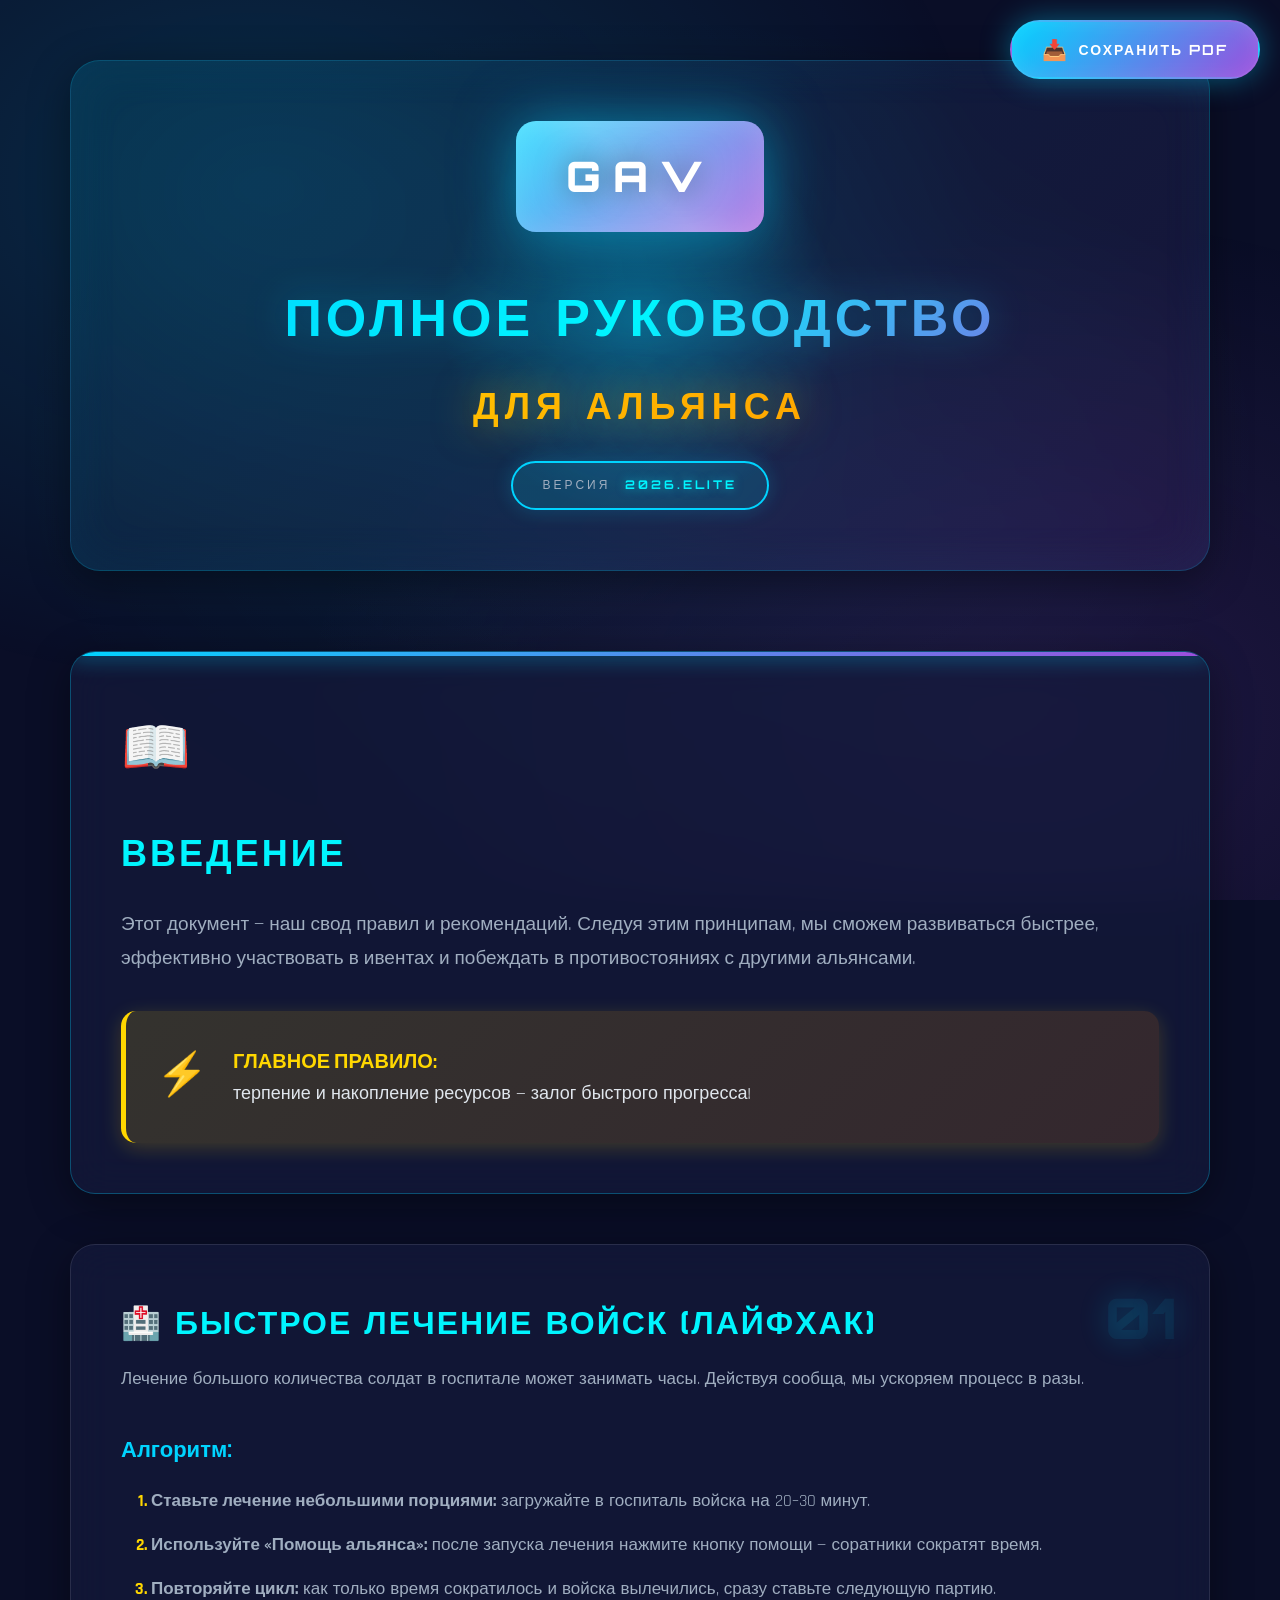
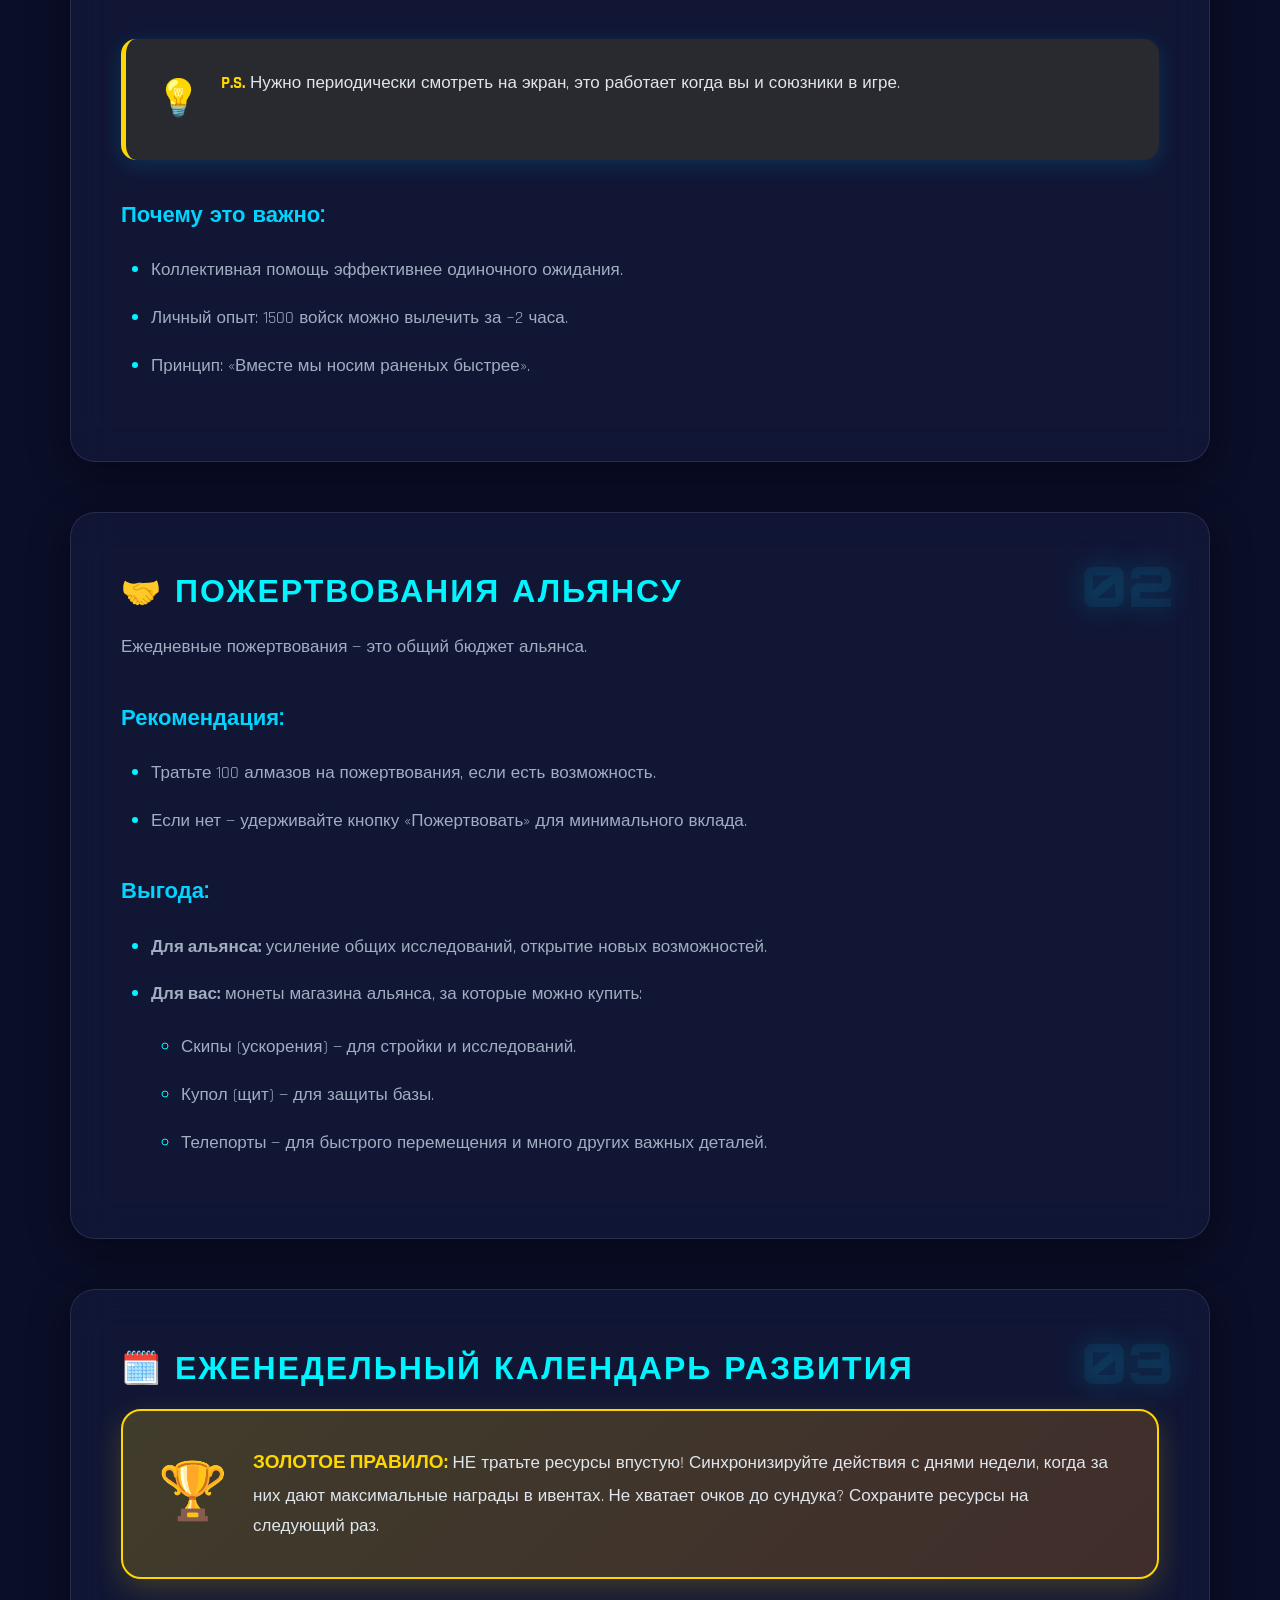
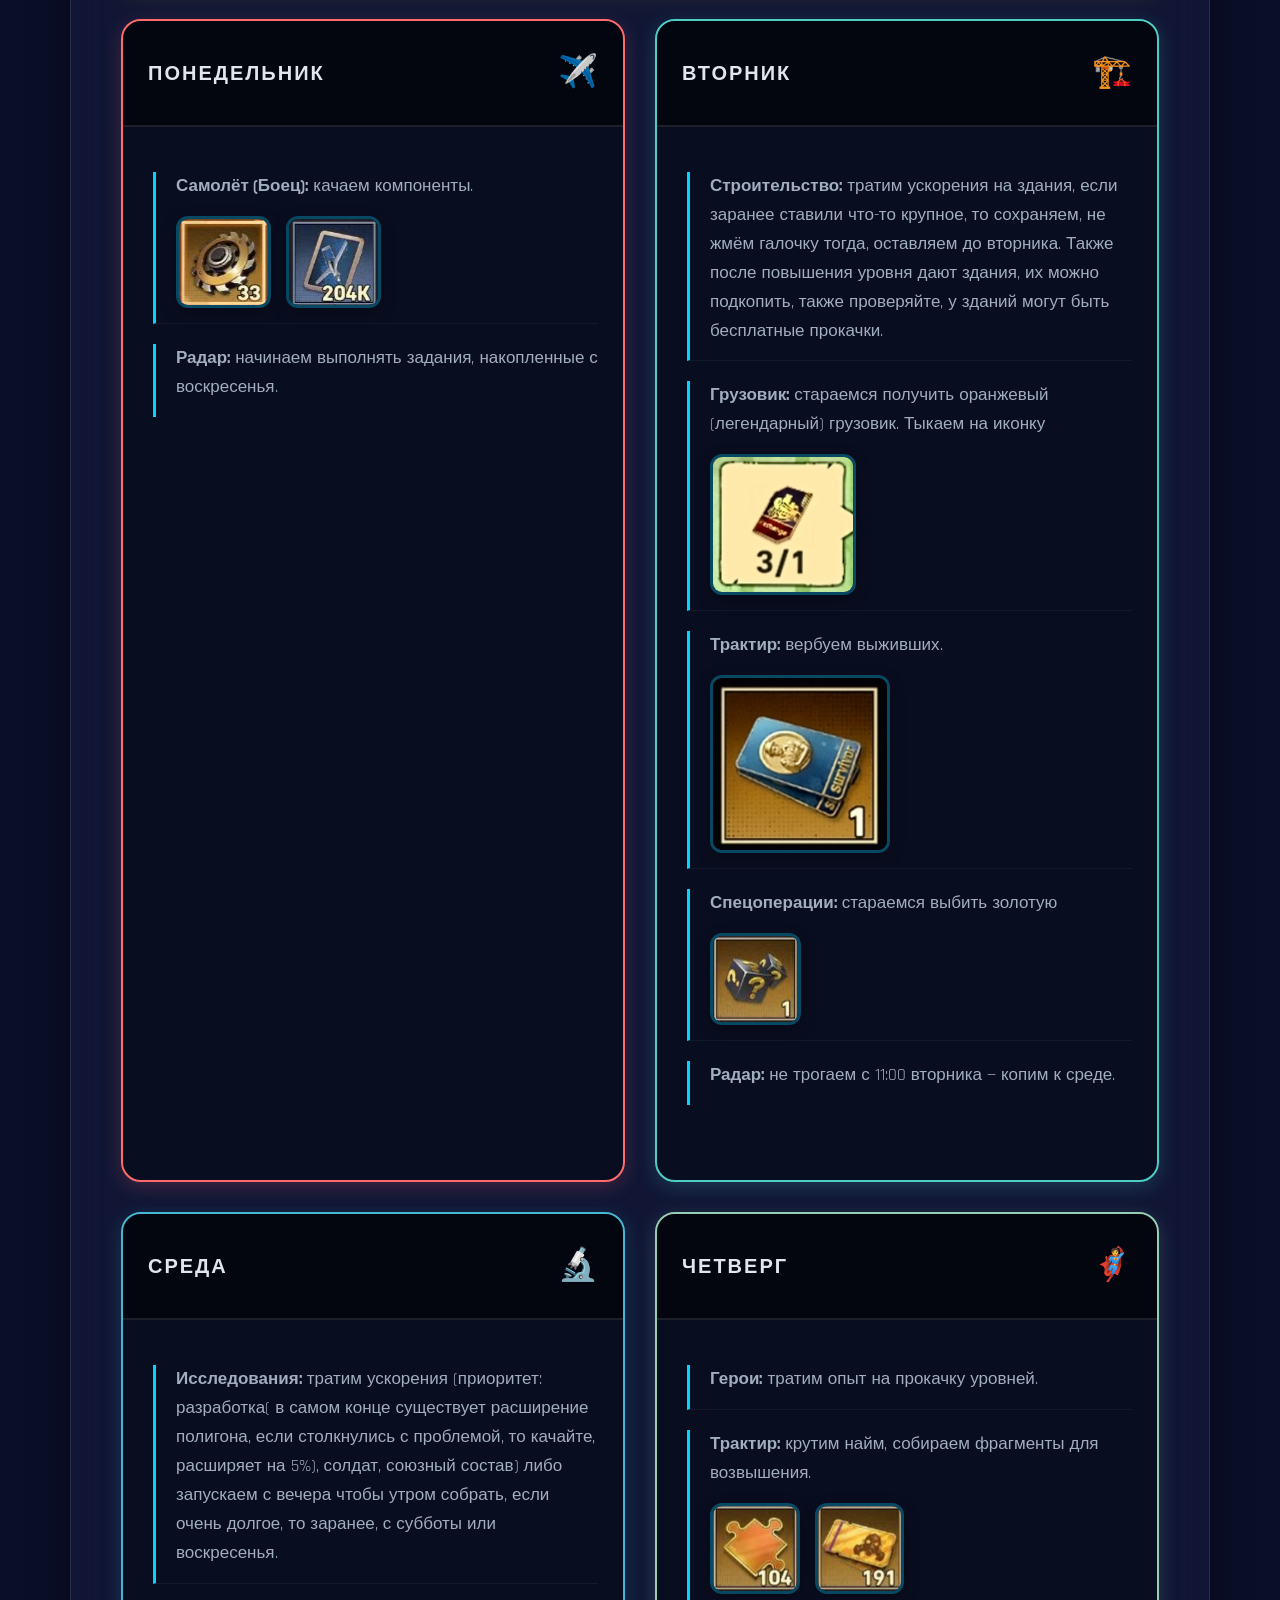
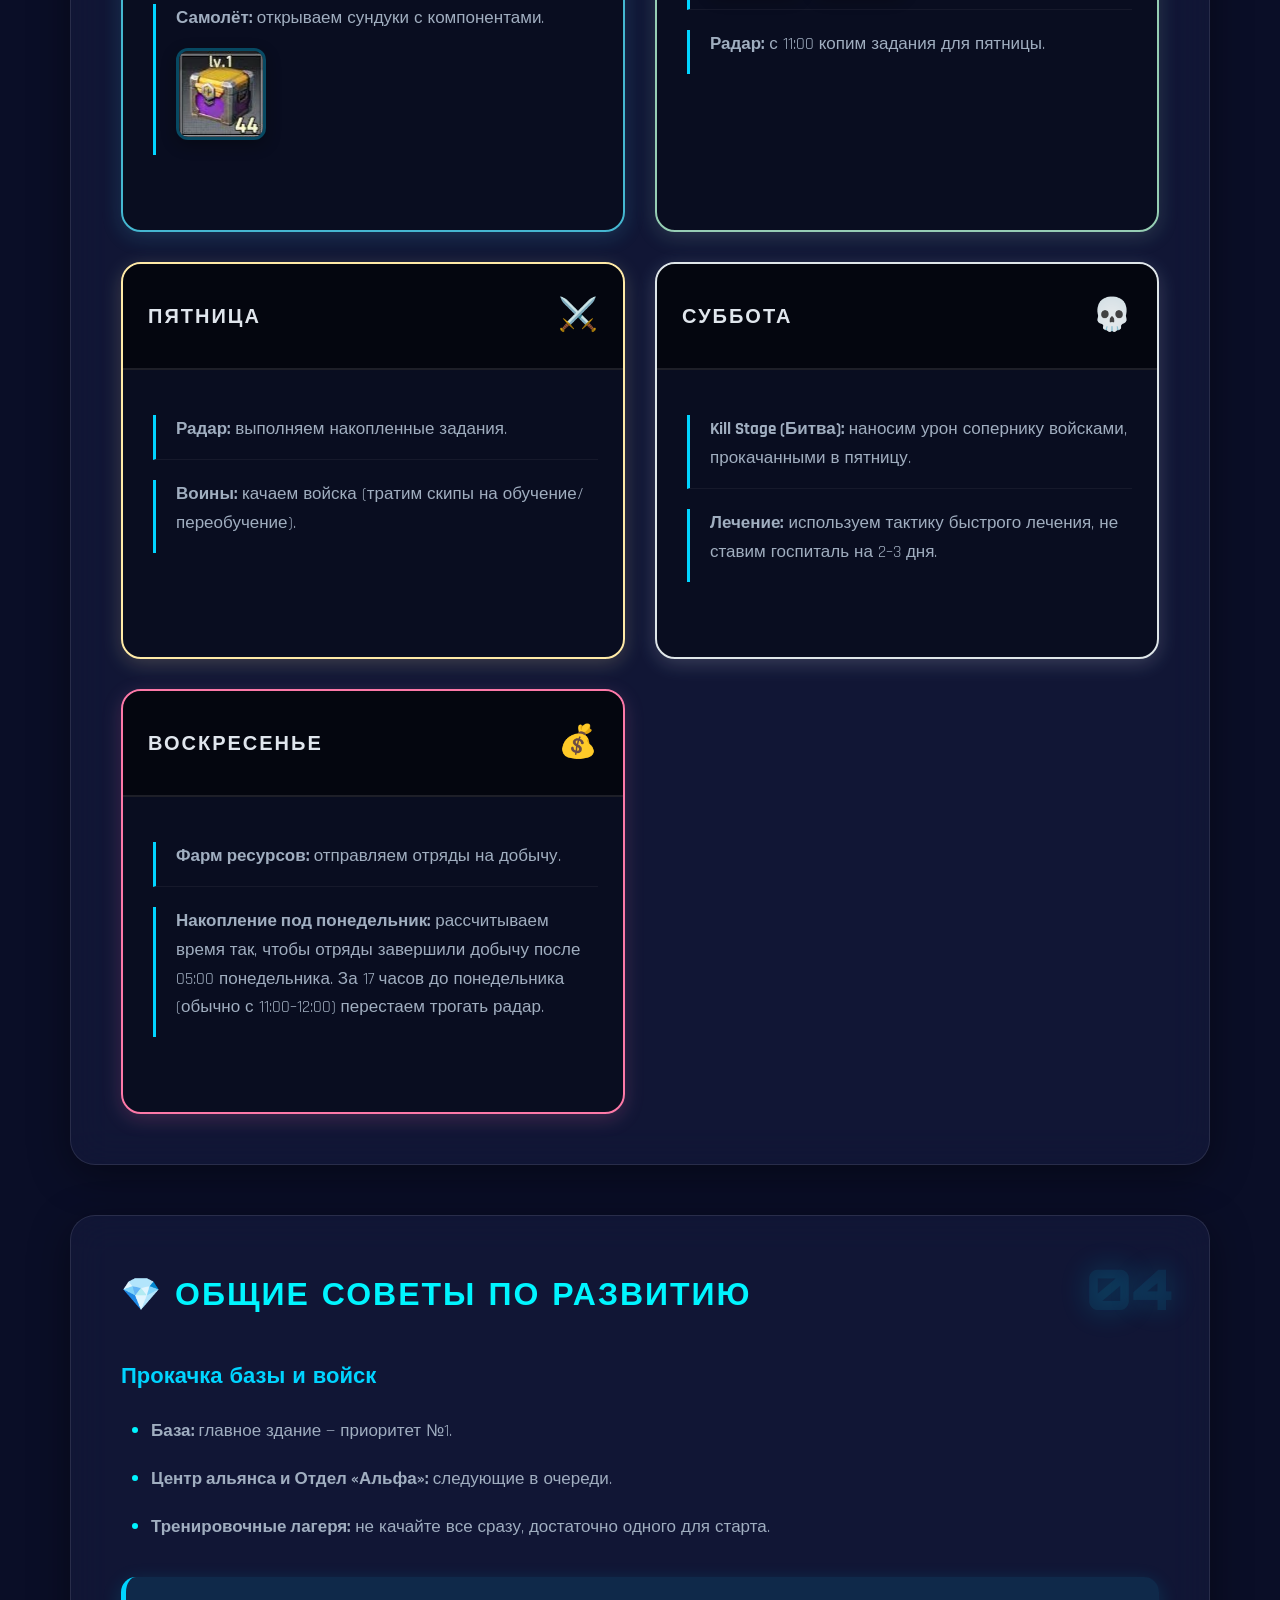
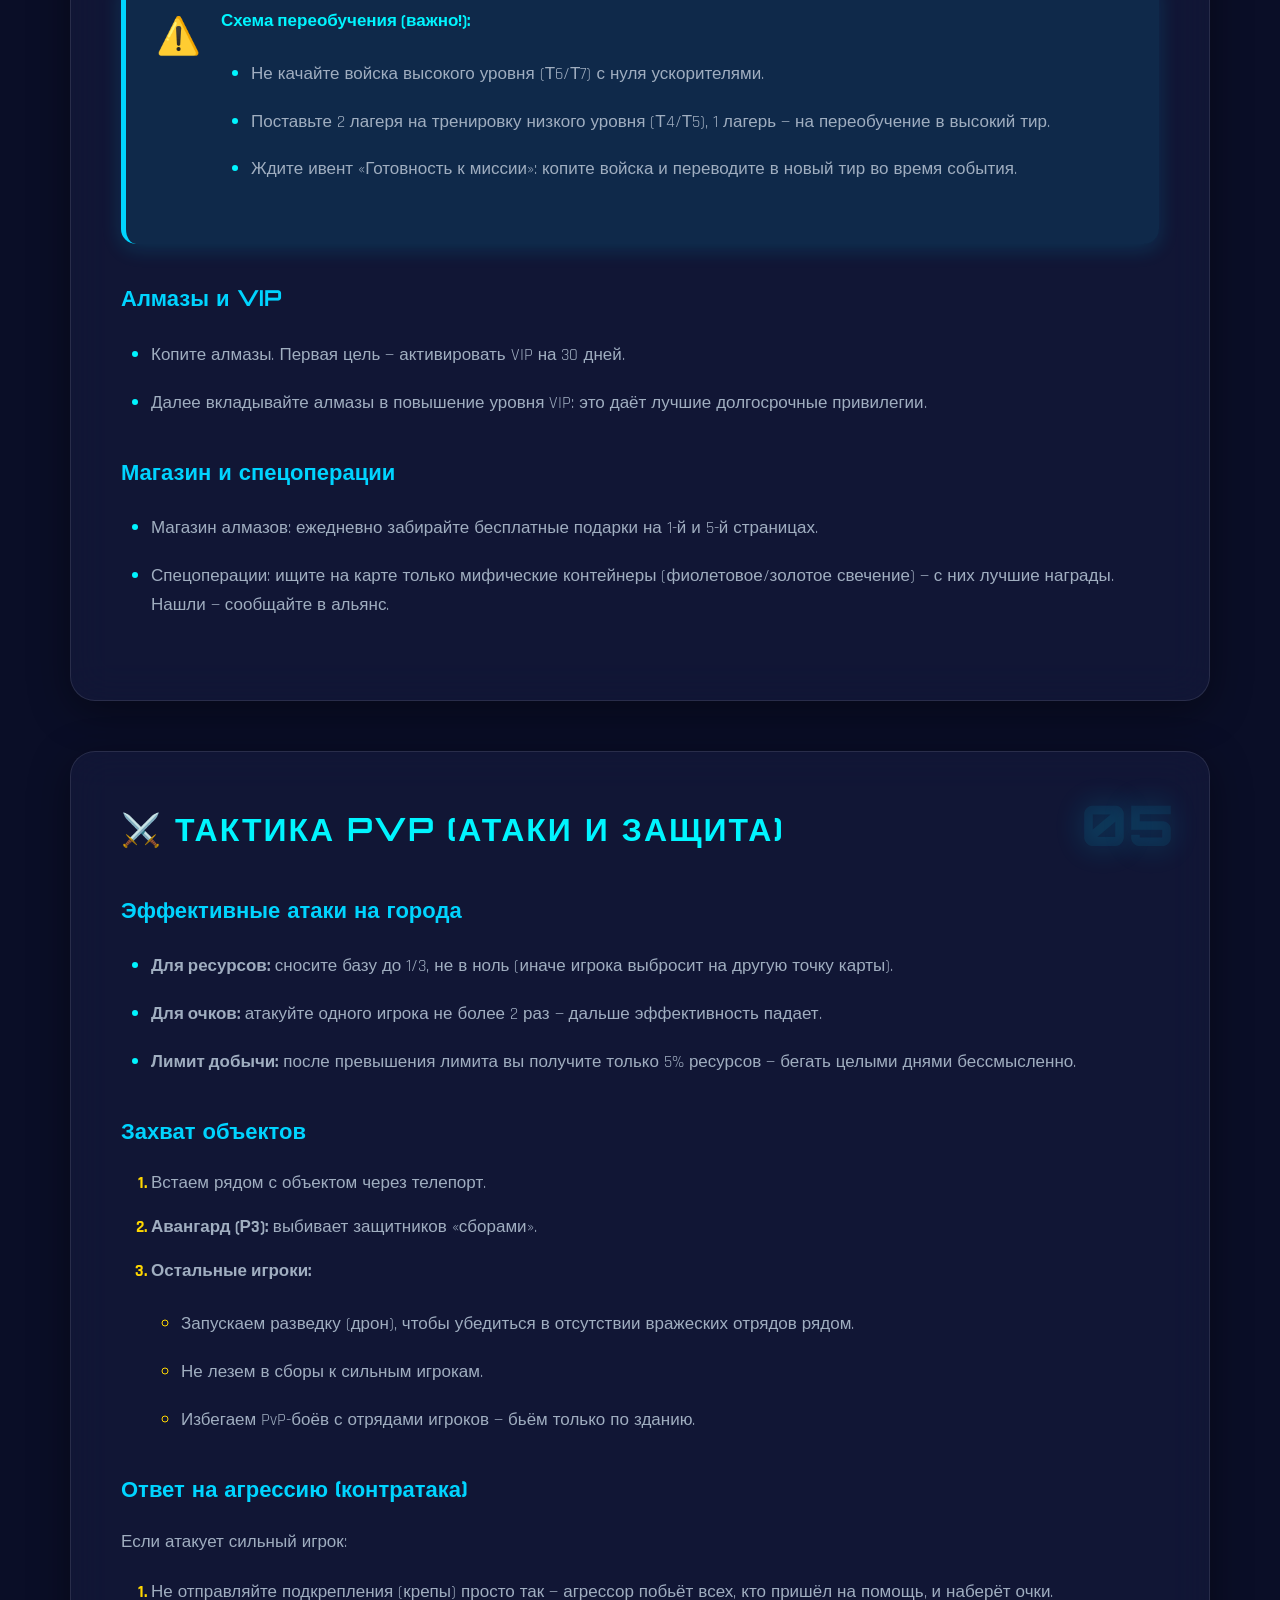
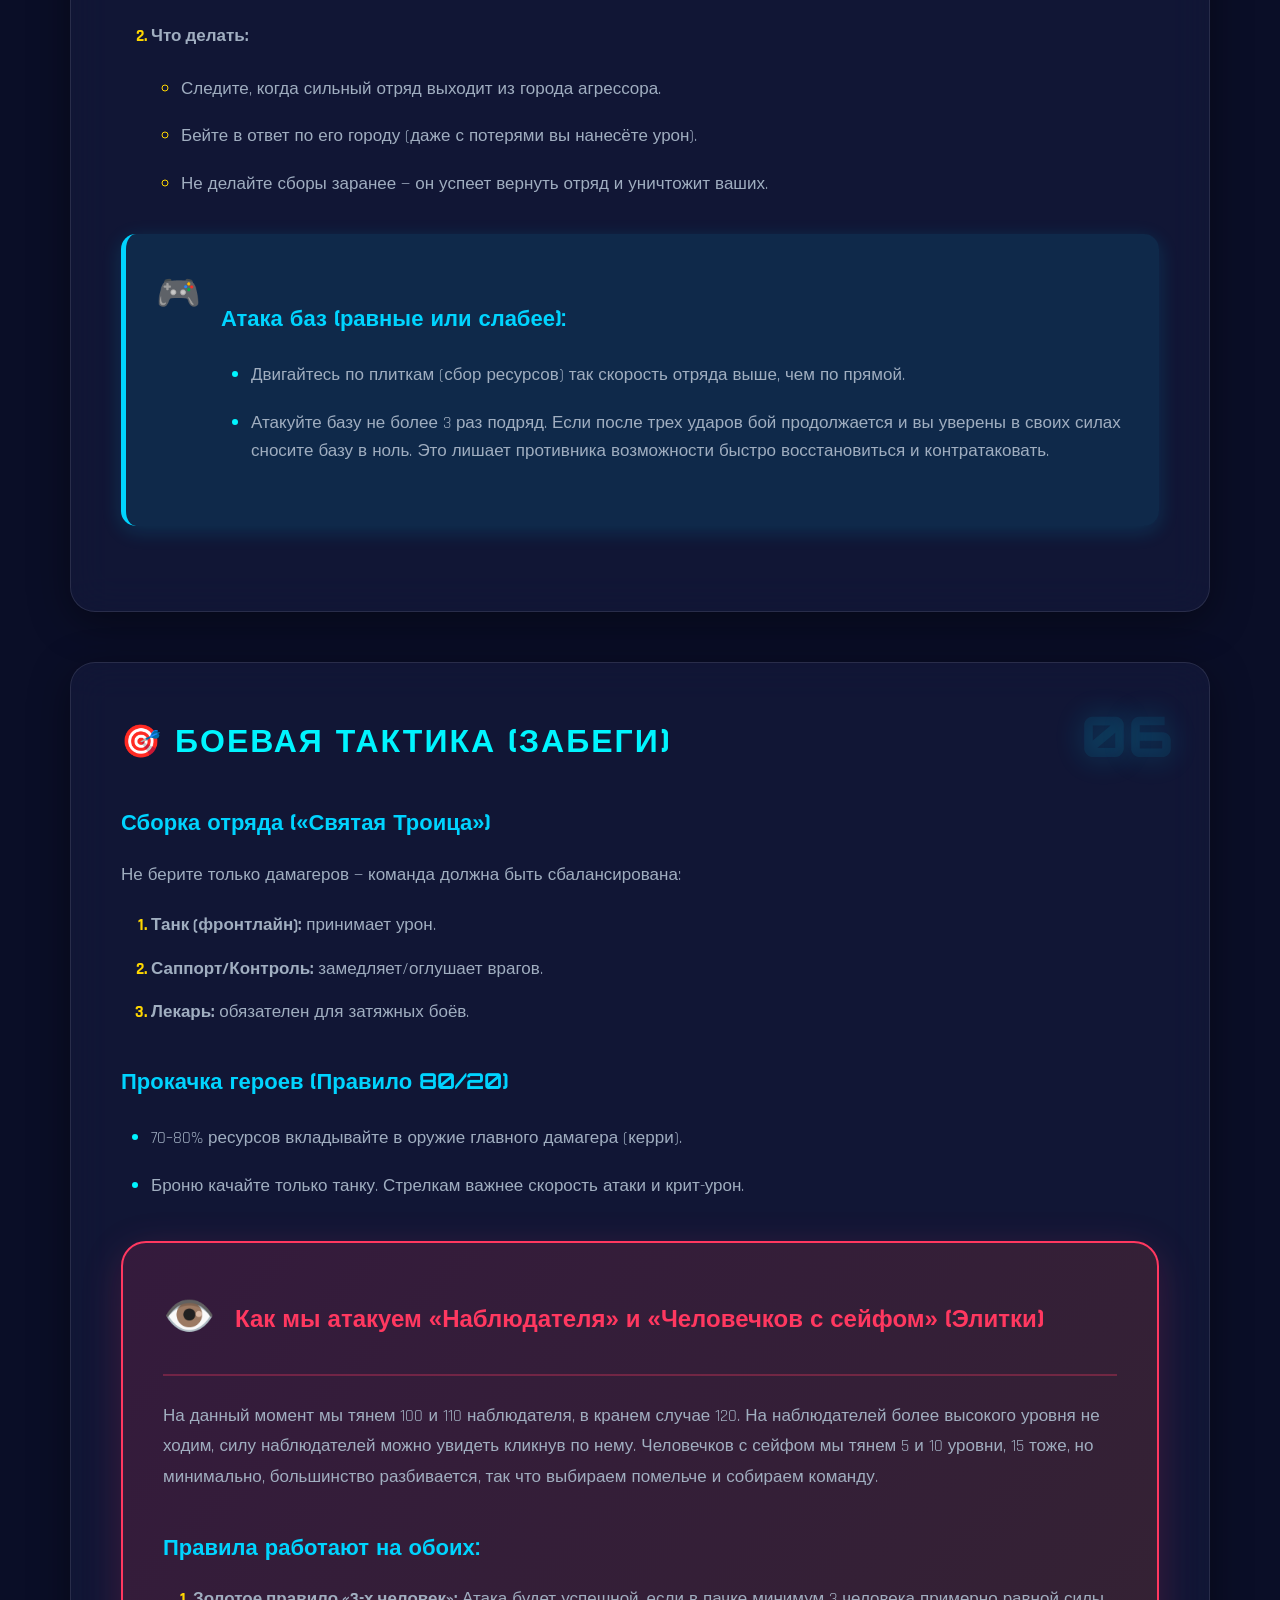
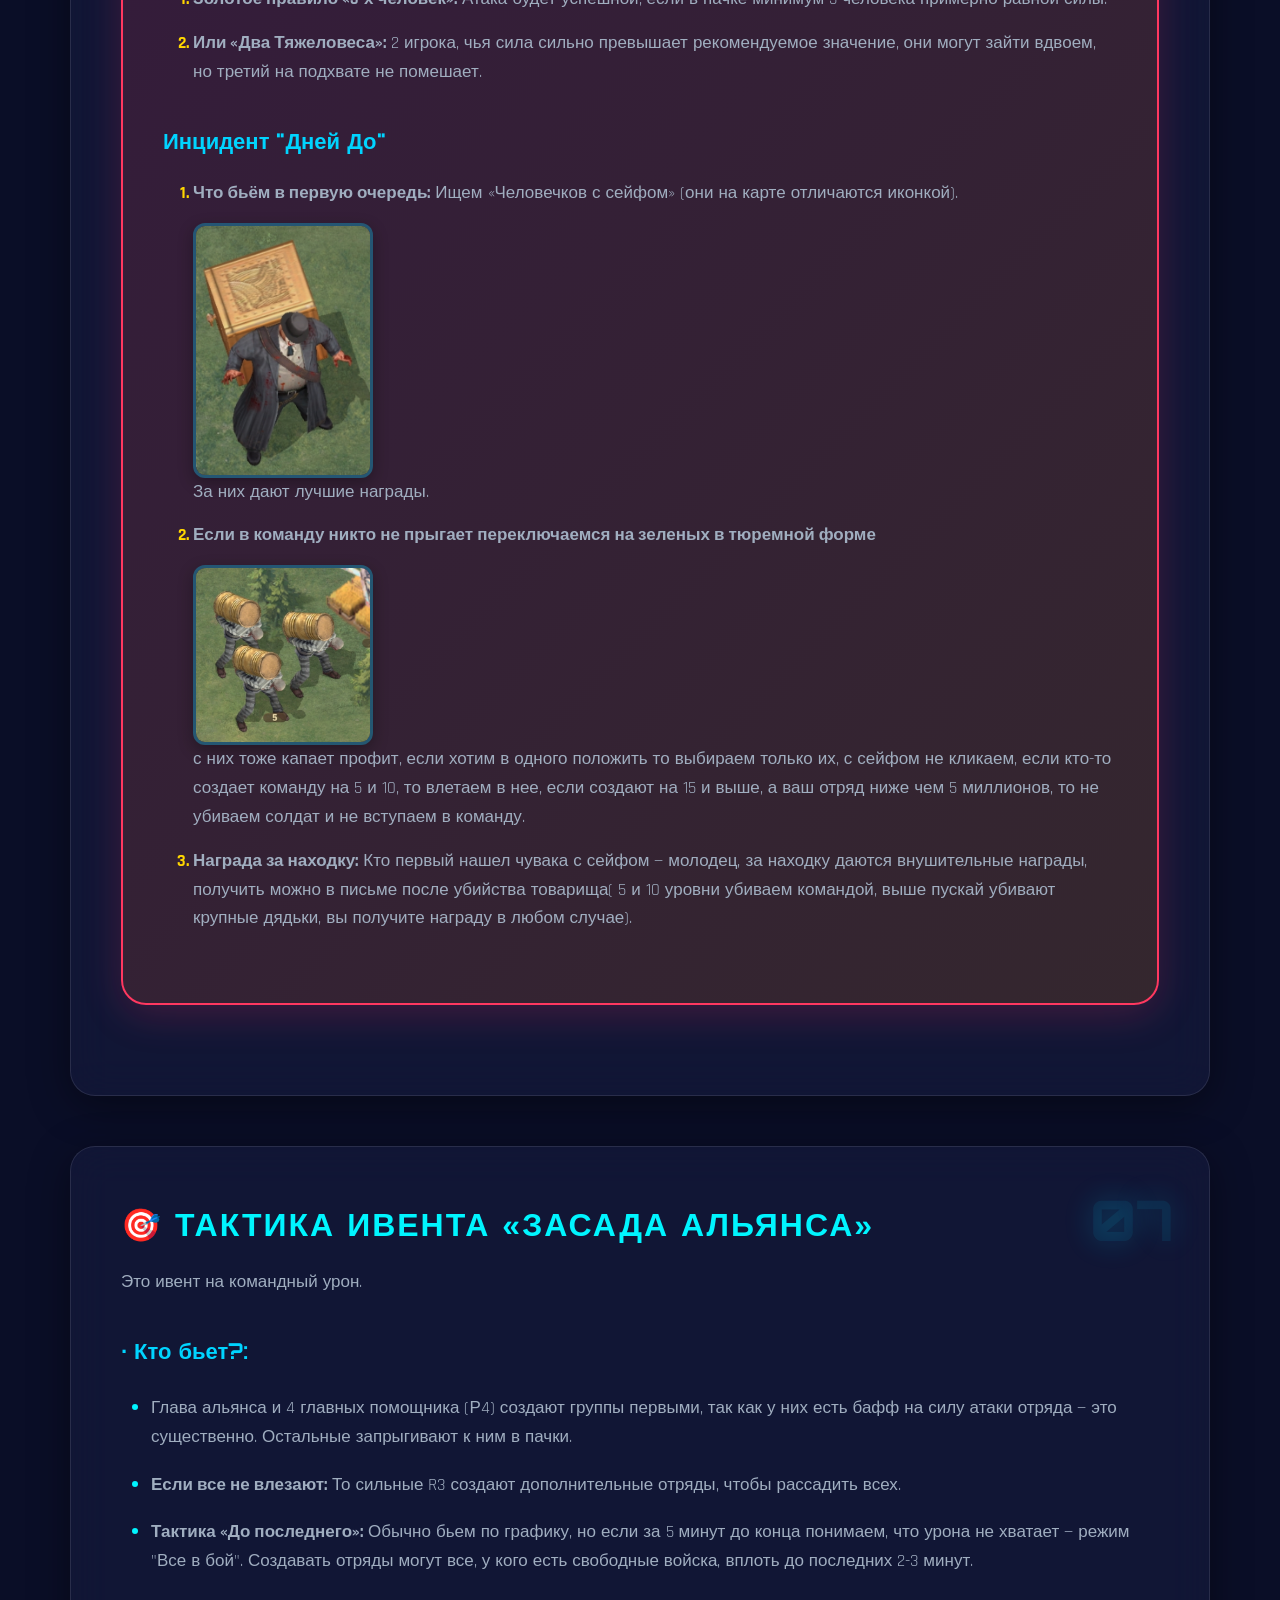
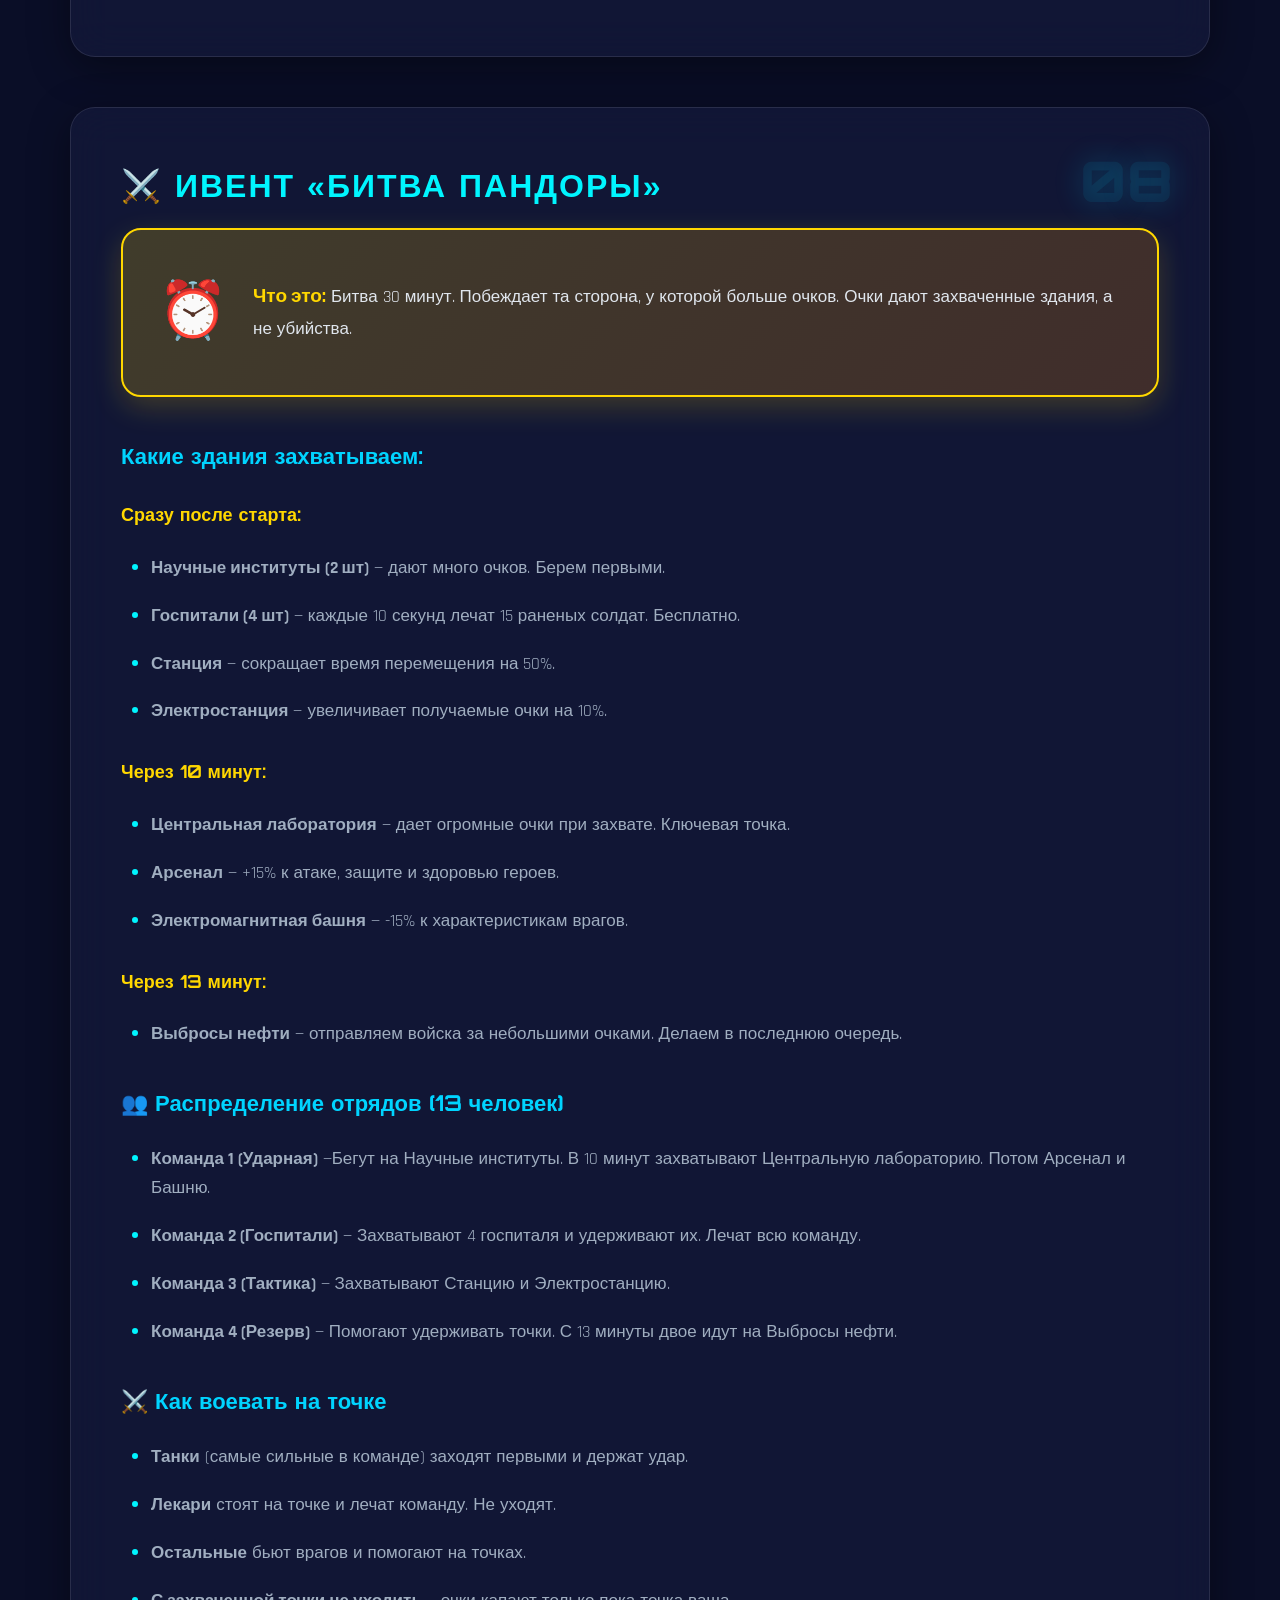
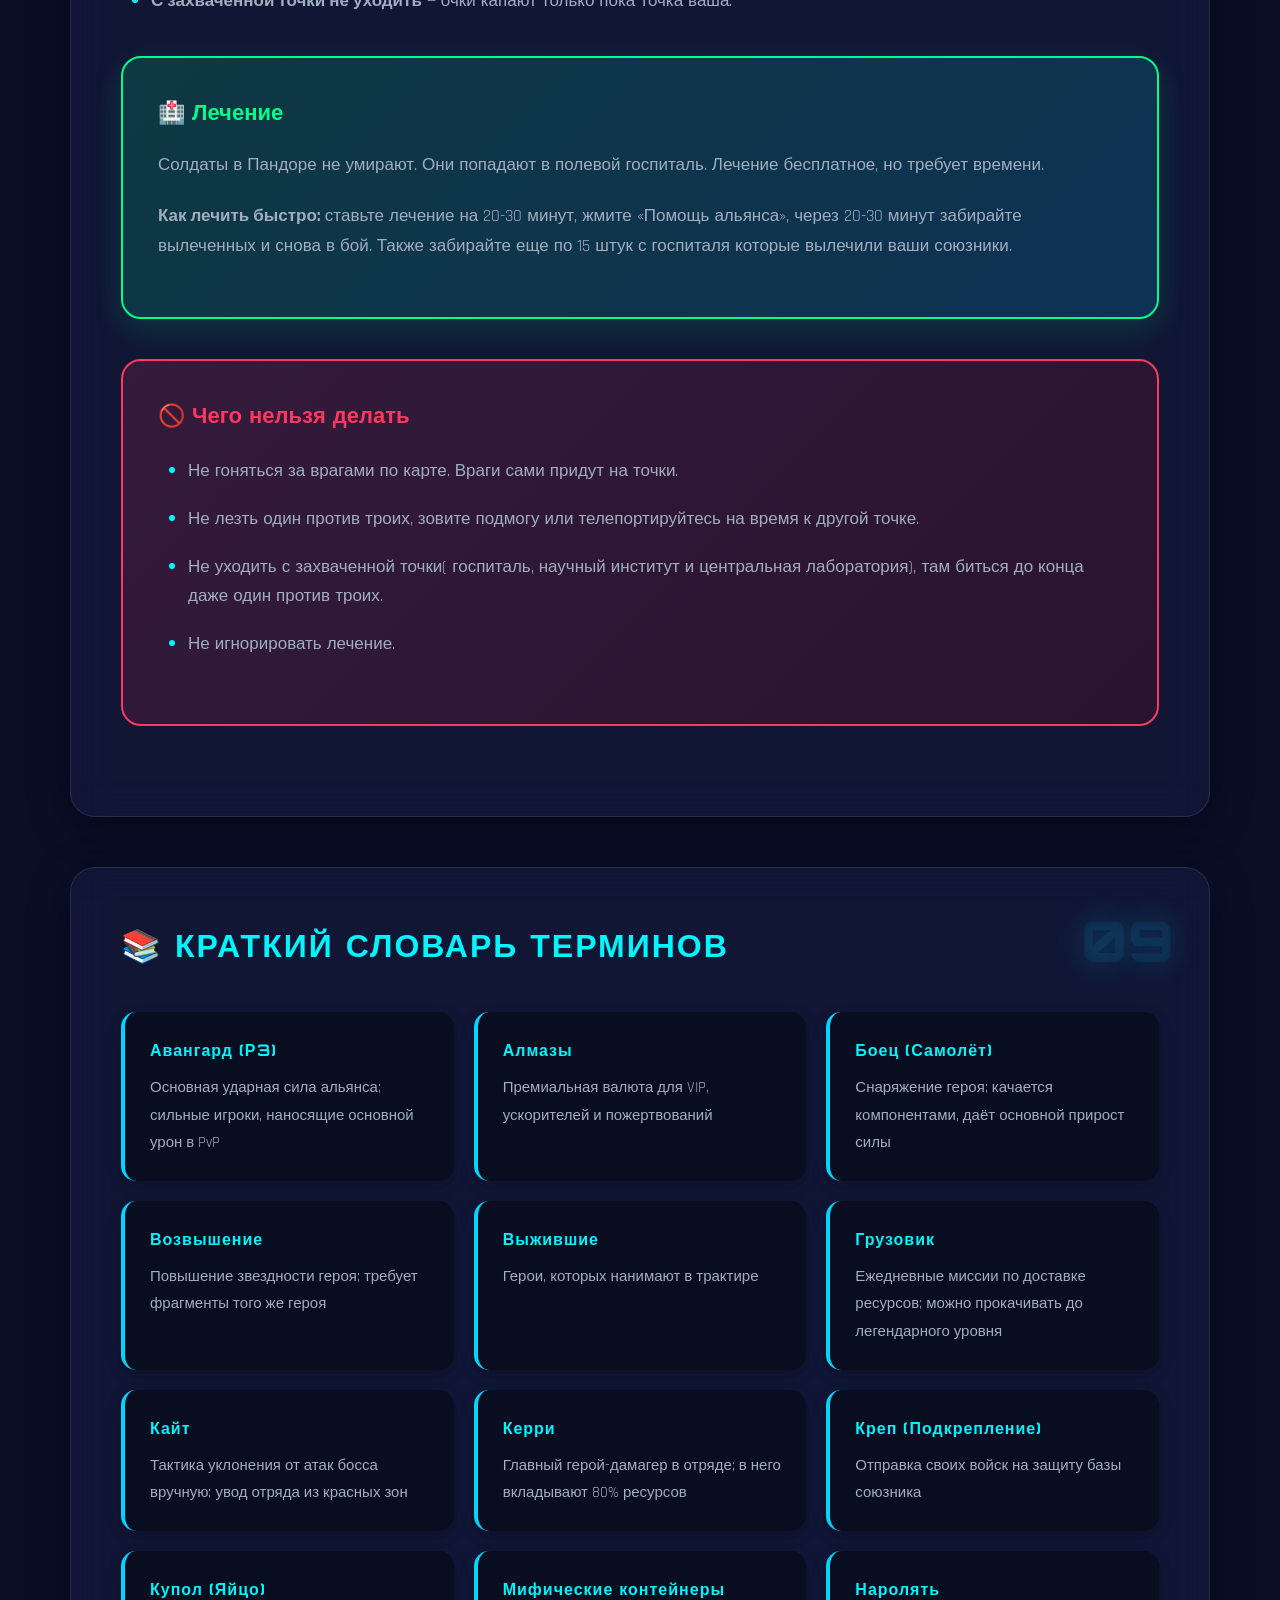
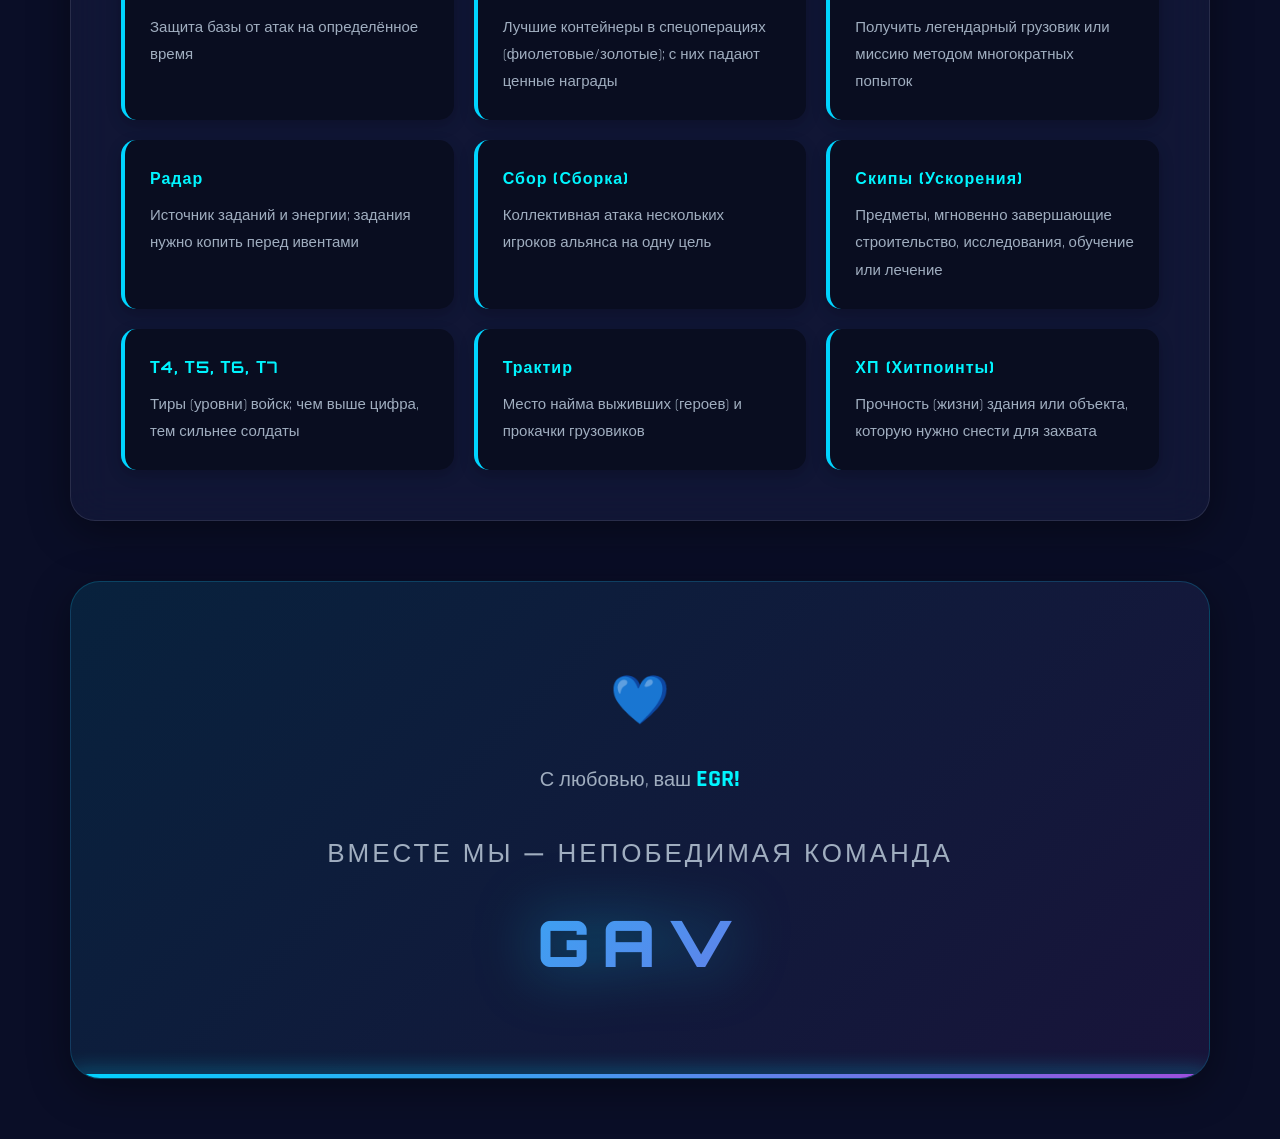
==== index.html @ 52cb583a "Update index.html" ====
<!DOCTYPE html>
<html lang="ru">
<head>
    <meta charset="UTF-8">
    <meta name="viewport" content="width=device-width, initial-scale=1.0">
    <title>Руководство Альянса GAV | Elite Guide</title>
    <link rel="stylesheet" href="style.css">
    <link href="https://fonts.googleapis.com/css2?family=Orbitron:wght@400;700;900&family=Rajdhani:wght@400;500;600;700&display=swap" rel="stylesheet">
</head>
<body>
    <div class="particles" id="particles"></div>
    
    <div class="print-btn-container">
        <button onclick="window.print()" class="glow-btn">
            <span class="btn-icon">📥</span>
            <span>СОХРАНИТЬ PDF</span>
        </button>
    </div>

    <div class="document-container">
        <header class="main-header">
            <div class="header-glow"></div>
            <div class="alliance-badge">
                <span class="badge-text">GAV</span>
            </div>
            <h1 class="main-title">
                <span class="title-line">ПОЛНОЕ РУКОВОДСТВО</span>
                <span class="title-accent">ДЛЯ АЛЬЯНСА</span>
            </h1>
            <div class="version-tag">
                <span class="version-label">ВЕРСИЯ</span>
                <span class="version-number">2026.ELITE</span>
            </div>
        </header>

        <section class="intro-section">
            <div class="section-icon">📖</div>
            <h2>ВВЕДЕНИЕ</h2>
            <p class="intro-text">Этот документ — наш свод правил и рекомендаций. Следуя этим принципам, мы сможем развиваться быстрее, эффективно участвовать в ивентах и побеждать в противостояниях с другими альянсами.</p>
            <div class="golden-rule">
                <div class="rule-icon">⚡</div>
                <div class="rule-text">
                    <strong>ГЛАВНОЕ ПРАВИЛО:</strong><br>
                    терпение и накопление ресурсов — залог быстрого прогресса!
                </div>
            </div>
        </section>

        <section class="content-section">
            <div class="section-number">01</div>
            <h2>🏥 БЫСТРОЕ ЛЕЧЕНИЕ ВОЙСК (ЛАЙФХАК)</h2>
            
            <p>Лечение большого количества солдат в госпитале может занимать часы. Действуя сообща, мы ускоряем процесс в разы.</p>
            
            <h3>Алгоритм:</h3>
            <ol>
                <li><strong>Ставьте лечение небольшими порциями:</strong> загружайте в госпиталь войска на 20–30 минут.</li>
                <li><strong>Используйте «Помощь альянса»:</strong> после запуска лечения нажмите кнопку помощи — соратники сократят время.</li>
                <li><strong>Повторяйте цикл:</strong> как только время сократилось и войска вылечились, сразу ставьте следующую партию.</li>
            </ol>

            <div class="info-box ps-note">
                <div class="info-icon">💡</div>
                <div class="info-content">
                    <strong>P.S.</strong> Нужно периодически смотреть на экран, это работает когда вы и союзники в игре.
                </div>
            </div>

            <h3>Почему это важно:</h3>
            <ul>
                <li>Коллективная помощь эффективнее одиночного ожидания.</li>
                <li>Личный опыт: 1500 войск можно вылечить за ~2 часа.</li>
                <li>Принцип: «Вместе мы носим раненых быстрее».</li>
            </ul>
        </section>

        <section class="content-section">
            <div class="section-number">02</div>
            <h2>🤝 ПОЖЕРТВОВАНИЯ АЛЬЯНСУ</h2>
            
            <p>Ежедневные пожертвования — это общий бюджет альянса.</p>
            
            <h3>Рекомендация:</h3>
            <ul>
                <li>Тратьте 100 алмазов на пожертвования, если есть возможность.</li>
                <li>Если нет — удерживайте кнопку «Пожертвовать» для минимального вклада.</li>
            </ul>

            <h3>Выгода:</h3>
            <ul>
                <li><strong>Для альянса:</strong> усиление общих исследований, открытие новых возможностей.</li>
                <li><strong>Для вас:</strong> монеты магазина альянса, за которые можно купить:
                    <ul>
                        <li>Скипы (ускорения) — для стройки и исследований.</li>
                        <li>Купол (щит) — для защиты базы.</li>
                        <li>Телепорты — для быстрого перемещения и много других важных деталей.</li>
                    </ul>
                </li>
            </ul>
        </section>

        <section class="content-section full-width-section">
            <div class="section-number">03</div>
            <h2>🗓️ ЕЖЕНЕДЕЛЬНЫЙ КАЛЕНДАРЬ РАЗВИТИЯ</h2>
            
            <div class="golden-rule-box">
                <span class="rule-emoji">🏆</span>
                <div class="rule-content">
                    <strong>ЗОЛОТОЕ ПРАВИЛО:</strong> НЕ тратьте ресурсы впустую! Синхронизируйте действия с днями недели, когда за них дают максимальные награды в ивентах. Не хватает очков до сундука? Сохраните ресурсы на следующий раз.
                </div>
            </div>

            <div class="calendar-grid-enhanced">
                <div class="day-card-enhanced monday">
                    <div class="day-header">
                        <span class="day-name">ПОНЕДЕЛЬНИК</span>
                        <span class="day-icon">✈️</span>
                    </div>
                    <ul class="day-tasks">
                        <li><strong>Самолёт (Боец):</strong> качаем компоненты.
                            <div class="image-showcase">
                                <img src="images/3.png" alt="Компоненты" class="task-image">
                                <img src="images/5.png" alt="Самолет" class="task-image">
                            </div>
                        </li>
                        <li><strong>Радар:</strong> начинаем выполнять задания, накопленные с воскресенья.</li>
                    </ul>
                </div>

                <div class="day-card-enhanced tuesday">
                    <div class="day-header">
                        <span class="day-name">ВТОРНИК</span>
                        <span class="day-icon">🏗️</span>
                    </div>
                    <ul class="day-tasks">
                        <li><strong>Строительство:</strong> тратим ускорения на здания, если заранее ставили что-то крупное, то сохраняем, не жмём галочку тогда, оставляем до вторника. Также после повышения уровня дают здания, их можно подкопить, также проверяйте, у зданий могут быть бесплатные прокачки.</li>
                        <li><strong>Грузовик:</strong> стараемся получить оранжевый (легендарный) грузовик. Тыкаем на иконку
                            <div class="image-showcase">
                                <img src="images/8.jpg" alt="Грузовик" class="task-image">
                            </div>
                        </li>
                        <li><strong>Трактир:</strong> вербуем выживших.
                            <div class="image-showcase">
                                <img src="images/4.jpg" alt="Трактир" class="task-image">
                            </div>
                        </li>
                        <li><strong>Спецоперации:</strong> стараемся выбить золотую
                            <div class="image-showcase">
                                <img src="images/2.png" alt="Золотой контейнер" class="task-image">
                            </div>
                        </li>
                        <li><strong>Радар:</strong> не трогаем с 11:00 вторника — копим к среде.</li>
                    </ul>
                </div>

                <div class="day-card-enhanced wednesday">
                    <div class="day-header">
                        <span class="day-name">СРЕДА</span>
                        <span class="day-icon">🔬</span>
                    </div>
                    <ul class="day-tasks">
                        <li><strong>Исследования:</strong> тратим ускорения (приоритет: разработка( в самом конце существует расширение полигона, если столкнулись с проблемой, то качайте, расширяет на 5%), солдат, союзный состав) либо запускаем с вечера чтобы утром собрать, если очень долгое, то заранее, с субботы или воскресенья.</li>
                        <li><strong>Самолёт:</strong> открываем сундуки с компонентами.
                            <div class="image-showcase">
                                <img src="images/1.png" alt="Сундуки" class="task-image">
                            </div>
                        </li>


                    </ul>
                </div>

                <div class="day-card-enhanced thursday">
                    <div class="day-header">
                        <span class="day-name">ЧЕТВЕРГ</span>
                        <span class="day-icon">🦸</span>
                    </div>
                    <ul class="day-tasks">
                        <li><strong>Герои:</strong> тратим опыт на прокачку уровней.</li>
                        <li><strong>Трактир:</strong> крутим найм, собираем фрагменты для возвышения.
                            <div class="image-showcase">
                                <img src="images/6.png" alt="Найм" class="task-image">
                                <img src="images/7.png" alt="Фрагменты" class="task-image">
                            </div>
                        </li>
                        <li><strong>Радар:</strong> с 11:00 копим задания для пятницы.</li>
                    </ul>
                </div>

                <div class="day-card-enhanced friday">
                    <div class="day-header">
                        <span class="day-name">ПЯТНИЦА</span>
                        <span class="day-icon">⚔️</span>
                    </div>
                    <ul class="day-tasks">
                        <li><strong>Радар:</strong> выполняем накопленные задания.</li>
                        <li><strong>Воины:</strong> качаем войска (тратим скипы на обучение/переобучение).</li>
                    </ul>
                </div>

                <div class="day-card-enhanced saturday">
                    <div class="day-header">
                        <span class="day-name">СУББОТА</span>
                        <span class="day-icon">💀</span>
                    </div>
                    <ul class="day-tasks">
                        <li><strong>Kill Stage (Битва):</strong> наносим урон сопернику войсками, прокачанными в пятницу.</li>
                        <li><strong>Лечение:</strong> используем тактику быстрого лечения, не ставим госпиталь на 2–3 дня.</li>
                    </ul>
                </div>

                <div class="day-card-enhanced sunday full-width">
                    <div class="day-header">
                        <span class="day-name">ВОСКРЕСЕНЬЕ</span>
                        <span class="day-icon">💰</span>
                    </div>
                    <ul class="day-tasks">
                        <li><strong>Фарм ресурсов:</strong> отправляем отряды на добычу.</li>
                        <li><strong>Накопление под понедельник:</strong> рассчитываем время так, чтобы отряды завершили добычу после 05:00 понедельника. За 17 часов до понедельника (обычно с 11:00–12:00) перестаем трогать радар.</li>
                    </ul>
                </div>
            </div>
        </section>

        <section class="content-section">
            <div class="section-number">04</div>
            <h2>💎 ОБЩИЕ СОВЕТЫ ПО РАЗВИТИЮ</h2>
            
            <h3>Прокачка базы и войск</h3>
            <ul>
                <li><strong>База:</strong> главное здание — приоритет №1.</li>
                <li><strong>Центр альянса и Отдел «Альфа»:</strong> следующие в очереди.</li>
                <li><strong>Тренировочные лагеря:</strong> не качайте все сразу, достаточно одного для старта.</li>
            </ul>

            <div class="info-box">
                <div class="info-icon">⚠️</div>
                <div class="info-content">
                    <strong>Схема переобучения (важно!):</strong>
                    <ul>
                        <li>Не качайте войска высокого уровня (Т6/Т7) с нуля ускорителями.</li>
                        <li>Поставьте 2 лагеря на тренировку низкого уровня (Т4/Т5), 1 лагерь — на переобучение в высокий тир.</li>
                        <li>Ждите ивент «Готовность к миссии»: копите войска и переводите в новый тир во время события.</li>
                    </ul>
                </div>
            </div>

            <h3>Алмазы и VIP</h3>
            <ul>
                <li>Копите алмазы. Первая цель — активировать VIP на 30 дней.</li>
                <li>Далее вкладывайте алмазы в повышение уровня VIP: это даёт лучшие долгосрочные привилегии.</li>
            </ul>

            <h3>Магазин и спецоперации</h3>
            <ul>
                <li>Магазин алмазов: ежедневно забирайте бесплатные подарки на 1-й и 5-й страницах.</li>
                <li>Спецоперации: ищите на карте только мифические контейнеры (фиолетовое/золотое свечение) — с них лучшие награды. Нашли — сообщайте в альянс.</li>
            </ul>
        </section>

        <section class="content-section">
            <div class="section-number">05</div>
            <h2>⚔️ ТАКТИКА PVP (АТАКИ И ЗАЩИТА)</h2>
            
            <h3>Эффективные атаки на города</h3>
            <ul>
                <li><strong>Для ресурсов:</strong> сносите базу до 1/3, не в ноль (иначе игрока выбросит на другую точку карты).</li>
                <li><strong>Для очков:</strong> атакуйте одного игрока не более 2 раз — дальше эффективность падает.</li>
                <li><strong>Лимит добычи:</strong> после превышения лимита вы получите только 5% ресурсов — бегать целыми днями бессмысленно.</li>
            </ul>

            <h3>Захват объектов</h3>
            <ol>
                <li>Встаем рядом с объектом через телепорт.</li>
                <li><strong>Авангард (Р3):</strong> выбивает защитников «сборами».</li>
                <li><strong>Остальные игроки:</strong>
                    <ul>
                        <li>Запускаем разведку (дрон), чтобы убедиться в отсутствии вражеских отрядов рядом.</li>
                        <li>Не лезем в сборы к сильным игрокам.</li>
                        <li>Избегаем PvP-боёв с отрядами игроков — бьём только по зданию.</li>
                    </ul>
                </li>
            </ol>

            <h3>Ответ на агрессию (контратака)</h3>
            <p>Если атакует сильный игрок:</p>
            <ol>
                <li>Не отправляйте подкрепления (крепы) просто так — агрессор побьёт всех, кто пришёл на помощь, и наберёт очки.</li>
                <li><strong>Что делать:</strong>
                    <ul>
                        <li>Следите, когда сильный отряд выходит из города агрессора.</li>
                        <li>Бейте в ответ по его городу (даже с потерями вы нанесёте урон).</li>
                        <li>Не делайте сборы заранее — он успеет вернуть отряд и уничтожит ваших.</li>
                    </ul>
                </li>
            </ol>

            <div class="info-box">
                <div class="info-icon">🎮</div>
                <div class="info-content">
                    <h3>Атака баз (равные или слабее):</h3>
                    <ul>
                        <li>Двигайтесь по плиткам (сбор ресурсов) так скорость отряда выше, чем по прямой.</li>
                        <li>Атакуйте базу не более 3 раз подряд. Если после трех ударов бой продолжается и вы уверены в своих силах сносите базу в ноль. Это лишает противника возможности быстро восстановиться и контратаковать.</li>
                    </ul>
                </div>
            </div>
        </section>

        <section class="content-section">
            <div class="section-number">06</div>
            <h2>🎯 БОЕВАЯ ТАКТИКА (ЗАБЕГИ)</h2>
            
            <h3>Сборка отряда («Святая Троица»)</h3>
            <p>Не берите только дамагеров — команда должна быть сбалансирована:</p>
            <ol>
                <li><strong>Танк (фронтлайн):</strong> принимает урон.</li>
                <li><strong>Саппорт/Контроль:</strong> замедляет/оглушает врагов.</li>
                <li><strong>Лекарь:</strong> обязателен для затяжных боёв.</li>
            </ol>

            <h3>Прокачка героев (Правило 80/20)</h3>
            <ul>
                <li>70–80% ресурсов вкладывайте в оружие главного дамагера (керри).</li>
                <li>Броню качайте только танку. Стрелкам важнее скорость атаки и крит-урон.</li>
            </ul>

            <div class="elite-raid-box">
                <div class="raid-header">
                    <span class="raid-icon">👁️</span>
                    <h3>Как мы атакуем «Наблюдателя» и «Человечков с сейфом» (Элитки)</h3>
                </div>
                
                <p>На данный момент мы тянем 100 и 110 наблюдателя, в кранем случае 120. На наблюдателей более высокого уровня не ходим, силу наблюдателей можно увидеть кликнув по нему. Человечков с сейфом мы тянем 5 и 10 уровни, 15 тоже, но минимально, большинство разбивается, так что выбираем помельче и собираем команду.</p>

                <h3>Правила работают на обоих:</h3>
                <ol>
                    <li><strong>Золотое правило «3-х человек»:</strong> Атака будет успешной, если в пачке минимум 3 человека примерно равной силы.</li>
                    <li><strong>Или «Два Тяжеловеса»:</strong> 2 игрока, чья сила сильно превышает рекомендуемое значение, они могут зайти вдвоем, но третий на подхвате не помешает.</li>
                </ol>

                <h3>Инцидент "Дней До"</h3>
                <ol>
                    <li><strong>Что бьём в первую очередь:</strong> Ищем «Человечков с сейфом» (они на карте отличаются иконкой).
                        <div class="image-showcase">
                            <img src="images/10.jpg" alt="Человечек с сейфом" class="task-image">
                        </div>
                        За них дают лучшие награды.
                    </li>
                    <li><strong>Если в команду никто не прыгает переключаемся на зеленых в тюремной форме</strong>
                        <div class="image-showcase">
                            <img src="images/11.jpg" alt="Зеленые в тюремной форме" class="task-image">
                        </div>
                        с них тоже капает профит, если хотим в одного положить то выбираем только их, с сейфом не кликаем, если кто-то создает команду на 5 и 10, то влетаем в нее, если создают на 15 и выше, а ваш отряд ниже чем 5 миллионов, то не убиваем солдат и не вступаем в команду.
                    </li>
                    <li><strong>Награда за находку:</strong> Кто первый нашел чувака с сейфом — молодец, за находку даются внушительные награды, получить можно в письме после убийства товарища( 5 и 10 уровни убиваем командой, выше пускай убивают крупные дядьки, вы получите награду в любом случае).</li>
                </ol>
            </div>
        </section>

        <section class="content-section">
            <div class="section-number">07</div>
            <h2>🎯 Тактика ивента «Засада Альянса»</h2>
            
            <p>Это ивент на командный урон.</p>

            <h3>· Кто бьет?:</h3>
            <ul>
                <li>Глава альянса и 4 главных помощника (Р4) создают группы первыми, так как у них есть бафф на силу атаки отряда — это существенно. Остальные запрыгивают к ним в пачки.</li>
                <li><strong>Если все не влезают:</strong> То сильные R3 создают дополнительные отряды, чтобы рассадить всех.</li>
                <li><strong>Тактика «До последнего»:</strong> Обычно бьем по графику, но если за 5 минут до конца понимаем, что урона не хватает — режим "Все в бой". Создавать отряды могут все, у кого есть свободные войска, вплоть до последних 2-3 минут.</li>
            </ul>
        </section>

        <section class="content-section">
            <div class="section-number">08</div>
            <h2>⚔️ ИВЕНТ «БИТВА ПАНДОРЫ»</h2>
            
            <div class="golden-rule-box">
                <span class="rule-emoji">⏰</span>
                <div class="rule-content">
                    <strong>Что это:</strong> Битва 30 минут. Побеждает та сторона, у которой больше очков. Очки дают захваченные здания, а не убийства.
                </div>
            </div>

            <h3>Какие здания захватываем:</h3>
            
            <h4>Сразу после старта:</h4>
            <ul>
                <li><strong>Научные институты (2 шт)</strong> — дают много очков. Берем первыми.</li>
                <li><strong>Госпитали (4 шт)</strong> — каждые 10 секунд лечат 15 раненых солдат. Бесплатно.</li>
                <li><strong>Станция</strong> — сокращает время перемещения на 50%.</li>
                <li><strong>Электростанция</strong> — увеличивает получаемые очки на 10%.</li>
            </ul>

            <h4>Через 10 минут:</h4>
            <ul>
                <li><strong>Центральная лаборатория</strong> — дает огромные очки при захвате. Ключевая точка.</li>
                <li><strong>Арсенал</strong> — +15% к атаке, защите и здоровью героев.</li>
                <li><strong>Электромагнитная башня</strong> — -15% к характеристикам врагов.</li>
            </ul>

            <h4>Через 13 минут:</h4>
            <ul>
                <li><strong>Выбросы нефти</strong> — отправляем войска за небольшими очками. Делаем в последнюю очередь.</li>
            </ul>

            <h3>👥 Распределение отрядов (13 человек)</h3>
            <ul>
                <li><strong>Команда 1 (Ударная)</strong> —Бегут на Научные институты. В 10 минут захватывают Центральную лабораторию. Потом Арсенал и Башню.</li>
                <li><strong>Команда 2 (Госпитали)</strong> — Захватывают 4 госпиталя и удерживают их. Лечат всю команду.</li>
                <li><strong>Команда 3 (Тактика)</strong> — Захватывают Станцию и Электростанцию.</li>
                <li><strong>Команда 4 (Резерв)</strong> — Помогают удерживать точки. С 13 минуты двое идут на Выбросы нефти.</li>
            </ul>

            <h3>⚔️ Как воевать на точке</h3>
            <ul>
                <li><strong>Танки</strong> (самые сильные в команде) заходят первыми и держат удар.</li>
                <li><strong>Лекари</strong> стоят на точке и лечат команду. Не уходят.</li>
                <li><strong>Остальные</strong> бьют врагов и помогают на точках.</li>
                <li><strong>С захваченной точки не уходить</strong> — очки капают только пока точка ваша.</li>
            </ul>

            <div class="healing-section">
                <h3>🏥 Лечение</h3>
                <p>Солдаты в Пандоре не умирают. Они попадают в полевой госпиталь. Лечение бесплатное, но требует времени.</p>
                <p><strong>Как лечить быстро:</strong> ставьте лечение на 20-30 минут, жмите «Помощь альянса», через 20-30 минут забирайте вылеченных и снова в бой. Также забирайте еще по 15 штук с госпиталя которые вылечили ваши союзники.</p>
            </div>

            <div class="forbidden-actions">
                <h3>🚫 Чего нельзя делать</h3>
                <ul>
                    <li>Не гоняться за врагами по карте. Враги сами придут на точки.</li>
                    <li>Не лезть один против троих, зовите подмогу или телепортируйтесь на время к другой точке.</li>
                    <li>Не уходить с захваченной точки( госпиталь, научный институт и центральная лаборатория), там биться до конца даже один против троих.</li>
                    <li>Не игнорировать лечение.</li>
                </ul>
            </div>

            
        </section>

        <section class="content-section">
            <div class="section-number">09</div>
            <h2>📚 КРАТКИЙ СЛОВАРЬ ТЕРМИНОВ</h2>
            
            <div class="dictionary-grid">
                <div class="dict-item">
                    <span class="dict-term">Авангард (Р3)</span>
                    <span class="dict-def">Основная ударная сила альянса; сильные игроки, наносящие основной урон в PvP</span>
                </div>
                <div class="dict-item">
                    <span class="dict-term">Алмазы</span>
                    <span class="dict-def">Премиальная валюта для VIP, ускорителей и пожертвований</span>
                </div>
                <div class="dict-item">
                    <span class="dict-term">Боец (Самолёт)</span>
                    <span class="dict-def">Снаряжение героя; качается компонентами, даёт основной прирост силы</span>
                </div>
                <div class="dict-item">
                    <span class="dict-term">Возвышение</span>
                    <span class="dict-def">Повышение звездности героя; требует фрагменты того же героя</span>
                </div>
                <div class="dict-item">
                    <span class="dict-term">Выжившие</span>
                    <span class="dict-def">Герои, которых нанимают в трактире</span>
                </div>
                <div class="dict-item">
                    <span class="dict-term">Грузовик</span>
                    <span class="dict-def">Ежедневные миссии по доставке ресурсов; можно прокачивать до легендарного уровня</span>
                </div>
                <div class="dict-item">
                    <span class="dict-term">Кайт</span>
                    <span class="dict-def">Тактика уклонения от атак босса вручную; увод отряда из красных зон</span>
                </div>
                <div class="dict-item">
                    <span class="dict-term">Керри</span>
                    <span class="dict-def">Главный герой-дамагер в отряде; в него вкладывают 80% ресурсов</span>
                </div>
                <div class="dict-item">
                    <span class="dict-term">Креп (Подкрепление)</span>
                    <span class="dict-def">Отправка своих войск на защиту базы союзника</span>
                </div>
                <div class="dict-item">
                    <span class="dict-term">Купол (Яйцо)</span>
                    <span class="dict-def">Защита базы от атак на определённое время</span>
                </div>
                <div class="dict-item">
                    <span class="dict-term">Мифические контейнеры</span>
                    <span class="dict-def">Лучшие контейнеры в спецоперациях (фиолетовые/золотые); с них падают ценные награды</span>
                </div>
                <div class="dict-item">
                    <span class="dict-term">Наролять</span>
                    <span class="dict-def">Получить легендарный грузовик или миссию методом многократных попыток</span>
                </div>
                <div class="dict-item">
                    <span class="dict-term">Радар</span>
                    <span class="dict-def">Источник заданий и энергии; задания нужно копить перед ивентами</span>
                </div>
                <div class="dict-item">
                    <span class="dict-term">Сбор (Сборка)</span>
                    <span class="dict-def">Коллективная атака нескольких игроков альянса на одну цель</span>
                </div>
                <div class="dict-item">
                    <span class="dict-term">Скипы (Ускорения)</span>
                    <span class="dict-def">Предметы, мгновенно завершающие строительство, исследования, обучение или лечение</span>
                </div>
                <div class="dict-item">
                    <span class="dict-term">Т4, Т5, Т6, Т7</span>
                    <span class="dict-def">Тиры (уровни) войск; чем выше цифра, тем сильнее солдаты</span>
                </div>
                <div class="dict-item">
                    <span class="dict-term">Трактир</span>
                    <span class="dict-def">Место найма выживших (героев) и прокачки грузовиков</span>
                </div>
                <div class="dict-item">
                    <span class="dict-term">ХП (Хитпоинты)</span>
                    <span class="dict-def">Прочность (жизни) здания или объекта, которую нужно снести для захвата</span>
                </div>
            </div>
        </section>

        <footer class="main-footer">
            <div class="footer-content">
                <div class="footer-signature">
                    <span class="signature-heart">💙</span>
                    <p>С любовью, ваш <strong>EGR!</strong></p>
                </div>
                <div class="footer-slogan">
                    <span class="slogan-text">ВМЕСТЕ МЫ — НЕПОБЕДИМАЯ КОМАНДА</span>
                    <span class="slogan-alliance">GAV</span>
                </div>
            </div>
            <div class="footer-decoration"></div>
        </footer>
    </div>

    <script>
        document.addEventListener('DOMContentLoaded', function() {
            const particlesContainer = document.getElementById('particles');
            const particleCount = 50;
            
            for (let i = 0; i < particleCount; i++) {
                const particle = document.createElement('div');
                particle.className = 'particle';
                particle.style.left = Math.random() * 100 + '%';
                particle.style.top = Math.random() * 100 + '%';
                particle.style.animationDelay = Math.random() * 5 + 's';
                particle.style.animationDuration = (Math.random() * 10 + 5) + 's';
                particlesContainer.appendChild(particle);
            }
        });
    </script>
</body>
</html>
---- style.css ----
:root {
    --primary-dark: #0a0e27;
    --secondary-dark: #151b3d;
    --card-bg: rgba(21, 27, 61, 0.7);
    --accent-blue: #00d4ff;
    --accent-cyan: #00f5ff;
    --accent-purple: #9d4edd;
    --accent-violet: #7b2cbf;
    --accent-gold: #ffd700;
    --accent-orange: #ff8c00;
    --accent-red: #ff3860;
    --accent-green: #00ff88;
    --text-primary: #e0e6ed;
    --text-secondary: #a0aec0;
    --text-muted: #718096;
    --border-glow: rgba(0, 212, 255, 0.3);
    --gradient-main: linear-gradient(135deg, #00d4ff 0%, #9d4edd 100%);
    --gradient-gold: linear-gradient(135deg, #ffd700 0%, #ff8c00 100%);
    --gradient-red: linear-gradient(135deg, #ff3860 0%, #ff8c00 100%);
    --shadow-glow: 0 0 40px rgba(0, 212, 255, 0.3);
    --shadow-card: 0 10px 40px rgba(0, 0, 0, 0.4);
}

* {
    margin: 0;
    padding: 0;
    box-sizing: border-box;
}

body {
    font-family: 'Rajdhani', sans-serif;
    background: var(--primary-dark);
    color: var(--text-primary);
    line-height: 1.7;
    overflow-x: hidden;
    position: relative;
    min-height: 100vh;
    font-size: 16px;
}

/* Animated Background */
.particles {
    position: fixed;
    top: 0;
    left: 0;
    width: 100%;
    height: 100%;
    pointer-events: none;
    z-index: 0;
    overflow: hidden;
    background: 
        radial-gradient(ellipse at 20% 20%, rgba(0, 212, 255, 0.15) 0%, transparent 50%),
        radial-gradient(ellipse at 80% 80%, rgba(157, 78, 221, 0.15) 0%, transparent 50%),
        radial-gradient(ellipse at 50% 50%, rgba(0, 245, 255, 0.05) 0%, transparent 70%);
}

.particle {
    position: absolute;
    width: 3px;
    height: 3px;
    background: var(--accent-cyan);
    border-radius: 50%;
    opacity: 0;
    animation: float 15s infinite ease-in-out;
    box-shadow: 0 0 15px var(--accent-cyan), 0 0 30px var(--accent-blue);
}

@keyframes float {
    0%, 100% {
        opacity: 0;
        transform: translateY(100vh) scale(0) rotate(0deg);
    }
    10% {
        opacity: 1;
    }
    90% {
        opacity: 0.8;
    }
    100% {
        opacity: 0;
        transform: translateY(-100vh) scale(1.5) rotate(720deg);
    }
}

/* Print Button */
.print-btn-container {
    position: fixed;
    top: 20px;
    right: 20px;
    z-index: 1000;
}

.glow-btn {
    background: var(--gradient-main);
    border: 2px solid rgba(255, 255, 255, 0.1);
    padding: 15px 30px;
    border-radius: 50px;
    color: white;
    font-family: 'Orbitron', sans-serif;
    font-weight: 700;
    font-size: 14px;
    cursor: pointer;
    display: flex;
    align-items: center;
    gap: 10px;
    box-shadow: 0 0 30px rgba(0, 212, 255, 0.4), inset 0 0 20px rgba(255, 255, 255, 0.1);
    transition: all 0.3s cubic-bezier(0.4, 0, 0.2, 1);
    text-transform: uppercase;
    letter-spacing: 2px;
    backdrop-filter: blur(10px);
}

.glow-btn:hover {
    transform: translateY(-3px) scale(1.02);
    box-shadow: 0 10px 50px rgba(0, 212, 255, 0.6), inset 0 0 30px rgba(255, 255, 255, 0.2);
}

.btn-icon {
    font-size: 20px;
}

/* Main Container */
.document-container {
    max-width: 1200px;
    margin: 0 auto;
    padding: 60px 30px;
    position: relative;
    z-index: 1;
}

/* Header */
.main-header {
    text-align: center;
    margin-bottom: 80px;
    position: relative;
    padding: 60px 40px;
    background: linear-gradient(135deg, rgba(0, 212, 255, 0.1) 0%, rgba(157, 78, 221, 0.1) 100%);
    border-radius: 30px;
    border: 1px solid rgba(0, 212, 255, 0.2);
    box-shadow: var(--shadow-card), inset 0 0 60px rgba(0, 212, 255, 0.05);
    backdrop-filter: blur(20px);
}

.header-glow {
    position: absolute;
    top: 50%;
    left: 50%;
    transform: translate(-50%, -50%);
    width: 400px;
    height: 400px;
    background: radial-gradient(circle, rgba(0, 212, 255, 0.3) 0%, transparent 70%);
    pointer-events: none;
    animation: pulse-glow 4s ease-in-out infinite;
}

@keyframes pulse-glow {
    0%, 100% { opacity: 0.5; transform: translate(-50%, -50%) scale(1); }
    50% { opacity: 0.8; transform: translate(-50%, -50%) scale(1.1); }
}

.alliance-badge {
    display: inline-block;
    margin-bottom: 30px;
    padding: 20px 50px;
    background: var(--gradient-main);
    border-radius: 20px;
    box-shadow: 0 0 60px rgba(0, 212, 255, 0.5), inset 0 0 30px rgba(255, 255, 255, 0.2);
    animation: badge-pulse 2s ease-in-out infinite;
    position: relative;
    overflow: hidden;
}

.alliance-badge::before {
    content: '';
    position: absolute;
    top: -50%;
    left: -50%;
    width: 200%;
    height: 200%;
    background: linear-gradient(45deg, transparent, rgba(255, 255, 255, 0.3), transparent);
    animation: shine 3s infinite;
}

@keyframes badge-pulse {
    0%, 100% { transform: scale(1); }
    50% { transform: scale(1.05); }
}

@keyframes shine {
    0% { transform: translateX(-100%) rotate(45deg); }
    100% { transform: translateX(100%) rotate(45deg); }
}

.badge-text {
    font-family: 'Orbitron', sans-serif;
    font-size: 42px;
    font-weight: 900;
    color: white;
    letter-spacing: 12px;
    text-shadow: 0 0 30px rgba(0, 0, 0, 0.5);
    position: relative;
    z-index: 1;
}

.main-title {
    font-family: 'Orbitron', sans-serif;
    font-size: 52px;
    font-weight: 900;
    margin-bottom: 25px;
    text-transform: uppercase;
    letter-spacing: 4px;
    position: relative;
    z-index: 1;
}

.title-line {
    display: block;
    background: linear-gradient(135deg, #00d4ff 0%, #00f5ff 50%, #9d4edd 100%);
    -webkit-background-clip: text;
    -webkit-text-fill-color: transparent;
    background-clip: text;
    filter: drop-shadow(0 0 20px rgba(0, 212, 255, 0.3));
}

.title-accent {
    display: block;
    font-size: 36px;
    background: var(--gradient-gold);
    -webkit-background-clip: text;
    -webkit-text-fill-color: transparent;
    background-clip: text;
    margin-top: 15px;
    text-shadow: 0 0 40px rgba(255, 215, 0, 0.5);
    letter-spacing: 6px;
}

.version-tag {
    display: inline-flex;
    gap: 15px;
    padding: 12px 30px;
    background: rgba(0, 212, 255, 0.15);
    border: 2px solid var(--accent-blue);
    border-radius: 30px;
    font-family: 'Orbitron', sans-serif;
    font-size: 12px;
    letter-spacing: 3px;
    box-shadow: 0 0 20px rgba(0, 212, 255, 0.2);
    position: relative;
    z-index: 1;
}

.version-label {
    color: var(--text-secondary);
}

.version-number {
    color: var(--accent-cyan);
    font-weight: 700;
    text-shadow: 0 0 10px rgba(0, 245, 255, 0.5);
}

/* Intro Section */
.intro-section {
    background: var(--card-bg);
    backdrop-filter: blur(20px);
    border: 1px solid rgba(0, 212, 255, 0.3);
    border-radius: 25px;
    padding: 50px;
    margin-bottom: 50px;
    position: relative;
    overflow: hidden;
    box-shadow: var(--shadow-card);
}

.intro-section::before {
    content: '';
    position: absolute;
    top: 0;
    left: 0;
    right: 0;
    height: 4px;
    background: var(--gradient-main);
    box-shadow: 0 0 20px var(--accent-blue);
}

.section-icon {
    font-size: 56px;
    margin-bottom: 25px;
    display: block;
    animation: icon-float 3s ease-in-out infinite;
}

@keyframes icon-float {
    0%, 100% { transform: translateY(0); }
    50% { transform: translateY(-10px); }
}

.intro-section h2 {
    font-family: 'Orbitron', sans-serif;
    font-size: 36px;
    margin-bottom: 25px;
    color: var(--accent-cyan);
    text-transform: uppercase;
    letter-spacing: 3px;
}

.intro-text {
    font-size: 19px;
    color: var(--text-secondary);
    margin-bottom: 35px;
    line-height: 1.8;
}

.golden-rule {
    display: flex;
    align-items: center;
    gap: 25px;
    background: linear-gradient(135deg, rgba(255, 215, 0, 0.15), rgba(255, 140, 0, 0.15));
    border-left: 5px solid var(--accent-gold);
    padding: 30px;
    border-radius: 15px;
    box-shadow: 0 5px 20px rgba(255, 215, 0, 0.2);
}

.rule-icon {
    font-size: 42px;
    flex-shrink: 0;
}

.rule-text {
    font-size: 18px;
    line-height: 1.7;
    color: var(--text-primary);
}

.rule-text strong {
    color: var(--accent-gold);
    font-size: 20px;
}

/* Content Sections */
.content-section {
    background: var(--card-bg);
    backdrop-filter: blur(20px);
    border: 1px solid rgba(255, 255, 255, 0.1);
    border-radius: 25px;
    padding: 50px;
    margin-bottom: 50px;
    position: relative;
    overflow: hidden;
    box-shadow: var(--shadow-card);
    transition: all 0.3s ease;
}

.content-section:hover {
    border-color: rgba(0, 212, 255, 0.3);
    box-shadow: 0 15px 50px rgba(0, 0, 0, 0.5), 0 0 40px rgba(0, 212, 255, 0.1);
}

.section-number {
    position: absolute;
    top: 25px;
    right: 35px;
    font-family: 'Orbitron', sans-serif;
    font-size: 56px;
    font-weight: 900;
    color: rgba(0, 212, 255, 0.08);
    z-index: 0;
    text-shadow: 0 0 30px rgba(0, 212, 255, 0.2);
}

.content-section h2 {
    font-family: 'Orbitron', sans-serif;
    font-size: 32px;
    margin-bottom: 15px;
    color: var(--accent-cyan);
    position: relative;
    z-index: 1;
    text-transform: uppercase;
    letter-spacing: 2px;
}

.section-subtitle {
    font-size: 15px;
    color: var(--accent-purple);
    text-transform: uppercase;
    letter-spacing: 4px;
    margin-bottom: 35px;
    padding-left: 8px;
    border-left: 4px solid var(--accent-purple);
    font-weight: 600;
}

.content-section p {
    margin-bottom: 20px;
    font-size: 17px;
    line-height: 1.8;
    color: var(--text-secondary);
}

.content-section h3 {
    font-family: 'Orbitron', sans-serif;
    font-size: 22px;
    margin: 35px 0 20px 0;
    color: var(--accent-blue);
    position: relative;
    z-index: 1;
}

.content-section h4 {
    font-family: 'Orbitron', sans-serif;
    font-size: 18px;
    margin: 25px 0 15px 0;
    color: var(--accent-gold);
}

.content-section ul,
.content-section ol {
    margin: 20px 0 30px 0;
    padding-left: 30px;
}

.content-section li {
    margin-bottom: 15px;
    font-size: 17px;
    line-height: 1.7;
    color: var(--text-secondary);
    position: relative;
}

.content-section ul li::marker {
    color: var(--accent-cyan);
    font-size: 1.2em;
}

.content-section ol li::marker {
    color: var(--accent-gold);
    font-weight: 700;
}

/* Info Boxes */
.info-box {
    display: flex;
    gap: 20px;
    background: rgba(0, 212, 255, 0.1);
    border-left: 5px solid var(--accent-blue);
    padding: 30px;
    border-radius: 15px;
    margin: 35px 0;
    box-shadow: 0 5px 20px rgba(0, 212, 255, 0.15);
    transition: all 0.3s ease;
}

.info-box:hover {
    transform: translateX(5px);
    box-shadow: 0 8px 30px rgba(0, 212, 255, 0.25);
}

.ps-note {
    background: rgba(255, 215, 0, 0.1);
    border-left-color: var(--accent-gold);
}

.info-icon {
    font-size: 36px;
    flex-shrink: 0;
}

.info-content {
    flex: 1;
    font-size: 17px;
    line-height: 1.7;
}

.info-content strong {
    color: var(--accent-cyan);
}

.ps-note .info-content strong {
    color: var(--accent-gold);
}

/* Golden Rule Box */
.golden-rule-box {
    background: linear-gradient(135deg, rgba(255, 215, 0, 0.2), rgba(255, 140, 0, 0.2));
    border: 2px solid var(--accent-gold);
    border-radius: 20px;
    padding: 35px;
    display: flex;
    gap: 25px;
    align-items: center;
    margin-bottom: 40px;
    box-shadow: 0 10px 30px rgba(255, 215, 0, 0.2);
}

.rule-emoji {
    font-size: 56px;
    flex-shrink: 0;
}

.rule-content {
    font-size: 17px;
    line-height: 1.8;
    color: var(--text-primary);
}

.rule-content strong {
    color: var(--accent-gold);
    font-size: 19px;
}

/* Calendar Grid */
.calendar-grid-enhanced {
    display: grid;
    grid-template-columns: repeat(auto-fit, minmax(380px, 1fr));
    gap: 30px;
    margin-top: 40px;
}

.day-card-enhanced {
    background: rgba(0, 0, 0, 0.4);
    border-radius: 20px;
    overflow: hidden;
    border: 2px solid transparent;
    transition: all 0.4s cubic-bezier(0.4, 0, 0.2, 1);
    box-shadow: 0 5px 20px rgba(0, 0, 0, 0.3);
}

.day-card-enhanced:hover {
    transform: translateY(-8px);
    box-shadow: 0 15px 40px rgba(0, 0, 0, 0.5);
}

.day-card-enhanced.monday { 
    border-color: #ff6b6b;
    box-shadow: 0 5px 20px rgba(255, 107, 107, 0.2);
}
.day-card-enhanced.tuesday { 
    border-color: #4ecdc4;
    box-shadow: 0 5px 20px rgba(78, 205, 196, 0.2);
}
.day-card-enhanced.wednesday { 
    border-color: #45b7d1;
    box-shadow: 0 5px 20px rgba(69, 183, 209, 0.2);
}
.day-card-enhanced.thursday { 
    border-color: #96ceb4;
    box-shadow: 0 5px 20px rgba(150, 206, 180, 0.2);
}
.day-card-enhanced.friday { 
    border-color: #ffeaa7;
    box-shadow: 0 5px 20px rgba(255, 234, 167, 0.2);
}
.day-card-enhanced.saturday { 
    border-color: #dfe6e9;
    box-shadow: 0 5px 20px rgba(223, 230, 233, 0.2);
}
.day-card-enhanced.sunday { 
    border-color: #fd79a8;
    box-shadow: 0 5px 20px rgba(253, 121, 168, 0.2);
}

.day-header {
    padding: 25px;
    display: flex;
    justify-content: space-between;
    align-items: center;
    background: rgba(0, 0, 0, 0.5);
    border-bottom: 2px solid rgba(255, 255, 255, 0.1);
}

.day-name {
    font-family: 'Orbitron', sans-serif;
    font-weight: 700;
    font-size: 20px;
    letter-spacing: 2px;
}

.day-icon {
    font-size: 32px;
}

.day-tasks {
    padding: 25px;
    list-style: none;
}

.day-tasks li {
    margin-bottom: 20px;
    padding-left: 20px;
    border-left: 3px solid var(--accent-blue);
    padding-bottom: 15px;
    border-bottom: 1px solid rgba(255, 255, 255, 0.05);
}

.day-tasks li:last-child {
    border-bottom: none;
}

/* Images */
.image-showcase {
    display: flex;
    gap: 15px;
    margin-top: 15px;
    flex-wrap: wrap;
}

.task-image {
    max-width: 180px;
    border-radius: 12px;
    border: 3px solid rgba(0, 212, 255, 0.3);
    transition: all 0.3s ease;
    box-shadow: 0 5px 15px rgba(0, 0, 0, 0.3);
}

.task-image:hover {
    transform: scale(1.05) rotate(2deg);
    border-color: var(--accent-cyan);
    box-shadow: 0 8px 25px rgba(0, 212, 255, 0.4);
}

.task-image.inline {
    display: inline-block;
    margin: 10px 5px;
    max-width: 140px;
}

/* Elite Raid Box */
.elite-raid-box {
    background: linear-gradient(135deg, rgba(255, 56, 96, 0.15), rgba(255, 140, 0, 0.15));
    border: 2px solid var(--accent-red);
    border-radius: 25px;
    padding: 40px;
    margin: 40px 0;
    box-shadow: 0 10px 40px rgba(255, 56, 96, 0.2);
}

.raid-header {
    display: flex;
    align-items: center;
    gap: 20px;
    margin-bottom: 25px;
    padding-bottom: 20px;
    border-bottom: 2px solid rgba(255, 56, 96, 0.3);
}

.raid-icon {
    font-size: 42px;
}

.raid-header h3 {
    font-family: 'Orbitron', sans-serif;
    color: var(--accent-red);
    margin: 0;
    font-size: 24px;
}

/* Healing Section */
.healing-section {
    background: linear-gradient(135deg, rgba(0, 255, 136, 0.15), rgba(0, 212, 255, 0.15));
    border: 2px solid var(--accent-green);
    border-radius: 20px;
    padding: 35px;
    margin: 40px 0;
    box-shadow: 0 10px 30px rgba(0, 255, 136, 0.15);
}

.healing-section h3 {
    color: var(--accent-green);
    margin-top: 0;
}

/* Forbidden Actions */
.forbidden-actions {
    background: linear-gradient(135deg, rgba(255, 56, 96, 0.15), rgba(255, 0, 0, 0.1));
    border: 2px solid var(--accent-red);
    border-radius: 20px;
    padding: 35px;
    margin: 40px 0;
}

.forbidden-actions h3 {
    color: var(--accent-red);
    margin-top: 0;
}

.forbidden-list {
    list-style: none;
    margin-top: 20px;
    padding: 0;
}

.forbidden-list li {
    padding: 15px 0;
    border-bottom: 1px solid rgba(255, 56, 96, 0.2);
    font-size: 17px;
}

.forbidden-list li:last-child {
    border-bottom: none;
}

/* Time Reminder */
.time-reminder {
    background: linear-gradient(135deg, rgba(0, 212, 255, 0.2), rgba(157, 78, 221, 0.2));
    border-radius: 20px;
    padding: 30px;
    text-align: center;
    font-size: 20px;
    margin-top: 40px;
    border: 2px solid var(--accent-blue);
    box-shadow: 0 5px 20px rgba(0, 212, 255, 0.2);
}

.reminder-icon {
    font-size: 36px;
    margin-right: 15px;
    vertical-align: middle;
}

/* Dictionary Grid */
.dictionary-grid {
    display: grid;
    grid-template-columns: repeat(auto-fill, minmax(300px, 1fr));
    gap: 20px;
    margin-top: 40px;
}

.dict-item {
    background: rgba(0, 0, 0, 0.4);
    border-radius: 15px;
    padding: 25px;
    border-left: 4px solid var(--accent-blue);
    transition: all 0.3s ease;
    box-shadow: 0 5px 15px rgba(0, 0, 0, 0.2);
}

.dict-item:hover {
    transform: translateX(8px);
    border-left-color: var(--accent-cyan);
    box-shadow: 0 8px 25px rgba(0, 212, 255, 0.2);
    background: rgba(0, 212, 255, 0.05);
}

.dict-term {
    display: block;
    font-family: 'Orbitron', sans-serif;
    color: var(--accent-cyan);
    font-weight: 700;
    margin-bottom: 10px;
    font-size: 16px;
    letter-spacing: 1px;
}

.dict-def {
    color: var(--text-secondary);
    font-size: 15px;
    line-height: 1.6;
}

/* Footer */
.main-footer {
    text-align: center;
    padding: 80px 40px;
    background: linear-gradient(135deg, rgba(0, 212, 255, 0.1), rgba(157, 78, 221, 0.1));
    border-radius: 30px;
    margin-top: 60px;
    position: relative;
    overflow: hidden;
    border: 1px solid rgba(0, 212, 255, 0.2);
    box-shadow: var(--shadow-card);
}

.footer-content {
    position: relative;
    z-index: 1;
}

.footer-signature {
    margin-bottom: 30px;
}

.signature-heart {
    font-size: 48px;
    display: block;
    margin-bottom: 15px;
    animation: heartbeat 1.5s ease-in-out infinite;
}

@keyframes heartbeat {
    0%, 100% { transform: scale(1); }
    25% { transform: scale(1.15); }
    50% { transform: scale(1); }
    75% { transform: scale(1.1); }
}

.footer-signature p {
    font-size: 20px;
    color: var(--text-secondary);
}

.footer-signature strong {
    color: var(--accent-cyan);
    font-size: 24px;
}

.footer-slogan {
    font-family: 'Orbitron', sans-serif;
}

.slogan-text {
    display: block;
    font-size: 26px;
    margin-bottom: 15px;
    color: var(--text-secondary);
    letter-spacing: 3px;
}

.slogan-alliance {
    display: block;
    font-size: 64px;
    font-weight: 900;
    background: var(--gradient-main);
    -webkit-background-clip: text;
    -webkit-text-fill-color: transparent;
    background-clip: text;
    filter: drop-shadow(0 0 30px rgba(0, 212, 255, 0.5));
    letter-spacing: 12px;
}

.footer-decoration {
    position: absolute;
    bottom: 0;
    left: 0;
    right: 0;
    height: 4px;
    background: var(--gradient-main);
    box-shadow: 0 0 20px var(--accent-blue);
}

/* Print Styles */
@media print {
    body {
        background: white;
        color: black;
    }
    
    .print-btn-container,
    .particles {
        display: none;
    }
    
    .document-container {
        max-width: 100%;
        padding: 20px;
    }
    
    .content-section,
    .intro-section {
        background: white;
        border: 1px solid #ddd;
        box-shadow: none;
        page-break-inside: avoid;
    }
    
    .day-card-enhanced,
    .dict-item,
    .info-box {
        break-inside: avoid;
        border: 1px solid #ddd;
    }
    
    .task-image {
        max-height: 150px;
        object-fit: contain;
    }
    
    .golden-rule-box,
    .elite-raid-box,
    .healing-section {
        border: 1px solid #999;
        background: #f9f9f9;
    }
}

/* Responsive */
@media (max-width: 768px) {
    .document-container {
        padding: 30px 20px;
    }
    
    .main-header {
        padding: 40px 20px;
    }
    
    .badge-text {
        font-size: 32px;
        letter-spacing: 8px;
    }
    
    .main-title {
        font-size: 36px;
    }
    
    .title-accent {
        font-size: 26px;
    }
    
    .content-section,
    .intro-section {
        padding: 30px 25px;
    }
    
    .calendar-grid-enhanced {
        grid-template-columns: 1fr;
    }
    
    .day-card-enhanced.full-width {
        grid-column: 1;
    }
    
    .golden-rule {
        flex-direction: column;
        text-align: center;
    }
    
    .golden-rule-box {
        flex-direction: column;
        text-align: center;
    }
    
    .dictionary-grid {
        grid-template-columns: 1fr;
    }
    
    .slogan-alliance {
        font-size: 48px;
    }
}

@media (max-width: 480px) {
    .main-title {
        font-size: 28px;
    }
    
    .content-section h2 {
        font-size: 24px;
    }
    
    .section-number {
        font-size: 40px;
        top: 15px;
        right: 20px;
    }
}
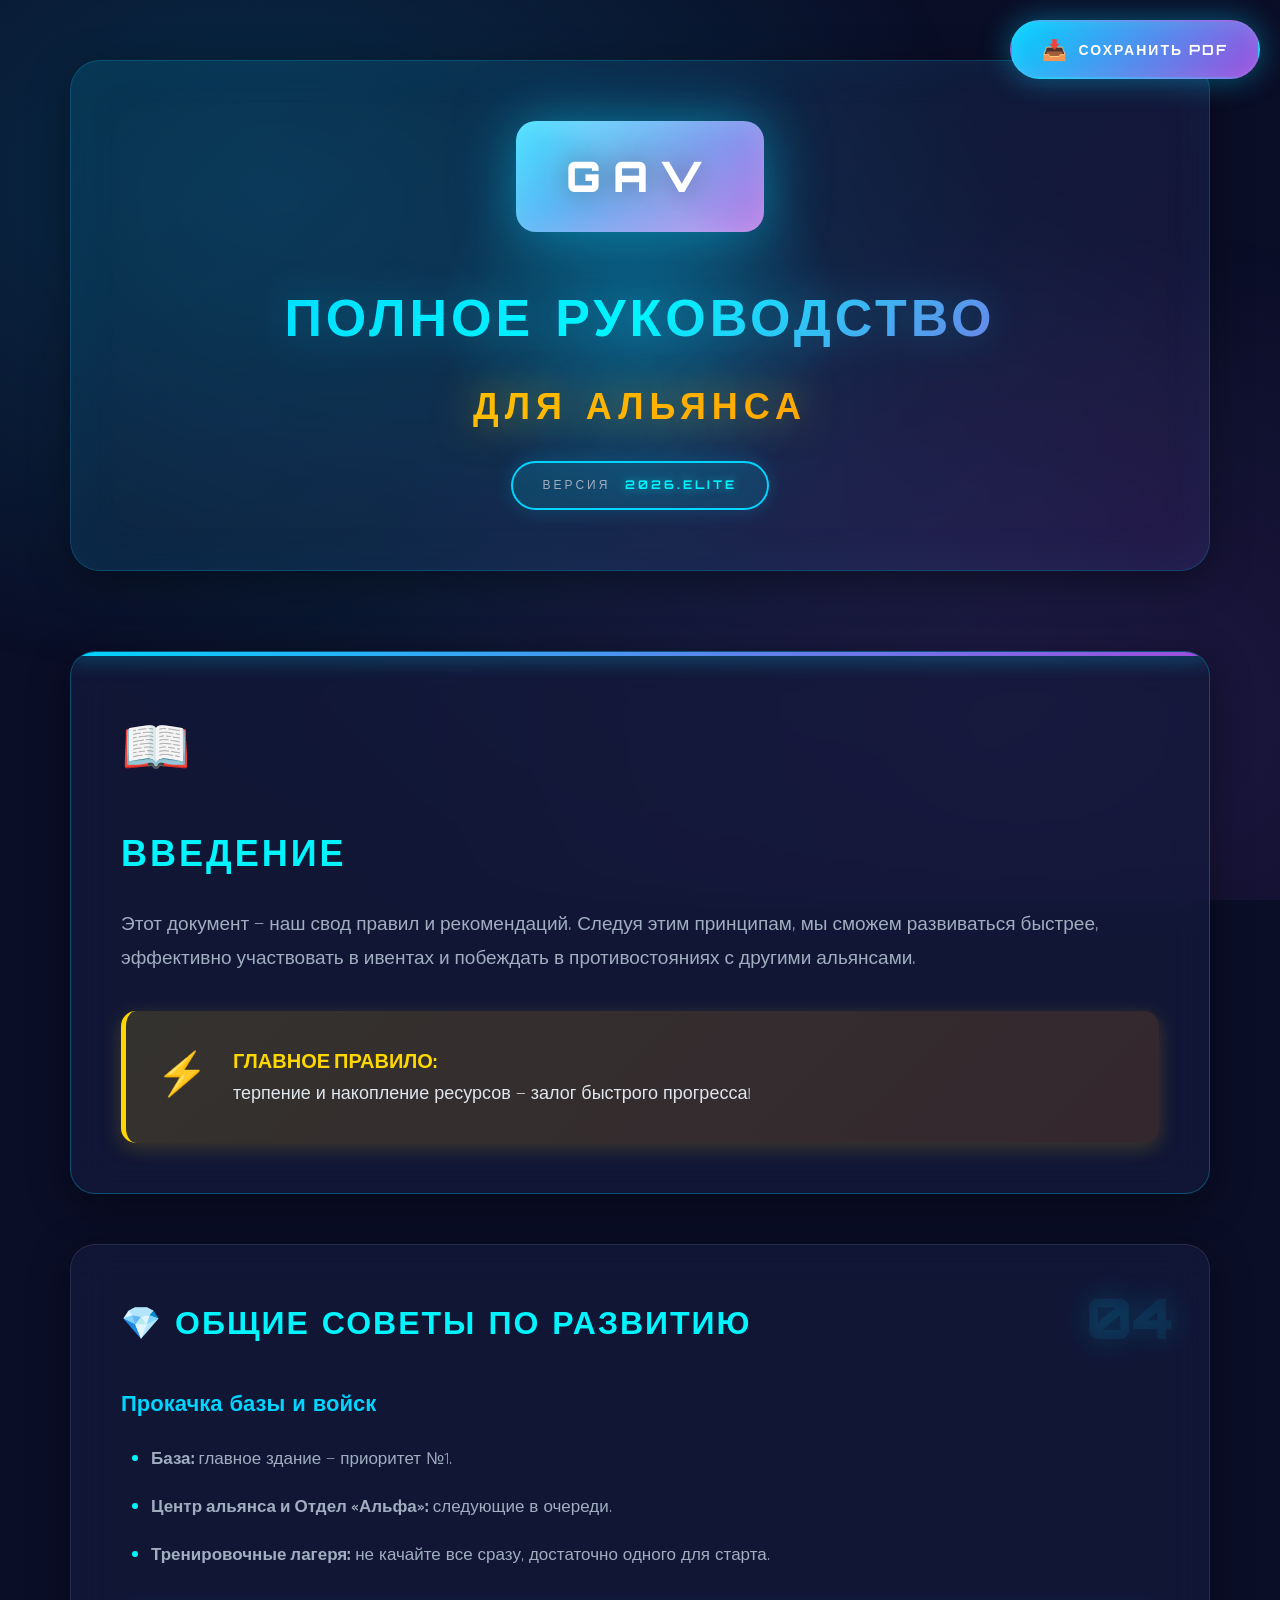
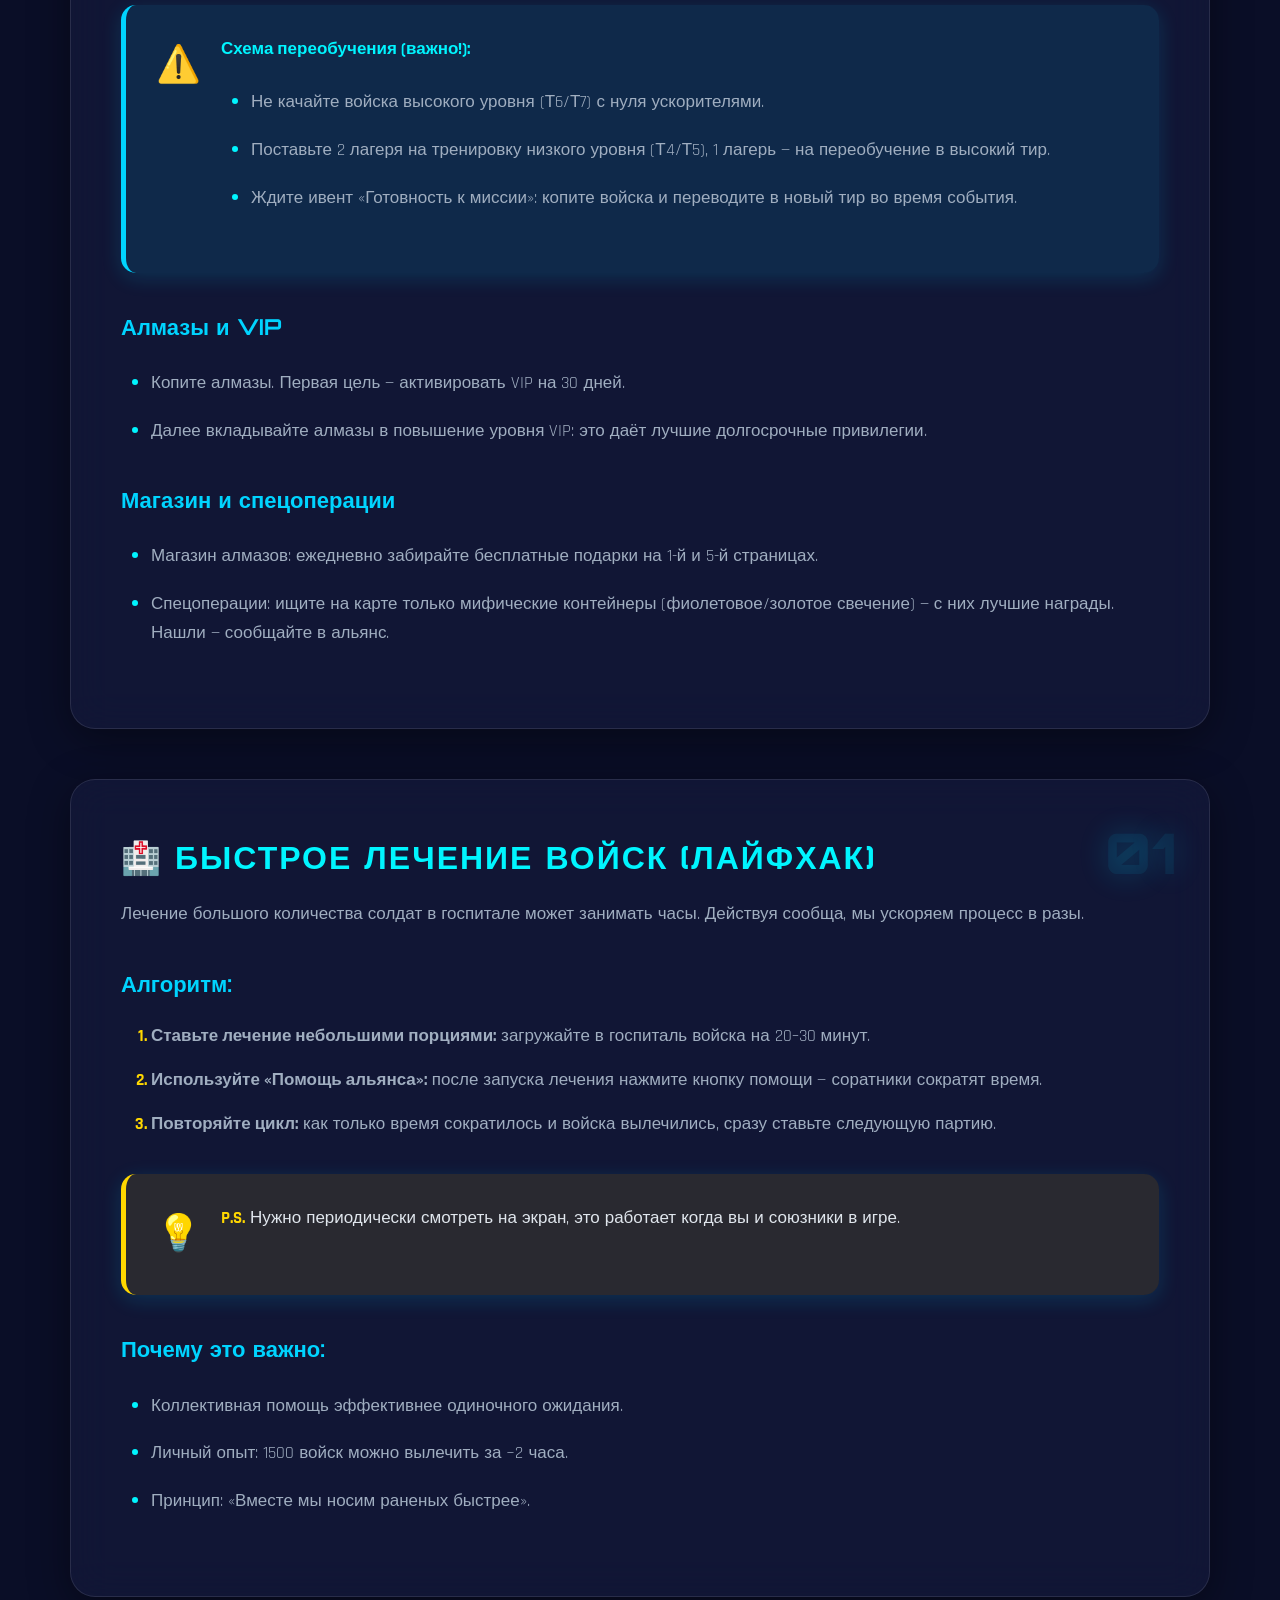
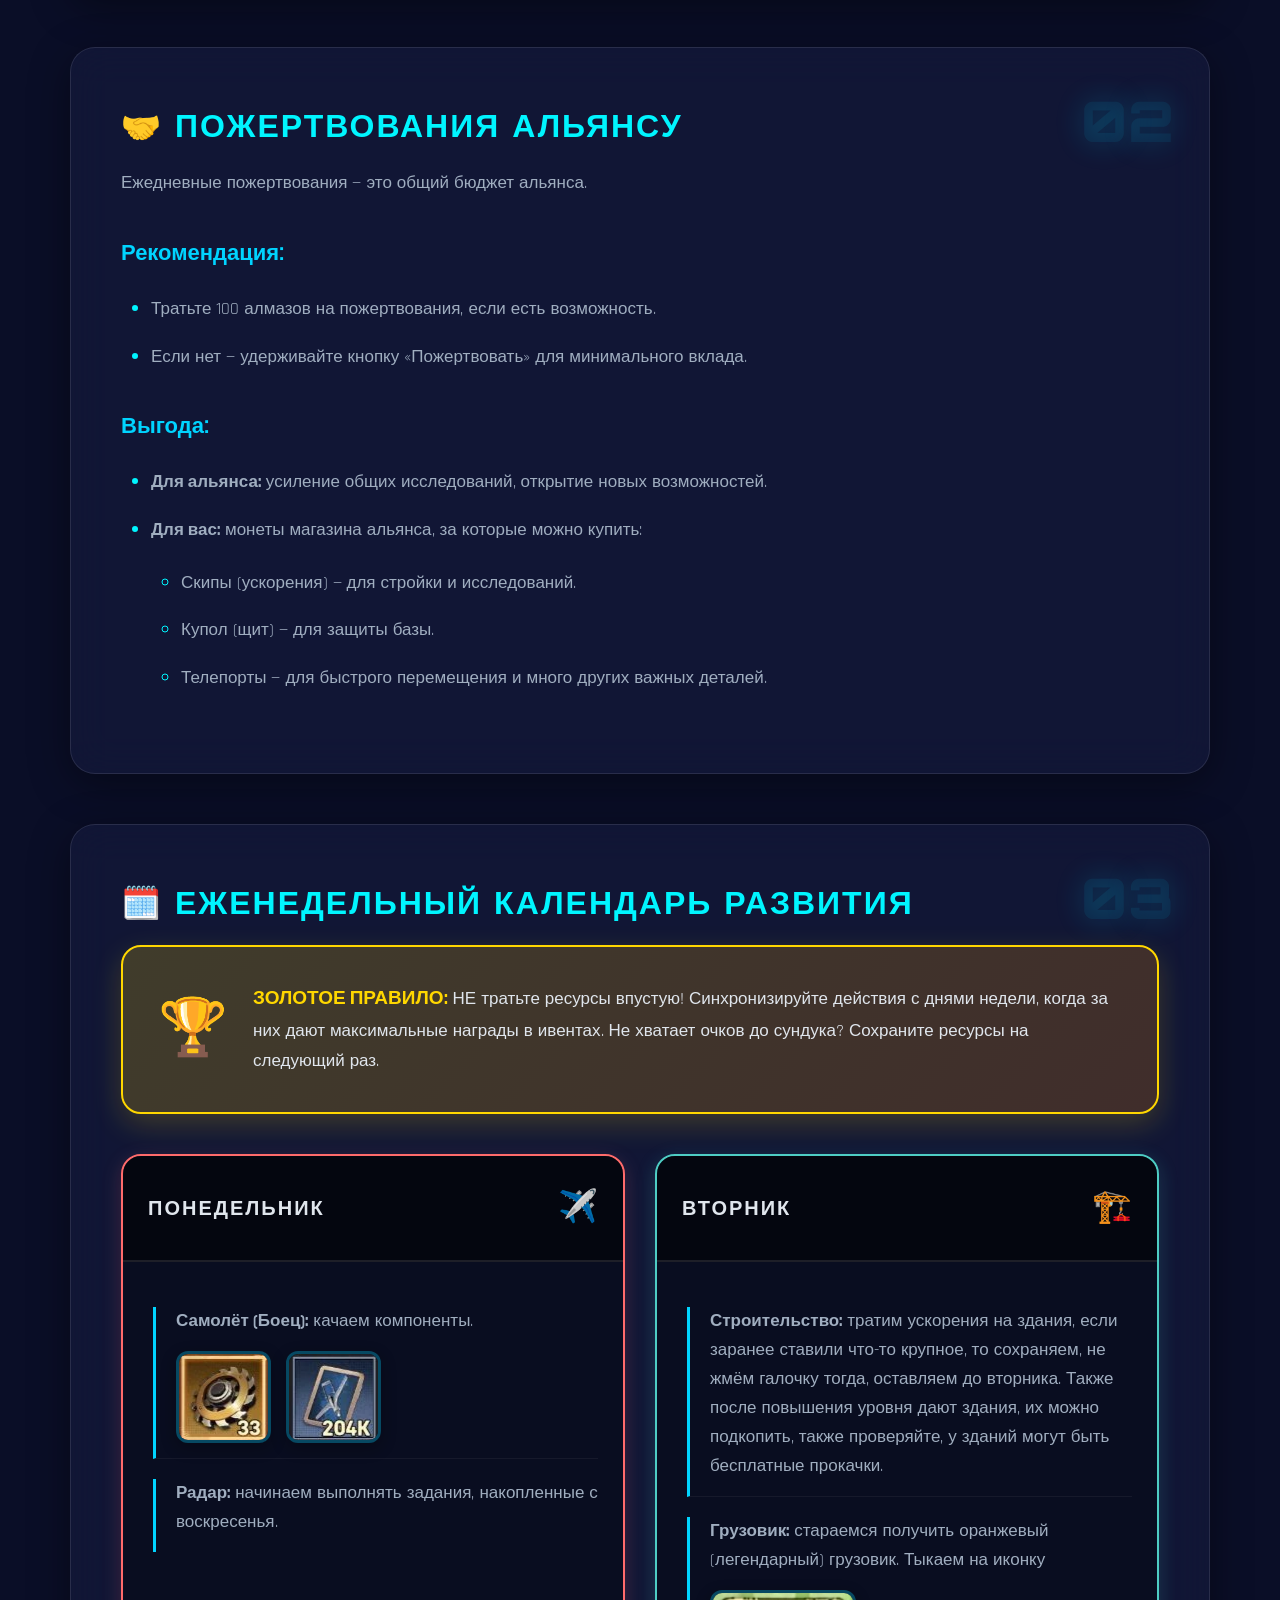
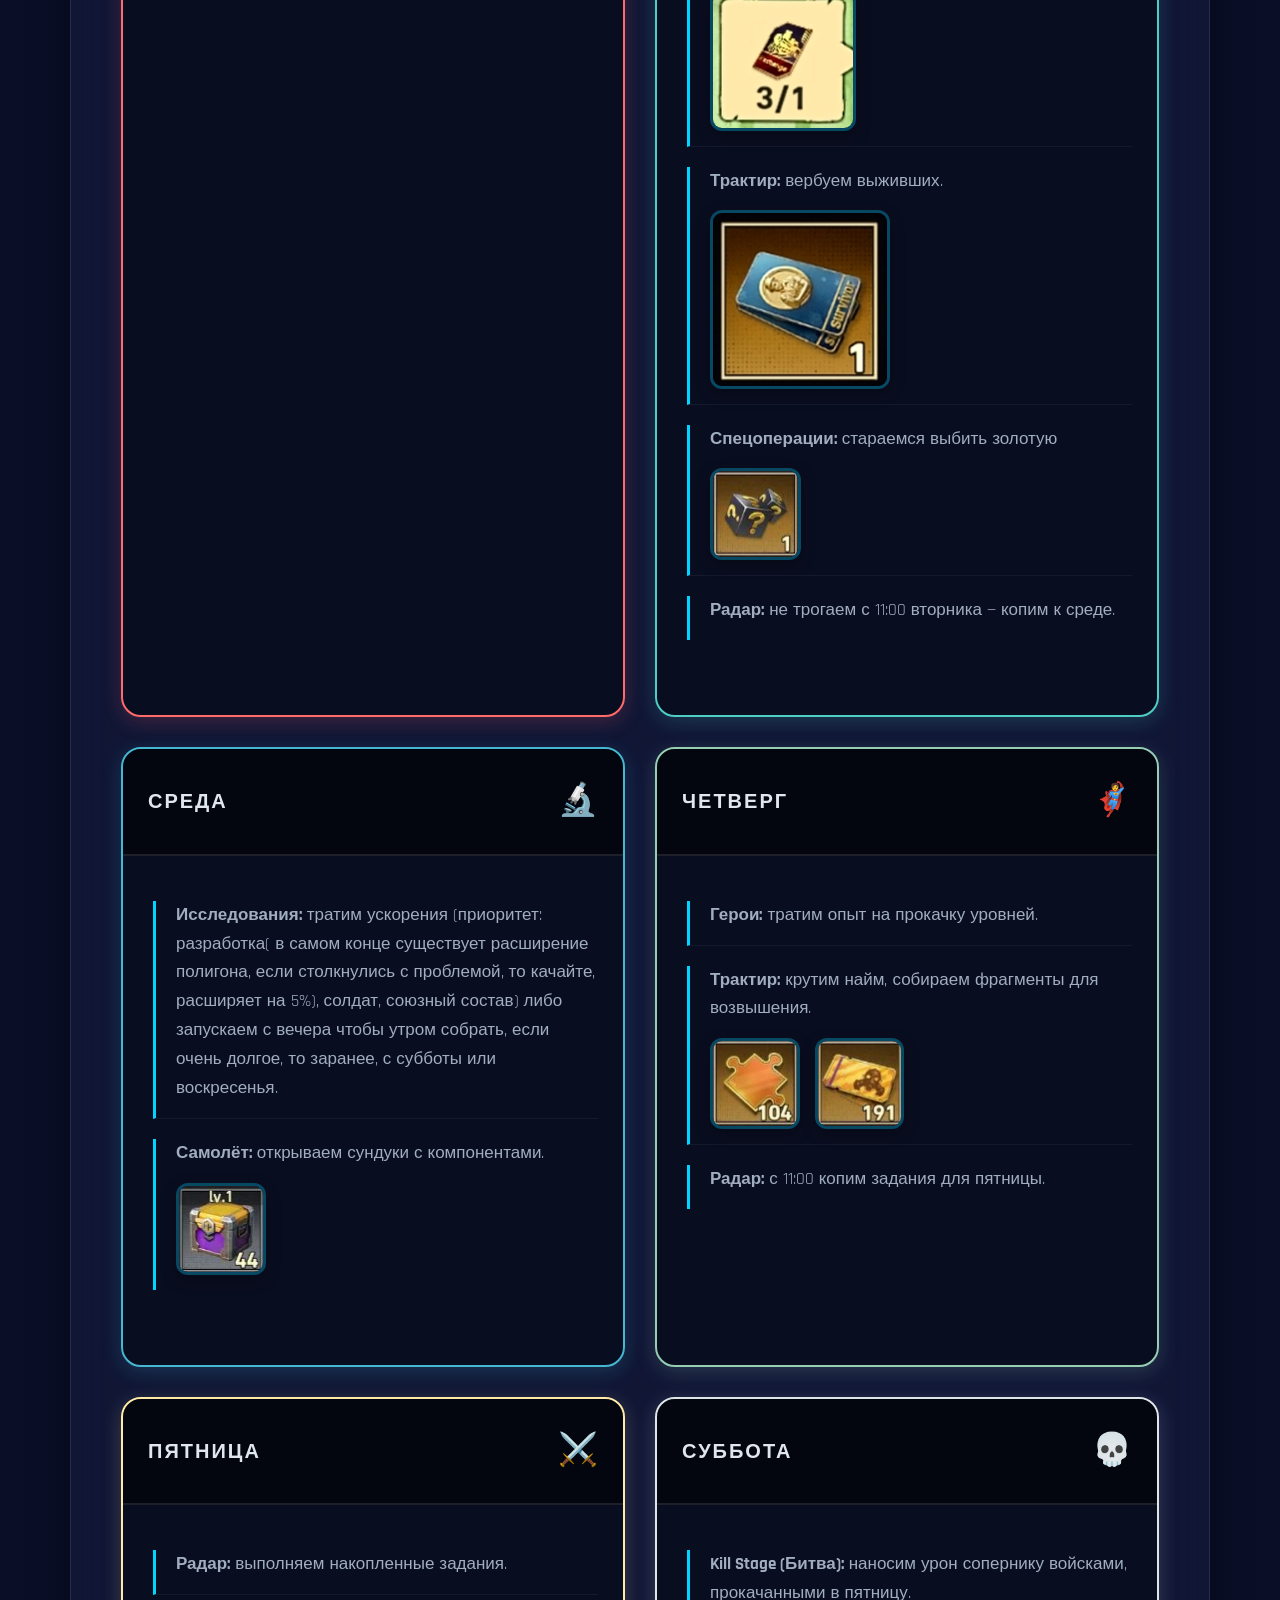
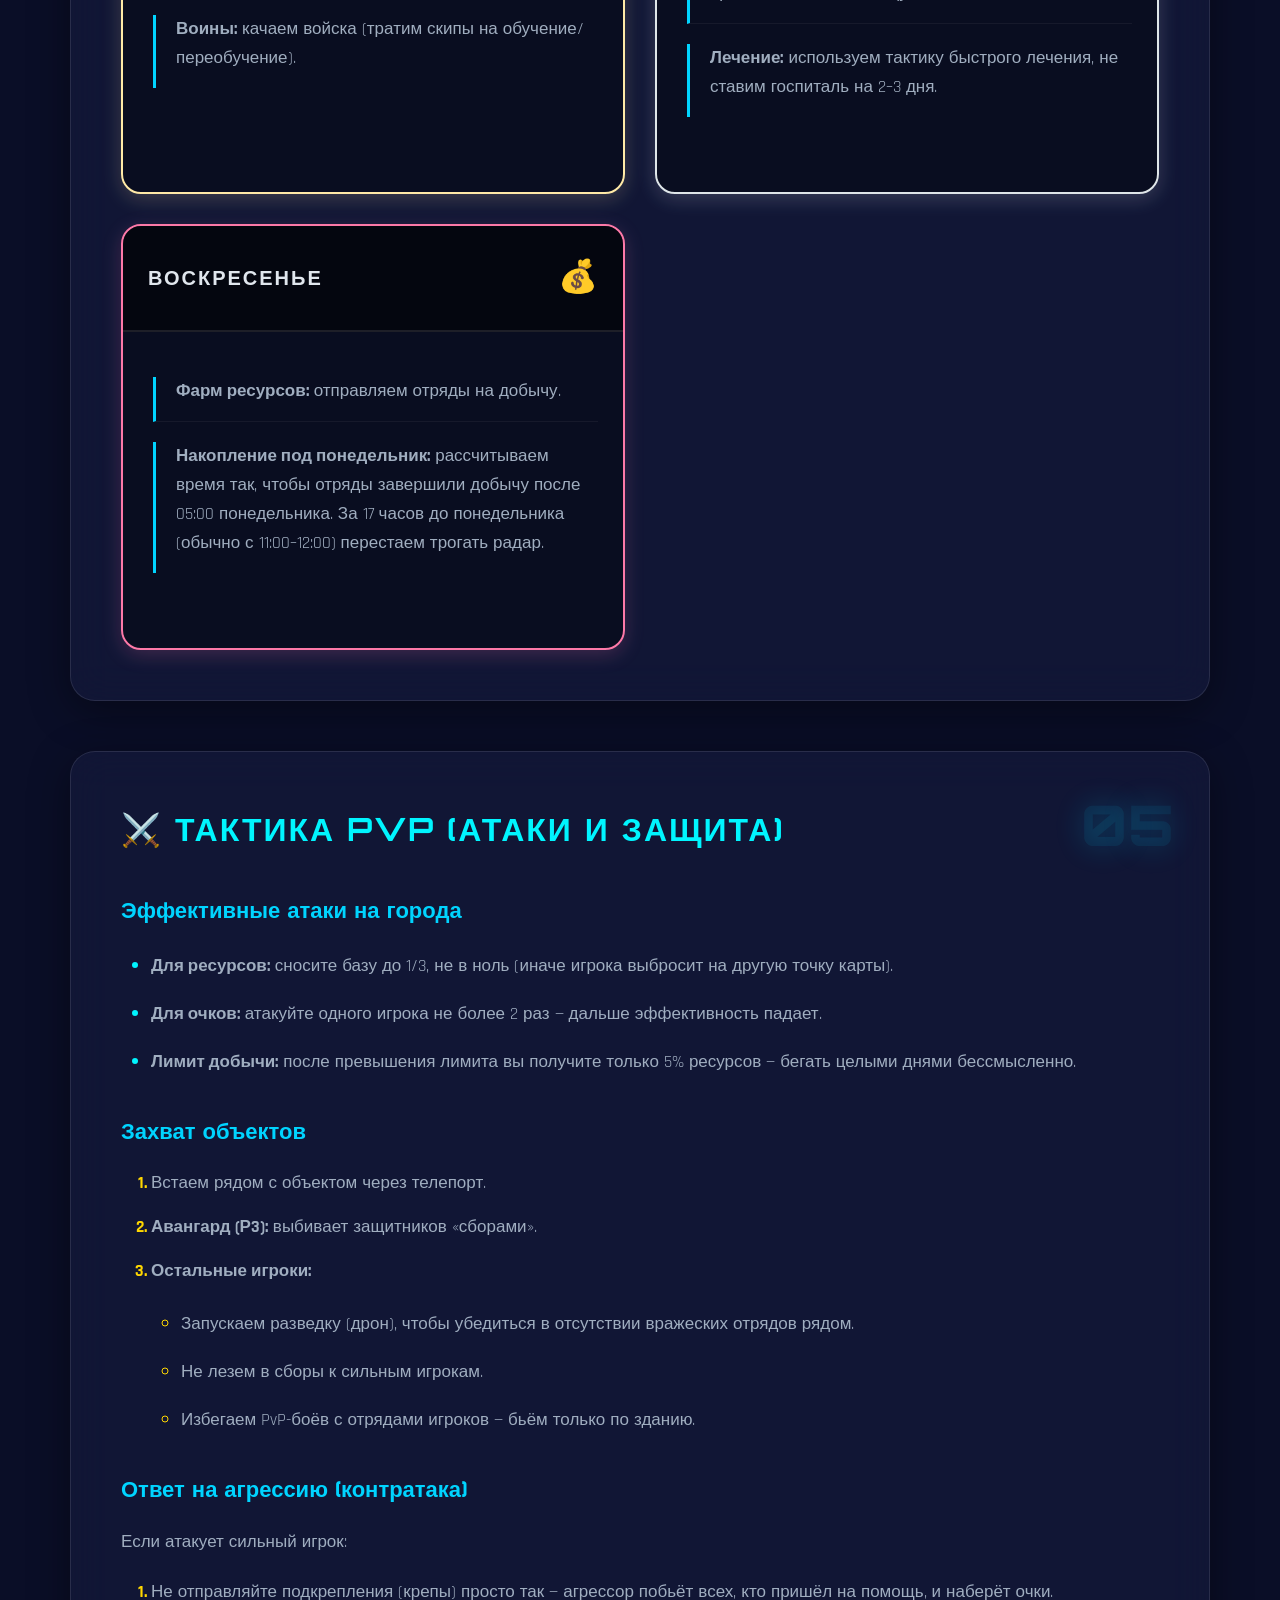
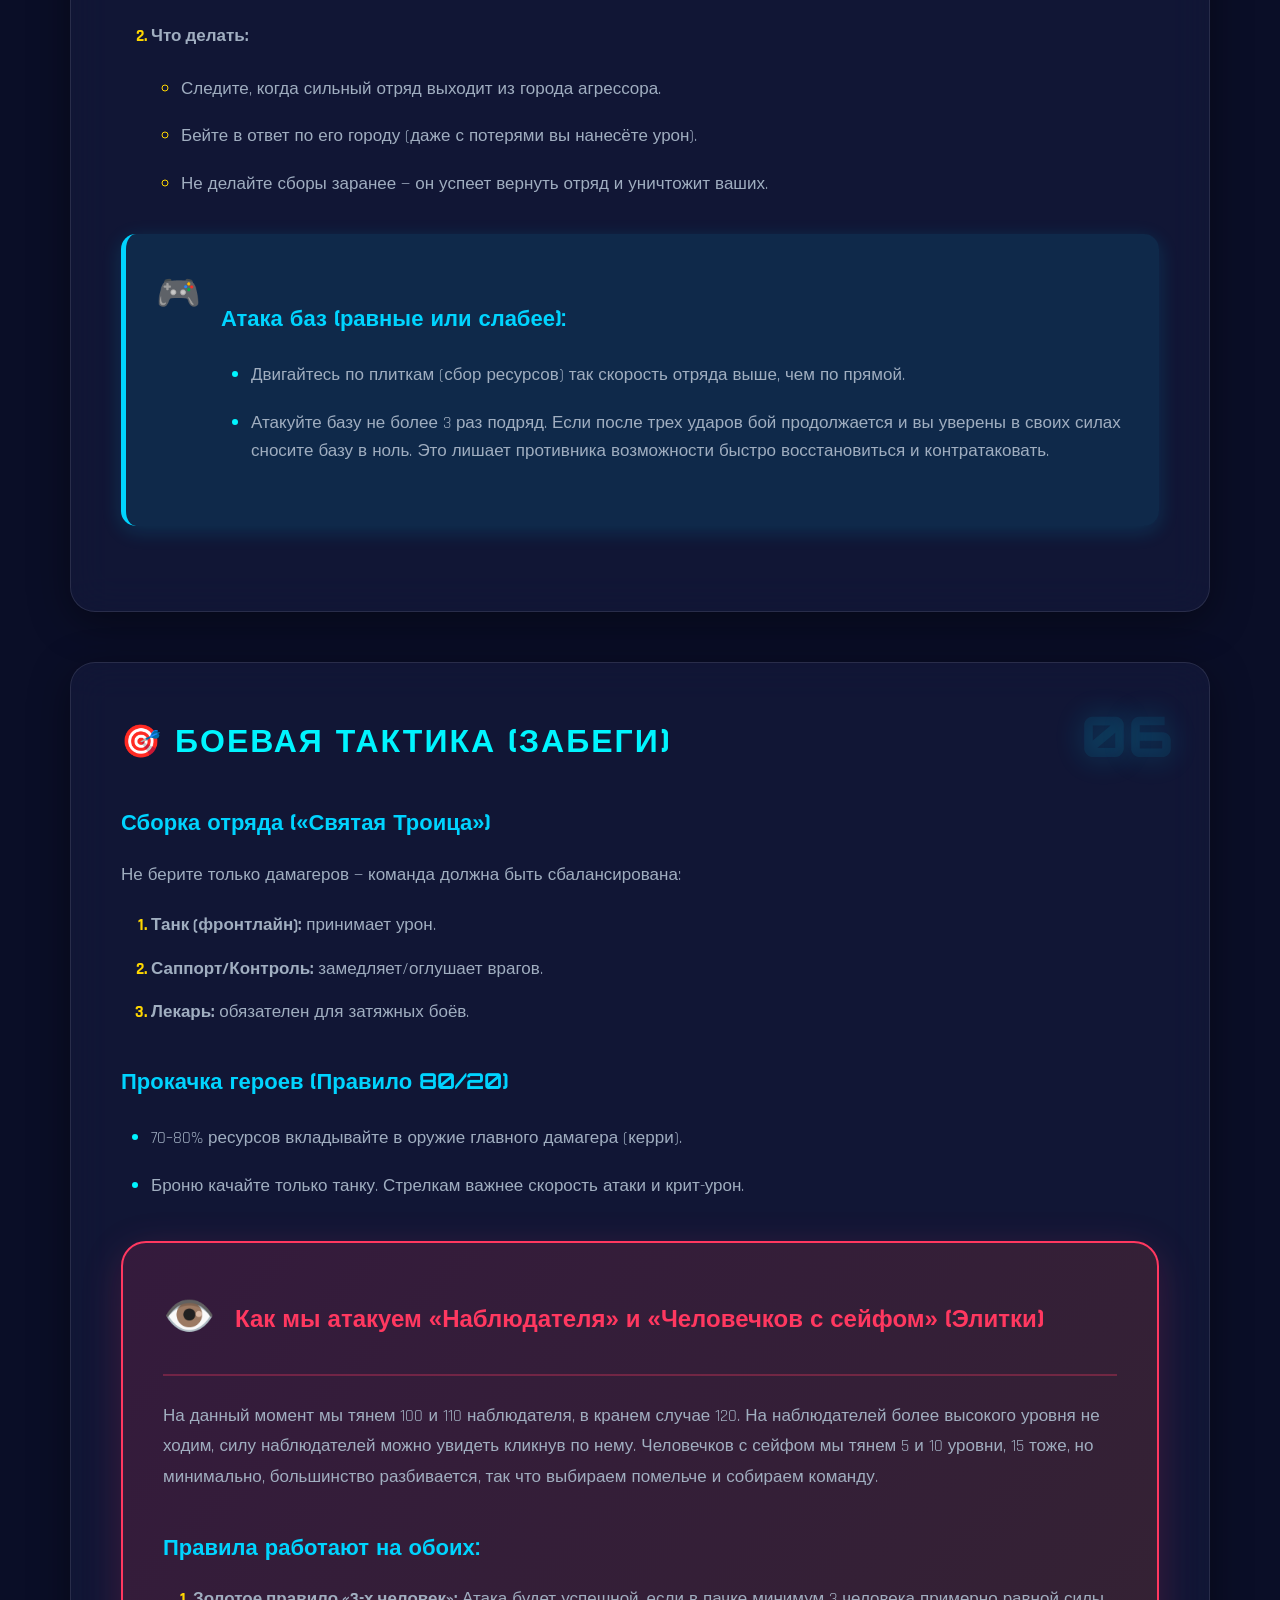
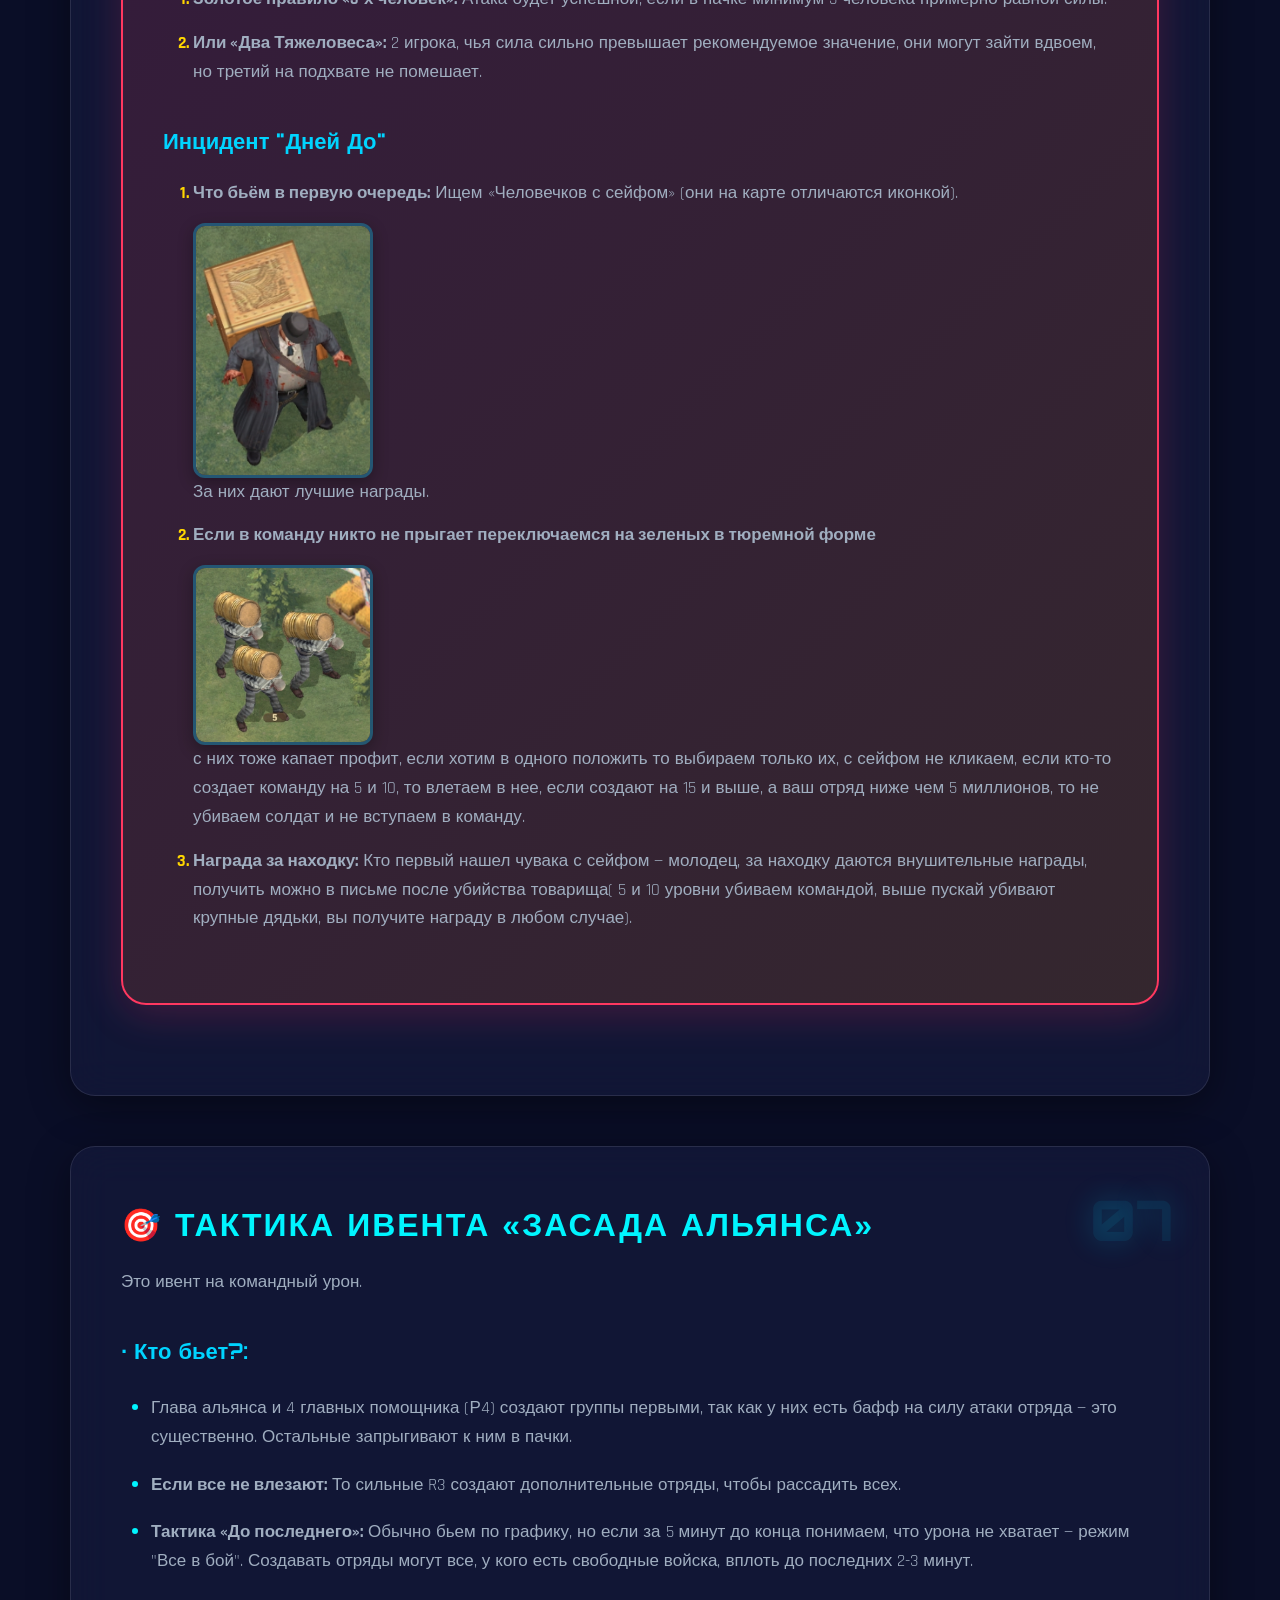
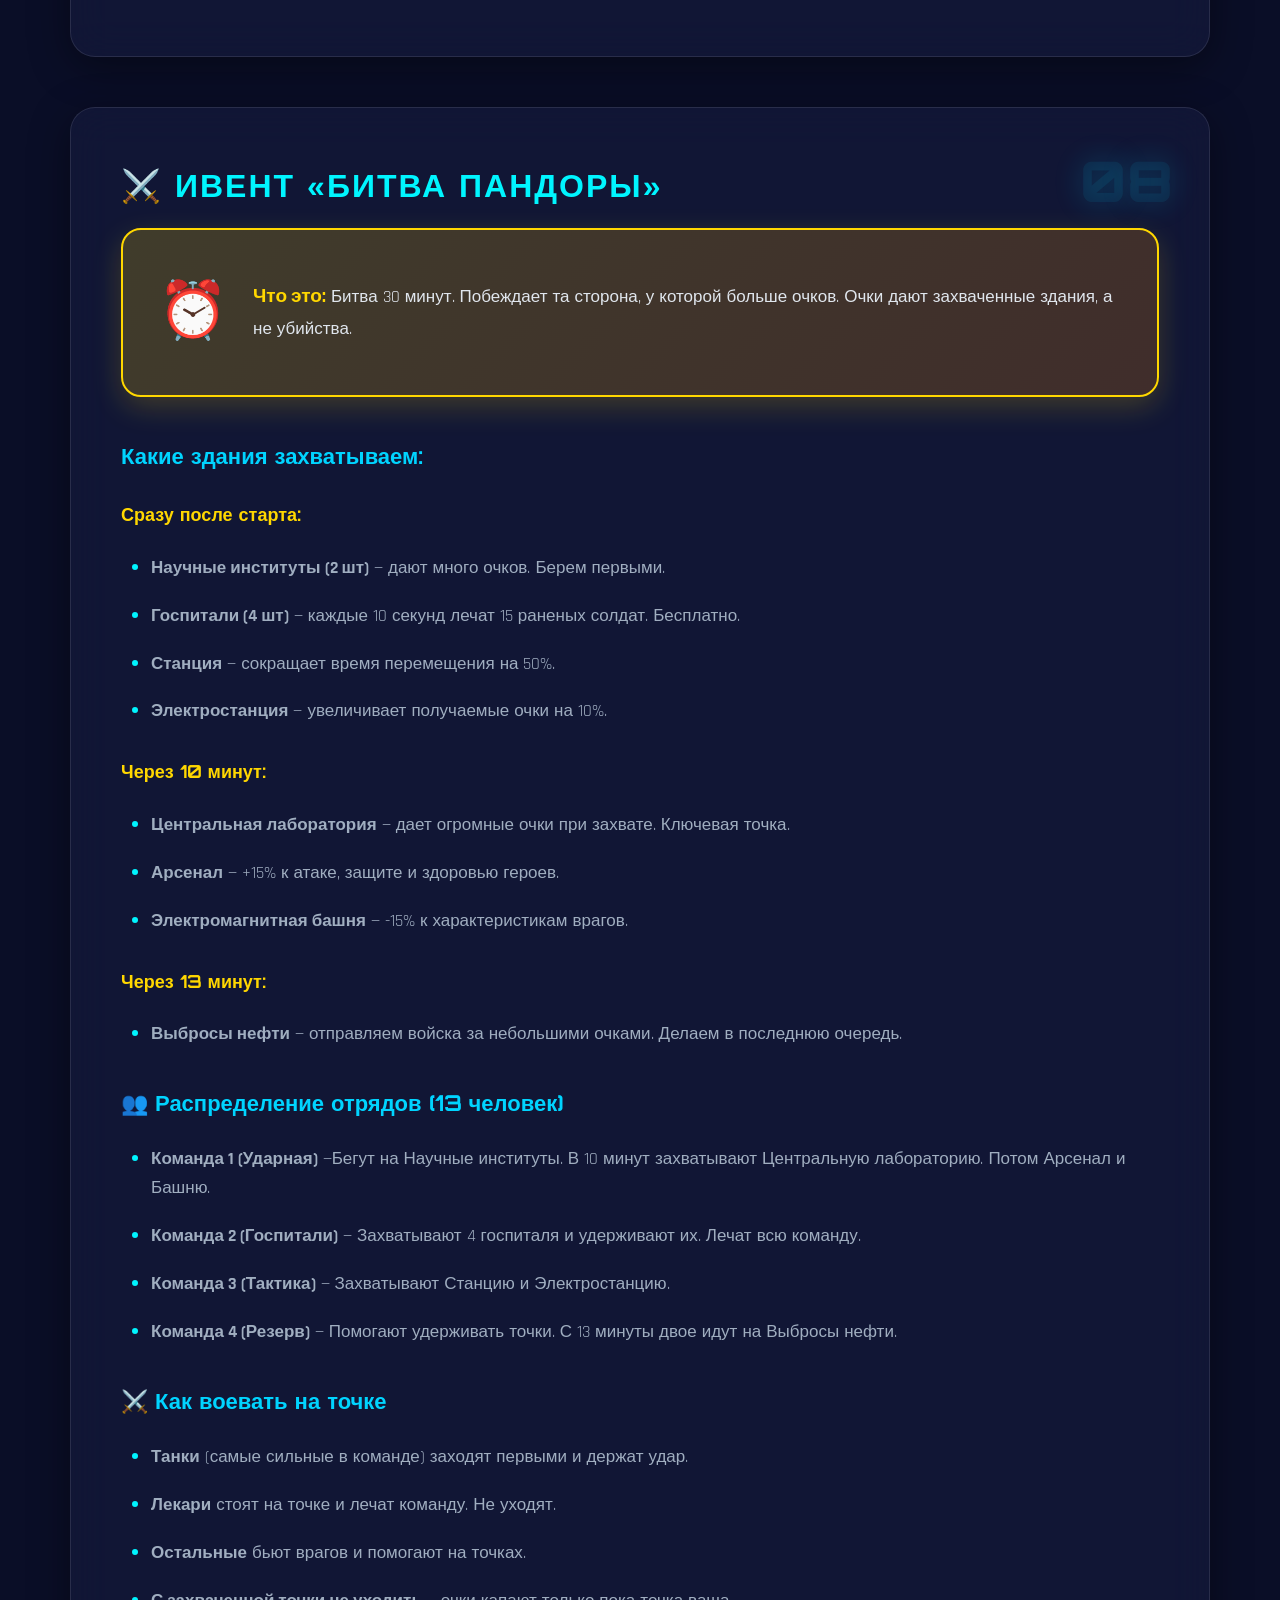
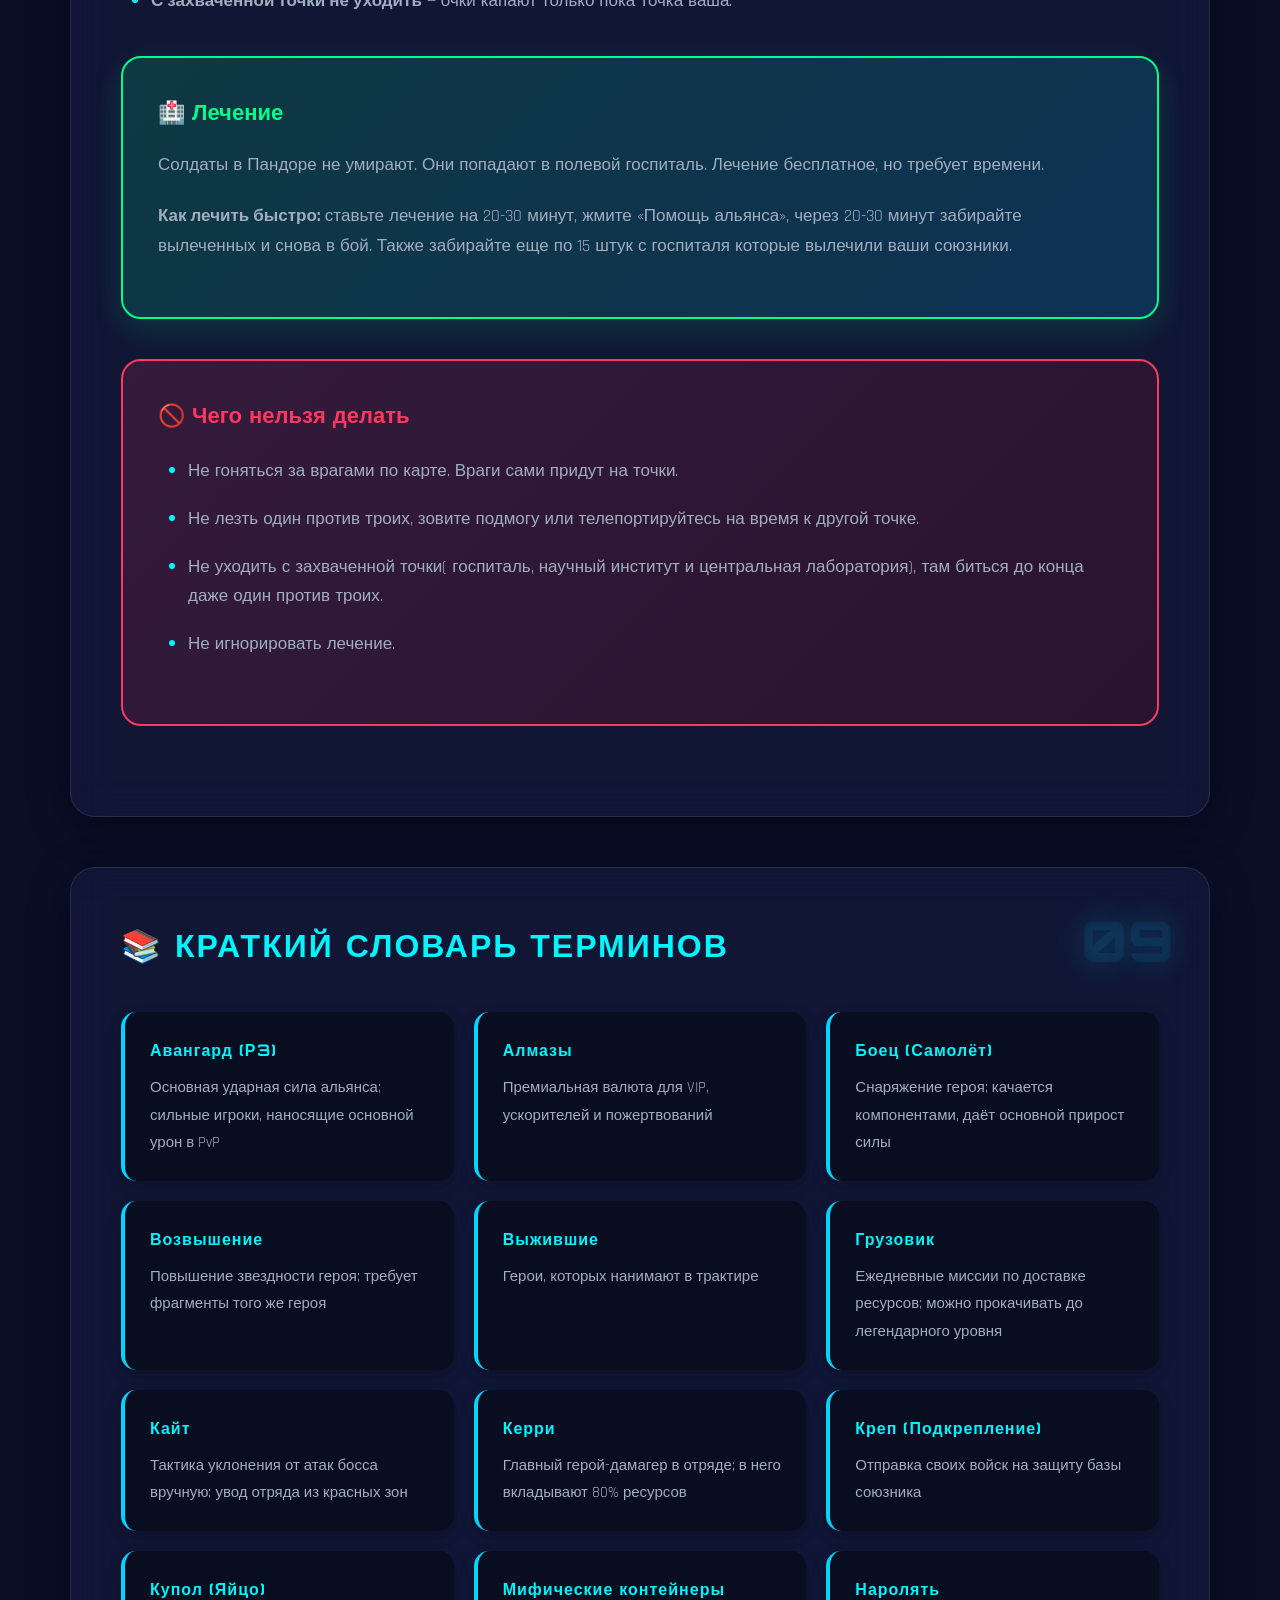
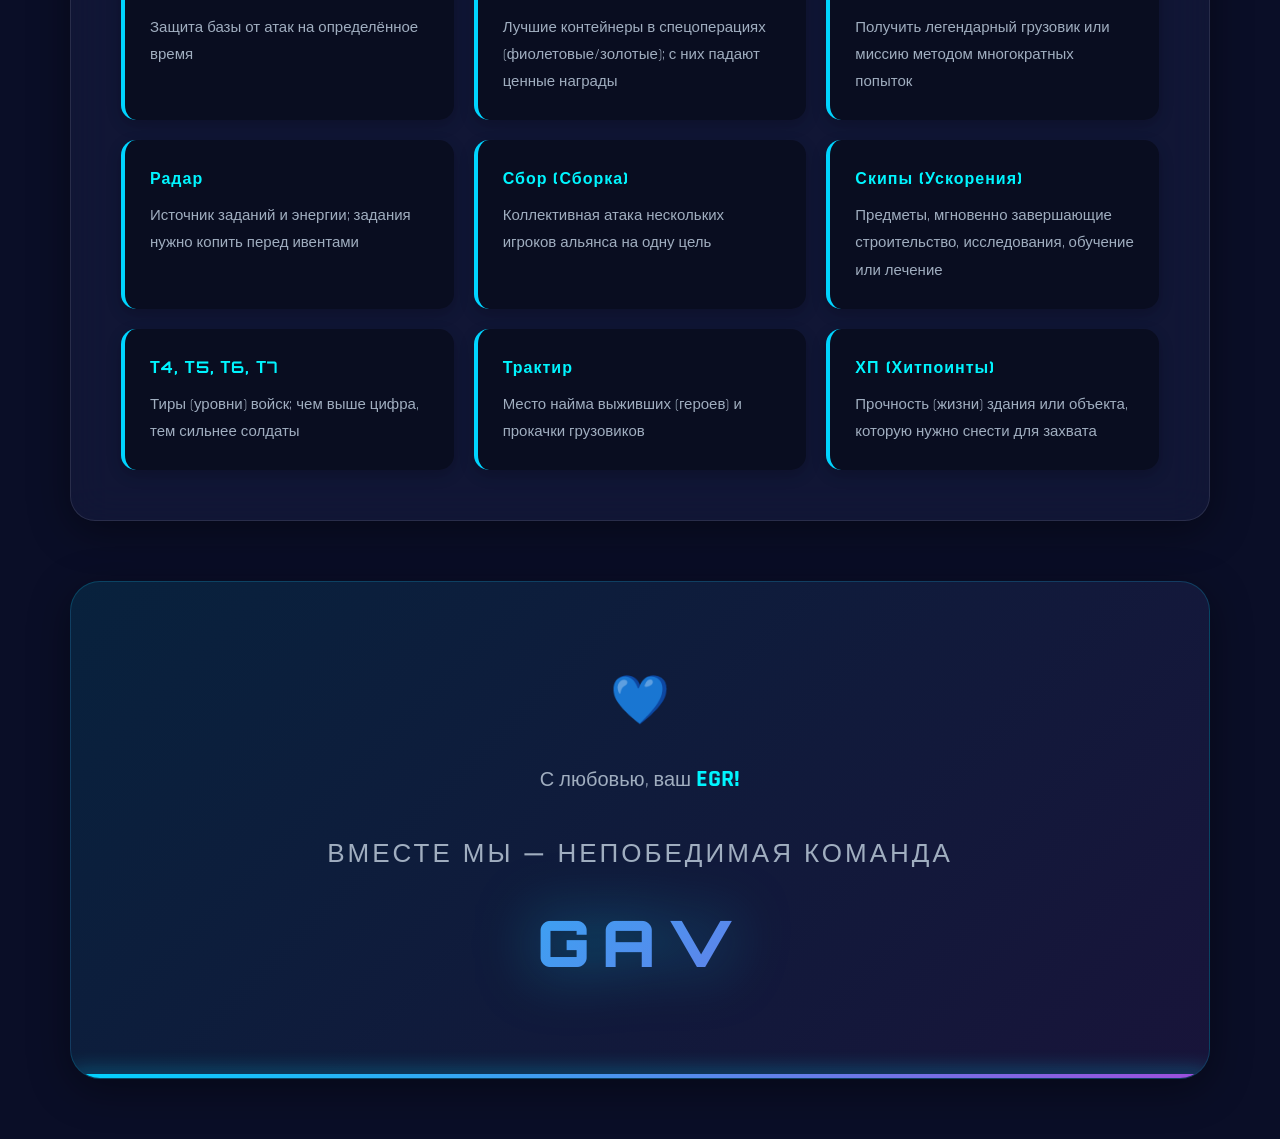
==== commit 9aec57dc: "Update index.html" ====
--- a/index.html
+++ b/index.html
@@ -47,6 +47,42 @@
         </section>
 
         <section class="content-section">
+            <div class="section-number">04</div>
+            <h2>💎 ОБЩИЕ СОВЕТЫ ПО РАЗВИТИЮ</h2>
+            
+            <h3>Прокачка базы и войск</h3>
+            <ul>
+                <li><strong>База:</strong> главное здание — приоритет №1.</li>
+                <li><strong>Центр альянса и Отдел «Альфа»:</strong> следующие в очереди.</li>
+                <li><strong>Тренировочные лагеря:</strong> не качайте все сразу, достаточно одного для старта.</li>
+            </ul>
+
+            <div class="info-box">
+                <div class="info-icon">⚠️</div>
+                <div class="info-content">
+                    <strong>Схема переобучения (важно!):</strong>
+                    <ul>
+                        <li>Не качайте войска высокого уровня (Т6/Т7) с нуля ускорителями.</li>
+                        <li>Поставьте 2 лагеря на тренировку низкого уровня (Т4/Т5), 1 лагерь — на переобучение в высокий тир.</li>
+                        <li>Ждите ивент «Готовность к миссии»: копите войска и переводите в новый тир во время события.</li>
+                    </ul>
+                </div>
+            </div>
+
+            <h3>Алмазы и VIP</h3>
+            <ul>
+                <li>Копите алмазы. Первая цель — активировать VIP на 30 дней.</li>
+                <li>Далее вкладывайте алмазы в повышение уровня VIP: это даёт лучшие долгосрочные привилегии.</li>
+            </ul>
+
+            <h3>Магазин и спецоперации</h3>
+            <ul>
+                <li>Магазин алмазов: ежедневно забирайте бесплатные подарки на 1-й и 5-й страницах.</li>
+                <li>Спецоперации: ищите на карте только мифические контейнеры (фиолетовое/золотое свечение) — с них лучшие награды. Нашли — сообщайте в альянс.</li>
+            </ul>
+        </section>
+        
+        <section class="content-section">
             <div class="section-number">01</div>
             <h2>🏥 БЫСТРОЕ ЛЕЧЕНИЕ ВОЙСК (ЛАЙФХАК)</h2>
             
@@ -223,42 +259,6 @@
         </section>
 
         <section class="content-section">
-            <div class="section-number">04</div>
-            <h2>💎 ОБЩИЕ СОВЕТЫ ПО РАЗВИТИЮ</h2>
-            
-            <h3>Прокачка базы и войск</h3>
-            <ul>
-                <li><strong>База:</strong> главное здание — приоритет №1.</li>
-                <li><strong>Центр альянса и Отдел «Альфа»:</strong> следующие в очереди.</li>
-                <li><strong>Тренировочные лагеря:</strong> не качайте все сразу, достаточно одного для старта.</li>
-            </ul>
-
-            <div class="info-box">
-                <div class="info-icon">⚠️</div>
-                <div class="info-content">
-                    <strong>Схема переобучения (важно!):</strong>
-                    <ul>
-                        <li>Не качайте войска высокого уровня (Т6/Т7) с нуля ускорителями.</li>
-                        <li>Поставьте 2 лагеря на тренировку низкого уровня (Т4/Т5), 1 лагерь — на переобучение в высокий тир.</li>
-                        <li>Ждите ивент «Готовность к миссии»: копите войска и переводите в новый тир во время события.</li>
-                    </ul>
-                </div>
-            </div>
-
-            <h3>Алмазы и VIP</h3>
-            <ul>
-                <li>Копите алмазы. Первая цель — активировать VIP на 30 дней.</li>
-                <li>Далее вкладывайте алмазы в повышение уровня VIP: это даёт лучшие долгосрочные привилегии.</li>
-            </ul>
-
-            <h3>Магазин и спецоперации</h3>
-            <ul>
-                <li>Магазин алмазов: ежедневно забирайте бесплатные подарки на 1-й и 5-й страницах.</li>
-                <li>Спецоперации: ищите на карте только мифические контейнеры (фиолетовое/золотое свечение) — с них лучшие награды. Нашли — сообщайте в альянс.</li>
-            </ul>
-        </section>
-
-        <section class="content-section">
             <div class="section-number">05</div>
             <h2>⚔️ ТАКТИКА PVP (АТАКИ И ЗАЩИТА)</h2>
             
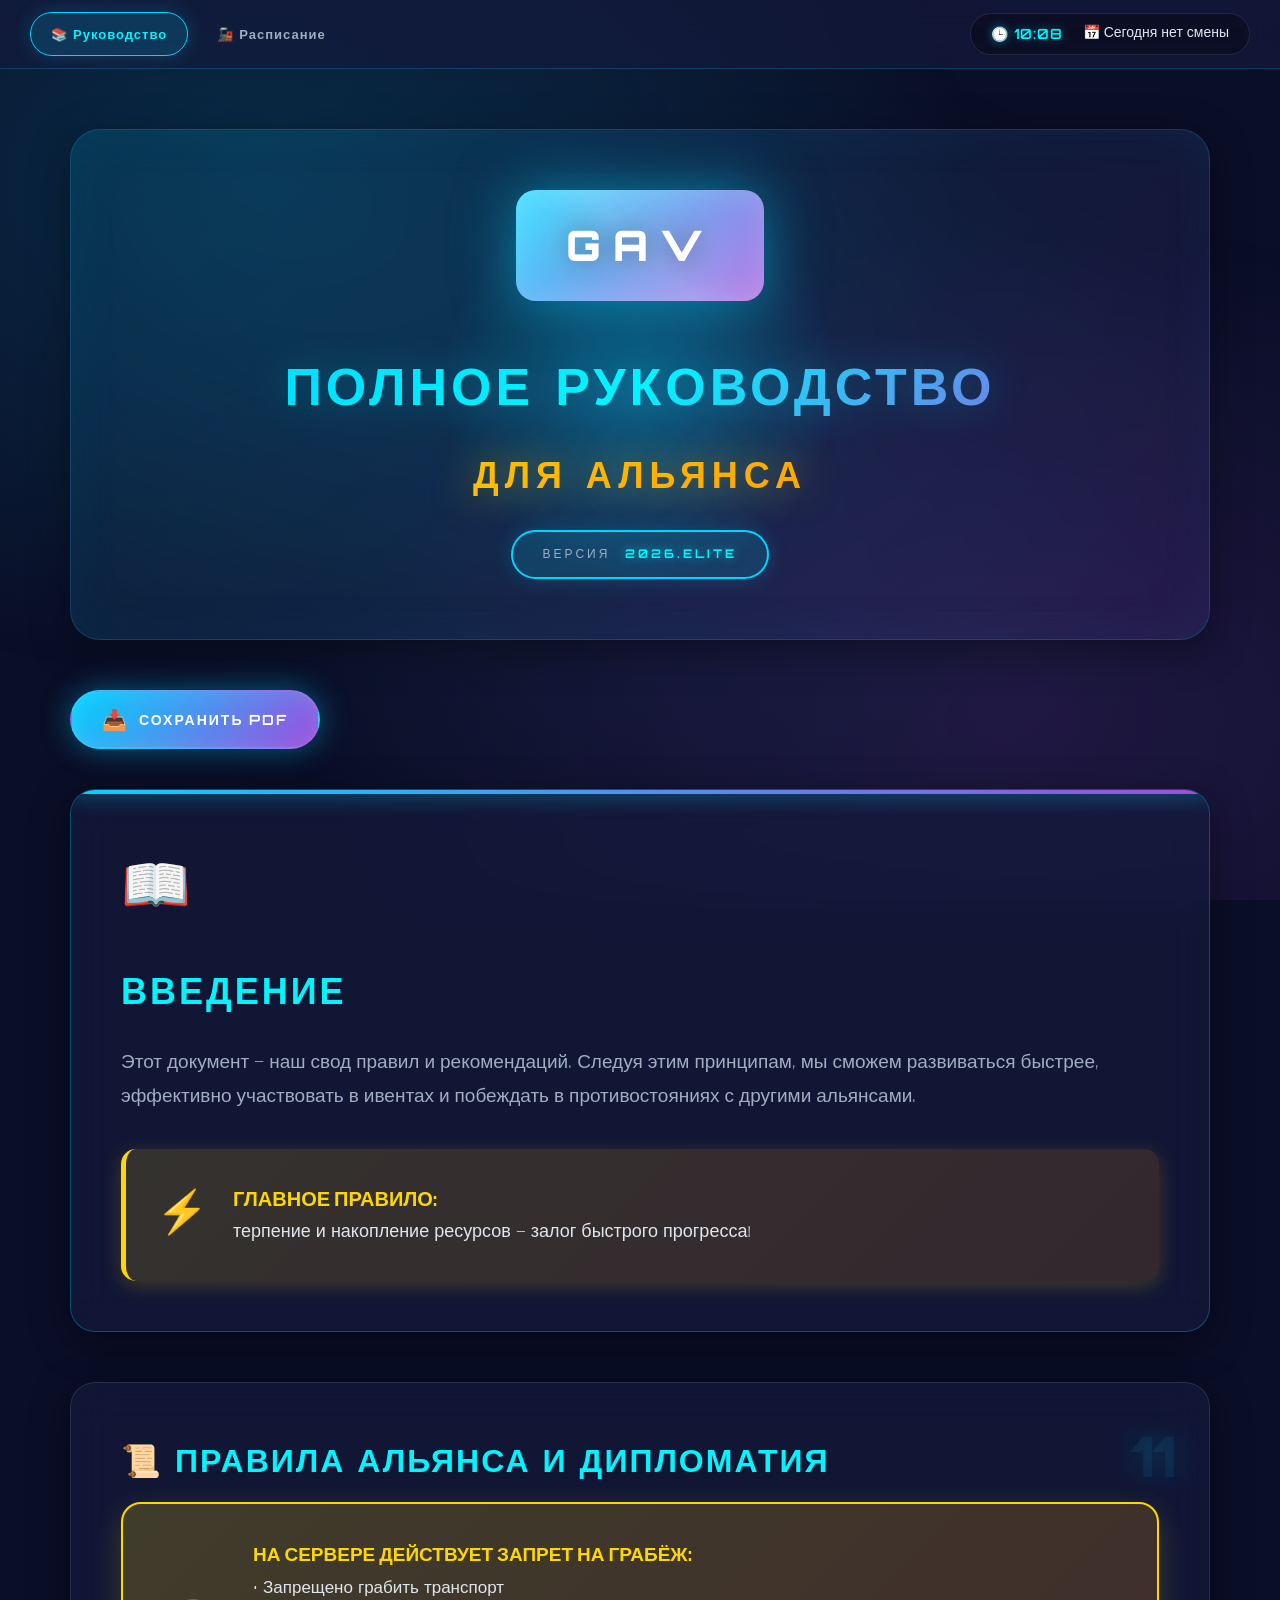
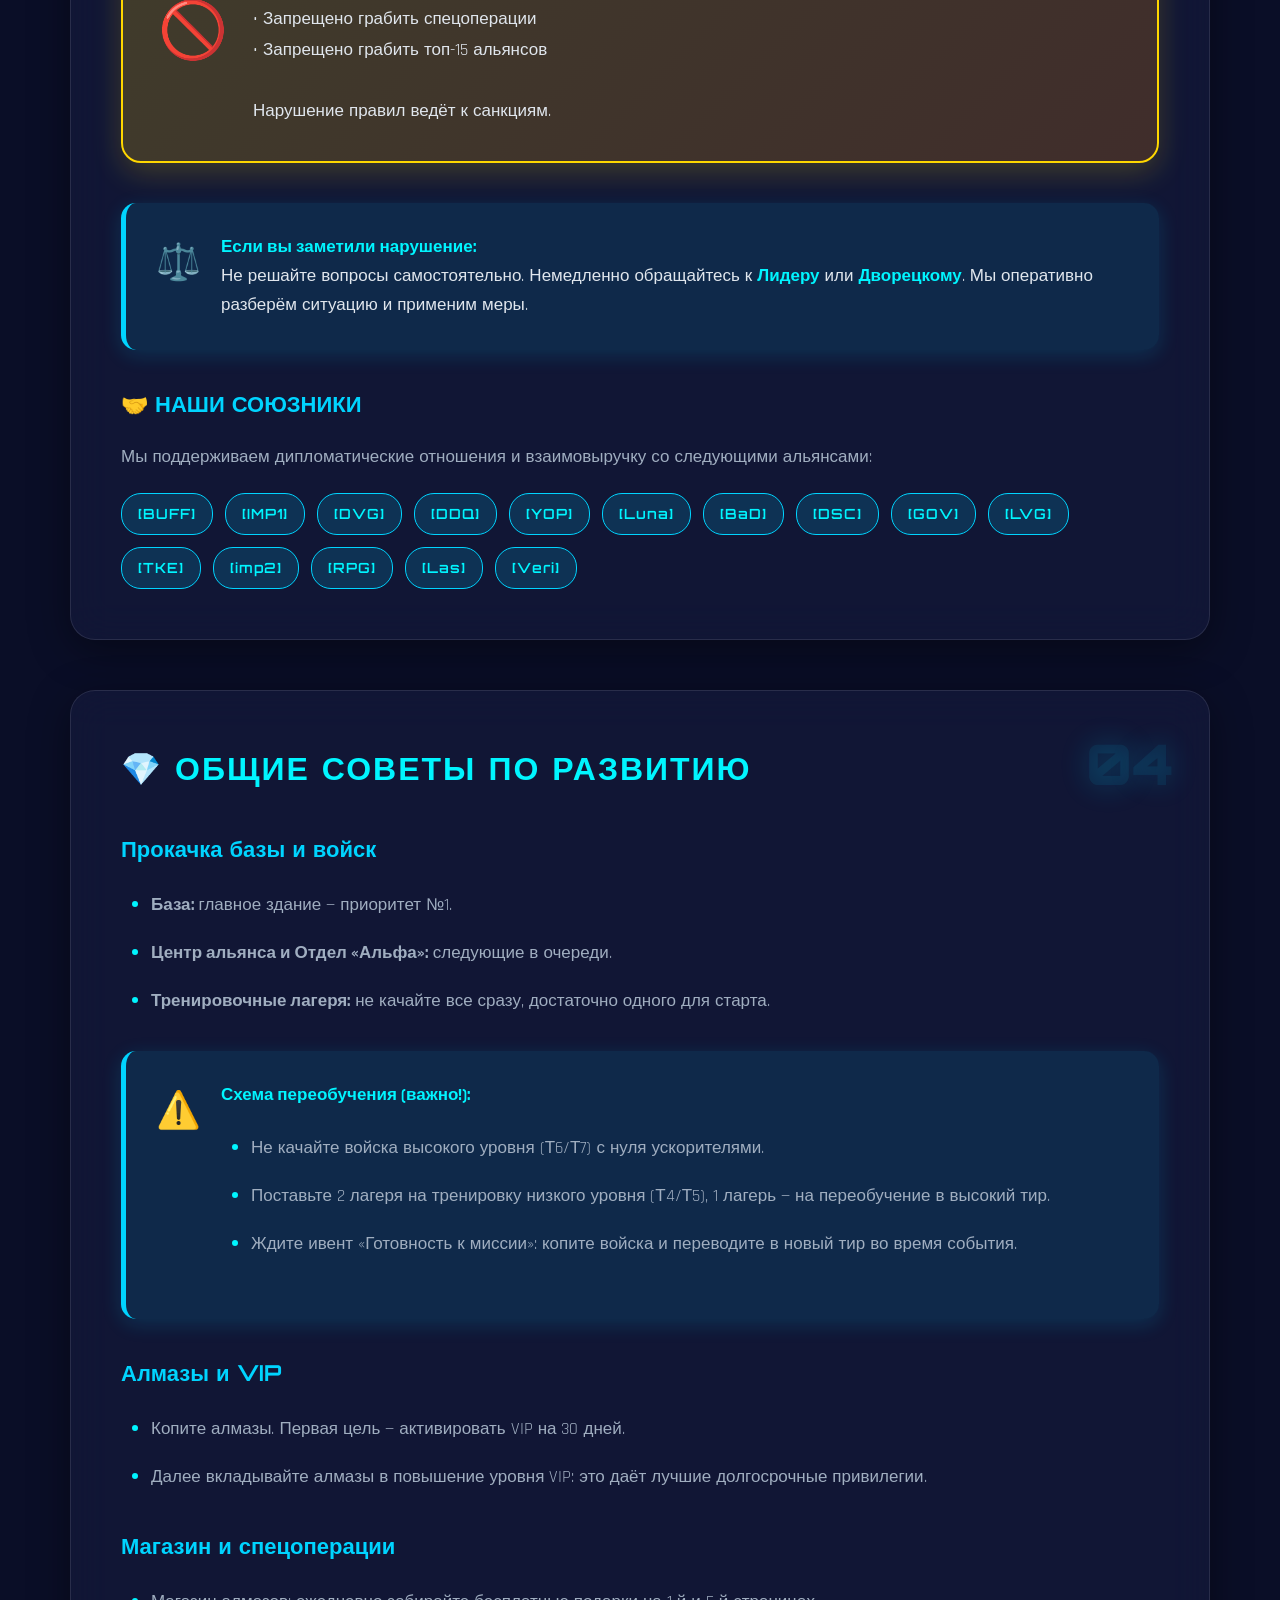
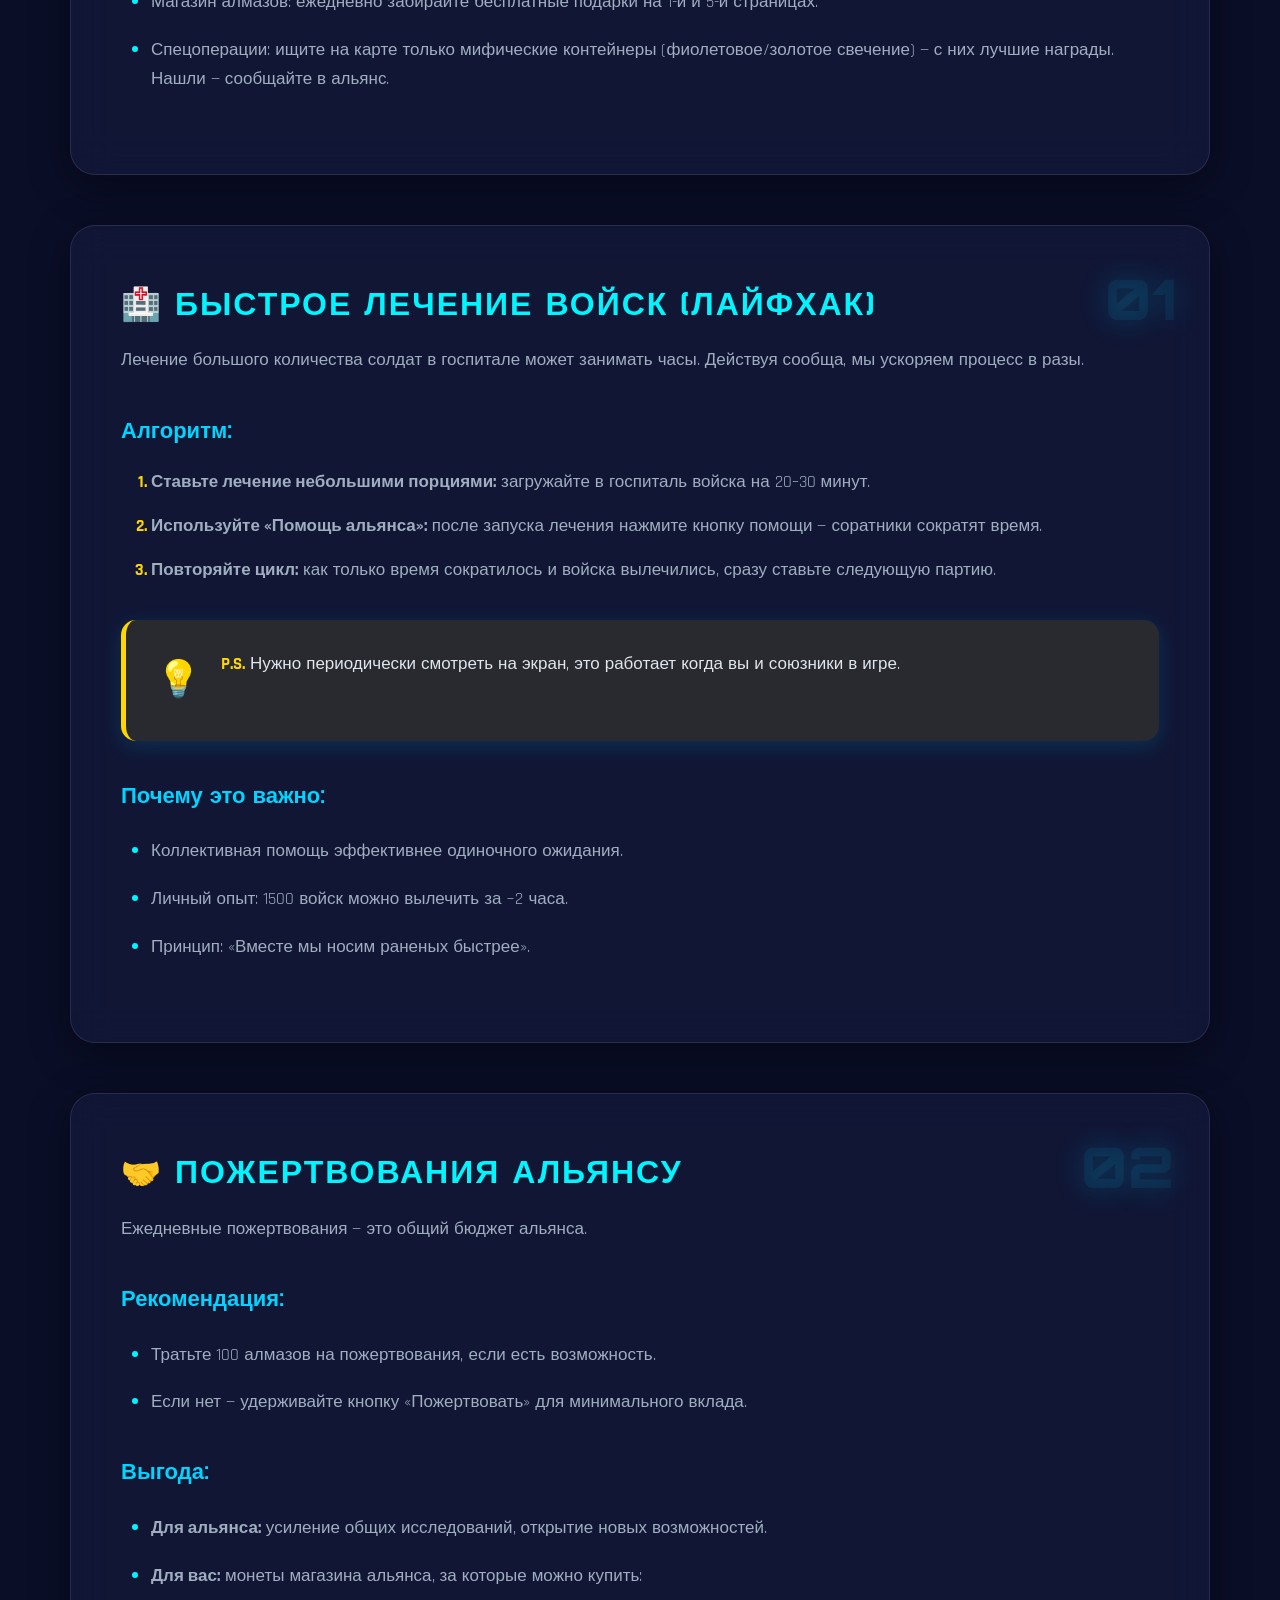
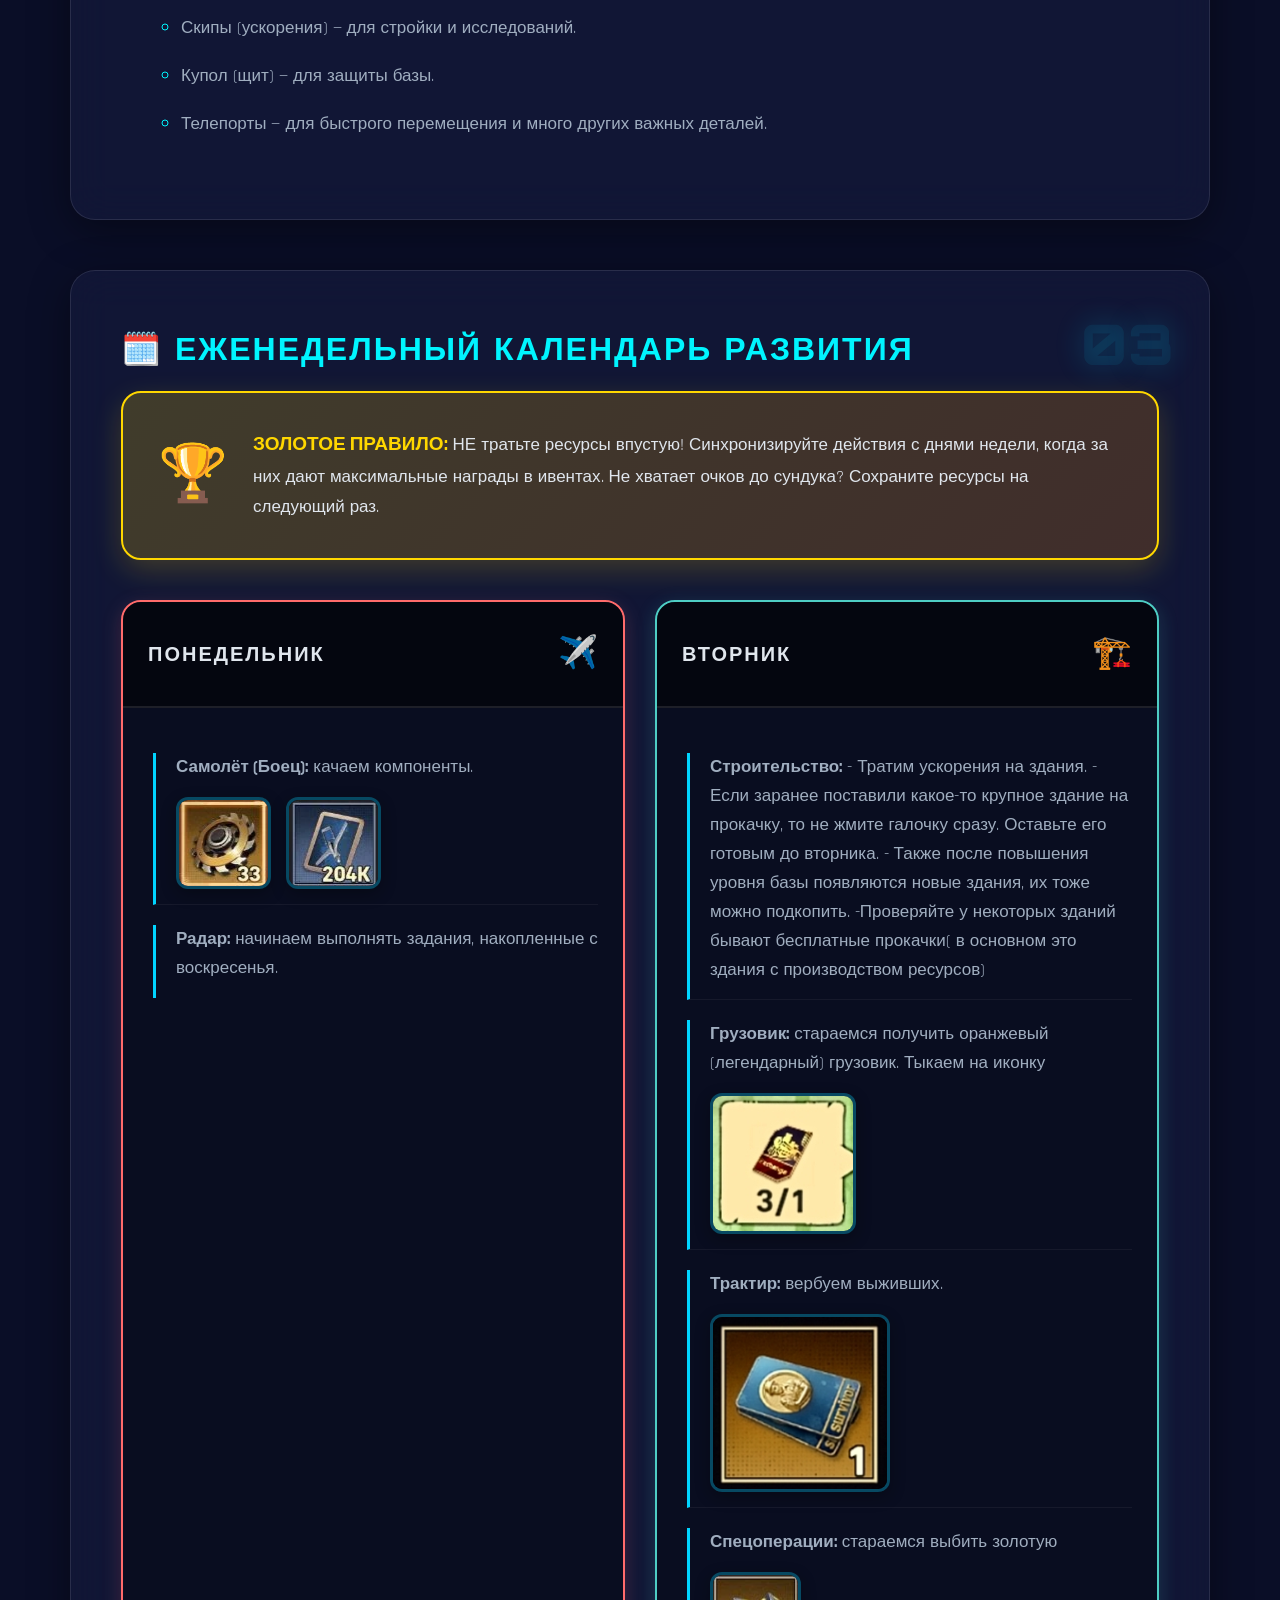
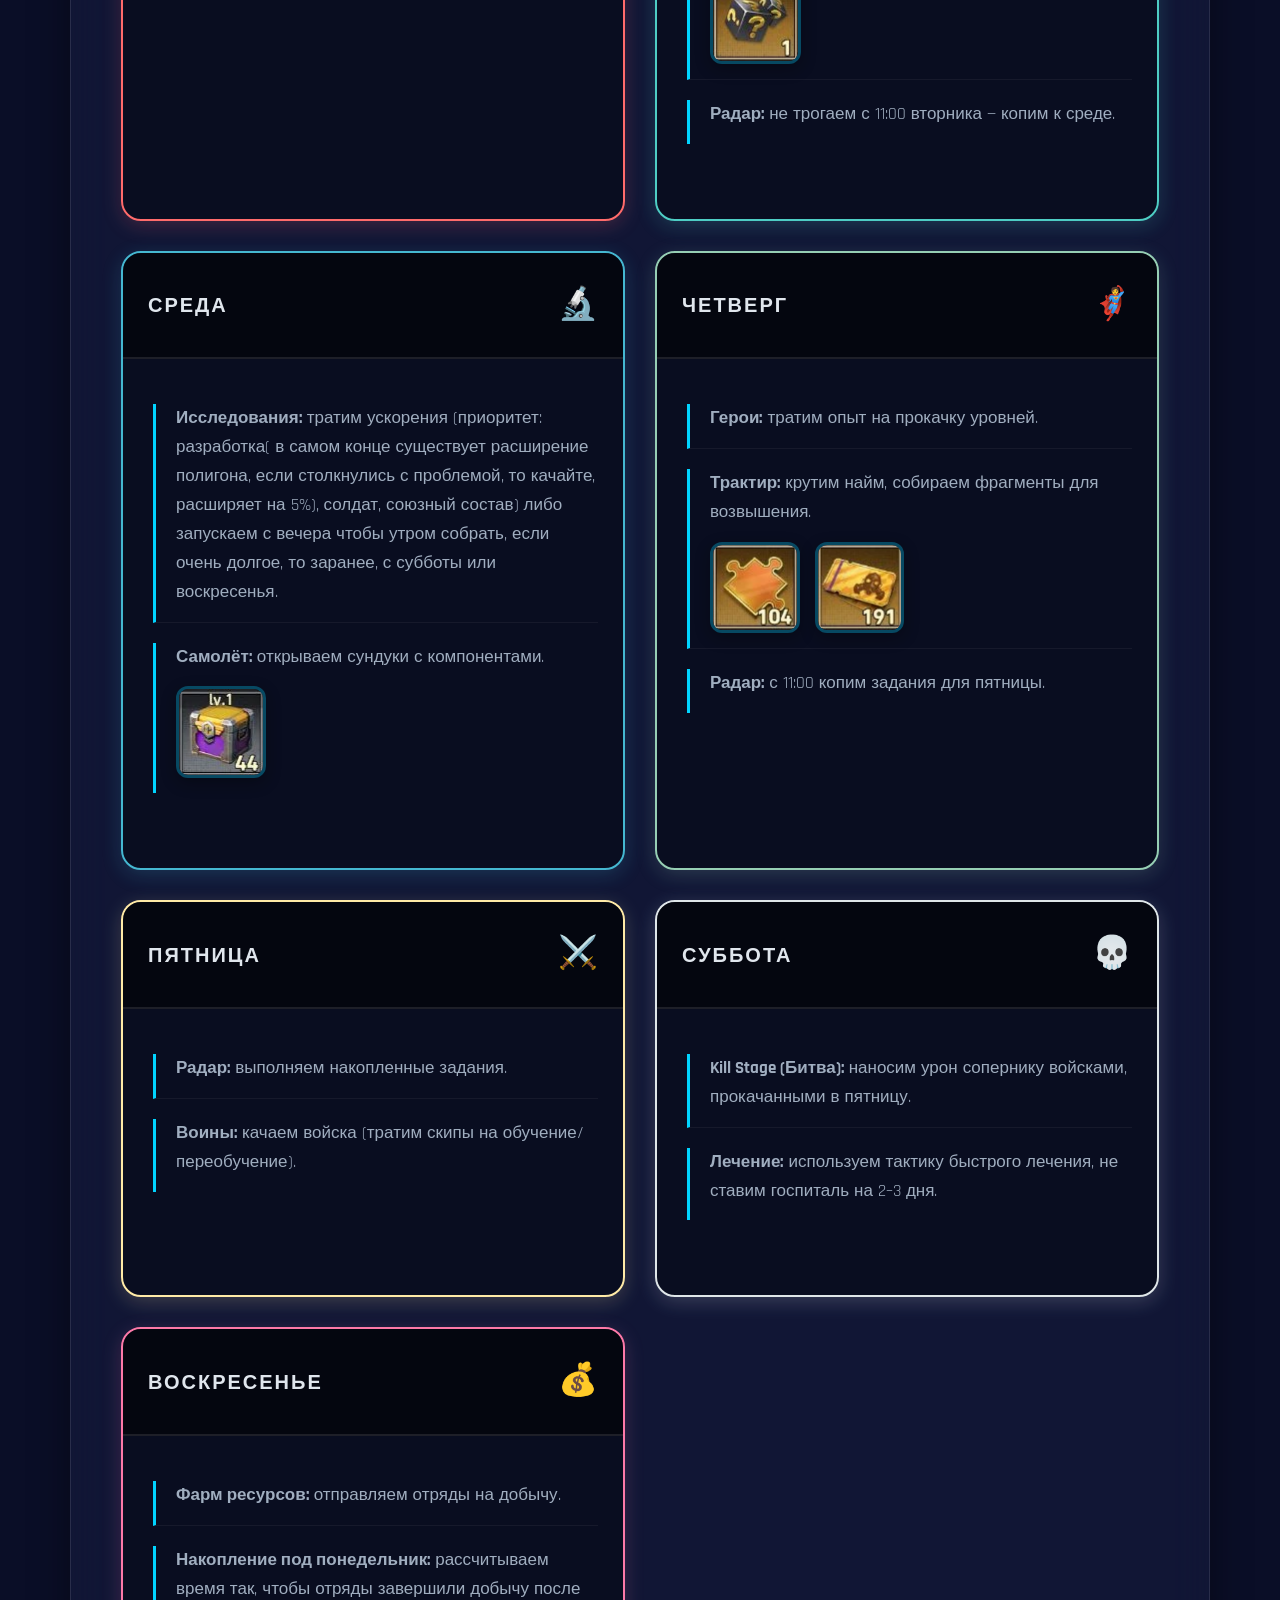
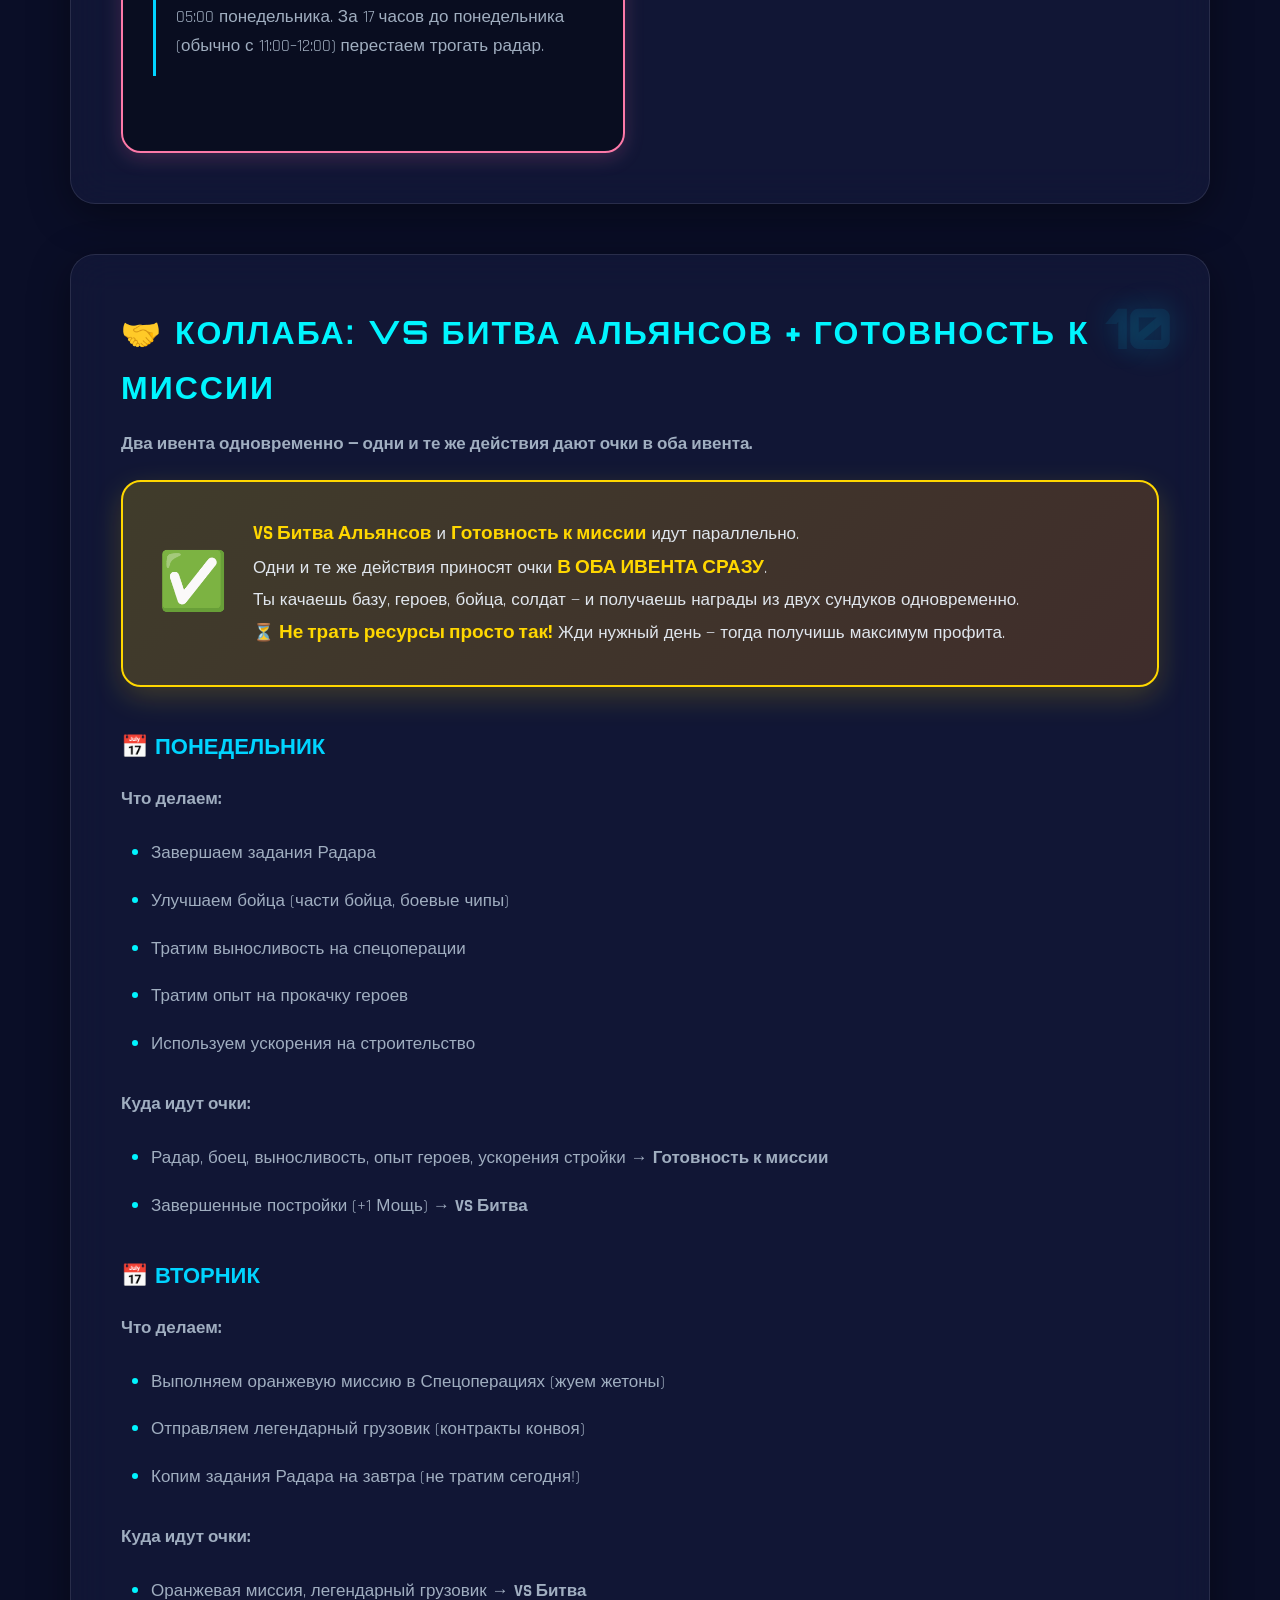
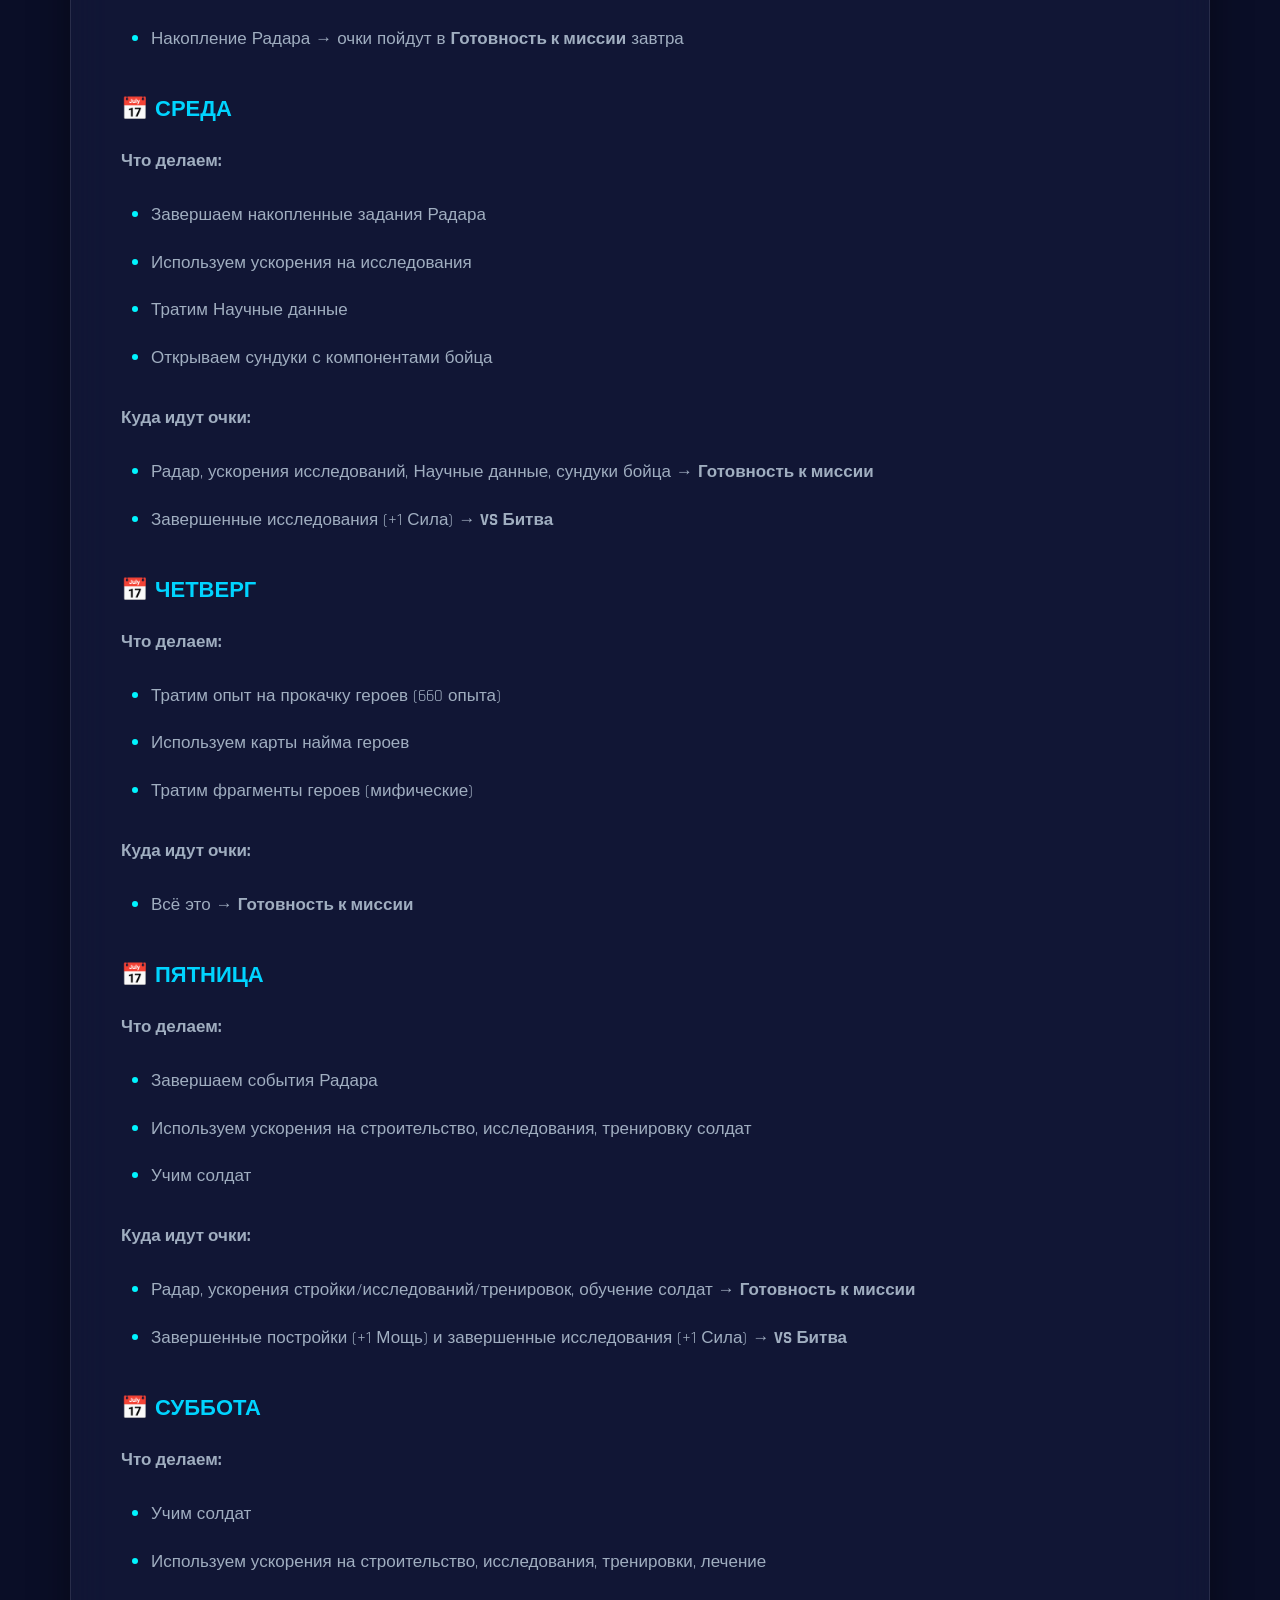
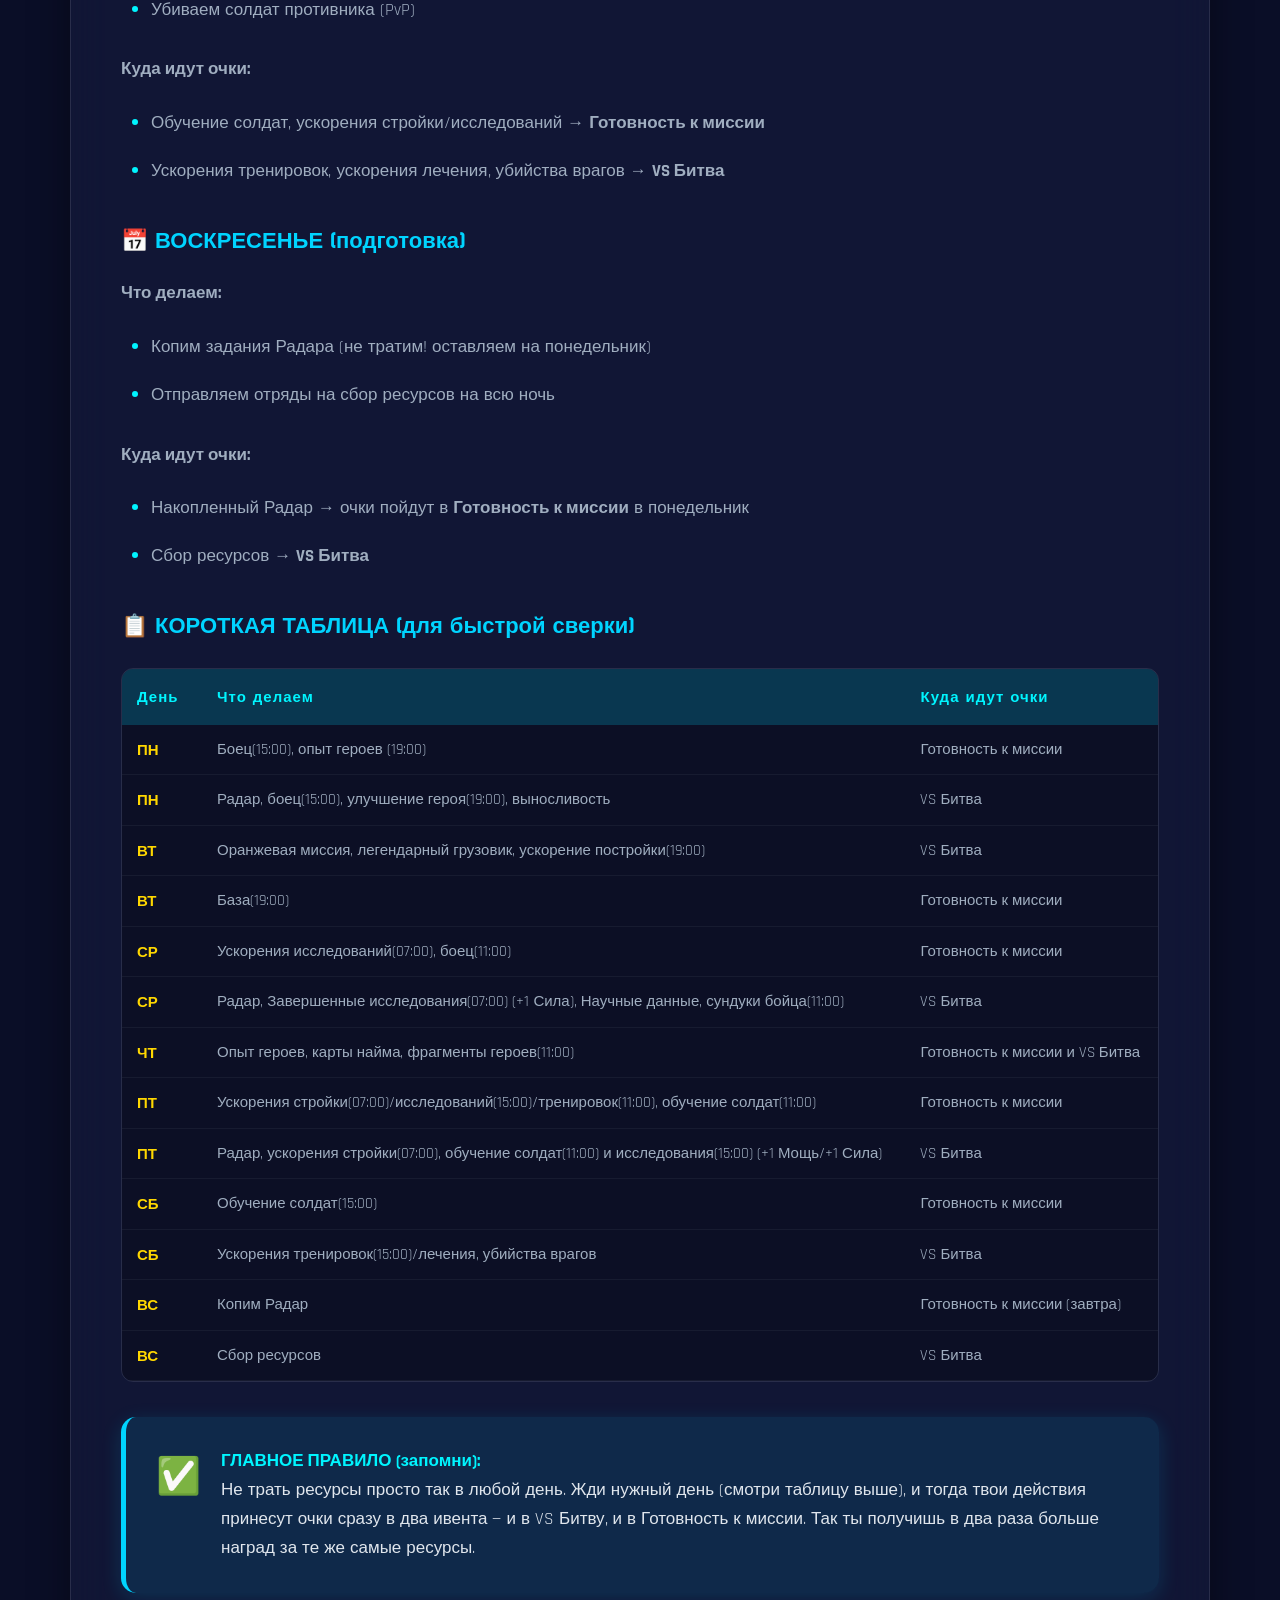
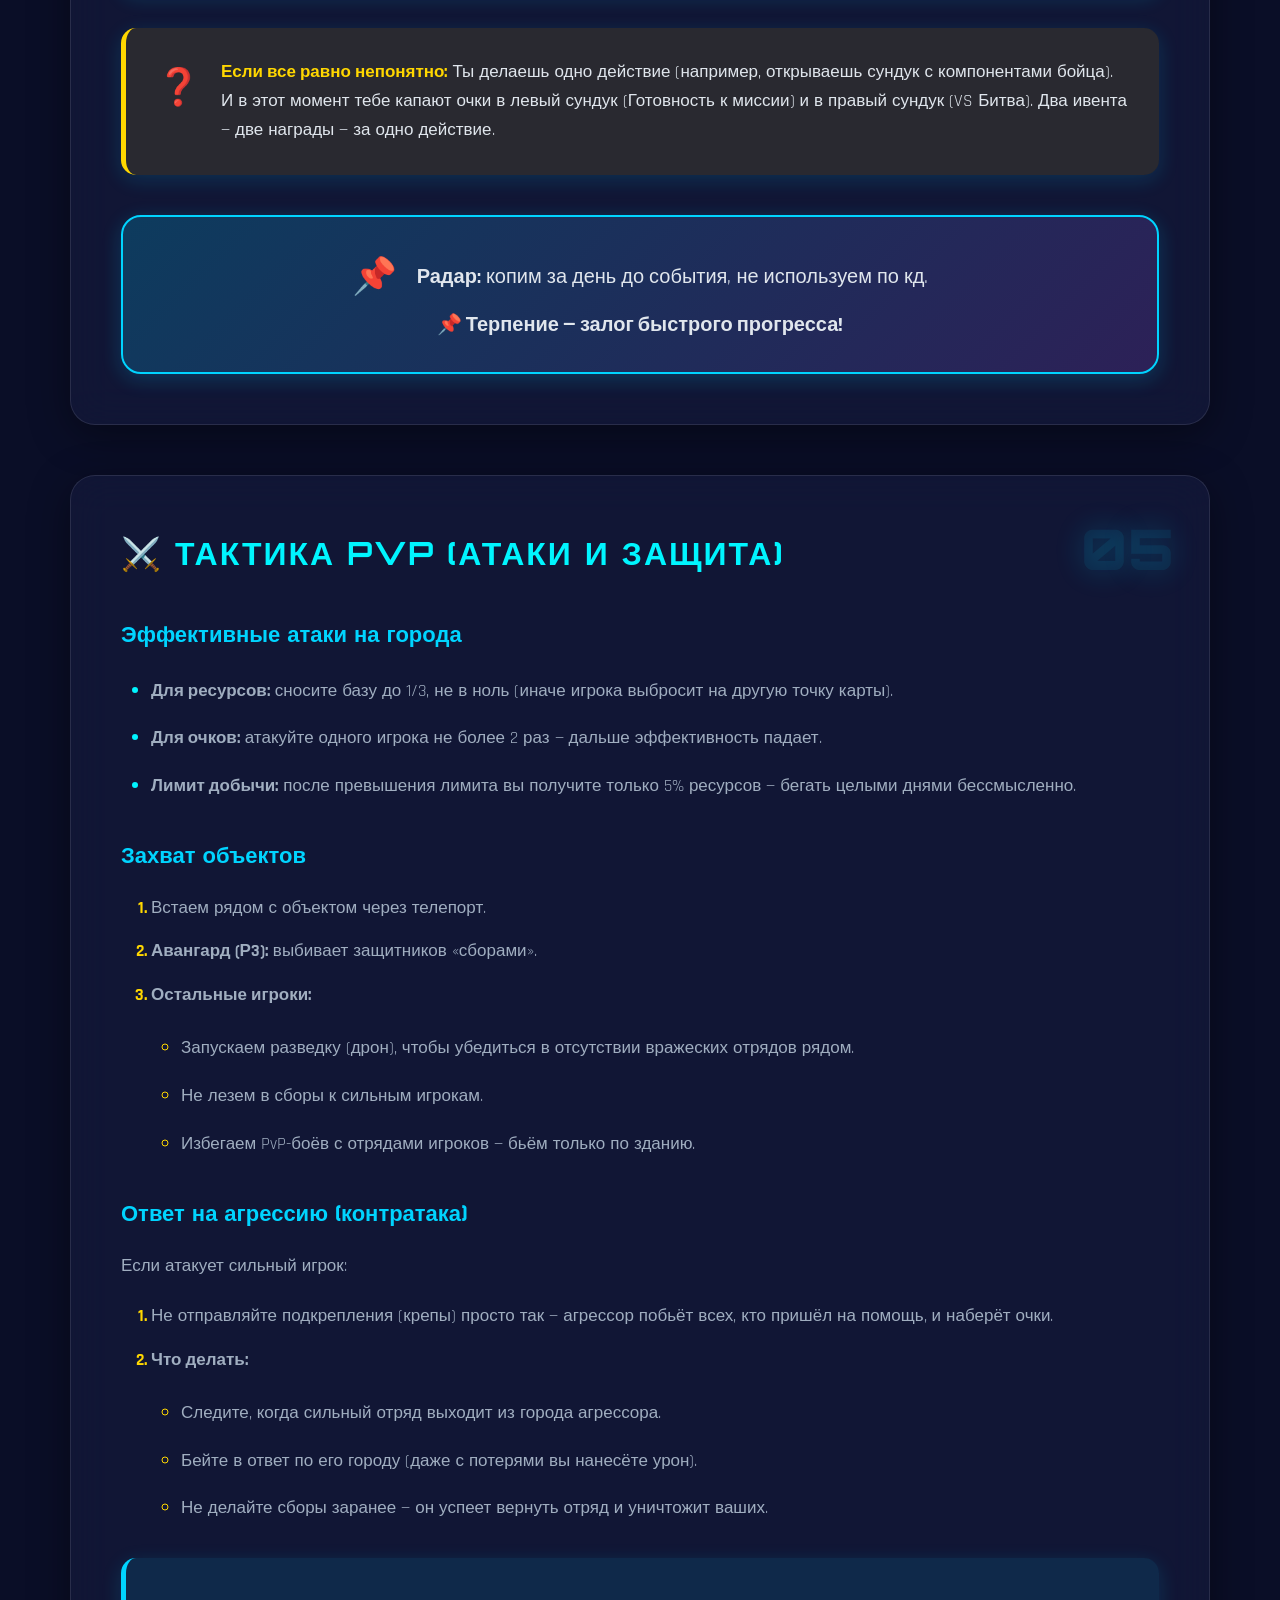
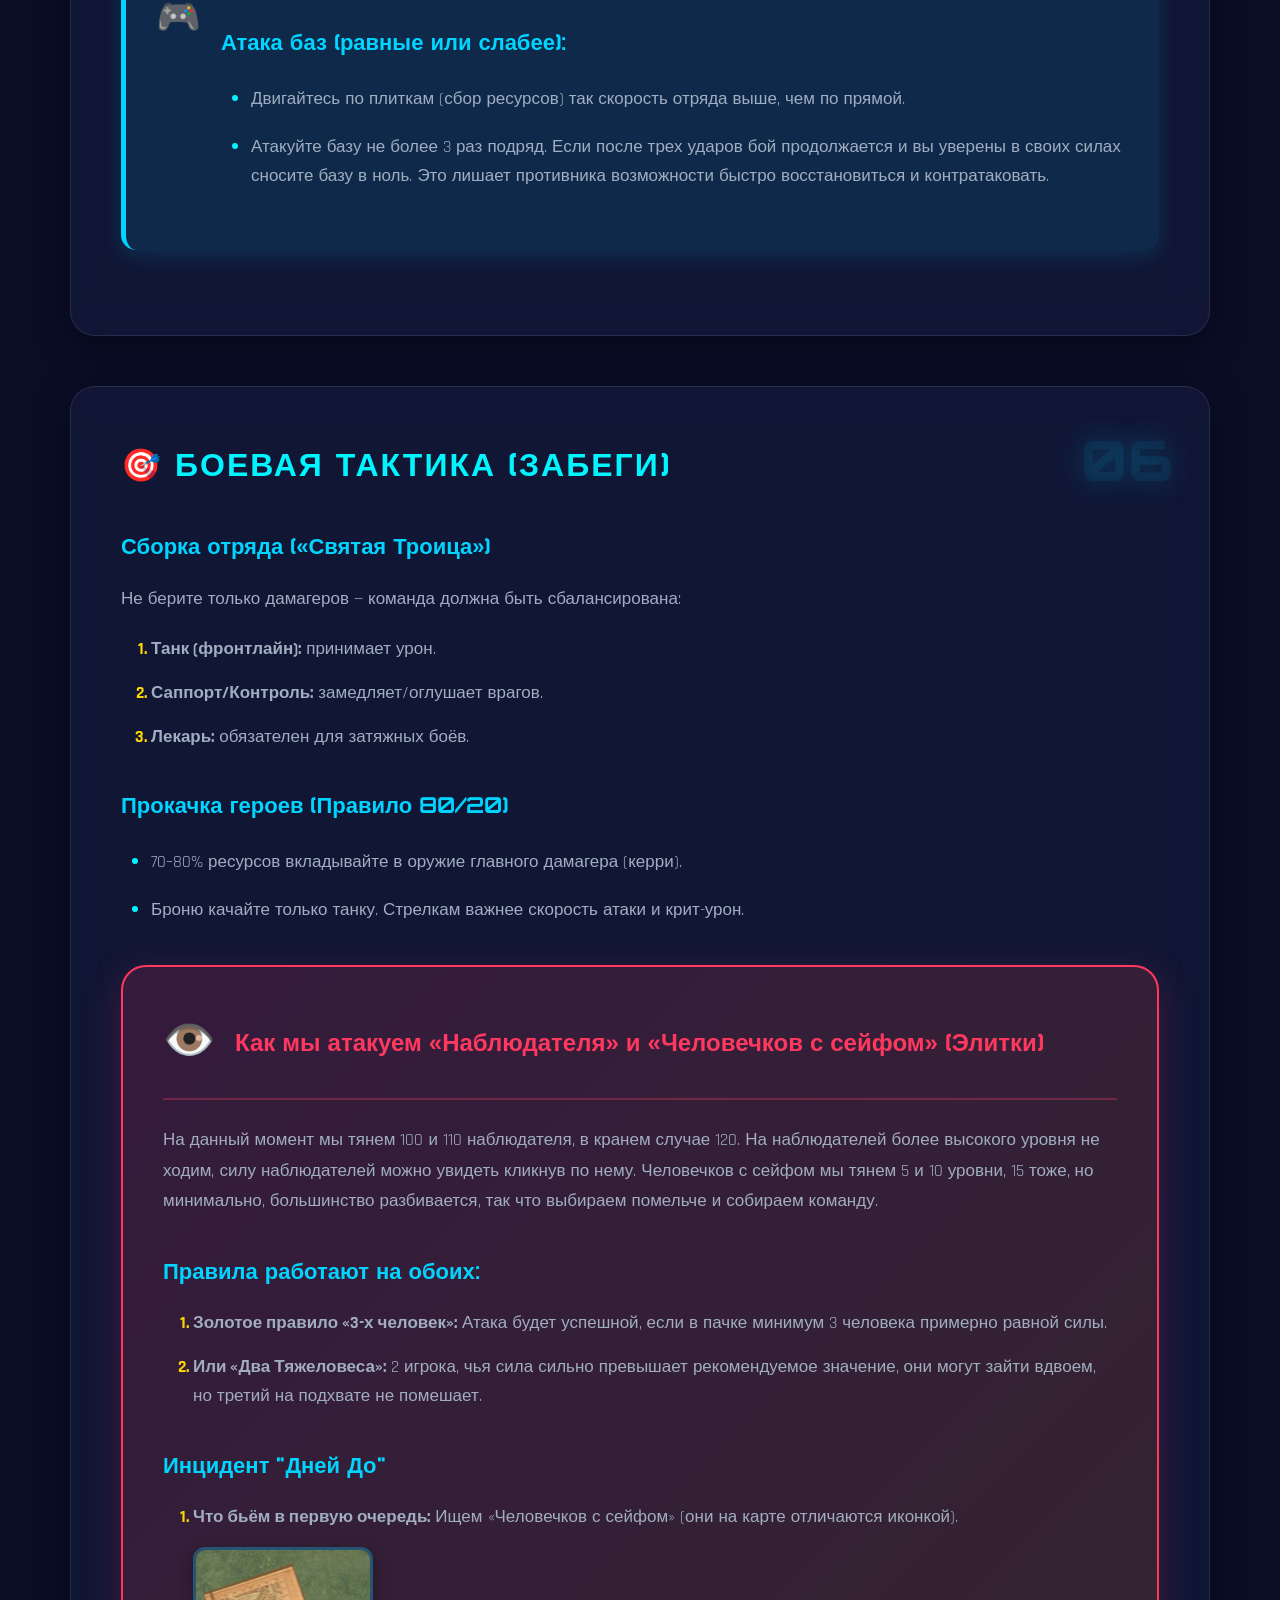
==== commit c5c5a3e1: "Add files via upload" ====
--- a/index.html
+++ b/index.html
@@ -10,12 +10,19 @@
 <body>
     <div class="particles" id="particles"></div>
     
-    <div class="print-btn-container">
-        <button onclick="window.print()" class="glow-btn">
-            <span class="btn-icon">📥</span>
-            <span>СОХРАНИТЬ PDF</span>
-        </button>
-    </div>
+    <!-- Навигация (добавлено) -->
+    <nav class="main-nav">
+        <div class="nav-links">
+            <a href="index.html" class="active">📚 Руководство</a>
+            <a href="train_schedule.html">🚂 Расписание</a>
+        </div>
+        <div class="nav-widget">
+            <div id="msk-clock" class="nav-clock">⏳ --:--</div>
+            <div id="nav-player-info" class="nav-player">🔍 Загрузка...</div>
+        </div>
+    </nav>
+    
+    
 
     <div class="document-container">
         <header class="main-header">
@@ -32,6 +39,13 @@
                 <span class="version-number">2026.ELITE</span>
             </div>
         </header>
+        
+        <div class="print-btn-container">
+          <button onclick="window.print()" class="glow-btn">
+              <span class="btn-icon">📥</span>
+              <span>СОХРАНИТЬ PDF</span>
+          </button>
+      </div>
 
         <section class="intro-section">
             <div class="section-icon">📖</div>
@@ -45,6 +59,50 @@
                 </div>
             </div>
         </section>
+
+        <section class="content-section">
+          <div class="section-number">11</div>
+          <h2>📜 ПРАВИЛА АЛЬЯНСА И ДИПЛОМАТИЯ</h2>
+      
+          <div class="golden-rule-box">
+              <span class="rule-emoji">🚫</span>
+              <div class="rule-content">
+                  <strong>НА СЕРВЕРЕ ДЕЙСТВУЕТ ЗАПРЕТ НА ГРАБЁЖ:</strong><br>
+                  • Запрещено грабить транспорт<br>
+                  • Запрещено грабить спецоперации<br>
+                  • Запрещено грабить топ-15 альянсов<br><br>
+                  Нарушение правил ведёт к санкциям.
+              </div>
+          </div>
+      
+          <div class="info-box">
+              <div class="info-icon">⚖️</div>
+              <div class="info-content">
+                  <strong>Если вы заметили нарушение:</strong><br>
+                  Не решайте вопросы самостоятельно. Немедленно обращайтесь к <strong>Лидеру</strong> или <strong>Дворецкому</strong>. Мы оперативно разберём ситуацию и применим меры.
+              </div>
+          </div>
+      
+          <h3>🤝 НАШИ СОЮЗНИКИ</h3>
+          <p>Мы поддерживаем дипломатические отношения и взаимовыручку со следующими альянсами:</p>
+          <div class="allies-container">
+              <span class="ally-tag">[BUFF]</span>
+              <span class="ally-tag">[IMP1]</span>
+              <span class="ally-tag">[DVG]</span>
+              <span class="ally-tag">[DDQ]</span>
+              <span class="ally-tag">[YOP]</span>
+              <span class="ally-tag">[Luna]</span>
+              <span class="ally-tag">[BaD]</span>
+              <span class="ally-tag">[DSC]</span>
+              <span class="ally-tag">[GOV]</span>
+              <span class="ally-tag">[LVG]</span>
+              <span class="ally-tag">[TKE]</span>
+              <span class="ally-tag">[imp2]</span>
+              <span class="ally-tag">[RPG]</span>
+              <span class="ally-tag">[Las]</span>
+              <span class="ally-tag">[Veri]</span>
+          </div>
+      </section>
 
         <section class="content-section">
             <div class="section-number">04</div>
@@ -169,7 +227,14 @@
                         <span class="day-icon">🏗️</span>
                     </div>
                     <ul class="day-tasks">
-                        <li><strong>Строительство:</strong> тратим ускорения на здания, если заранее ставили что-то крупное, то сохраняем, не жмём галочку тогда, оставляем до вторника. Также после повышения уровня дают здания, их можно подкопить, также проверяйте, у зданий могут быть бесплатные прокачки.</li>
+                        <li><strong>Строительство:</strong> 
+
+                          - Тратим ускорения на здания. 
+                          - Если заранее поставили какое-то крупное здание на прокачку, то не жмите галочку сразу. Оставьте его готовым до вторника. 
+                          
+                          - Также после повышения уровня базы появляются новые здания, их тоже можно подкопить. 
+                          
+                          -Проверяйте у некоторых зданий бывают бесплатные прокачки( в основном это здания с производством ресурсов) </li>
                         <li><strong>Грузовик:</strong> стараемся получить оранжевый (легендарный) грузовик. Тыкаем на иконку
                             <div class="image-showcase">
                                 <img src="images/8.jpg" alt="Грузовик" class="task-image">
@@ -201,8 +266,6 @@
                                 <img src="images/1.png" alt="Сундуки" class="task-image">
                             </div>
                         </li>
-
-
                     </ul>
                 </div>
 
@@ -257,6 +320,164 @@
                 </div>
             </div>
         </section>
+
+        <section class="content-section">
+          <div class="section-number">10</div>
+          <h2>🤝 КОЛЛАБА: VS БИТВА АЛЬЯНСОВ + ГОТОВНОСТЬ К МИССИИ</h2>
+          
+          <p><strong>Два ивента одновременно — одни и те же действия дают очки в оба ивента.</strong></p>
+      
+          <div class="golden-rule-box">
+              <span class="rule-emoji">✅</span>
+              <div class="rule-content">
+                  <strong>VS Битва Альянсов</strong> и <strong>Готовность к миссии</strong> идут параллельно.<br>
+                  Одни и те же действия приносят очки <strong>В ОБА ИВЕНТА СРАЗУ</strong>.<br>
+                  Ты качаешь базу, героев, бойца, солдат — и получаешь награды из двух сундуков одновременно.<br>
+                  ⏳ <strong>Не трать ресурсы просто так!</strong> Жди нужный день — тогда получишь максимум профита.
+              </div>
+          </div>
+      
+          <h3>📅 ПОНЕДЕЛЬНИК</h3>
+          <p><strong>Что делаем:</strong></p>
+          <ul>
+              <li>Завершаем задания Радара</li>
+              <li>Улучшаем бойца (части бойца, боевые чипы)</li>
+              <li>Тратим выносливость на спецоперации</li>
+              <li>Тратим опыт на прокачку героев</li>
+              <li>Используем ускорения на строительство</li>
+          </ul>
+          <p><strong>Куда идут очки:</strong></p>
+          <ul>
+              <li>Радар, боец, выносливость, опыт героев, ускорения стройки → <strong>Готовность к миссии</strong></li>
+              <li>Завершенные постройки (+1 Мощь) → <strong>VS Битва</strong></li>
+          </ul>
+      
+          <h3>📅 ВТОРНИК</h3>
+          <p><strong>Что делаем:</strong></p>
+          <ul>
+              <li>Выполняем оранжевую миссию в Спецоперациях (жуем жетоны)</li>
+              <li>Отправляем легендарный грузовик (контракты конвоя)</li>
+              <li>Копим задания Радара на завтра (не тратим сегодня!)</li>
+          </ul>
+          <p><strong>Куда идут очки:</strong></p>
+          <ul>
+              <li>Оранжевая миссия, легендарный грузовик → <strong>VS Битва</strong></li>
+              <li>Накопление Радара → очки пойдут в <strong>Готовность к миссии</strong> завтра</li>
+          </ul>
+      
+          <h3>📅 СРЕДА</h3>
+          <p><strong>Что делаем:</strong></p>
+          <ul>
+              <li>Завершаем накопленные задания Радара</li>
+              <li>Используем ускорения на исследования</li>
+              <li>Тратим Научные данные</li>
+              <li>Открываем сундуки с компонентами бойца</li>
+          </ul>
+          <p><strong>Куда идут очки:</strong></p>
+          <ul>
+              <li>Радар, ускорения исследований, Научные данные, сундуки бойца → <strong>Готовность к миссии</strong></li>
+              <li>Завершенные исследования (+1 Сила) → <strong>VS Битва</strong></li>
+          </ul>
+      
+          <h3>📅 ЧЕТВЕРГ</h3>
+          <p><strong>Что делаем:</strong></p>
+          <ul>
+              <li>Тратим опыт на прокачку героев (660 опыта)</li>
+              <li>Используем карты найма героев</li>
+              <li>Тратим фрагменты героев (мифические)</li>
+          </ul>
+          <p><strong>Куда идут очки:</strong></p>
+          <ul>
+              <li>Всё это → <strong>Готовность к миссии</strong></li>
+          </ul>
+      
+          <h3>📅 ПЯТНИЦА</h3>
+          <p><strong>Что делаем:</strong></p>
+          <ul>
+              <li>Завершаем события Радара</li>
+              <li>Используем ускорения на строительство, исследования, тренировку солдат</li>
+              <li>Учим солдат</li>
+          </ul>
+          <p><strong>Куда идут очки:</strong></p>
+          <ul>
+              <li>Радар, ускорения стройки/исследований/тренировок, обучение солдат → <strong>Готовность к миссии</strong></li>
+              <li>Завершенные постройки (+1 Мощь) и завершенные исследования (+1 Сила) → <strong>VS Битва</strong></li>
+          </ul>
+      
+          <h3>📅 СУББОТА</h3>
+          <p><strong>Что делаем:</strong></p>
+          <ul>
+              <li>Учим солдат</li>
+              <li>Используем ускорения на строительство, исследования, тренировки, лечение</li>
+              <li>Убиваем солдат противника (PvP)</li>
+          </ul>
+          <p><strong>Куда идут очки:</strong></p>
+          <ul>
+              <li>Обучение солдат, ускорения стройки/исследований → <strong>Готовность к миссии</strong></li>
+              <li>Ускорения тренировок, ускорения лечения, убийства врагов → <strong>VS Битва</strong></li>
+          </ul>
+      
+          <h3>📅 ВОСКРЕСЕНЬЕ (подготовка)</h3>
+          <p><strong>Что делаем:</strong></p>
+          <ul>
+              <li>Копим задания Радара (не тратим! оставляем на понедельник)</li>
+              <li>Отправляем отряды на сбор ресурсов на всю ночь</li>
+          </ul>
+          <p><strong>Куда идут очки:</strong></p>
+          <ul>
+              <li>Накопленный Радар → очки пойдут в <strong>Готовность к миссии</strong> в понедельник</li>
+              <li>Сбор ресурсов → <strong>VS Битва</strong></li>
+          </ul>
+      
+          <h3>📋 КОРОТКАЯ ТАБЛИЦА (для быстрой сверки)</h3>
+          <div class="table-wrapper">
+              <table class="collab-table">
+                  <thead>
+                      <tr>
+                          <th>День</th>
+                          <th>Что делаем</th>
+                          <th>Куда идут очки</th>
+                      </tr>
+                  </thead>
+                  <tbody>
+                      <tr><td>ПН</td><td> Боец(15:00), опыт героев (19:00) </td><td>Готовность к миссии</td></tr>
+                      <tr><td>ПН</td><td> Радар, боец(15:00), улучшение героя(19:00), выносливость</td><td>VS Битва</td></tr>
+                      <tr><td>ВТ</td><td> Оранжевая миссия, легендарный грузовик, ускорение постройки(19:00) </td><td>VS Битва</td></tr>
+                      <tr><td>ВТ</td><td> База(19:00) </td><td>Готовность к миссии </td></tr>
+                      <tr><td>СР</td><td> Ускорения исследований(07:00), боец(11:00)</td><td>Готовность к миссии</td></tr>
+                      <tr><td>СР</td><td> Радар, Завершенные исследования(07:00) (+1 Сила), Научные данные, сундуки бойца(11:00)</td><td>VS Битва</td></tr>
+                      <tr><td>ЧТ</td><td> Опыт героев, карты найма, фрагменты героев(11:00)</td><td>Готовность к миссии и VS Битва </td></tr>
+                      <tr><td>ПТ</td><td> Ускорения стройки(07:00)/исследований(15:00)/тренировок(11:00), обучение солдат(11:00)</td><td>Готовность к миссии</td></tr>
+                      <tr><td>ПТ</td><td> Радар, ускорения стройки(07:00), обучение солдат(11:00) и исследования(15:00) (+1 Мощь/+1 Сила)</td><td>VS Битва</td></tr>
+                      <tr><td>СБ</td><td> Обучение солдат(15:00) </td><td>Готовность к миссии</td></tr>
+                      <tr><td>СБ</td><td> Ускорения тренировок(15:00)/лечения, убийства врагов</td><td>VS Битва</td></tr>
+                      <tr><td>ВС</td><td> Копим Радар</td><td>Готовность к миссии (завтра)</td></tr>
+                      <tr><td>ВС</td><td> Сбор ресурсов</td><td>VS Битва</td></tr>
+                  </tbody>
+              </table>
+          </div>
+      
+          <div class="info-box">
+              <div class="info-icon">✅</div>
+              <div class="info-content">
+                  <strong>ГЛАВНОЕ ПРАВИЛО (запомни):</strong><br>
+                  Не трать ресурсы просто так в любой день. Жди нужный день (смотри таблицу выше), и тогда твои действия принесут очки сразу в два ивента — и в VS Битву, и в Готовность к миссии. Так ты получишь в два раза больше наград за те же самые ресурсы.
+              </div>
+          </div>
+      
+          <div class="info-box ps-note">
+              <div class="info-icon">❓</div>
+              <div class="info-content">
+                  <strong>Если все равно непонятно:</strong> Ты делаешь одно действие (например, открываешь сундук с компонентами бойца). И в этот момент тебе капают очки в левый сундук (Готовность к миссии) и в правый сундук (VS Битва). Два ивента — две награды — за одно действие.
+              </div>
+          </div>
+      
+          <div class="time-reminder">
+              <span class="reminder-icon">📌</span>
+              <strong>Радар:</strong> копим за день до события, не используем по кд.<br>
+              <strong>📌 Терпение — залог быстрого прогресса!</strong>
+          </div>
+      </section>
 
         <section class="content-section">
             <div class="section-number">05</div>
@@ -436,8 +657,6 @@
                     <li>Не игнорировать лечение.</li>
                 </ul>
             </div>
-
-            
         </section>
 
         <section class="content-section">
@@ -535,11 +754,12 @@
         </footer>
     </div>
 
+    <!-- Скрипты: частицы + навигация + часы/игрок -->
     <script>
+        // Частицы (эталон)
         document.addEventListener('DOMContentLoaded', function() {
             const particlesContainer = document.getElementById('particles');
             const particleCount = 50;
-            
             for (let i = 0; i < particleCount; i++) {
                 const particle = document.createElement('div');
                 particle.className = 'particle';
@@ -549,7 +769,44 @@
                 particle.style.animationDuration = (Math.random() * 10 + 5) + 's';
                 particlesContainer.appendChild(particle);
             }
+
+            // Часы и игрок (из нового)
+            const clockEl = document.getElementById('msk-clock');
+            const playerEl = document.getElementById('nav-player-info');
+            const getMoscowDate = () => new Date().toLocaleDateString('en-CA', { timeZone: 'Europe/Moscow' });
+            
+            const updateClock = () => {
+                const now = new Date();
+                const timeStr = now.toLocaleTimeString('ru-RU', { 
+                    timeZone: 'Europe/Moscow', hour: '2-digit', minute: '2-digit' 
+                });
+                if (clockEl) clockEl.textContent = `🕒 ${timeStr}`;
+            };
+
+            const loadTodayPlayer = async () => {
+                const today = getMoscowDate();
+                try {
+                    const response = await fetch('harddata/schedule.json');
+                    if (!response.ok) throw new Error('Нет доступа');
+                    const data = await response.json();
+                    const entry = data.find(item => item.date === today);
+                    if (playerEl) {
+                        if (entry) {
+                            playerEl.innerHTML = `👤 Дежурный: <span>${entry.player}</span>`;
+                        } else {
+                            playerEl.textContent = '📅 Сегодня нет смены';
+                        }
+                    }
+                } catch (err) {
+                    if (playerEl) playerEl.textContent = '⚠️ Ошибка';
+                    console.error('Schedule error:', err);
+                }
+            };
+
+            updateClock();
+            setInterval(updateClock, 1000);
+            loadTodayPlayer();
         });
     </script>
 </body>
-</html>
+</html>
--- a/style.css
+++ b/style.css
@@ -1,955 +1,685 @@
 :root {
-    --primary-dark: #0a0e27;
-    --secondary-dark: #151b3d;
-    --card-bg: rgba(21, 27, 61, 0.7);
-    --accent-blue: #00d4ff;
-    --accent-cyan: #00f5ff;
-    --accent-purple: #9d4edd;
-    --accent-violet: #7b2cbf;
-    --accent-gold: #ffd700;
-    --accent-orange: #ff8c00;
-    --accent-red: #ff3860;
-    --accent-green: #00ff88;
-    --text-primary: #e0e6ed;
-    --text-secondary: #a0aec0;
-    --text-muted: #718096;
-    --border-glow: rgba(0, 212, 255, 0.3);
-    --gradient-main: linear-gradient(135deg, #00d4ff 0%, #9d4edd 100%);
-    --gradient-gold: linear-gradient(135deg, #ffd700 0%, #ff8c00 100%);
-    --gradient-red: linear-gradient(135deg, #ff3860 0%, #ff8c00 100%);
-    --shadow-glow: 0 0 40px rgba(0, 212, 255, 0.3);
-    --shadow-card: 0 10px 40px rgba(0, 0, 0, 0.4);
-}
-
-* {
-    margin: 0;
-    padding: 0;
-    box-sizing: border-box;
-}
+  --primary-dark: #0a0e27;
+  --secondary-dark: #151b3d;
+  --card-bg: rgba(21, 27, 61, 0.7);
+  --accent-blue: #00d4ff;
+  --accent-cyan: #00f5ff;
+  --accent-purple: #9d4edd;
+  --accent-violet: #7b2cbf;
+  --accent-gold: #ffd700;
+  --accent-orange: #ff8c00;
+  --accent-red: #ff3860;
+  --accent-green: #00ff88;
+  --text-primary: #e0e6ed;
+  --text-secondary: #a0aec0;
+  --text-muted: #718096;
+  --border-glow: rgba(0, 212, 255, 0.3);
+  --gradient-main: linear-gradient(135deg, #00d4ff 0%, #9d4edd 100%);
+  --gradient-gold: linear-gradient(135deg, #ffd700 0%, #ff8c00 100%);
+  --gradient-red: linear-gradient(135deg, #ff3860 0%, #ff8c00 100%);
+  --shadow-glow: 0 0 40px rgba(0, 212, 255, 0.3);
+  --shadow-card: 0 10px 40px rgba(0, 0, 0, 0.4);
+}
+
+* { margin: 0; padding: 0; box-sizing: border-box; }
 
 body {
-    font-family: 'Rajdhani', sans-serif;
-    background: var(--primary-dark);
-    color: var(--text-primary);
-    line-height: 1.7;
-    overflow-x: hidden;
-    position: relative;
-    min-height: 100vh;
-    font-size: 16px;
-}
-
-/* Animated Background */
+  font-family: 'Rajdhani', sans-serif;
+  background: var(--primary-dark);
+  color: var(--text-primary);
+  line-height: 1.7;
+  overflow-x: hidden;
+  position: relative;
+  min-height: 100vh;
+  font-size: 16px;
+}
+
+/* ========== НАВИГАЦИЯ (добавлено) ========== */
+.main-nav {
+  display: flex;
+  justify-content: space-between;
+  align-items: center;
+  padding: 12px 30px;
+  background: var(--card-bg);
+  backdrop-filter: blur(20px);
+  border-bottom: 1px solid rgba(0, 212, 255, 0.2);
+  position: sticky;
+  top: 0;
+  z-index: 1001;
+}
+
+.nav-links {
+  display: flex;
+  gap: 8px;
+}
+
+.nav-links a {
+  padding: 10px 20px;
+  border-radius: 25px;
+  color: var(--text-secondary);
+  text-decoration: none;
+  font-family: 'Orbitron', sans-serif;
+  font-size: 13px;
+  font-weight: 600;
+  letter-spacing: 1px;
+  transition: all 0.3s ease;
+  border: 1px solid transparent;
+}
+
+.nav-links a:hover,
+.nav-links a.active {
+  background: rgba(0, 212, 255, 0.15);
+  color: var(--accent-cyan);
+  border-color: var(--accent-blue);
+  box-shadow: 0 0 20px rgba(0, 212, 255, 0.2);
+}
+
+/* Виджет в навигации */
+.nav-widget {
+  display: flex;
+  align-items: center;
+  gap: 20px;
+  background: rgba(0, 0, 0, 0.3);
+  padding: 8px 20px;
+  border-radius: 25px;
+  border: 1px solid rgba(255, 255, 255, 0.1);
+}
+
+.nav-clock {
+  font-family: 'Orbitron', monospace;
+  color: var(--accent-cyan);
+  font-size: 14px;
+  font-weight: 600;
+  letter-spacing: 1px;
+  text-shadow: 0 0 10px rgba(0, 245, 255, 0.4);
+}
+
+.nav-player {
+  color: var(--text-primary);
+  font-size: 14px;
+  font-weight: 500;
+}
+
+.nav-player span {
+  color: var(--accent-gold);
+  font-weight: 700;
+}
+
+/* ========== ОСНОВНЫЕ СТИЛИ (эталон) ========== */
 .particles {
-    position: fixed;
-    top: 0;
-    left: 0;
-    width: 100%;
-    height: 100%;
-    pointer-events: none;
-    z-index: 0;
-    overflow: hidden;
-    background: 
-        radial-gradient(ellipse at 20% 20%, rgba(0, 212, 255, 0.15) 0%, transparent 50%),
-        radial-gradient(ellipse at 80% 80%, rgba(157, 78, 221, 0.15) 0%, transparent 50%),
-        radial-gradient(ellipse at 50% 50%, rgba(0, 245, 255, 0.05) 0%, transparent 70%);
+  position: fixed; top: 0; left: 0; width: 100%; height: 100%;
+  pointer-events: none; z-index: 0; overflow: hidden;
+  background: 
+      radial-gradient(ellipse at 20% 20%, rgba(0, 212, 255, 0.15) 0%, transparent 50%),
+      radial-gradient(ellipse at 80% 80%, rgba(157, 78, 221, 0.15) 0%, transparent 50%),
+      radial-gradient(ellipse at 50% 50%, rgba(0, 245, 255, 0.05) 0%, transparent 70%);
 }
 
 .particle {
-    position: absolute;
-    width: 3px;
-    height: 3px;
-    background: var(--accent-cyan);
-    border-radius: 50%;
-    opacity: 0;
-    animation: float 15s infinite ease-in-out;
-    box-shadow: 0 0 15px var(--accent-cyan), 0 0 30px var(--accent-blue);
+  position: absolute; width: 3px; height: 3px; background: var(--accent-cyan);
+  border-radius: 50%; opacity: 0;
+  animation: float 15s infinite ease-in-out;
+  box-shadow: 0 0 15px var(--accent-cyan), 0 0 30px var(--accent-blue);
 }
 
 @keyframes float {
-    0%, 100% {
-        opacity: 0;
-        transform: translateY(100vh) scale(0) rotate(0deg);
-    }
-    10% {
-        opacity: 1;
-    }
-    90% {
-        opacity: 0.8;
-    }
-    100% {
-        opacity: 0;
-        transform: translateY(-100vh) scale(1.5) rotate(720deg);
-    }
-}
-
-/* Print Button */
+  0%, 100% { opacity: 0; transform: translateY(100vh) scale(0) rotate(0deg); }
+  10% { opacity: 1; }
+  90% { opacity: 0.8; }
+  100% { opacity: 0; transform: translateY(-100vh) scale(1.5) rotate(720deg); }
+}
+
 .print-btn-container {
-    position: fixed;
-    top: 20px;
-    right: 20px;
-    z-index: 1000;
+  text-align: right;
+  margin: -30px 0 40px 0; /* немного «наезжаем» на хедер для красоты */
+  position: relative;
+  z-index: 50;
+  pointer-events: none; /* чтобы не перекрывала клики по хедеру */
+}
+
+.print-btn-container .glow-btn {
+  pointer-events: auto; /* кнопка должна оставаться кликабельной */
+  margin: 0;
 }
 
 .glow-btn {
-    background: var(--gradient-main);
-    border: 2px solid rgba(255, 255, 255, 0.1);
-    padding: 15px 30px;
-    border-radius: 50px;
-    color: white;
-    font-family: 'Orbitron', sans-serif;
-    font-weight: 700;
-    font-size: 14px;
-    cursor: pointer;
-    display: flex;
-    align-items: center;
-    gap: 10px;
-    box-shadow: 0 0 30px rgba(0, 212, 255, 0.4), inset 0 0 20px rgba(255, 255, 255, 0.1);
-    transition: all 0.3s cubic-bezier(0.4, 0, 0.2, 1);
-    text-transform: uppercase;
-    letter-spacing: 2px;
-    backdrop-filter: blur(10px);
+  background: var(--gradient-main); border: 2px solid rgba(255,255,255,0.1);
+  padding: 15px 30px; border-radius: 50px; color: white;
+  font-family: 'Orbitron', sans-serif; font-weight: 700; font-size: 14px;
+  cursor: pointer; display: flex; align-items: center; gap: 10px;
+  box-shadow: 0 0 30px rgba(0,212,255,0.4), inset 0 0 20px rgba(255,255,255,0.1);
+  transition: all 0.3s cubic-bezier(0.4,0,0.2,1);
+  text-transform: uppercase; letter-spacing: 2px; backdrop-filter: blur(10px);
 }
 
 .glow-btn:hover {
-    transform: translateY(-3px) scale(1.02);
-    box-shadow: 0 10px 50px rgba(0, 212, 255, 0.6), inset 0 0 30px rgba(255, 255, 255, 0.2);
-}
-
-.btn-icon {
-    font-size: 20px;
-}
-
-/* Main Container */
+  transform: translateY(-3px) scale(1.02);
+  box-shadow: 0 10px 50px rgba(0,212,255,0.6), inset 0 0 30px rgba(255,255,255,0.2);
+}
+
+.btn-icon { font-size: 20px; }
+
 .document-container {
-    max-width: 1200px;
-    margin: 0 auto;
-    padding: 60px 30px;
-    position: relative;
-    z-index: 1;
-}
-
-/* Header */
+  max-width: 1200px; margin: 0 auto; padding: 60px 30px;
+  position: relative; z-index: 1;
+}
+
 .main-header {
+  text-align: center; margin-bottom: 80px; position: relative;
+  padding: 60px 40px;
+  background: linear-gradient(135deg, rgba(0,212,255,0.1) 0%, rgba(157,78,221,0.1) 100%);
+  border-radius: 30px; border: 1px solid rgba(0,212,255,0.2);
+  box-shadow: var(--shadow-card), inset 0 0 60px rgba(0,212,255,0.05);
+  backdrop-filter: blur(20px);
+}
+
+.header-glow {
+  position: absolute; top: 50%; left: 50%; transform: translate(-50%,-50%);
+  width: 400px; height: 400px;
+  background: radial-gradient(circle, rgba(0,212,255,0.3) 0%, transparent 70%);
+  pointer-events: none; animation: pulse-glow 4s ease-in-out infinite;
+}
+
+@keyframes pulse-glow {
+  0%, 100% { opacity: 0.5; transform: translate(-50%,-50%) scale(1); }
+  50% { opacity: 0.8; transform: translate(-50%,-50%) scale(1.1); }
+}
+
+.alliance-badge {
+  display: inline-block; margin-bottom: 30px; padding: 20px 50px;
+  background: var(--gradient-main); border-radius: 20px;
+  box-shadow: 0 0 60px rgba(0,212,255,0.5), inset 0 0 30px rgba(255,255,255,0.2);
+  animation: badge-pulse 2s ease-in-out infinite;
+  position: relative; overflow: hidden;
+}
+
+.alliance-badge::before {
+  content: ''; position: absolute; top: -50%; left: -50%;
+  width: 200%; height: 200%;
+  background: linear-gradient(45deg, transparent, rgba(255,255,255,0.3), transparent);
+  animation: shine 3s infinite;
+}
+
+@keyframes badge-pulse { 0%, 100% { transform: scale(1); } 50% { transform: scale(1.05); } }
+@keyframes shine { 0% { transform: translateX(-100%) rotate(45deg); } 100% { transform: translateX(100%) rotate(45deg); } }
+
+.badge-text {
+  font-family: 'Orbitron', sans-serif; font-size: 42px; font-weight: 900;
+  color: white; letter-spacing: 12px; text-shadow: 0 0 30px rgba(0,0,0,0.5);
+  position: relative; z-index: 1;
+}
+
+.main-title {
+  font-family: 'Orbitron', sans-serif; font-size: 52px; font-weight: 900;
+  margin-bottom: 25px; text-transform: uppercase; letter-spacing: 4px;
+  position: relative; z-index: 1;
+}
+
+.title-line {
+  display: block;
+  background: linear-gradient(135deg, #00d4ff 0%, #00f5ff 50%, #9d4edd 100%);
+  -webkit-background-clip: text; -webkit-text-fill-color: transparent;
+  background-clip: text; filter: drop-shadow(0 0 20px rgba(0,212,255,0.3));
+}
+
+.title-accent {
+  display: block; font-size: 36px;
+  background: var(--gradient-gold); -webkit-background-clip: text;
+  -webkit-text-fill-color: transparent; background-clip: text;
+  margin-top: 15px; text-shadow: 0 0 40px rgba(255,215,0,0.5);
+  letter-spacing: 6px;
+}
+
+.version-tag {
+  display: inline-flex; gap: 15px; padding: 12px 30px;
+  background: rgba(0,212,255,0.15); border: 2px solid var(--accent-blue);
+  border-radius: 30px; font-family: 'Orbitron', sans-serif;
+  font-size: 12px; letter-spacing: 3px;
+  box-shadow: 0 0 20px rgba(0,212,255,0.2); position: relative; z-index: 1;
+}
+
+.version-label { color: var(--text-secondary); }
+.version-number { color: var(--accent-cyan); font-weight: 700; text-shadow: 0 0 10px rgba(0,245,255,0.5); }
+
+.intro-section {
+  background: var(--card-bg); backdrop-filter: blur(20px);
+  border: 1px solid rgba(0,212,255,0.3); border-radius: 25px;
+  padding: 50px; margin-bottom: 50px; position: relative; overflow: hidden;
+  box-shadow: var(--shadow-card);
+}
+
+.intro-section::before {
+  content: ''; position: absolute; top: 0; left: 0; right: 0; height: 4px;
+  background: var(--gradient-main); box-shadow: 0 0 20px var(--accent-blue);
+}
+
+.section-icon {
+  font-size: 56px; margin-bottom: 25px; display: block;
+  animation: icon-float 3s ease-in-out infinite;
+}
+
+@keyframes icon-float { 0%, 100% { transform: translateY(0); } 50% { transform: translateY(-10px); } }
+
+.intro-section h2 {
+  font-family: 'Orbitron', sans-serif; font-size: 36px; margin-bottom: 25px;
+  color: var(--accent-cyan); text-transform: uppercase; letter-spacing: 3px;
+}
+
+.intro-text { font-size: 19px; color: var(--text-secondary); margin-bottom: 35px; line-height: 1.8; }
+
+.golden-rule {
+  display: flex; align-items: center; gap: 25px;
+  background: linear-gradient(135deg, rgba(255,215,0,0.15), rgba(255,140,0,0.15));
+  border-left: 5px solid var(--accent-gold); padding: 30px; border-radius: 15px;
+  box-shadow: 0 5px 20px rgba(255,215,0,0.2);
+}
+
+.rule-icon { font-size: 42px; flex-shrink: 0; }
+.rule-text { font-size: 18px; line-height: 1.7; color: var(--text-primary); }
+.rule-text strong { color: var(--accent-gold); font-size: 20px; }
+
+.content-section {
+  background: var(--card-bg); backdrop-filter: blur(20px);
+  border: 1px solid rgba(255,255,255,0.1); border-radius: 25px;
+  padding: 50px; margin-bottom: 50px; position: relative; overflow: hidden;
+  box-shadow: var(--shadow-card); transition: all 0.3s ease;
+}
+
+.content-section:hover {
+  border-color: rgba(0,212,255,0.3);
+  box-shadow: 0 15px 50px rgba(0,0,0,0.5), 0 0 40px rgba(0,212,255,0.1);
+}
+
+.section-number {
+  position: absolute; top: 25px; right: 35px;
+  font-family: 'Orbitron', sans-serif; font-size: 56px; font-weight: 900;
+  color: rgba(0,212,255,0.08); z-index: 0;
+  text-shadow: 0 0 30px rgba(0,212,255,0.2);
+}
+
+.content-section h2 {
+  font-family: 'Orbitron', sans-serif; font-size: 32px; margin-bottom: 15px;
+  color: var(--accent-cyan); position: relative; z-index: 1;
+  text-transform: uppercase; letter-spacing: 2px;
+}
+
+.section-subtitle {
+  font-size: 15px; color: var(--accent-purple); text-transform: uppercase;
+  letter-spacing: 4px; margin-bottom: 35px; padding-left: 8px;
+  border-left: 4px solid var(--accent-purple); font-weight: 600;
+}
+
+.content-section p { margin-bottom: 20px; font-size: 17px; line-height: 1.8; color: var(--text-secondary); }
+.content-section h3 {
+  font-family: 'Orbitron', sans-serif; font-size: 22px; margin: 35px 0 20px 0;
+  color: var(--accent-blue); position: relative; z-index: 1;
+}
+.content-section h4 {
+  font-family: 'Orbitron', sans-serif; font-size: 18px; margin: 25px 0 15px 0;
+  color: var(--accent-gold);
+}
+
+.content-section ul, .content-section ol { margin: 20px 0 30px 0; padding-left: 30px; }
+.content-section li {
+  margin-bottom: 15px; font-size: 17px; line-height: 1.7;
+  color: var(--text-secondary); position: relative;
+}
+.content-section ul li::marker { color: var(--accent-cyan); font-size: 1.2em; }
+.content-section ol li::marker { color: var(--accent-gold); font-weight: 700; }
+
+.info-box {
+  display: flex; gap: 20px; background: rgba(0,212,255,0.1);
+  border-left: 5px solid var(--accent-blue); padding: 30px; border-radius: 15px;
+  margin: 35px 0; box-shadow: 0 5px 20px rgba(0,212,255,0.15);
+  transition: all 0.3s ease;
+}
+.info-box:hover { transform: translateX(5px); box-shadow: 0 8px 30px rgba(0,212,255,0.25); }
+.ps-note { background: rgba(255,215,0,0.1); border-left-color: var(--accent-gold); }
+.info-icon { font-size: 36px; flex-shrink: 0; }
+.info-content { flex: 1; font-size: 17px; line-height: 1.7; }
+.info-content strong { color: var(--accent-cyan); }
+.ps-note .info-content strong { color: var(--accent-gold); }
+
+.golden-rule-box {
+  background: linear-gradient(135deg, rgba(255,215,0,0.2), rgba(255,140,0,0.2));
+  border: 2px solid var(--accent-gold); border-radius: 20px; padding: 35px;
+  display: flex; gap: 25px; align-items: center; margin-bottom: 40px;
+  box-shadow: 0 10px 30px rgba(255,215,0,0.2);
+}
+.rule-emoji { font-size: 56px; flex-shrink: 0; }
+.rule-content { font-size: 17px; line-height: 1.8; color: var(--text-primary); }
+.rule-content strong { color: var(--accent-gold); font-size: 19px; }
+
+.calendar-grid-enhanced {
+  display: grid; grid-template-columns: repeat(auto-fit, minmax(380px, 1fr));
+  gap: 30px; margin-top: 40px;
+}
+
+.day-card-enhanced {
+  background: rgba(0,0,0,0.4); border-radius: 20px; overflow: hidden;
+  border: 2px solid transparent; transition: all 0.4s cubic-bezier(0.4,0,0.2,1);
+  box-shadow: 0 5px 20px rgba(0,0,0,0.3);
+}
+.day-card-enhanced:hover { transform: translateY(-8px); box-shadow: 0 15px 40px rgba(0,0,0,0.5); }
+.day-card-enhanced.monday { border-color: #ff6b6b; box-shadow: 0 5px 20px rgba(255,107,107,0.2); }
+.day-card-enhanced.tuesday { border-color: #4ecdc4; box-shadow: 0 5px 20px rgba(78,205,196,0.2); }
+.day-card-enhanced.wednesday { border-color: #45b7d1; box-shadow: 0 5px 20px rgba(69,183,209,0.2); }
+.day-card-enhanced.thursday { border-color: #96ceb4; box-shadow: 0 5px 20px rgba(150,206,180,0.2); }
+.day-card-enhanced.friday { border-color: #ffeaa7; box-shadow: 0 5px 20px rgba(255,234,167,0.2); }
+.day-card-enhanced.saturday { border-color: #dfe6e9; box-shadow: 0 5px 20px rgba(223,230,233,0.2); }
+.day-card-enhanced.sunday { border-color: #fd79a8; box-shadow: 0 5px 20px rgba(253,121,168,0.2); }
+
+.day-header {
+  padding: 25px; display: flex; justify-content: space-between; align-items: center;
+  background: rgba(0,0,0,0.5); border-bottom: 2px solid rgba(255,255,255,0.1);
+}
+.day-name { font-family: 'Orbitron', sans-serif; font-weight: 700; font-size: 20px; letter-spacing: 2px; }
+.day-icon { font-size: 32px; }
+.day-tasks { padding: 25px; list-style: none; }
+.day-tasks li {
+  margin-bottom: 20px; padding-left: 20px; border-left: 3px solid var(--accent-blue);
+  padding-bottom: 15px; border-bottom: 1px solid rgba(255,255,255,0.05);
+}
+.day-tasks li:last-child { border-bottom: none; }
+
+.image-showcase { display: flex; gap: 15px; margin-top: 15px; flex-wrap: wrap; }
+.task-image {
+  max-width: 180px; border-radius: 12px; border: 3px solid rgba(0,212,255,0.3);
+  transition: all 0.3s ease; box-shadow: 0 5px 15px rgba(0,0,0,0.3);
+}
+.task-image:hover { transform: scale(1.05) rotate(2deg); border-color: var(--accent-cyan); box-shadow: 0 8px 25px rgba(0,212,255,0.4); }
+.task-image.inline { display: inline-block; margin: 10px 5px; max-width: 140px; }
+
+.elite-raid-box {
+  background: linear-gradient(135deg, rgba(255,56,96,0.15), rgba(255,140,0,0.15));
+  border: 2px solid var(--accent-red); border-radius: 25px; padding: 40px;
+  margin: 40px 0; box-shadow: 0 10px 40px rgba(255,56,96,0.2);
+}
+.raid-header {
+  display: flex; align-items: center; gap: 20px; margin-bottom: 25px;
+  padding-bottom: 20px; border-bottom: 2px solid rgba(255,56,96,0.3);
+}
+.raid-icon { font-size: 42px; }
+.raid-header h3 {
+  font-family: 'Orbitron', sans-serif; color: var(--accent-red);
+  margin: 0; font-size: 24px;
+}
+
+.healing-section {
+  background: linear-gradient(135deg, rgba(0,255,136,0.15), rgba(0,212,255,0.15));
+  border: 2px solid var(--accent-green); border-radius: 20px; padding: 35px;
+  margin: 40px 0; box-shadow: 0 10px 30px rgba(0,255,136,0.15);
+}
+.healing-section h3 { color: var(--accent-green); margin-top: 0; }
+
+.forbidden-actions {
+  background: linear-gradient(135deg, rgba(255,56,96,0.15), rgba(255,0,0,0.1));
+  border: 2px solid var(--accent-red); border-radius: 20px; padding: 35px; margin: 40px 0;
+}
+.forbidden-actions h3 { color: var(--accent-red); margin-top: 0; }
+.forbidden-list { list-style: none; margin-top: 20px; padding: 0; }
+.forbidden-list li { padding: 15px 0; border-bottom: 1px solid rgba(255,56,96,0.2); font-size: 17px; }
+.forbidden-list li:last-child { border-bottom: none; }
+
+.time-reminder {
+  background: linear-gradient(135deg, rgba(0,212,255,0.2), rgba(157,78,221,0.2));
+  border-radius: 20px; padding: 30px; text-align: center; font-size: 20px;
+  margin-top: 40px; border: 2px solid var(--accent-blue);
+  box-shadow: 0 5px 20px rgba(0,212,255,0.2);
+}
+.reminder-icon { font-size: 36px; margin-right: 15px; vertical-align: middle; }
+
+.dictionary-grid {
+  display: grid; grid-template-columns: repeat(auto-fill, minmax(300px, 1fr));
+  gap: 20px; margin-top: 40px;
+}
+.dict-item {
+  background: rgba(0,0,0,0.4); border-radius: 15px; padding: 25px;
+  border-left: 4px solid var(--accent-blue); transition: all 0.3s ease;
+  box-shadow: 0 5px 15px rgba(0,0,0,0.2);
+}
+.dict-item:hover {
+  transform: translateX(8px); border-left-color: var(--accent-cyan);
+  box-shadow: 0 8px 25px rgba(0,212,255,0.2); background: rgba(0,212,255,0.05);
+}
+.dict-term {
+  display: block; font-family: 'Orbitron', sans-serif; color: var(--accent-cyan);
+  font-weight: 700; margin-bottom: 10px; font-size: 16px; letter-spacing: 1px;
+}
+.dict-def { color: var(--text-secondary); font-size: 15px; line-height: 1.6; }
+
+.main-footer {
+  text-align: center; padding: 80px 40px;
+  background: linear-gradient(135deg, rgba(0,212,255,0.1), rgba(157,78,221,0.1));
+  border-radius: 30px; margin-top: 60px; position: relative; overflow: hidden;
+  border: 1px solid rgba(0,212,255,0.2); box-shadow: var(--shadow-card);
+}
+.footer-content { position: relative; z-index: 1; }
+.footer-signature { margin-bottom: 30px; }
+.signature-heart {
+  font-size: 48px; display: block; margin-bottom: 15px;
+  animation: heartbeat 1.5s ease-in-out infinite;
+}
+@keyframes heartbeat {
+  0%, 100% { transform: scale(1); }
+  25% { transform: scale(1.15); }
+  50% { transform: scale(1); }
+  75% { transform: scale(1.1); }
+}
+.footer-signature p { font-size: 20px; color: var(--text-secondary); }
+.footer-signature strong { color: var(--accent-cyan); font-size: 24px; }
+.footer-slogan { font-family: 'Orbitron', sans-serif; }
+.slogan-text {
+  display: block; font-size: 26px; margin-bottom: 15px;
+  color: var(--text-secondary); letter-spacing: 3px;
+}
+.slogan-alliance {
+  display: block; font-size: 64px; font-weight: 900;
+  background: var(--gradient-main); -webkit-background-clip: text;
+  -webkit-text-fill-color: transparent; background-clip: text;
+  filter: drop-shadow(0 0 30px rgba(0,212,255,0.5)); letter-spacing: 12px;
+}
+.footer-decoration {
+  position: absolute; bottom: 0; left: 0; right: 0; height: 4px;
+  background: var(--gradient-main); box-shadow: 0 0 20px var(--accent-blue);
+}
+
+/* ========== СТИЛИ ДЛЯ РАСПИСАНИЯ (добавлено) ========== */
+.schedule-section {
+  background: var(--card-bg); backdrop-filter: blur(20px);
+  border: 1px solid rgba(0,212,255,0.3); border-radius: 25px;
+  padding: 50px; margin-bottom: 50px; position: relative; overflow: hidden;
+  box-shadow: var(--shadow-card);
+}
+.schedule-section::before {
+  content: ''; position: absolute; top: 0; left: 0; right: 0; height: 4px;
+  background: var(--gradient-gold); box-shadow: 0 0 20px var(--accent-gold);
+}
+
+.schedule-rules {
+  display: grid; grid-template-columns: repeat(auto-fit, minmax(180px, 1fr));
+  gap: 15px; margin: 25px 0 35px;
+}
+.rule-item {
+  background: rgba(0,0,0,0.3); padding: 15px; border-radius: 12px;
+  text-align: center; border: 1px solid rgba(255,255,255,0.1);
+}
+.rule-item .icon { font-size: 28px; margin-bottom: 8px; display: block; }
+.rule-item .label {
+  font-size: 12px; color: var(--text-muted); text-transform: uppercase;
+  letter-spacing: 1px; display: block; margin-bottom: 4px;
+}
+.rule-item .value {
+  font-family: 'Orbitron', sans-serif; font-size: 14px; color: var(--accent-cyan);
+  font-weight: 600;
+}
+
+.schedule-list {
+  list-style: none; margin: 0; padding: 0;
+}
+.schedule-item {
+  display: flex; justify-content: space-between; align-items: center;
+  padding: 18px 25px; margin-bottom: 10px;
+  background: rgba(0,0,0,0.25); border-radius: 12px;
+  border-left: 4px solid var(--accent-blue);
+  transition: all 0.3s ease;
+}
+.schedule-item:hover {
+  transform: translateX(5px); background: rgba(0,212,255,0.1);
+  box-shadow: 0 5px 20px rgba(0,212,255,0.15);
+}
+.schedule-item.today {
+  border-left-color: var(--accent-gold);
+  background: rgba(255,215,0,0.1);
+  box-shadow: 0 0 25px rgba(255,215,0,0.2);
+}
+.schedule-date {
+  font-family: 'Orbitron', sans-serif; font-size: 15px;
+  color: var(--accent-cyan); font-weight: 600; letter-spacing: 1px;
+}
+.schedule-player {
+  font-size: 18px; font-weight: 700; color: var(--text-primary);
+}
+.schedule-item.today .schedule-player {
+  color: var(--accent-gold); text-shadow: 0 0 10px rgba(255,215,0,0.5);
+}
+.schedule-badge {
+  background: var(--accent-green); color: #000;
+  padding: 4px 12px; border-radius: 15px;
+  font-size: 11px; font-weight: 700; margin-left: 12px;
+  text-transform: uppercase; letter-spacing: 1px;
+}
+
+.loading {
+  text-align: center; padding: 40px; color: var(--text-muted);
+  font-size: 16px;
+}
+.loading .spinner {
+  display: inline-block; width: 30px; height: 30px;
+  border: 3px solid rgba(0,212,255,0.3);
+  border-radius: 50%; border-top-color: var(--accent-cyan);
+  animation: spin 1s linear infinite; margin-bottom: 15px;
+}
+@keyframes spin { to { transform: rotate(360deg); } }
+/* Таблица коллабы */
+.table-wrapper {
+  overflow-x: auto;
+  margin: 25px 0;
+  border-radius: 12px;
+  border: 1px solid rgba(255,255,255,0.1);
+}
+.collab-table {
+  width: 100%;
+  border-collapse: collapse;
+  font-size: 15px;
+  background: rgba(0,0,0,0.3);
+}
+.collab-table th {
+  background: rgba(0,212,255,0.2);
+  color: var(--accent-cyan);
+  font-family: 'Orbitron', sans-serif;
+  padding: 15px;
+  text-align: left;
+  font-weight: 700;
+  letter-spacing: 1px;
+}
+.collab-table td {
+  padding: 12px 15px;
+  border-bottom: 1px solid rgba(255,255,255,0.05);
+  color: var(--text-secondary);
+}
+.collab-table tr:hover {
+  background: rgba(0,212,255,0.08);
+}
+.collab-table td:first-child {
+  font-family: 'Orbitron', sans-serif;
+  color: var(--accent-gold);
+  font-weight: 600;
+  width: 80px;
+}
+/* Список союзников */
+.allies-container {
+  display: flex;
+  flex-wrap: wrap;
+  gap: 12px;
+  margin-top: 20px;
+}
+.ally-tag {
+  background: rgba(0, 212, 255, 0.15);
+  border: 1px solid var(--accent-blue);
+  color: var(--accent-cyan);
+  padding: 8px 16px;
+  border-radius: 20px;
+  font-family: 'Orbitron', sans-serif;
+  font-size: 14px;
+  font-weight: 600;
+  letter-spacing: 1px;
+  transition: all 0.3s ease;
+  cursor: default;
+}
+.ally-tag:hover {
+  background: var(--accent-blue);
+  color: #000;
+  box-shadow: 0 0 15px var(--accent-blue);
+  transform: translateY(-2px);
+}
+@media print { .ally-tag { border: 1px solid #999; background: #f9f9f9; color: #000; box-shadow: none; transform: none; } }
+/* Адаптив таблицы */
+@media (max-width: 768px) {
+  .collab-table {
+      font-size: 14px;
+  }
+  .collab-table th,
+  .collab-table td {
+      padding: 10px 8px;
+  }
+}
+/* ========== PRINT & RESPONSIVE (эталон + адаптация) ========== */
+@media print {
+  body { background: white; color: black; }
+  .print-btn-container, .particles, .main-nav { display: none; }
+  .document-container { max-width: 100%; padding: 20px; }
+  .content-section, .intro-section, .schedule-section {
+      background: white; border: 1px solid #ddd; box-shadow: none;
+      page-break-inside: avoid;
+  }
+  .day-card-enhanced, .dict-item, .info-box {
+      break-inside: avoid; border: 1px solid #ddd;
+  }
+  .task-image { max-height: 150px; object-fit: contain; }
+  .golden-rule-box, .elite-raid-box, .healing-section {
+      border: 1px solid #999; background: #f9f9f9;
+  }
+}
+
+@media (max-width: 768px) {
+  .main-nav {
+      flex-direction: column; gap: 12px; padding: 15px 20px;
+  }
+  .nav-links { flex-wrap: wrap; justify-content: center; }
+  .nav-widget { width: 100%; justify-content: center; }
+  .print-btn-container {
     text-align: center;
-    margin-bottom: 80px;
-    position: relative;
-    padding: 60px 40px;
-    background: linear-gradient(135deg, rgba(0, 212, 255, 0.1) 0%, rgba(157, 78, 221, 0.1) 100%);
-    border-radius: 30px;
-    border: 1px solid rgba(0, 212, 255, 0.2);
-    box-shadow: var(--shadow-card), inset 0 0 60px rgba(0, 212, 255, 0.05);
-    backdrop-filter: blur(20px);
-}
-
-.header-glow {
-    position: absolute;
-    top: 50%;
-    left: 50%;
-    transform: translate(-50%, -50%);
-    width: 400px;
-    height: 400px;
-    background: radial-gradient(circle, rgba(0, 212, 255, 0.3) 0%, transparent 70%);
-    pointer-events: none;
-    animation: pulse-glow 4s ease-in-out infinite;
-}
-
-@keyframes pulse-glow {
-    0%, 100% { opacity: 0.5; transform: translate(-50%, -50%) scale(1); }
-    50% { opacity: 0.8; transform: translate(-50%, -50%) scale(1.1); }
-}
-
-.alliance-badge {
-    display: inline-block;
-    margin-bottom: 30px;
-    padding: 20px 50px;
-    background: var(--gradient-main);
-    border-radius: 20px;
-    box-shadow: 0 0 60px rgba(0, 212, 255, 0.5), inset 0 0 30px rgba(255, 255, 255, 0.2);
-    animation: badge-pulse 2s ease-in-out infinite;
-    position: relative;
-    overflow: hidden;
-}
-
-.alliance-badge::before {
-    content: '';
-    position: absolute;
-    top: -50%;
-    left: -50%;
-    width: 200%;
-    height: 200%;
-    background: linear-gradient(45deg, transparent, rgba(255, 255, 255, 0.3), transparent);
-    animation: shine 3s infinite;
-}
-
-@keyframes badge-pulse {
-    0%, 100% { transform: scale(1); }
-    50% { transform: scale(1.05); }
-}
-
-@keyframes shine {
-    0% { transform: translateX(-100%) rotate(45deg); }
-    100% { transform: translateX(100%) rotate(45deg); }
-}
-
-.badge-text {
-    font-family: 'Orbitron', sans-serif;
-    font-size: 42px;
-    font-weight: 900;
-    color: white;
-    letter-spacing: 12px;
-    text-shadow: 0 0 30px rgba(0, 0, 0, 0.5);
-    position: relative;
-    z-index: 1;
-}
-
-.main-title {
-    font-family: 'Orbitron', sans-serif;
-    font-size: 52px;
-    font-weight: 900;
-    margin-bottom: 25px;
-    text-transform: uppercase;
-    letter-spacing: 4px;
-    position: relative;
-    z-index: 1;
-}
-
-.title-line {
-    display: block;
-    background: linear-gradient(135deg, #00d4ff 0%, #00f5ff 50%, #9d4edd 100%);
-    -webkit-background-clip: text;
-    -webkit-text-fill-color: transparent;
-    background-clip: text;
-    filter: drop-shadow(0 0 20px rgba(0, 212, 255, 0.3));
-}
-
-.title-accent {
-    display: block;
-    font-size: 36px;
-    background: var(--gradient-gold);
-    -webkit-background-clip: text;
-    -webkit-text-fill-color: transparent;
-    background-clip: text;
-    margin-top: 15px;
-    text-shadow: 0 0 40px rgba(255, 215, 0, 0.5);
-    letter-spacing: 6px;
-}
-
-.version-tag {
-    display: inline-flex;
-    gap: 15px;
-    padding: 12px 30px;
-    background: rgba(0, 212, 255, 0.15);
-    border: 2px solid var(--accent-blue);
-    border-radius: 30px;
-    font-family: 'Orbitron', sans-serif;
-    font-size: 12px;
-    letter-spacing: 3px;
-    box-shadow: 0 0 20px rgba(0, 212, 255, 0.2);
-    position: relative;
-    z-index: 1;
-}
-
-.version-label {
-    color: var(--text-secondary);
-}
-
-.version-number {
-    color: var(--accent-cyan);
-    font-weight: 700;
-    text-shadow: 0 0 10px rgba(0, 245, 255, 0.5);
-}
-
-/* Intro Section */
-.intro-section {
-    background: var(--card-bg);
-    backdrop-filter: blur(20px);
-    border: 1px solid rgba(0, 212, 255, 0.3);
-    border-radius: 25px;
-    padding: 50px;
-    margin-bottom: 50px;
-    position: relative;
-    overflow: hidden;
-    box-shadow: var(--shadow-card);
-}
-
-.intro-section::before {
-    content: '';
-    position: absolute;
-    top: 0;
-    left: 0;
-    right: 0;
-    height: 4px;
-    background: var(--gradient-main);
-    box-shadow: 0 0 20px var(--accent-blue);
-}
-
-.section-icon {
-    font-size: 56px;
-    margin-bottom: 25px;
-    display: block;
-    animation: icon-float 3s ease-in-out infinite;
-}
-
-@keyframes icon-float {
-    0%, 100% { transform: translateY(0); }
-    50% { transform: translateY(-10px); }
-}
-
-.intro-section h2 {
-    font-family: 'Orbitron', sans-serif;
-    font-size: 36px;
-    margin-bottom: 25px;
-    color: var(--accent-cyan);
-    text-transform: uppercase;
-    letter-spacing: 3px;
-}
-
-.intro-text {
-    font-size: 19px;
-    color: var(--text-secondary);
-    margin-bottom: 35px;
-    line-height: 1.8;
-}
-
-.golden-rule {
-    display: flex;
-    align-items: center;
-    gap: 25px;
-    background: linear-gradient(135deg, rgba(255, 215, 0, 0.15), rgba(255, 140, 0, 0.15));
-    border-left: 5px solid var(--accent-gold);
-    padding: 30px;
-    border-radius: 15px;
-    box-shadow: 0 5px 20px rgba(255, 215, 0, 0.2);
-}
-
-.rule-icon {
-    font-size: 42px;
-    flex-shrink: 0;
-}
-
-.rule-text {
-    font-size: 18px;
-    line-height: 1.7;
-    color: var(--text-primary);
-}
-
-.rule-text strong {
-    color: var(--accent-gold);
-    font-size: 20px;
-}
-
-/* Content Sections */
-.content-section {
-    background: var(--card-bg);
-    backdrop-filter: blur(20px);
-    border: 1px solid rgba(255, 255, 255, 0.1);
-    border-radius: 25px;
-    padding: 50px;
-    margin-bottom: 50px;
-    position: relative;
-    overflow: hidden;
-    box-shadow: var(--shadow-card);
-    transition: all 0.3s ease;
-}
-
-.content-section:hover {
-    border-color: rgba(0, 212, 255, 0.3);
-    box-shadow: 0 15px 50px rgba(0, 0, 0, 0.5), 0 0 40px rgba(0, 212, 255, 0.1);
-}
-
-.section-number {
-    position: absolute;
-    top: 25px;
-    right: 35px;
-    font-family: 'Orbitron', sans-serif;
-    font-size: 56px;
-    font-weight: 900;
-    color: rgba(0, 212, 255, 0.08);
-    z-index: 0;
-    text-shadow: 0 0 30px rgba(0, 212, 255, 0.2);
-}
-
-.content-section h2 {
-    font-family: 'Orbitron', sans-serif;
-    font-size: 32px;
-    margin-bottom: 15px;
-    color: var(--accent-cyan);
-    position: relative;
-    z-index: 1;
-    text-transform: uppercase;
-    letter-spacing: 2px;
-}
-
-.section-subtitle {
-    font-size: 15px;
-    color: var(--accent-purple);
-    text-transform: uppercase;
-    letter-spacing: 4px;
-    margin-bottom: 35px;
-    padding-left: 8px;
-    border-left: 4px solid var(--accent-purple);
-    font-weight: 600;
-}
-
-.content-section p {
-    margin-bottom: 20px;
-    font-size: 17px;
-    line-height: 1.8;
-    color: var(--text-secondary);
-}
-
-.content-section h3 {
-    font-family: 'Orbitron', sans-serif;
-    font-size: 22px;
-    margin: 35px 0 20px 0;
-    color: var(--accent-blue);
-    position: relative;
-    z-index: 1;
-}
-
-.content-section h4 {
-    font-family: 'Orbitron', sans-serif;
-    font-size: 18px;
-    margin: 25px 0 15px 0;
-    color: var(--accent-gold);
-}
-
-.content-section ul,
-.content-section ol {
     margin: 20px 0 30px 0;
-    padding-left: 30px;
-}
-
-.content-section li {
-    margin-bottom: 15px;
-    font-size: 17px;
-    line-height: 1.7;
-    color: var(--text-secondary);
-    position: relative;
-}
-
-.content-section ul li::marker {
-    color: var(--accent-cyan);
-    font-size: 1.2em;
-}
-
-.content-section ol li::marker {
-    color: var(--accent-gold);
-    font-weight: 700;
-}
-
-/* Info Boxes */
-.info-box {
-    display: flex;
-    gap: 20px;
-    background: rgba(0, 212, 255, 0.1);
-    border-left: 5px solid var(--accent-blue);
-    padding: 30px;
-    border-radius: 15px;
-    margin: 35px 0;
-    box-shadow: 0 5px 20px rgba(0, 212, 255, 0.15);
-    transition: all 0.3s ease;
-}
-
-.info-box:hover {
-    transform: translateX(5px);
-    box-shadow: 0 8px 30px rgba(0, 212, 255, 0.25);
-}
-
-.ps-note {
-    background: rgba(255, 215, 0, 0.1);
-    border-left-color: var(--accent-gold);
-}
-
-.info-icon {
-    font-size: 36px;
-    flex-shrink: 0;
-}
-
-.info-content {
-    flex: 1;
-    font-size: 17px;
-    line-height: 1.7;
-}
-
-.info-content strong {
-    color: var(--accent-cyan);
-}
-
-.ps-note .info-content strong {
-    color: var(--accent-gold);
-}
-
-/* Golden Rule Box */
-.golden-rule-box {
-    background: linear-gradient(135deg, rgba(255, 215, 0, 0.2), rgba(255, 140, 0, 0.2));
-    border: 2px solid var(--accent-gold);
-    border-radius: 20px;
-    padding: 35px;
-    display: flex;
-    gap: 25px;
-    align-items: center;
-    margin-bottom: 40px;
-    box-shadow: 0 10px 30px rgba(255, 215, 0, 0.2);
-}
-
-.rule-emoji {
-    font-size: 56px;
-    flex-shrink: 0;
-}
-
-.rule-content {
-    font-size: 17px;
-    line-height: 1.8;
-    color: var(--text-primary);
-}
-
-.rule-content strong {
-    color: var(--accent-gold);
-    font-size: 19px;
-}
-
-/* Calendar Grid */
-.calendar-grid-enhanced {
-    display: grid;
-    grid-template-columns: repeat(auto-fit, minmax(380px, 1fr));
-    gap: 30px;
-    margin-top: 40px;
-}
-
-.day-card-enhanced {
-    background: rgba(0, 0, 0, 0.4);
-    border-radius: 20px;
-    overflow: hidden;
-    border: 2px solid transparent;
-    transition: all 0.4s cubic-bezier(0.4, 0, 0.2, 1);
-    box-shadow: 0 5px 20px rgba(0, 0, 0, 0.3);
-}
-
-.day-card-enhanced:hover {
-    transform: translateY(-8px);
-    box-shadow: 0 15px 40px rgba(0, 0, 0, 0.5);
-}
-
-.day-card-enhanced.monday { 
-    border-color: #ff6b6b;
-    box-shadow: 0 5px 20px rgba(255, 107, 107, 0.2);
-}
-.day-card-enhanced.tuesday { 
-    border-color: #4ecdc4;
-    box-shadow: 0 5px 20px rgba(78, 205, 196, 0.2);
-}
-.day-card-enhanced.wednesday { 
-    border-color: #45b7d1;
-    box-shadow: 0 5px 20px rgba(69, 183, 209, 0.2);
-}
-.day-card-enhanced.thursday { 
-    border-color: #96ceb4;
-    box-shadow: 0 5px 20px rgba(150, 206, 180, 0.2);
-}
-.day-card-enhanced.friday { 
-    border-color: #ffeaa7;
-    box-shadow: 0 5px 20px rgba(255, 234, 167, 0.2);
-}
-.day-card-enhanced.saturday { 
-    border-color: #dfe6e9;
-    box-shadow: 0 5px 20px rgba(223, 230, 233, 0.2);
-}
-.day-card-enhanced.sunday { 
-    border-color: #fd79a8;
-    box-shadow: 0 5px 20px rgba(253, 121, 168, 0.2);
-}
-
-.day-header {
-    padding: 25px;
-    display: flex;
-    justify-content: space-between;
-    align-items: center;
-    background: rgba(0, 0, 0, 0.5);
-    border-bottom: 2px solid rgba(255, 255, 255, 0.1);
-}
-
-.day-name {
-    font-family: 'Orbitron', sans-serif;
-    font-weight: 700;
-    font-size: 20px;
-    letter-spacing: 2px;
-}
-
-.day-icon {
-    font-size: 32px;
-}
-
-.day-tasks {
-    padding: 25px;
-    list-style: none;
-}
-
-.day-tasks li {
-    margin-bottom: 20px;
-    padding-left: 20px;
-    border-left: 3px solid var(--accent-blue);
-    padding-bottom: 15px;
-    border-bottom: 1px solid rgba(255, 255, 255, 0.05);
-}
-
-.day-tasks li:last-child {
-    border-bottom: none;
-}
-
-/* Images */
-.image-showcase {
-    display: flex;
-    gap: 15px;
-    margin-top: 15px;
-    flex-wrap: wrap;
-}
-
-.task-image {
-    max-width: 180px;
-    border-radius: 12px;
-    border: 3px solid rgba(0, 212, 255, 0.3);
-    transition: all 0.3s ease;
-    box-shadow: 0 5px 15px rgba(0, 0, 0, 0.3);
-}
-
-.task-image:hover {
-    transform: scale(1.05) rotate(2deg);
-    border-color: var(--accent-cyan);
-    box-shadow: 0 8px 25px rgba(0, 212, 255, 0.4);
-}
-
-.task-image.inline {
-    display: inline-block;
-    margin: 10px 5px;
-    max-width: 140px;
-}
-
-/* Elite Raid Box */
-.elite-raid-box {
-    background: linear-gradient(135deg, rgba(255, 56, 96, 0.15), rgba(255, 140, 0, 0.15));
-    border: 2px solid var(--accent-red);
-    border-radius: 25px;
-    padding: 40px;
-    margin: 40px 0;
-    box-shadow: 0 10px 40px rgba(255, 56, 96, 0.2);
-}
-
-.raid-header {
-    display: flex;
-    align-items: center;
-    gap: 20px;
-    margin-bottom: 25px;
-    padding-bottom: 20px;
-    border-bottom: 2px solid rgba(255, 56, 96, 0.3);
-}
-
-.raid-icon {
-    font-size: 42px;
-}
-
-.raid-header h3 {
-    font-family: 'Orbitron', sans-serif;
-    color: var(--accent-red);
-    margin: 0;
-    font-size: 24px;
-}
-
-/* Healing Section */
-.healing-section {
-    background: linear-gradient(135deg, rgba(0, 255, 136, 0.15), rgba(0, 212, 255, 0.15));
-    border: 2px solid var(--accent-green);
-    border-radius: 20px;
-    padding: 35px;
-    margin: 40px 0;
-    box-shadow: 0 10px 30px rgba(0, 255, 136, 0.15);
-}
-
-.healing-section h3 {
-    color: var(--accent-green);
-    margin-top: 0;
-}
-
-/* Forbidden Actions */
-.forbidden-actions {
-    background: linear-gradient(135deg, rgba(255, 56, 96, 0.15), rgba(255, 0, 0, 0.1));
-    border: 2px solid var(--accent-red);
-    border-radius: 20px;
-    padding: 35px;
-    margin: 40px 0;
-}
-
-.forbidden-actions h3 {
-    color: var(--accent-red);
-    margin-top: 0;
-}
-
-.forbidden-list {
-    list-style: none;
-    margin-top: 20px;
-    padding: 0;
-}
-
-.forbidden-list li {
-    padding: 15px 0;
-    border-bottom: 1px solid rgba(255, 56, 96, 0.2);
-    font-size: 17px;
-}
-
-.forbidden-list li:last-child {
-    border-bottom: none;
-}
-
-/* Time Reminder */
-.time-reminder {
-    background: linear-gradient(135deg, rgba(0, 212, 255, 0.2), rgba(157, 78, 221, 0.2));
-    border-radius: 20px;
-    padding: 30px;
-    text-align: center;
-    font-size: 20px;
-    margin-top: 40px;
-    border: 2px solid var(--accent-blue);
-    box-shadow: 0 5px 20px rgba(0, 212, 255, 0.2);
-}
-
-.reminder-icon {
-    font-size: 36px;
-    margin-right: 15px;
-    vertical-align: middle;
-}
-
-/* Dictionary Grid */
-.dictionary-grid {
-    display: grid;
-    grid-template-columns: repeat(auto-fill, minmax(300px, 1fr));
-    gap: 20px;
-    margin-top: 40px;
-}
-
-.dict-item {
-    background: rgba(0, 0, 0, 0.4);
-    border-radius: 15px;
-    padding: 25px;
-    border-left: 4px solid var(--accent-blue);
-    transition: all 0.3s ease;
-    box-shadow: 0 5px 15px rgba(0, 0, 0, 0.2);
-}
-
-.dict-item:hover {
-    transform: translateX(8px);
-    border-left-color: var(--accent-cyan);
-    box-shadow: 0 8px 25px rgba(0, 212, 255, 0.2);
-    background: rgba(0, 212, 255, 0.05);
-}
-
-.dict-term {
-    display: block;
-    font-family: 'Orbitron', sans-serif;
-    color: var(--accent-cyan);
-    font-weight: 700;
-    margin-bottom: 10px;
-    font-size: 16px;
-    letter-spacing: 1px;
-}
-
-.dict-def {
-    color: var(--text-secondary);
-    font-size: 15px;
-    line-height: 1.6;
-}
-
-/* Footer */
-.main-footer {
-    text-align: center;
-    padding: 80px 40px;
-    background: linear-gradient(135deg, rgba(0, 212, 255, 0.1), rgba(157, 78, 221, 0.1));
-    border-radius: 30px;
-    margin-top: 60px;
-    position: relative;
-    overflow: hidden;
-    border: 1px solid rgba(0, 212, 255, 0.2);
-    box-shadow: var(--shadow-card);
-}
-
-.footer-content {
-    position: relative;
-    z-index: 1;
-}
-
-.footer-signature {
-    margin-bottom: 30px;
-}
-
-.signature-heart {
-    font-size: 48px;
-    display: block;
-    margin-bottom: 15px;
-    animation: heartbeat 1.5s ease-in-out infinite;
-}
-
-@keyframes heartbeat {
-    0%, 100% { transform: scale(1); }
-    25% { transform: scale(1.15); }
-    50% { transform: scale(1); }
-    75% { transform: scale(1.1); }
-}
-
-.footer-signature p {
-    font-size: 20px;
-    color: var(--text-secondary);
-}
-
-.footer-signature strong {
-    color: var(--accent-cyan);
-    font-size: 24px;
-}
-
-.footer-slogan {
-    font-family: 'Orbitron', sans-serif;
-}
-
-.slogan-text {
-    display: block;
-    font-size: 26px;
-    margin-bottom: 15px;
-    color: var(--text-secondary);
-    letter-spacing: 3px;
-}
-
-.slogan-alliance {
-    display: block;
-    font-size: 64px;
-    font-weight: 900;
-    background: var(--gradient-main);
-    -webkit-background-clip: text;
-    -webkit-text-fill-color: transparent;
-    background-clip: text;
-    filter: drop-shadow(0 0 30px rgba(0, 212, 255, 0.5));
-    letter-spacing: 12px;
-}
-
-.footer-decoration {
-    position: absolute;
-    bottom: 0;
-    left: 0;
-    right: 0;
-    height: 4px;
-    background: var(--gradient-main);
-    box-shadow: 0 0 20px var(--accent-blue);
-}
-
-/* Print Styles */
-@media print {
-    body {
-        background: white;
-        color: black;
-    }
-    
-    .print-btn-container,
-    .particles {
-        display: none;
-    }
-    
-    .document-container {
-        max-width: 100%;
-        padding: 20px;
-    }
-    
-    .content-section,
-    .intro-section {
-        background: white;
-        border: 1px solid #ddd;
-        box-shadow: none;
-        page-break-inside: avoid;
-    }
-    
-    .day-card-enhanced,
-    .dict-item,
-    .info-box {
-        break-inside: avoid;
-        border: 1px solid #ddd;
-    }
-    
-    .task-image {
-        max-height: 150px;
-        object-fit: contain;
-    }
-    
-    .golden-rule-box,
-    .elite-raid-box,
-    .healing-section {
-        border: 1px solid #999;
-        background: #f9f9f9;
-    }
-}
-
-/* Responsive */
-@media (max-width: 768px) {
-    .document-container {
-        padding: 30px 20px;
-    }
-    
-    .main-header {
-        padding: 40px 20px;
-    }
-    
-    .badge-text {
-        font-size: 32px;
-        letter-spacing: 8px;
-    }
-    
-    .main-title {
-        font-size: 36px;
-    }
-    
-    .title-accent {
-        font-size: 26px;
-    }
-    
-    .content-section,
-    .intro-section {
-        padding: 30px 25px;
-    }
-    
-    .calendar-grid-enhanced {
-        grid-template-columns: 1fr;
-    }
-    
-    .day-card-enhanced.full-width {
-        grid-column: 1;
-    }
-    
-    .golden-rule {
-        flex-direction: column;
-        text-align: center;
-    }
-    
-    .golden-rule-box {
-        flex-direction: column;
-        text-align: center;
-    }
-    
-    .dictionary-grid {
-        grid-template-columns: 1fr;
-    }
-    
-    .slogan-alliance {
-        font-size: 48px;
-    }
+  }
+  .document-container { padding: 30px 20px; }
+  .main-header { padding: 40px 20px; }
+  .badge-text { font-size: 32px; letter-spacing: 8px; }
+  .main-title { font-size: 36px; }
+  .title-accent { font-size: 26px; }
+  .content-section, .intro-section, .schedule-section { padding: 30px 25px; }
+  .calendar-grid-enhanced { grid-template-columns: 1fr; }
+  .day-card-enhanced.full-width { grid-column: 1; }
+  .golden-rule, .golden-rule-box { flex-direction: column; text-align: center; }
+  .dictionary-grid { grid-template-columns: 1fr; }
+  .slogan-alliance { font-size: 48px; }
+  .schedule-rules { grid-template-columns: repeat(2, 1fr); }
 }
 
 @media (max-width: 480px) {
-    .main-title {
-        font-size: 28px;
-    }
-    
-    .content-section h2 {
-        font-size: 24px;
-    }
-    
-    .section-number {
-        font-size: 40px;
-        top: 15px;
-        right: 20px;
-    }
+  .main-title { font-size: 28px; }
+  .content-section h2 { font-size: 24px; }
+  .section-number { font-size: 40px; top: 15px; right: 20px; }
+  .schedule-rules { grid-template-columns: 1fr; }
+  .schedule-item { flex-direction: column; align-items: flex-start; gap: 10px; }
 }
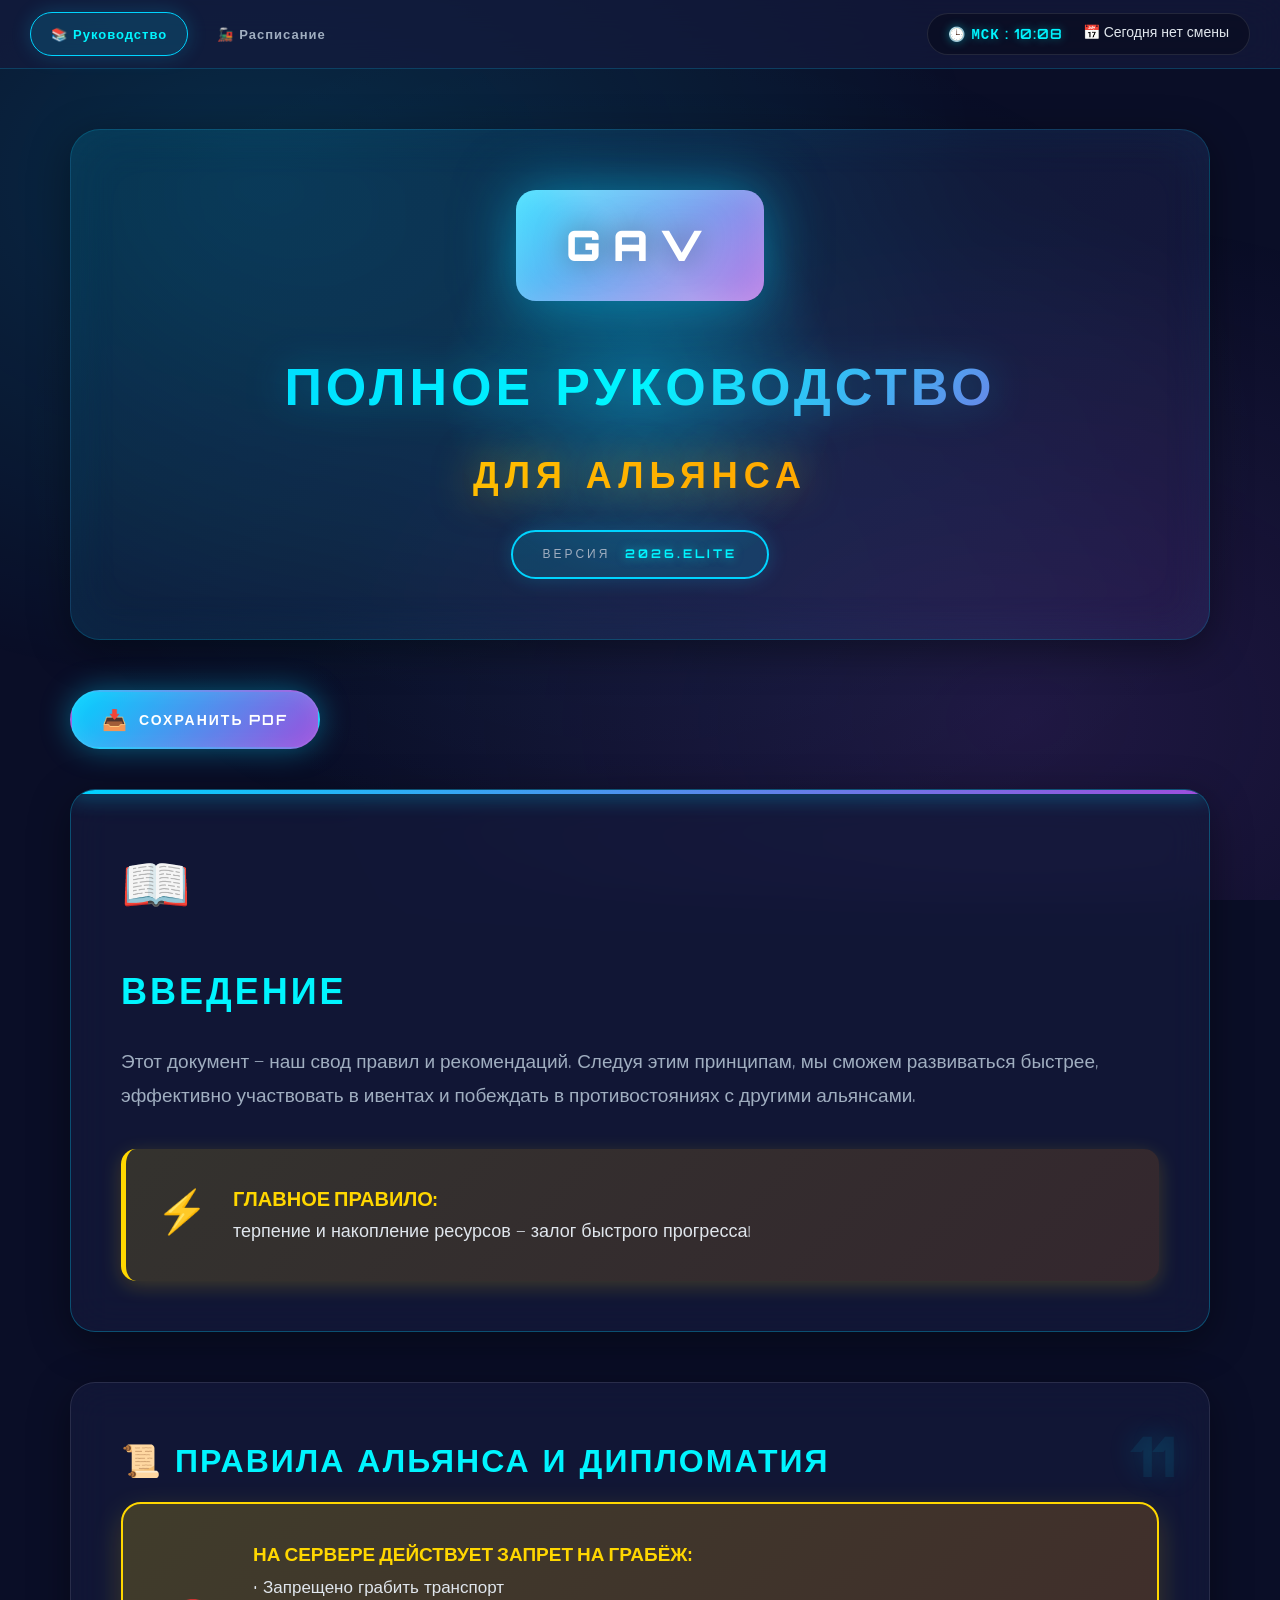
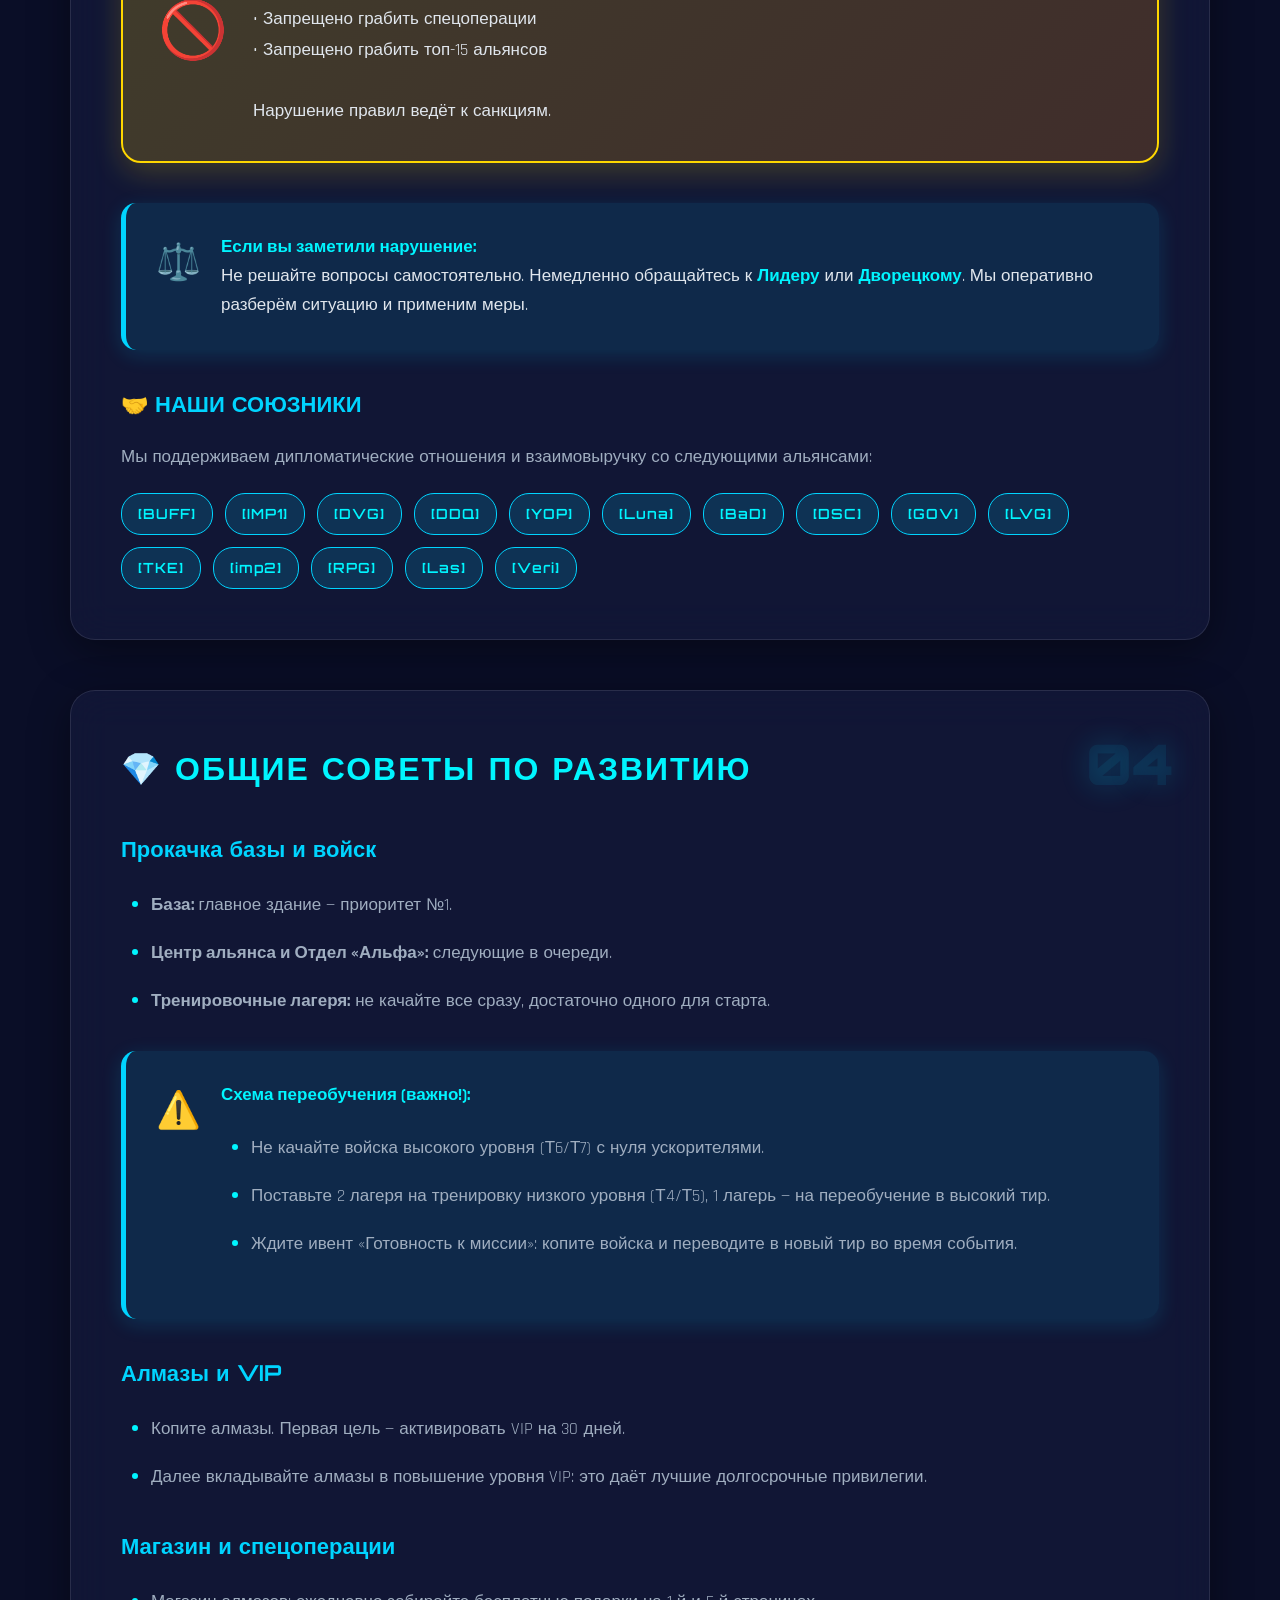
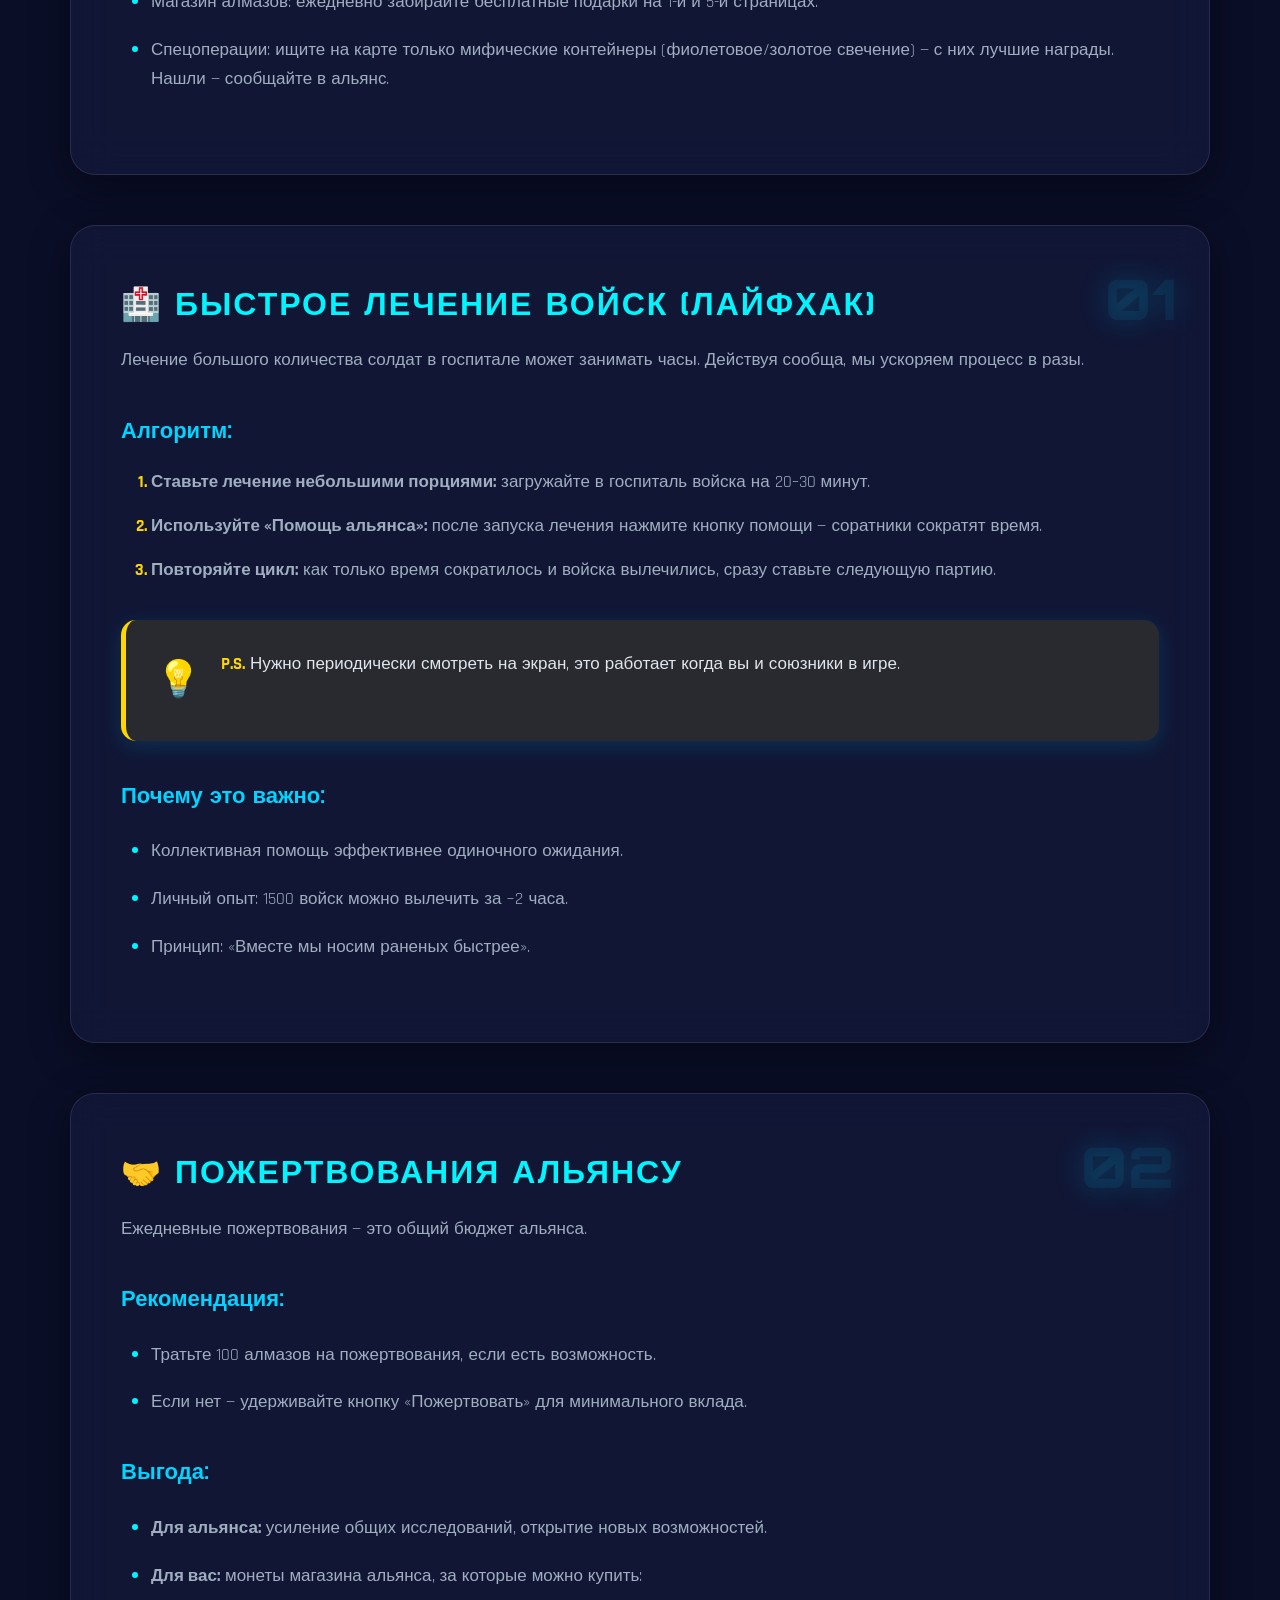
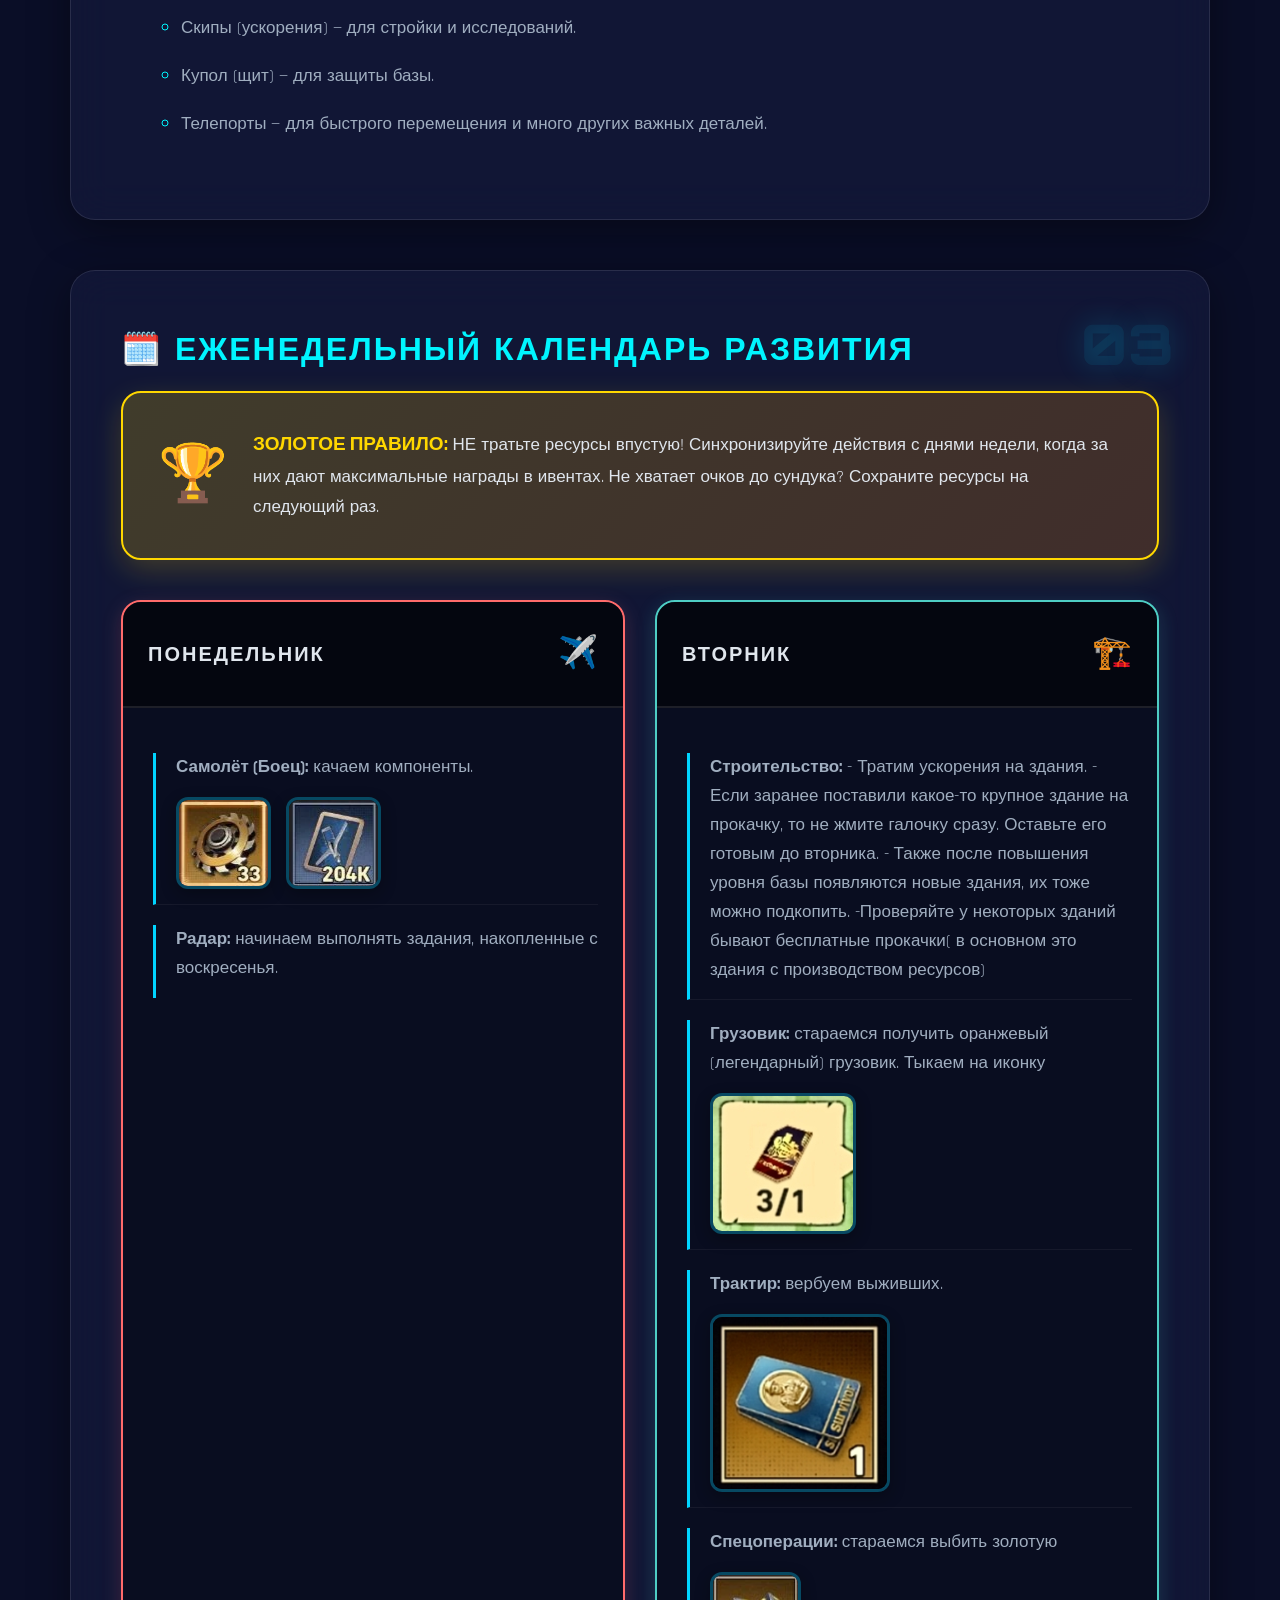
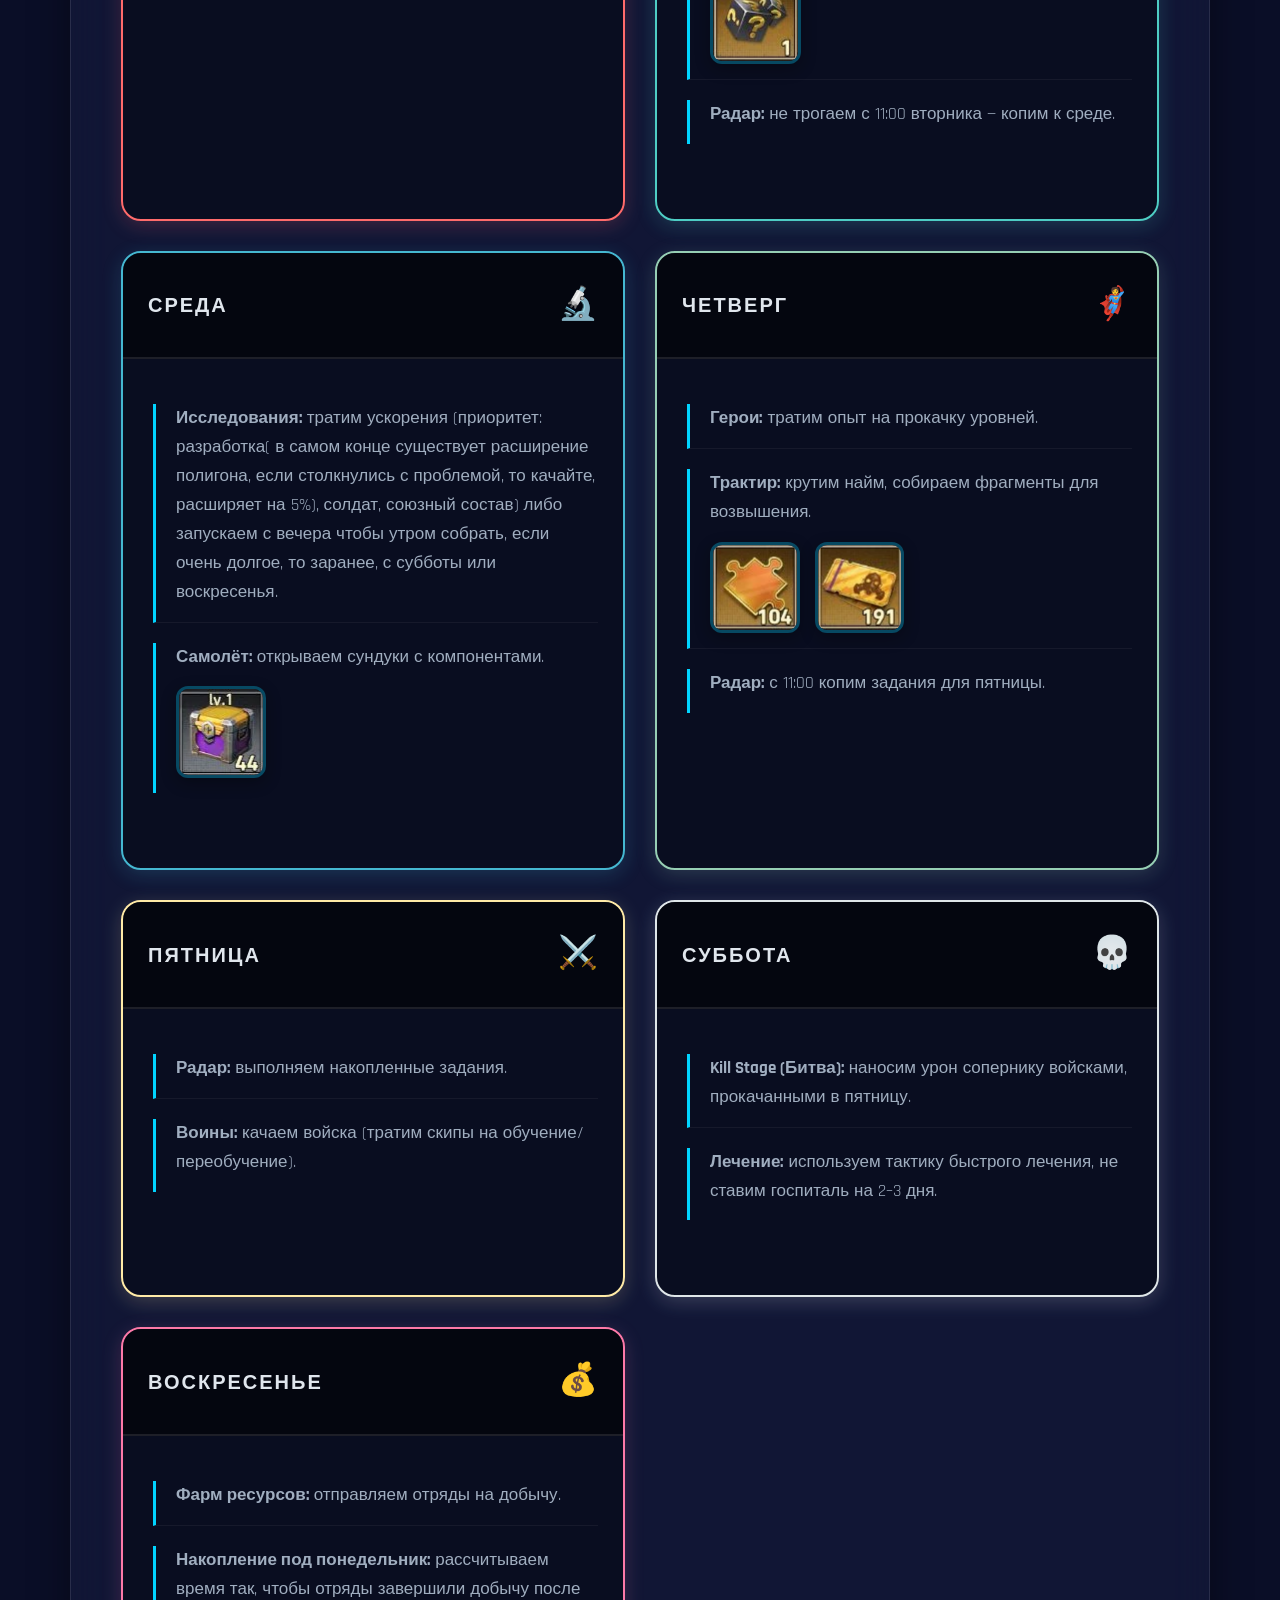
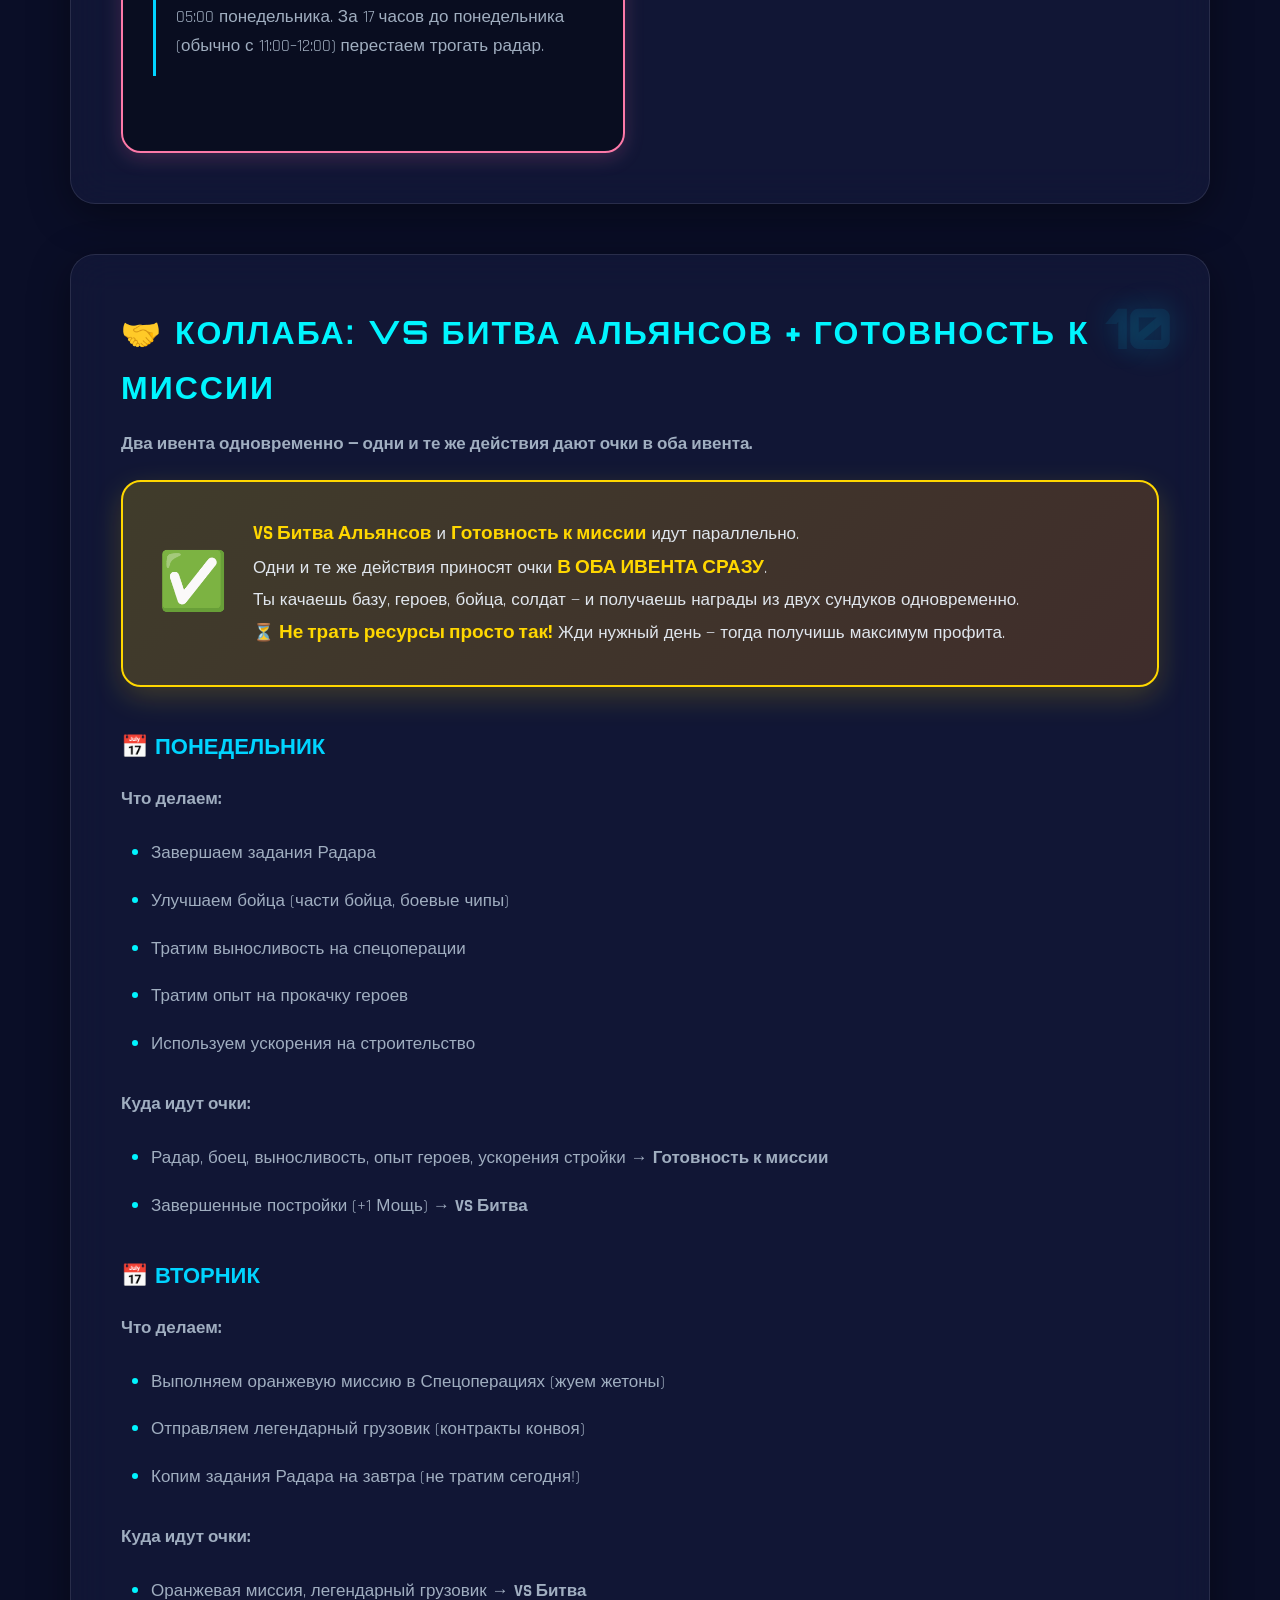
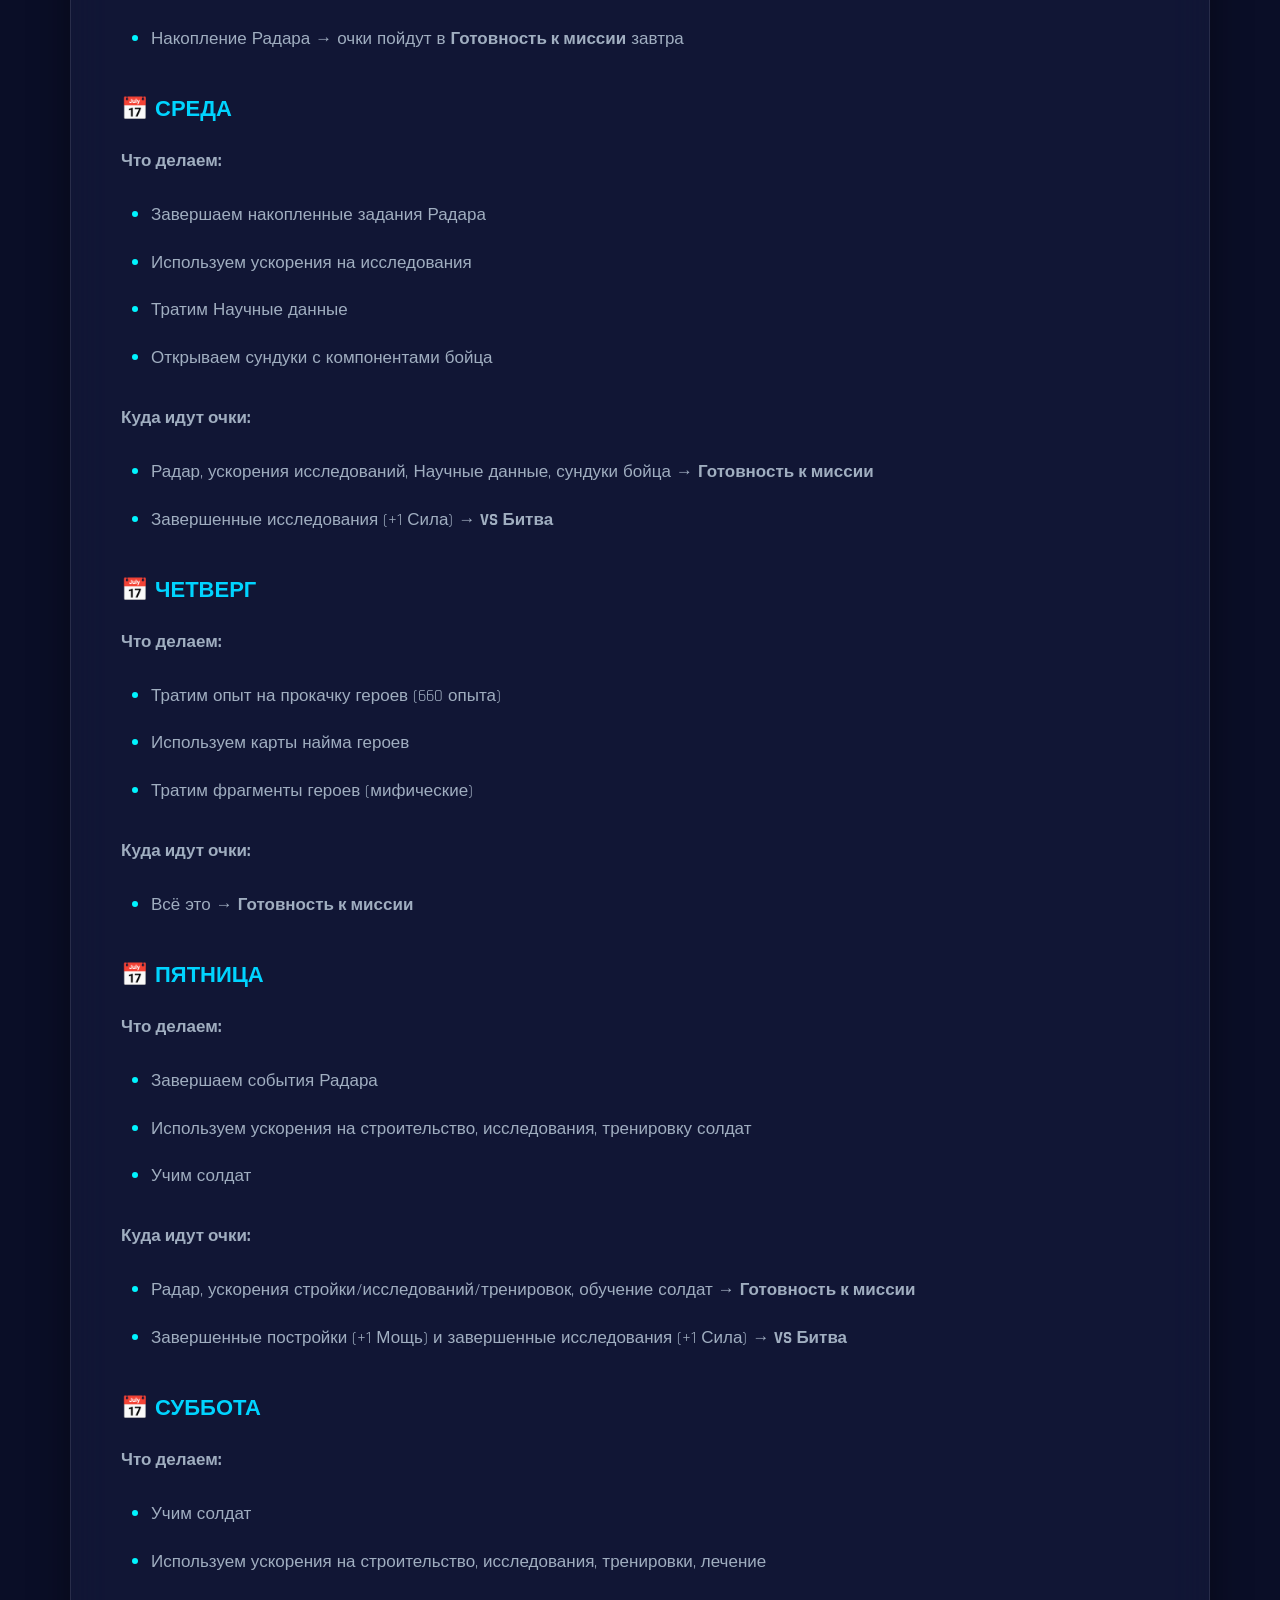
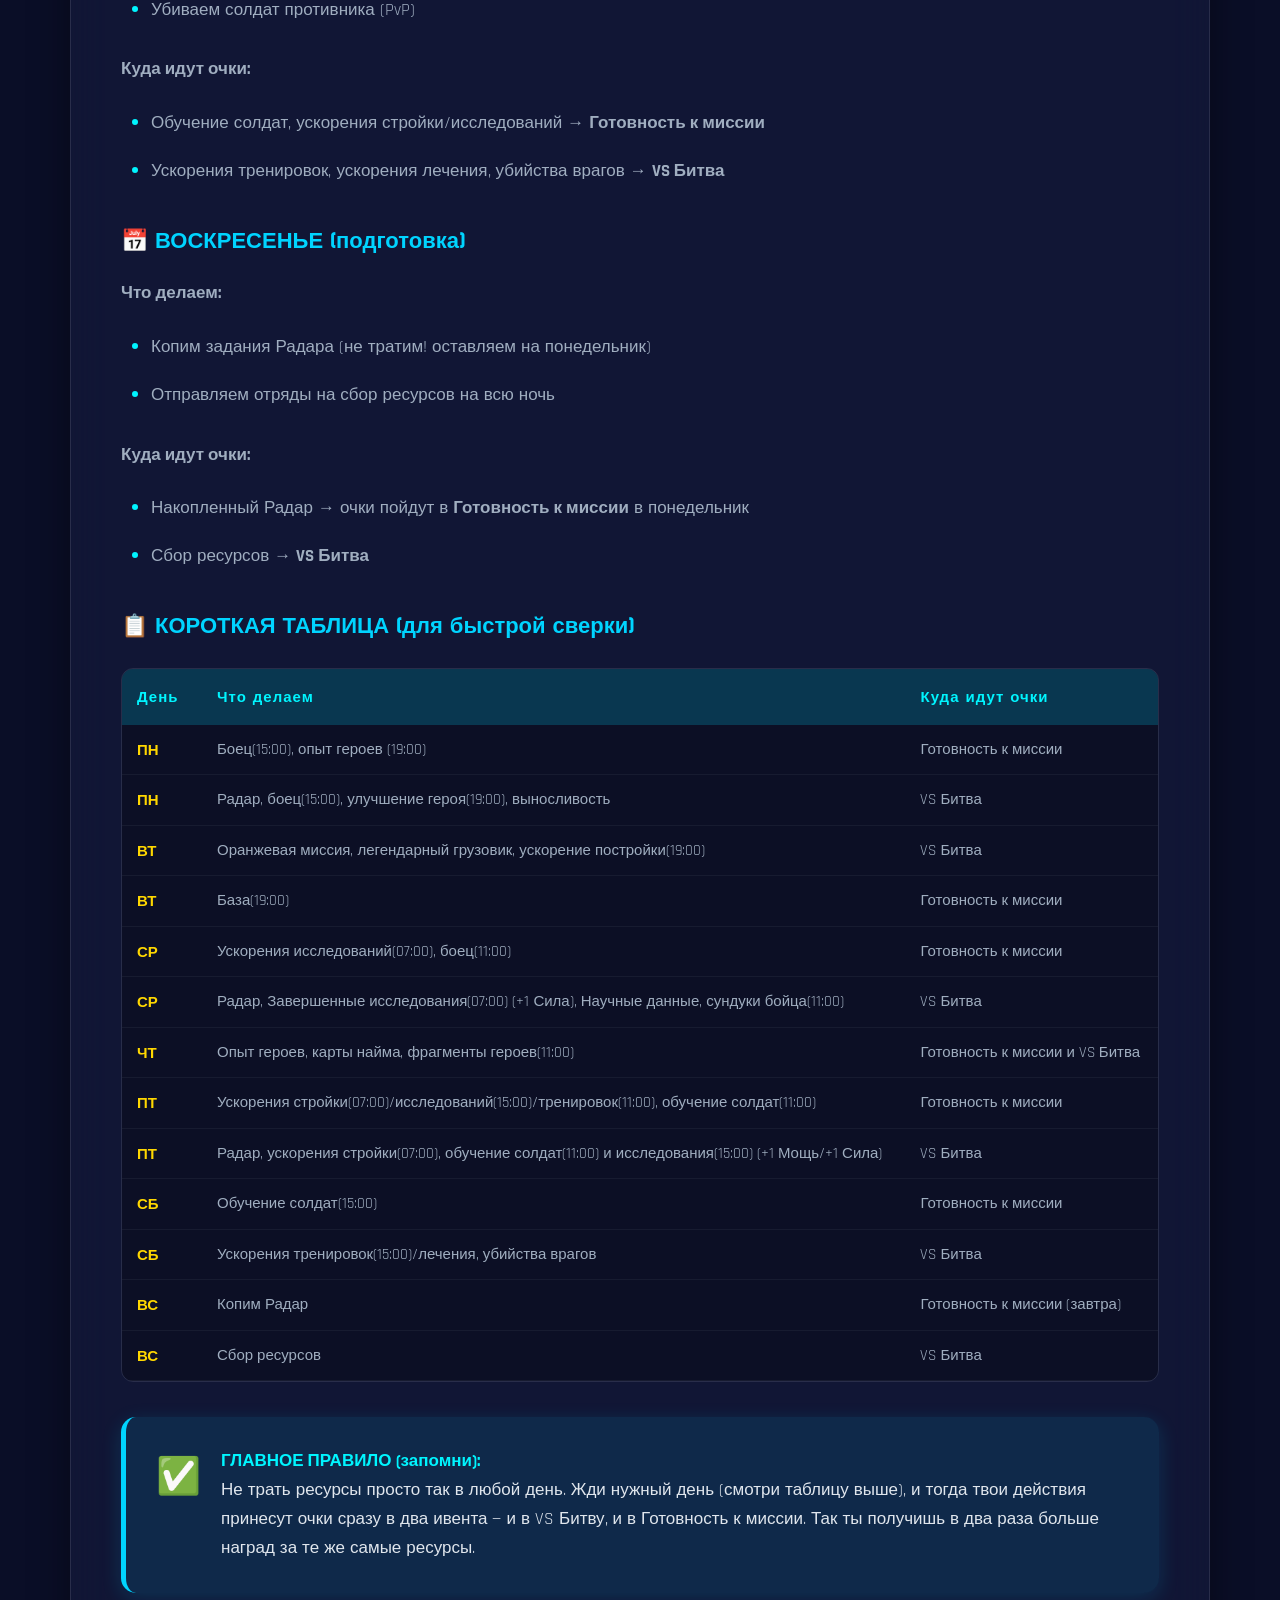
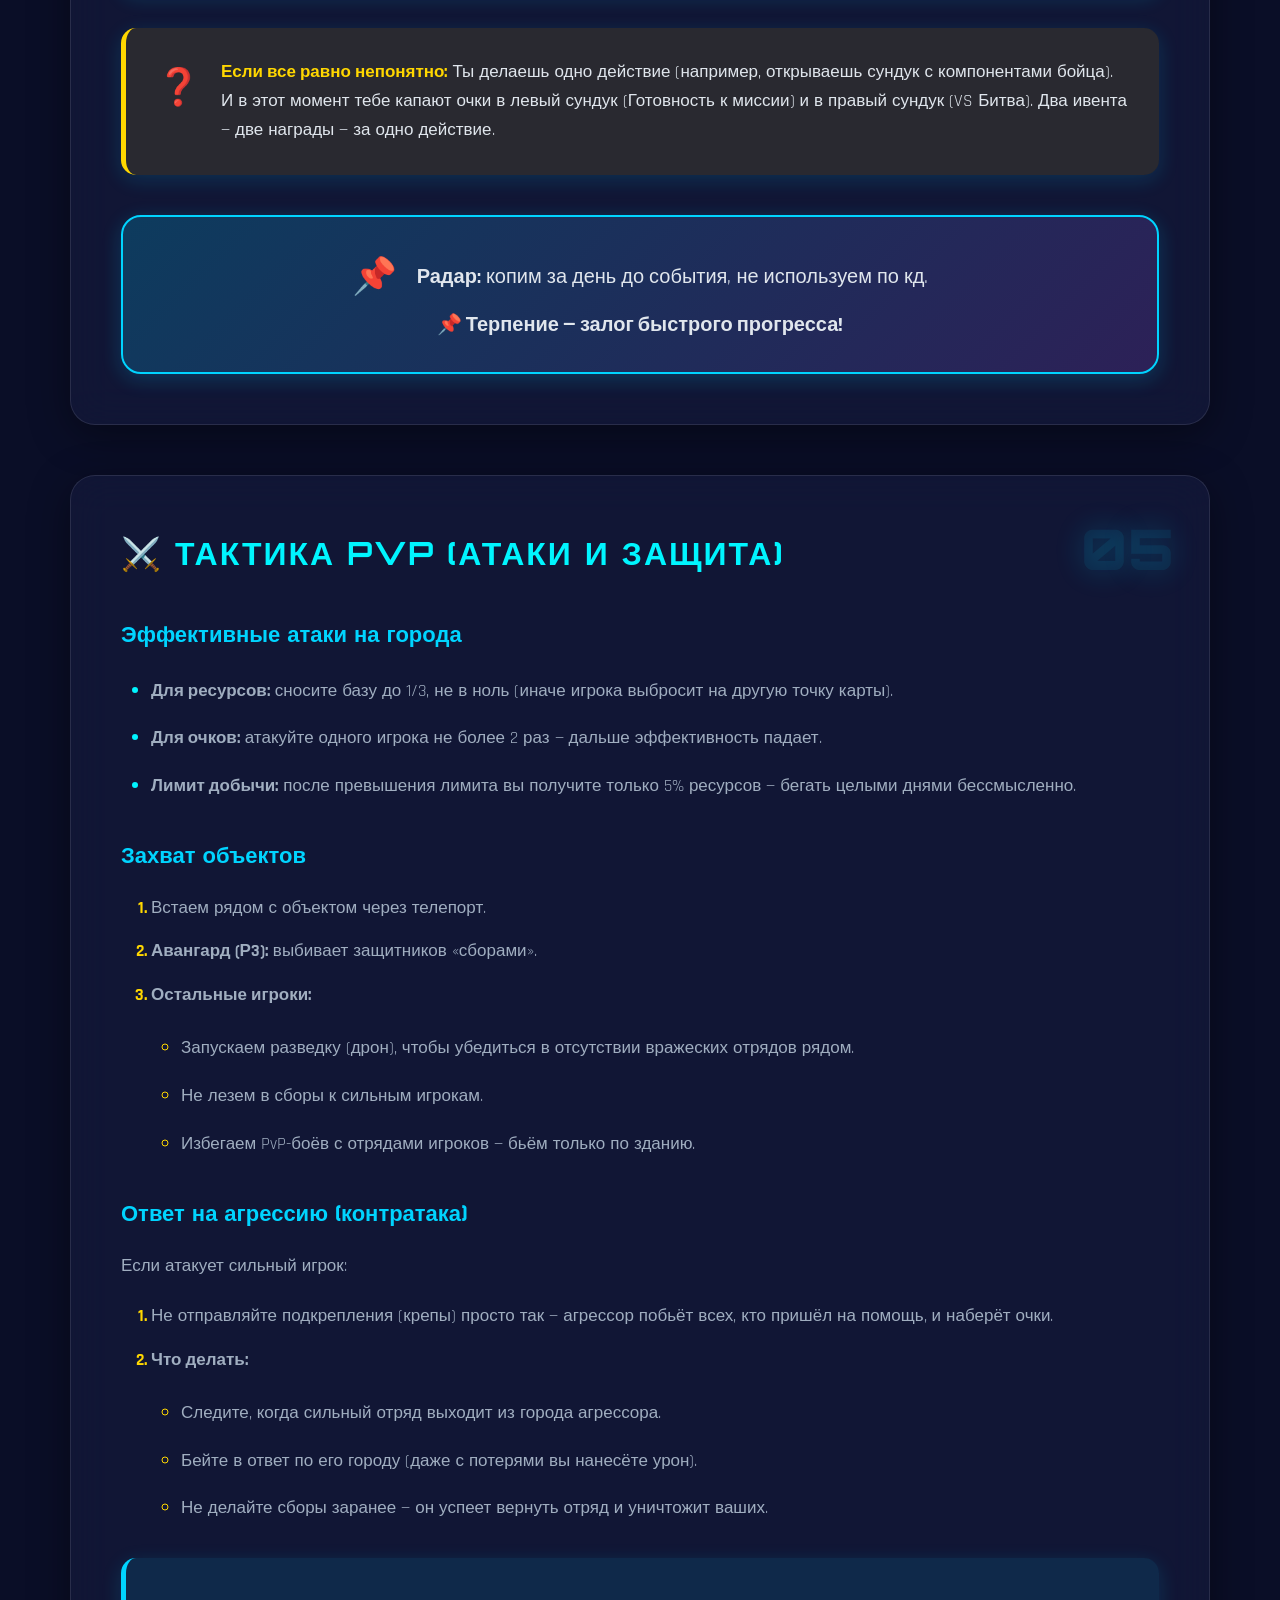
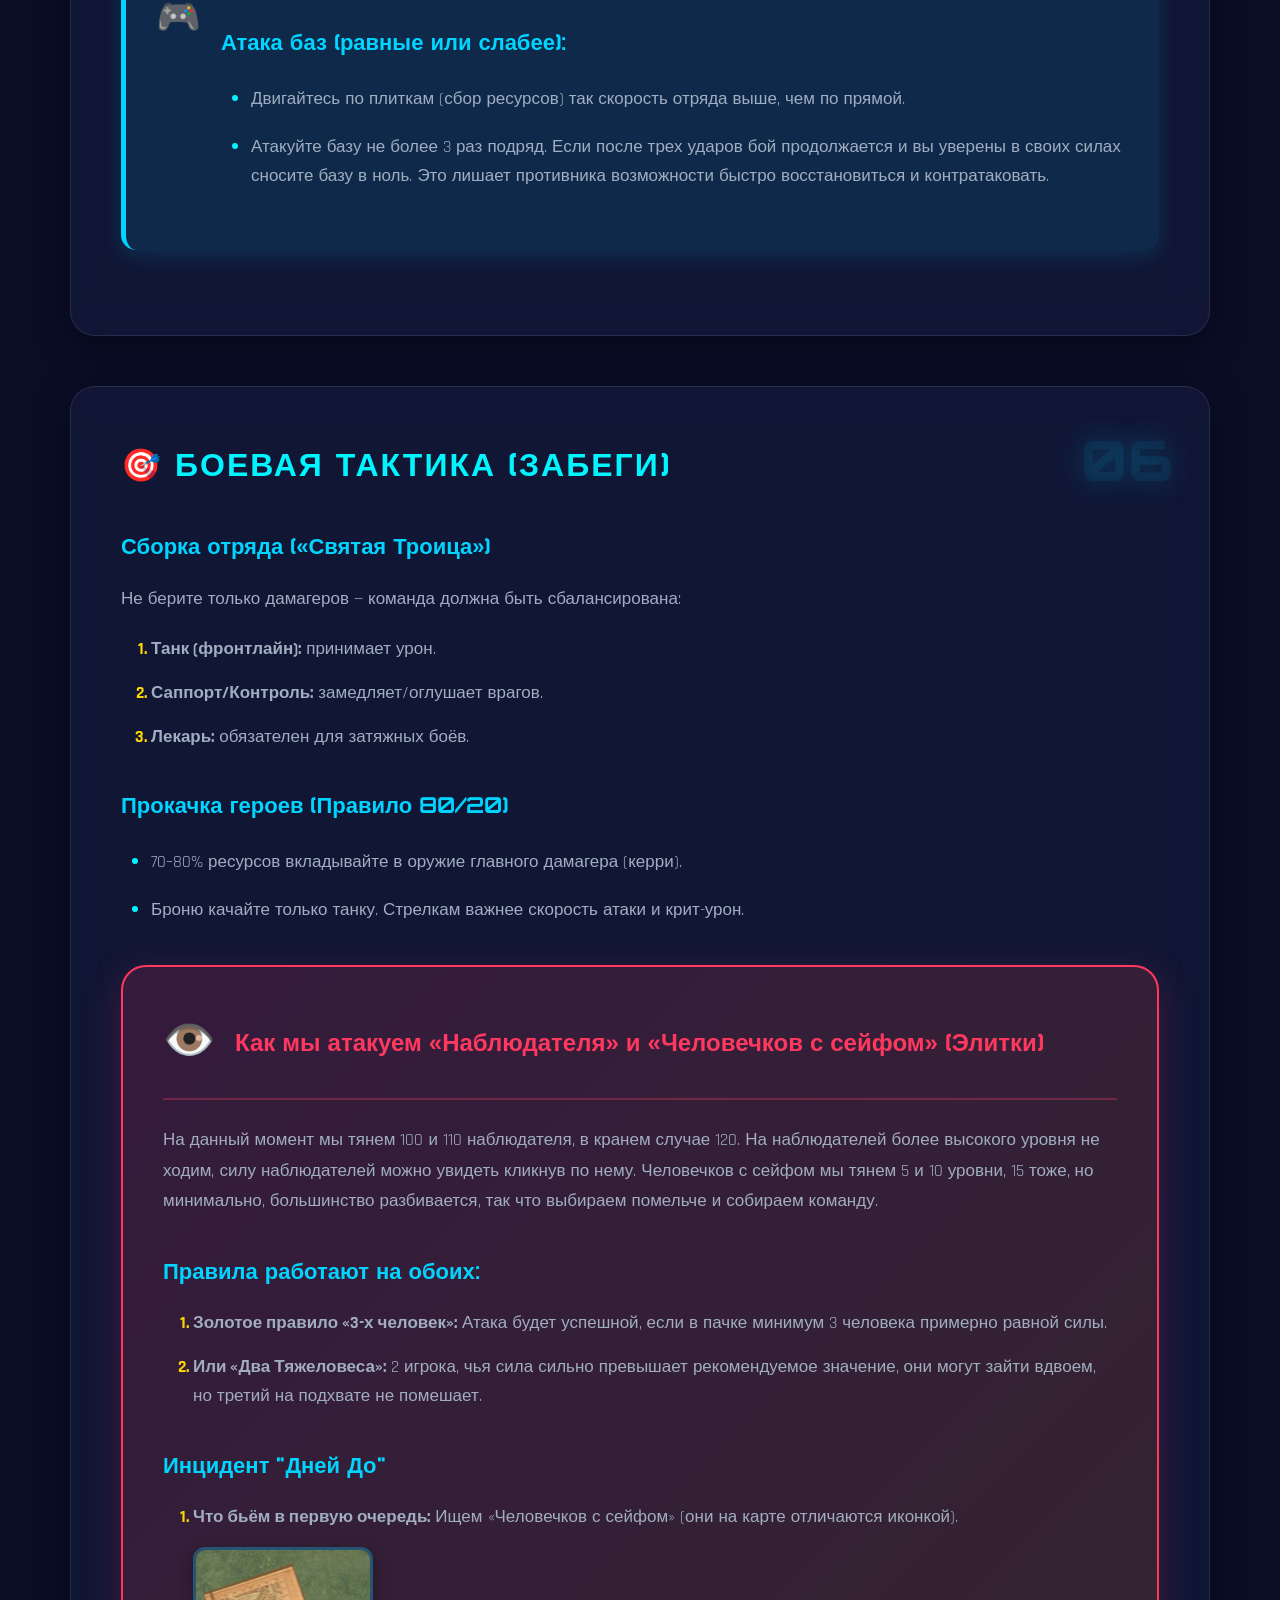
==== commit 13690d07: "Update index.html" ====
--- a/index.html
+++ b/index.html
@@ -780,7 +780,7 @@
                 const timeStr = now.toLocaleTimeString('ru-RU', { 
                     timeZone: 'Europe/Moscow', hour: '2-digit', minute: '2-digit' 
                 });
-                if (clockEl) clockEl.textContent = `🕒 ${timeStr}`;
+                if (clockEl) clockEl.textContent = `🕒 МСК : ${timeStr}`;
             };
 
             const loadTodayPlayer = async () => {
@@ -809,4 +809,4 @@
         });
     </script>
 </body>
-</html>+</html>
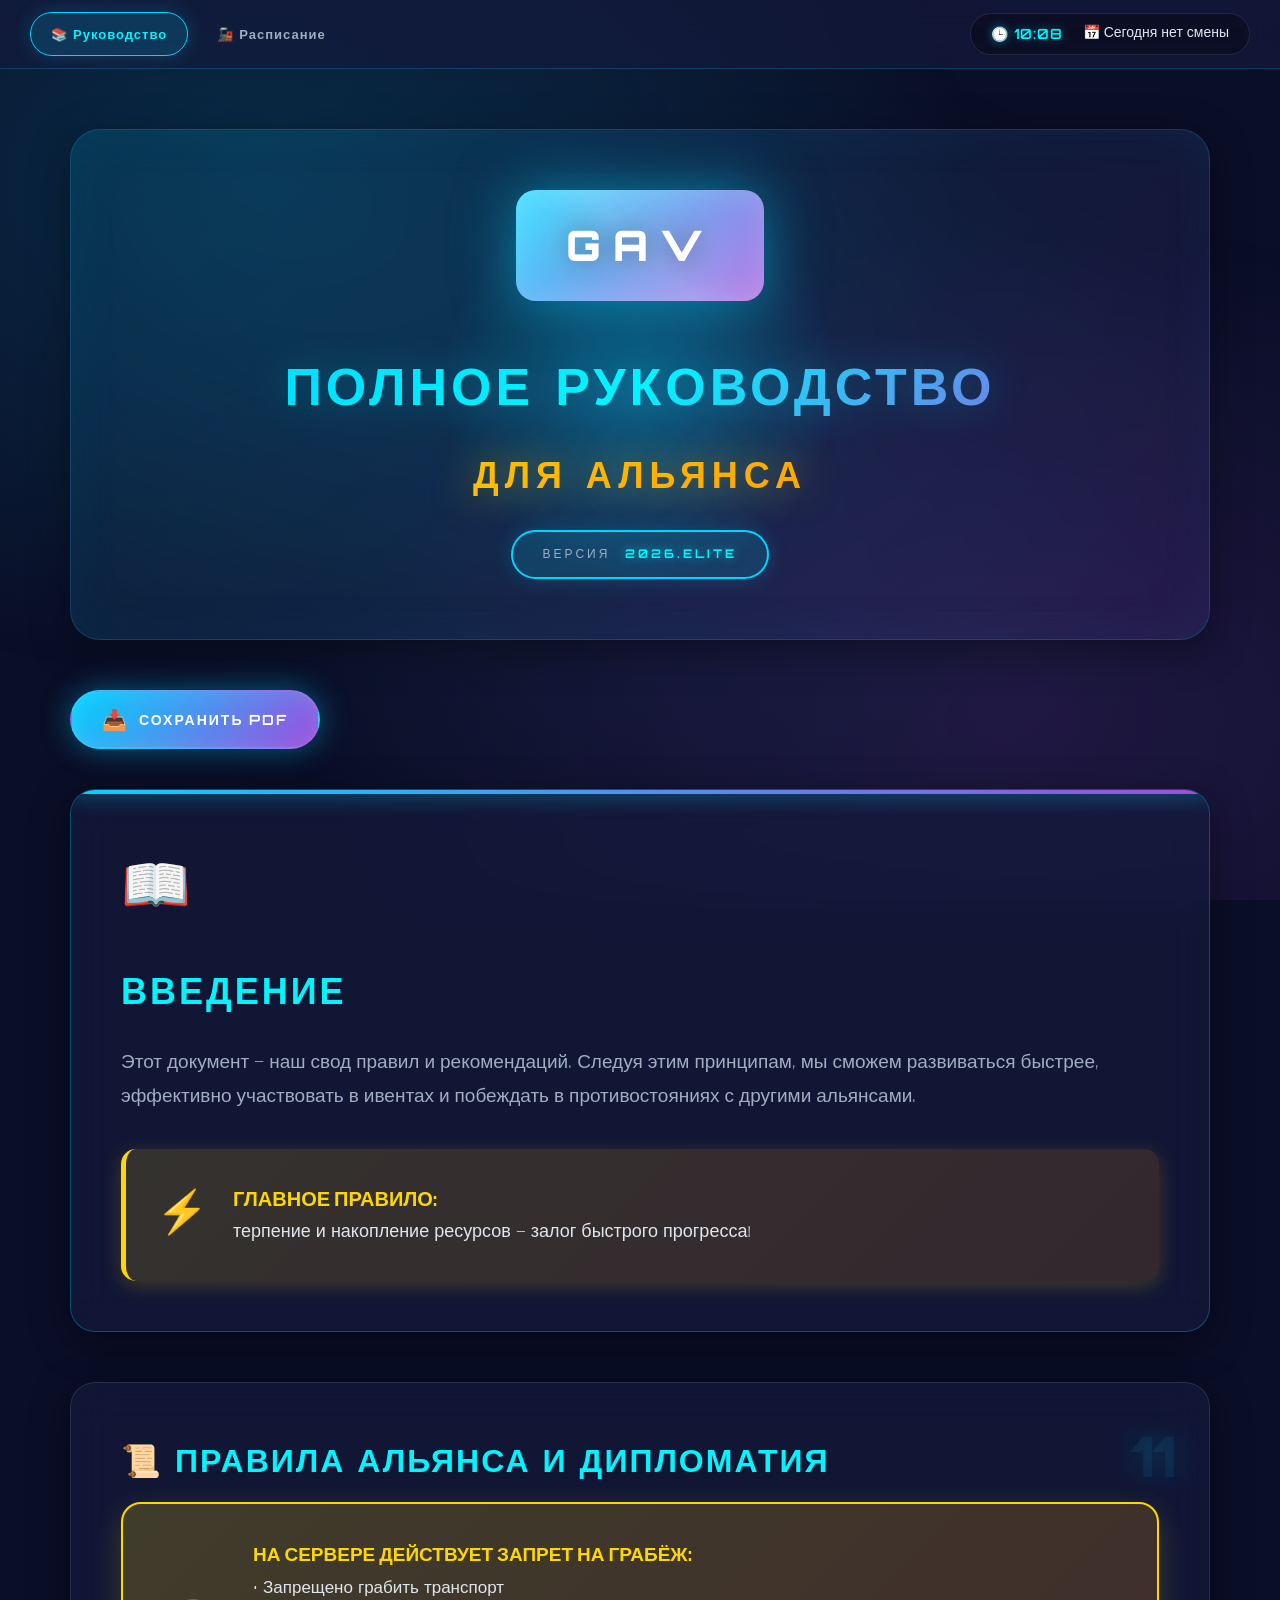
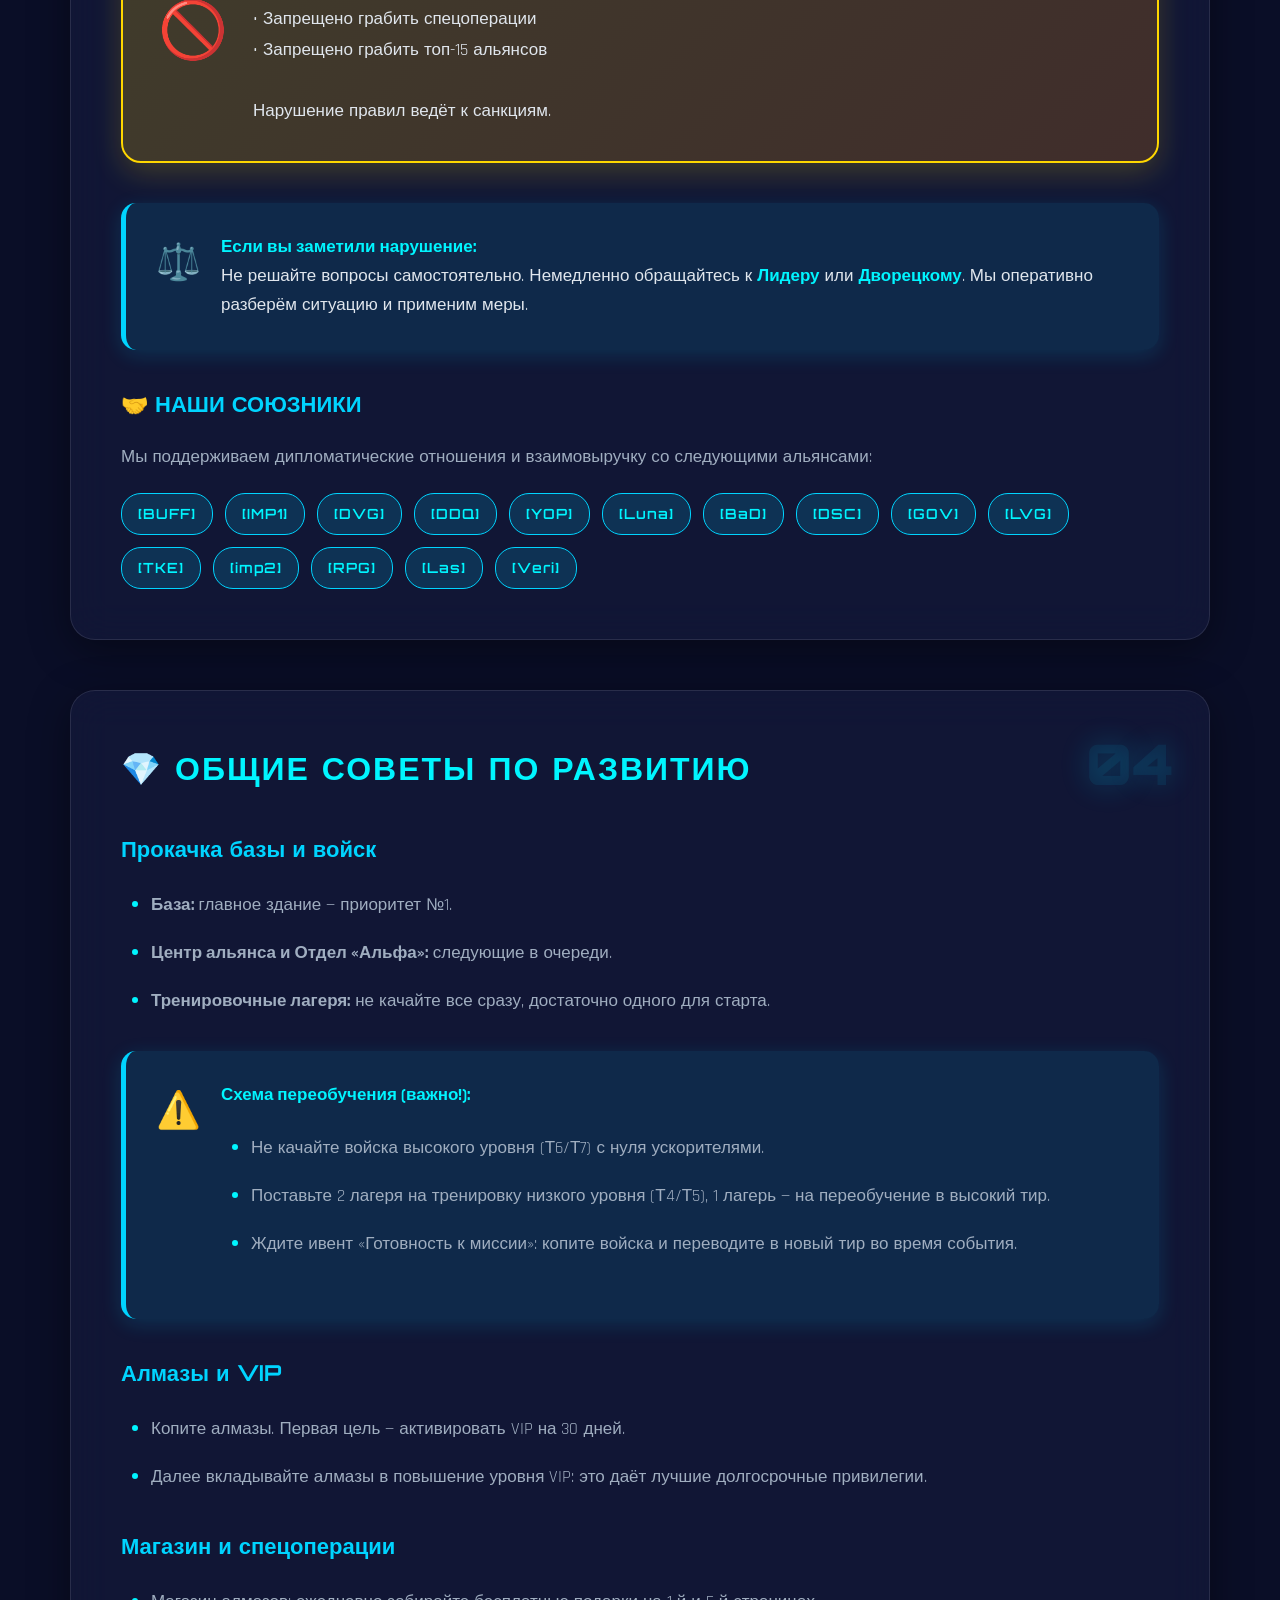
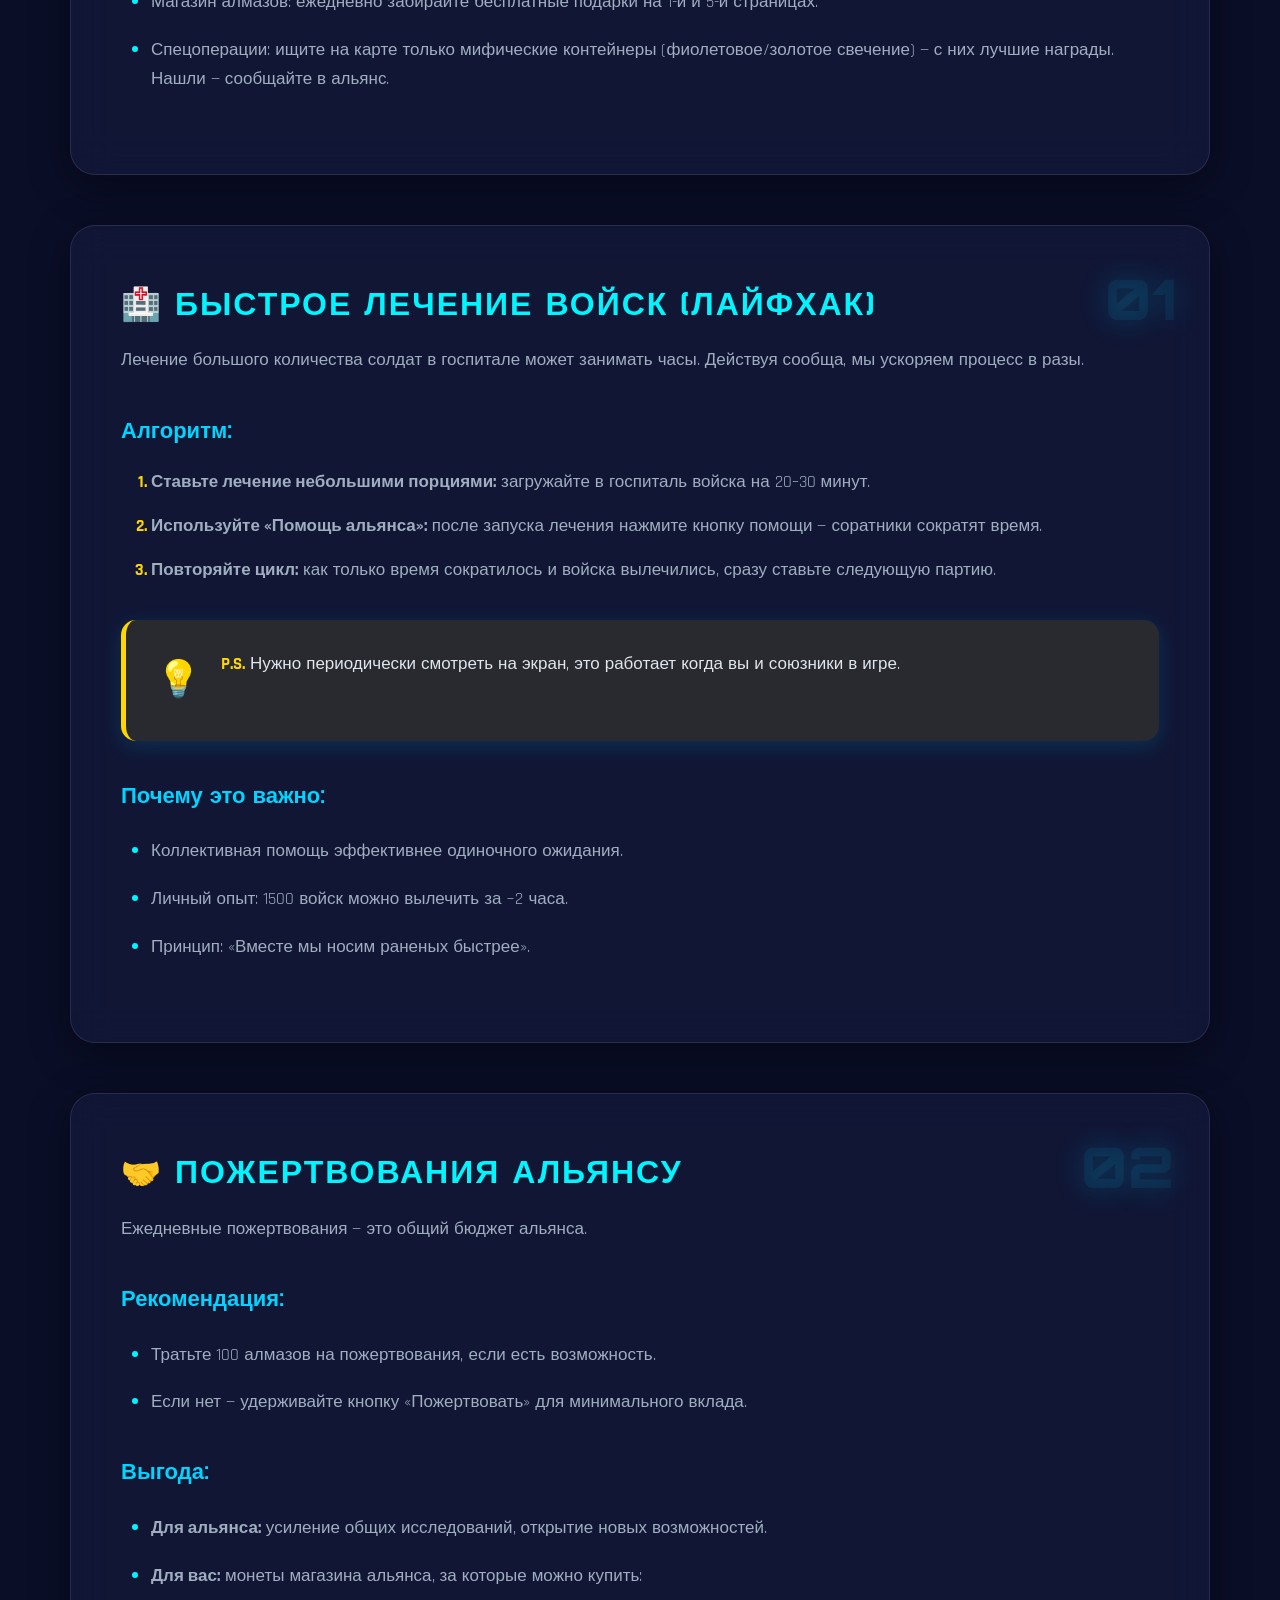
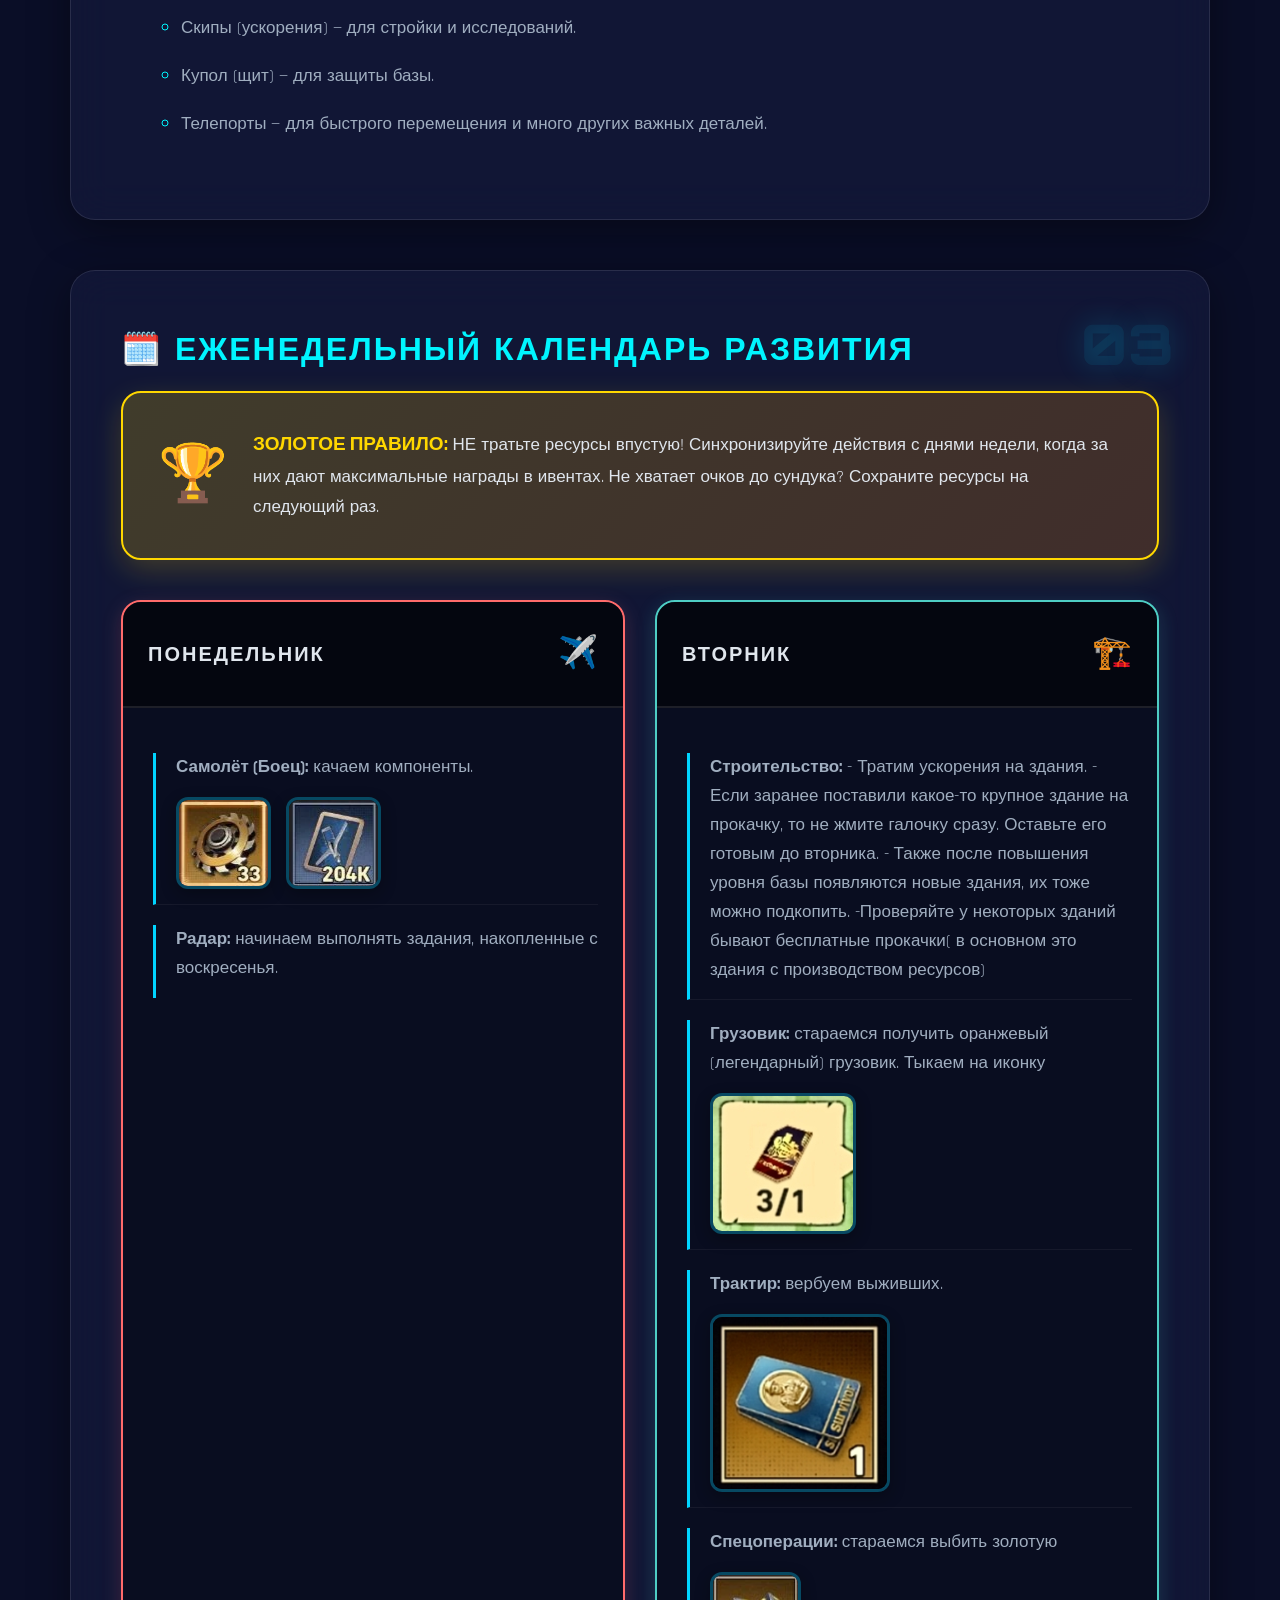
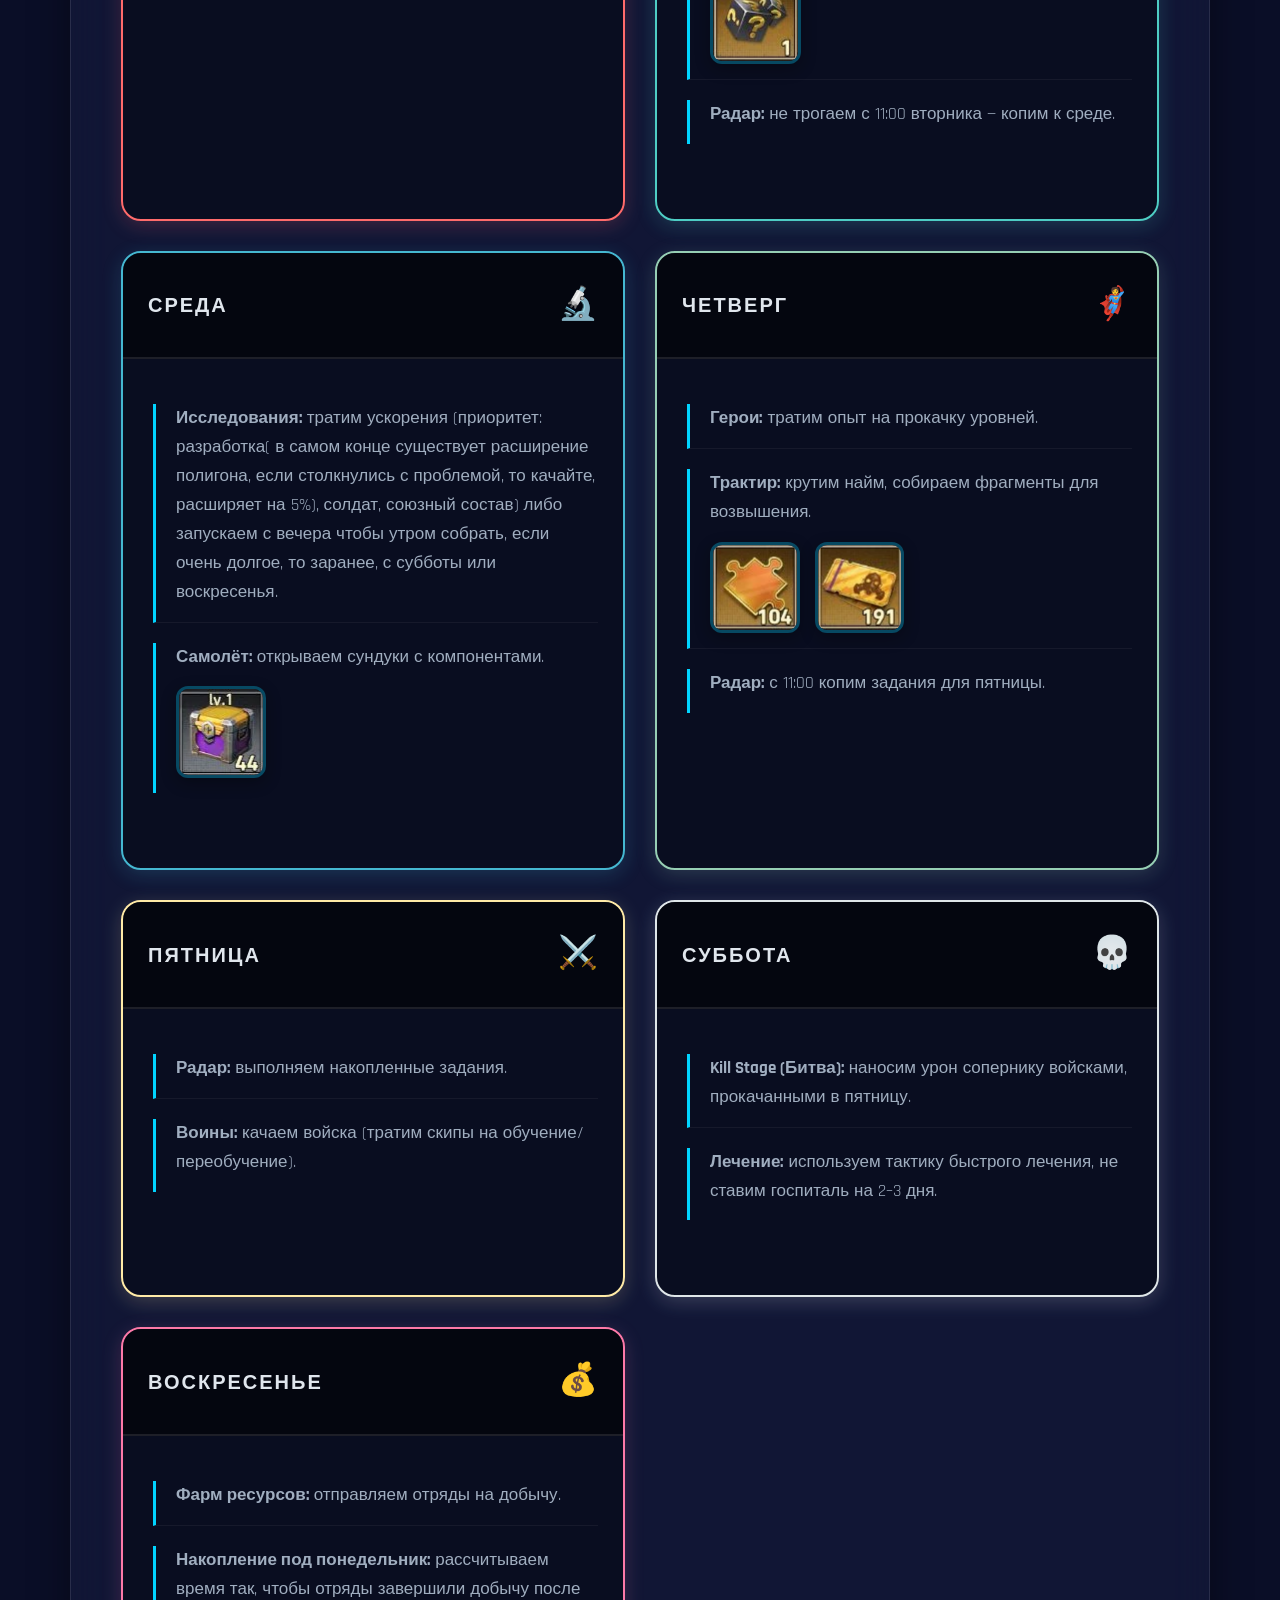
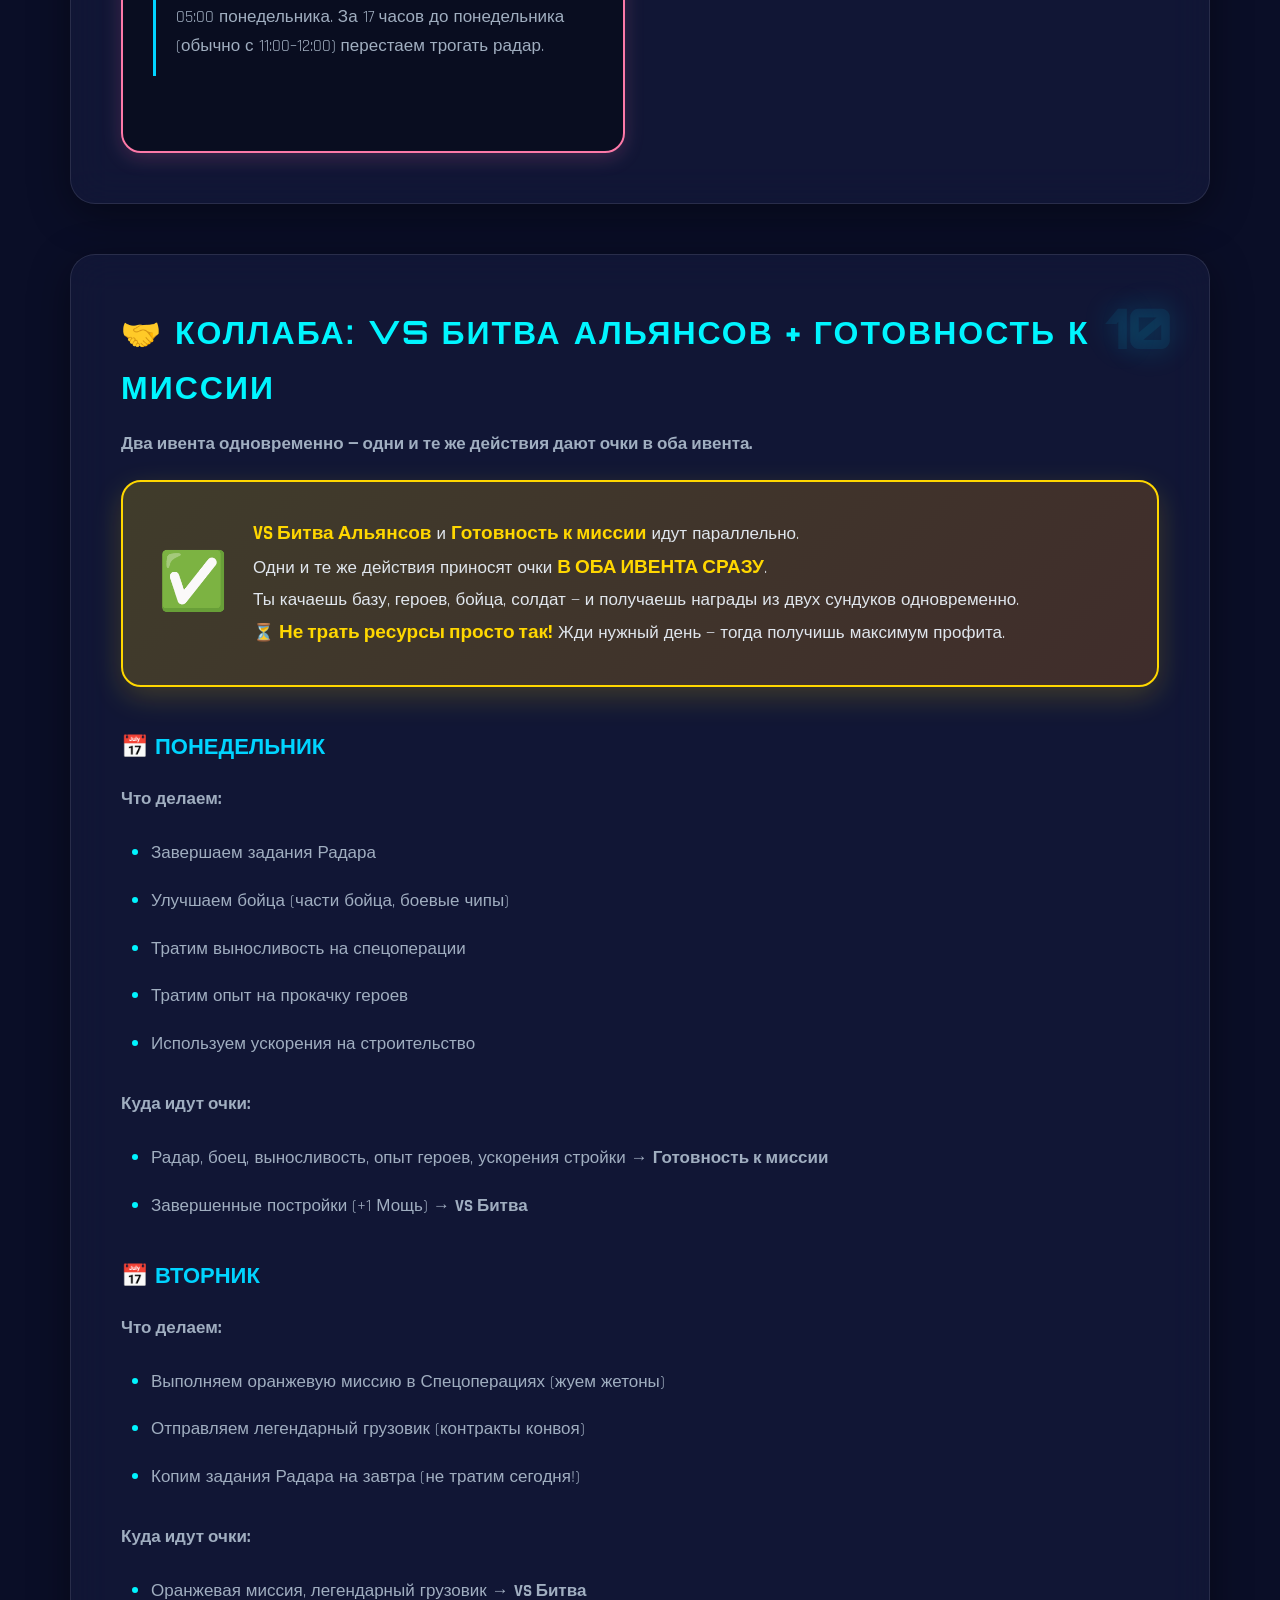
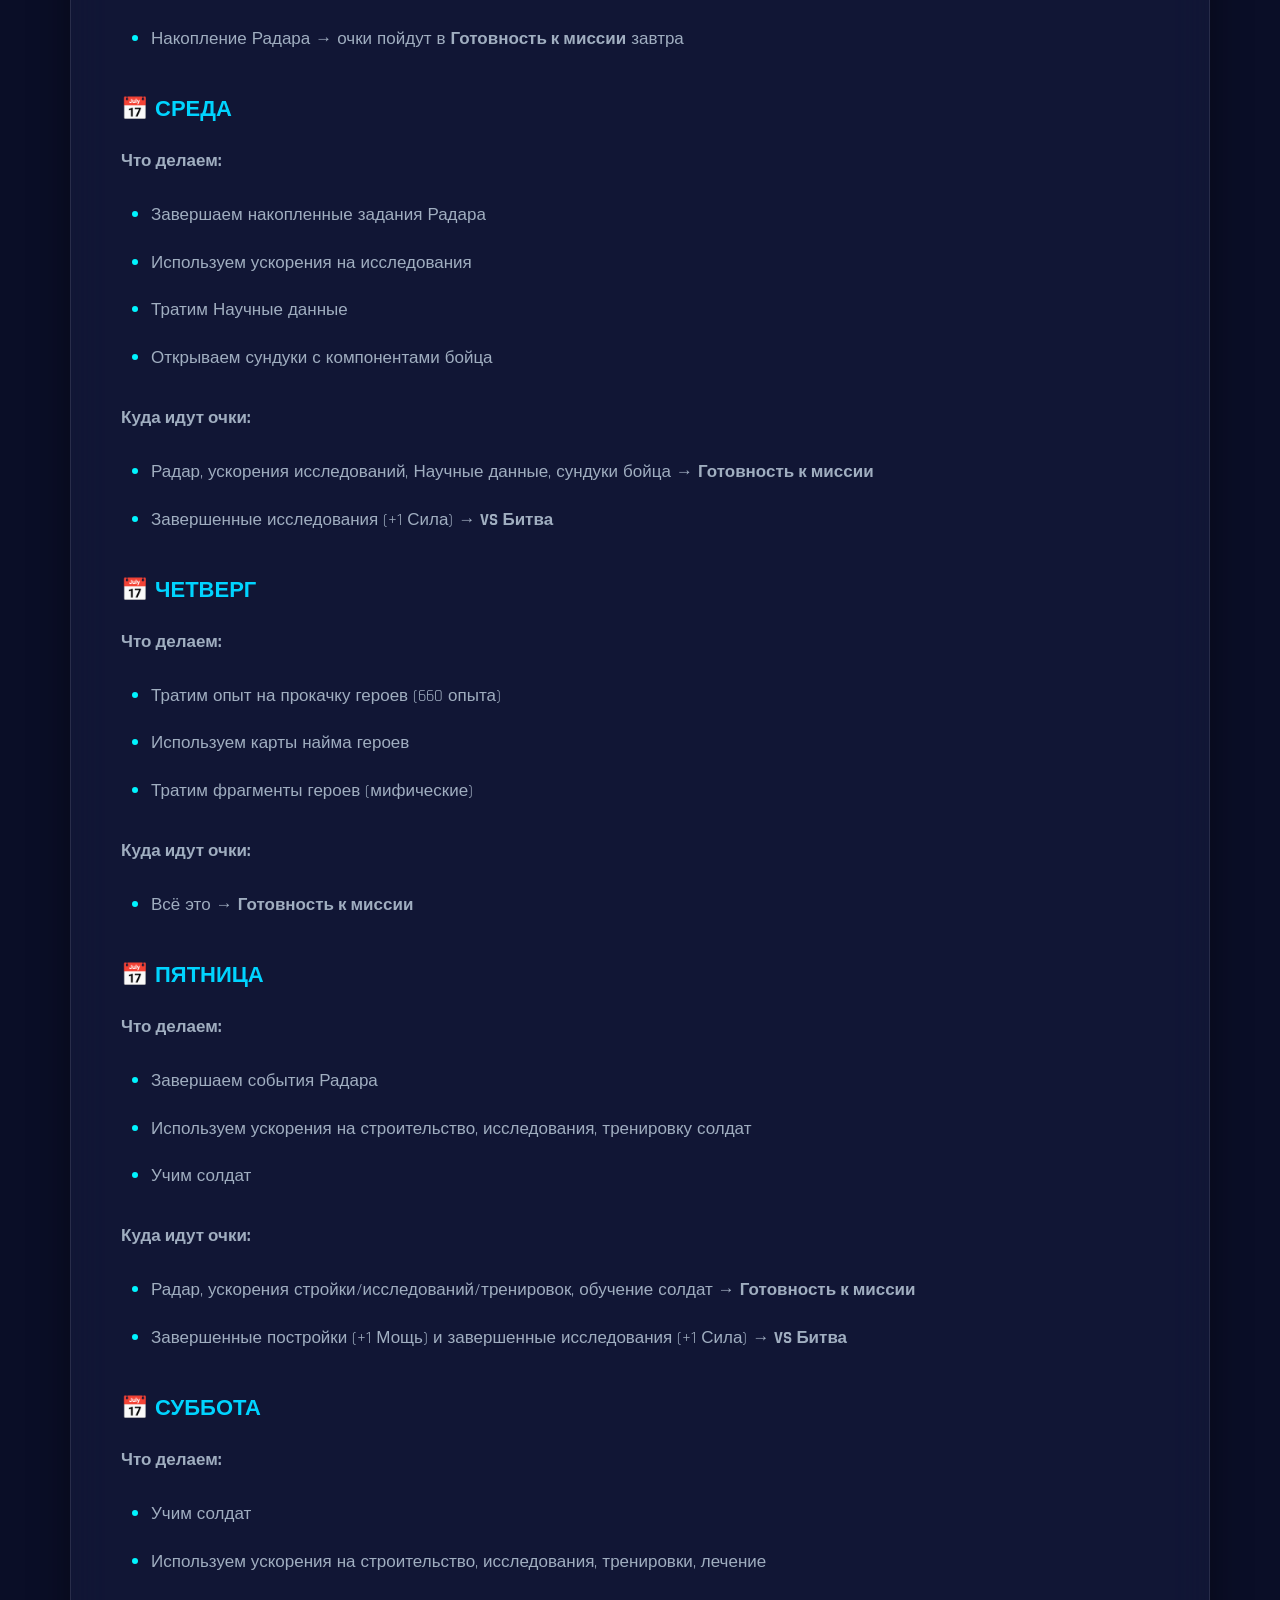
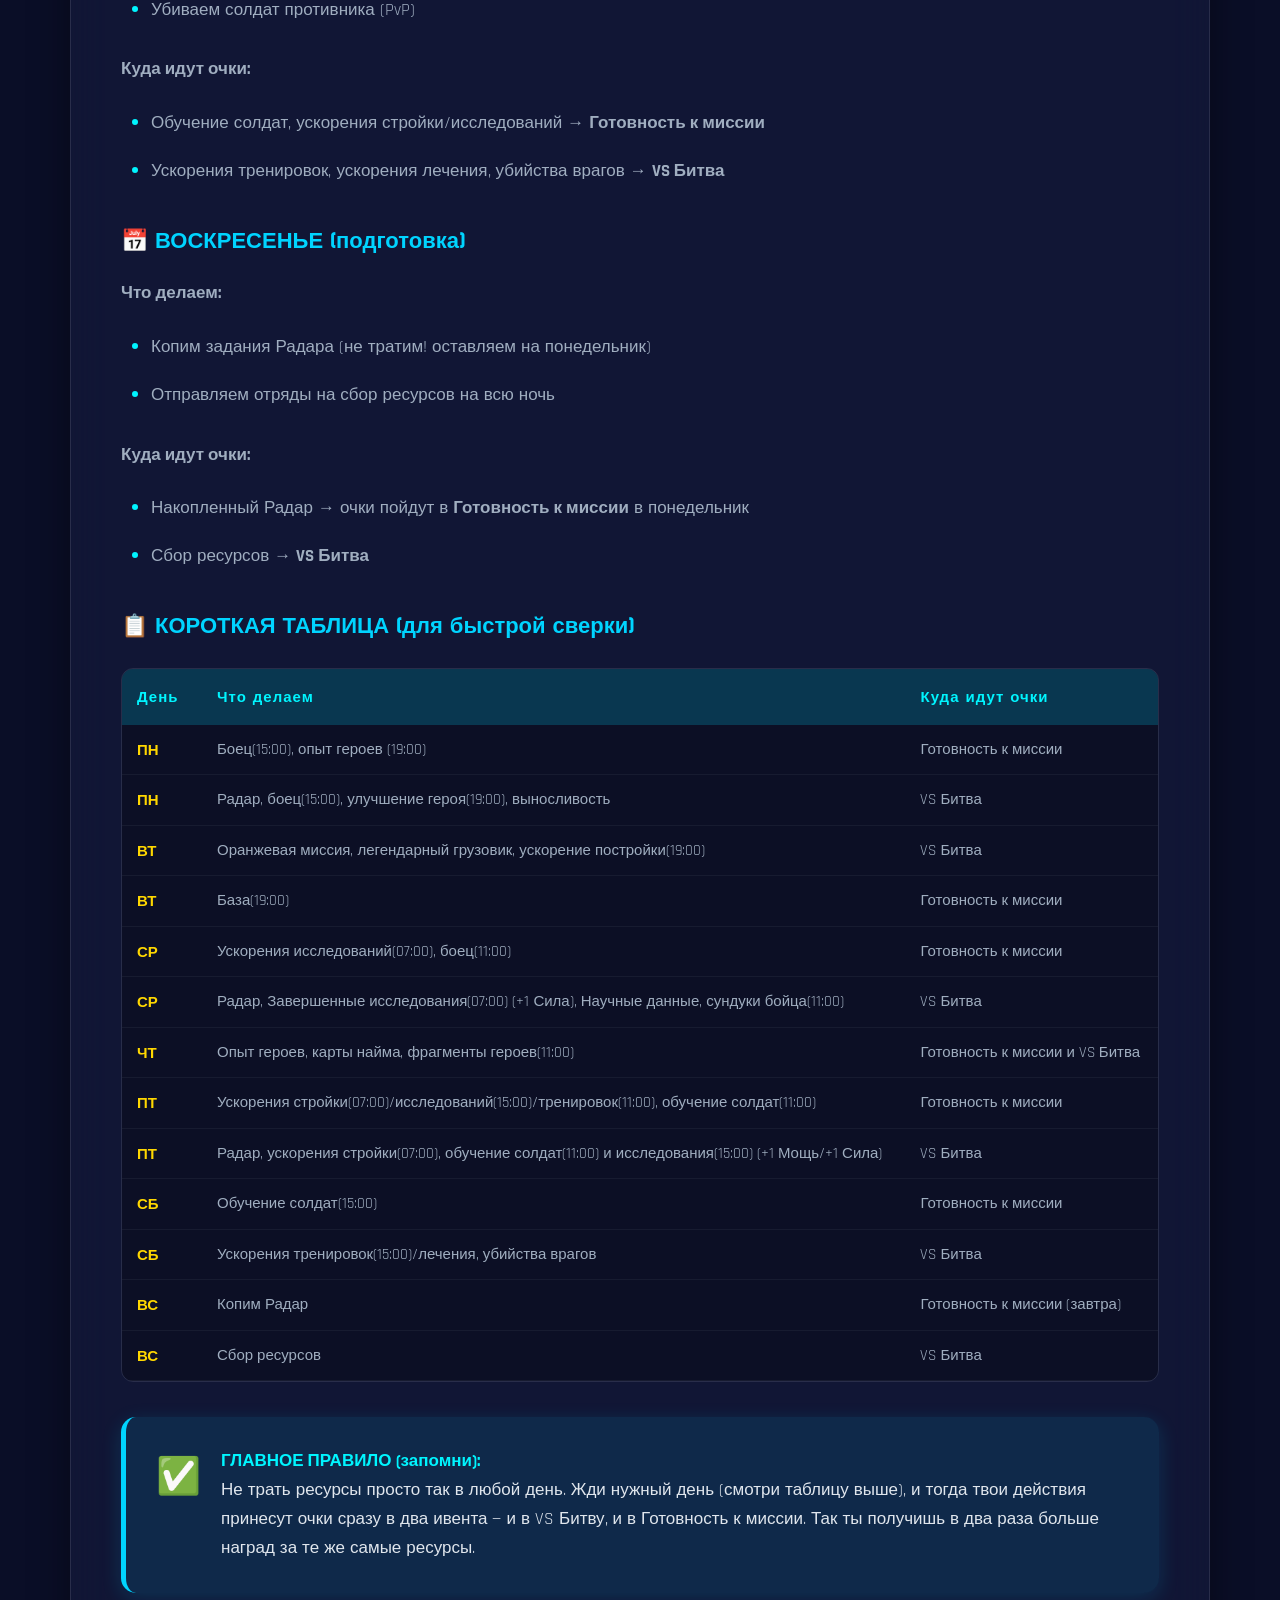
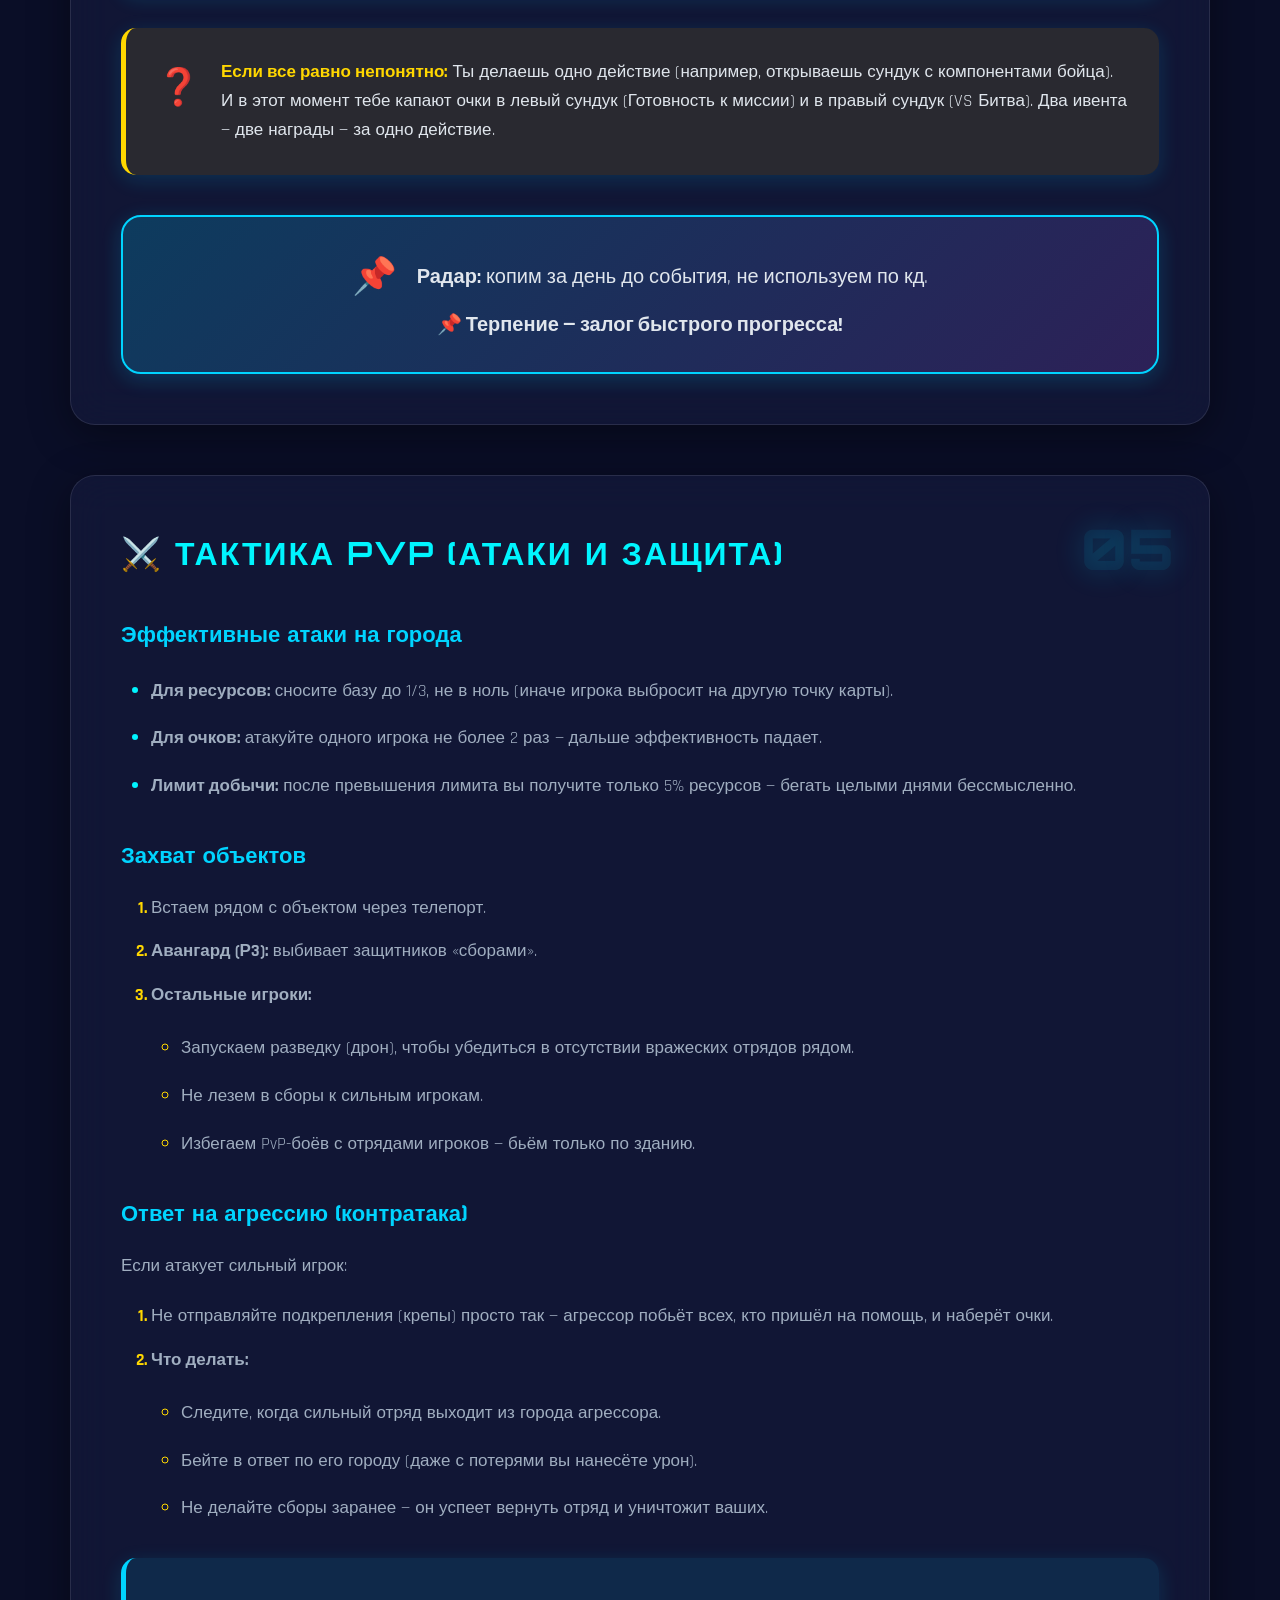
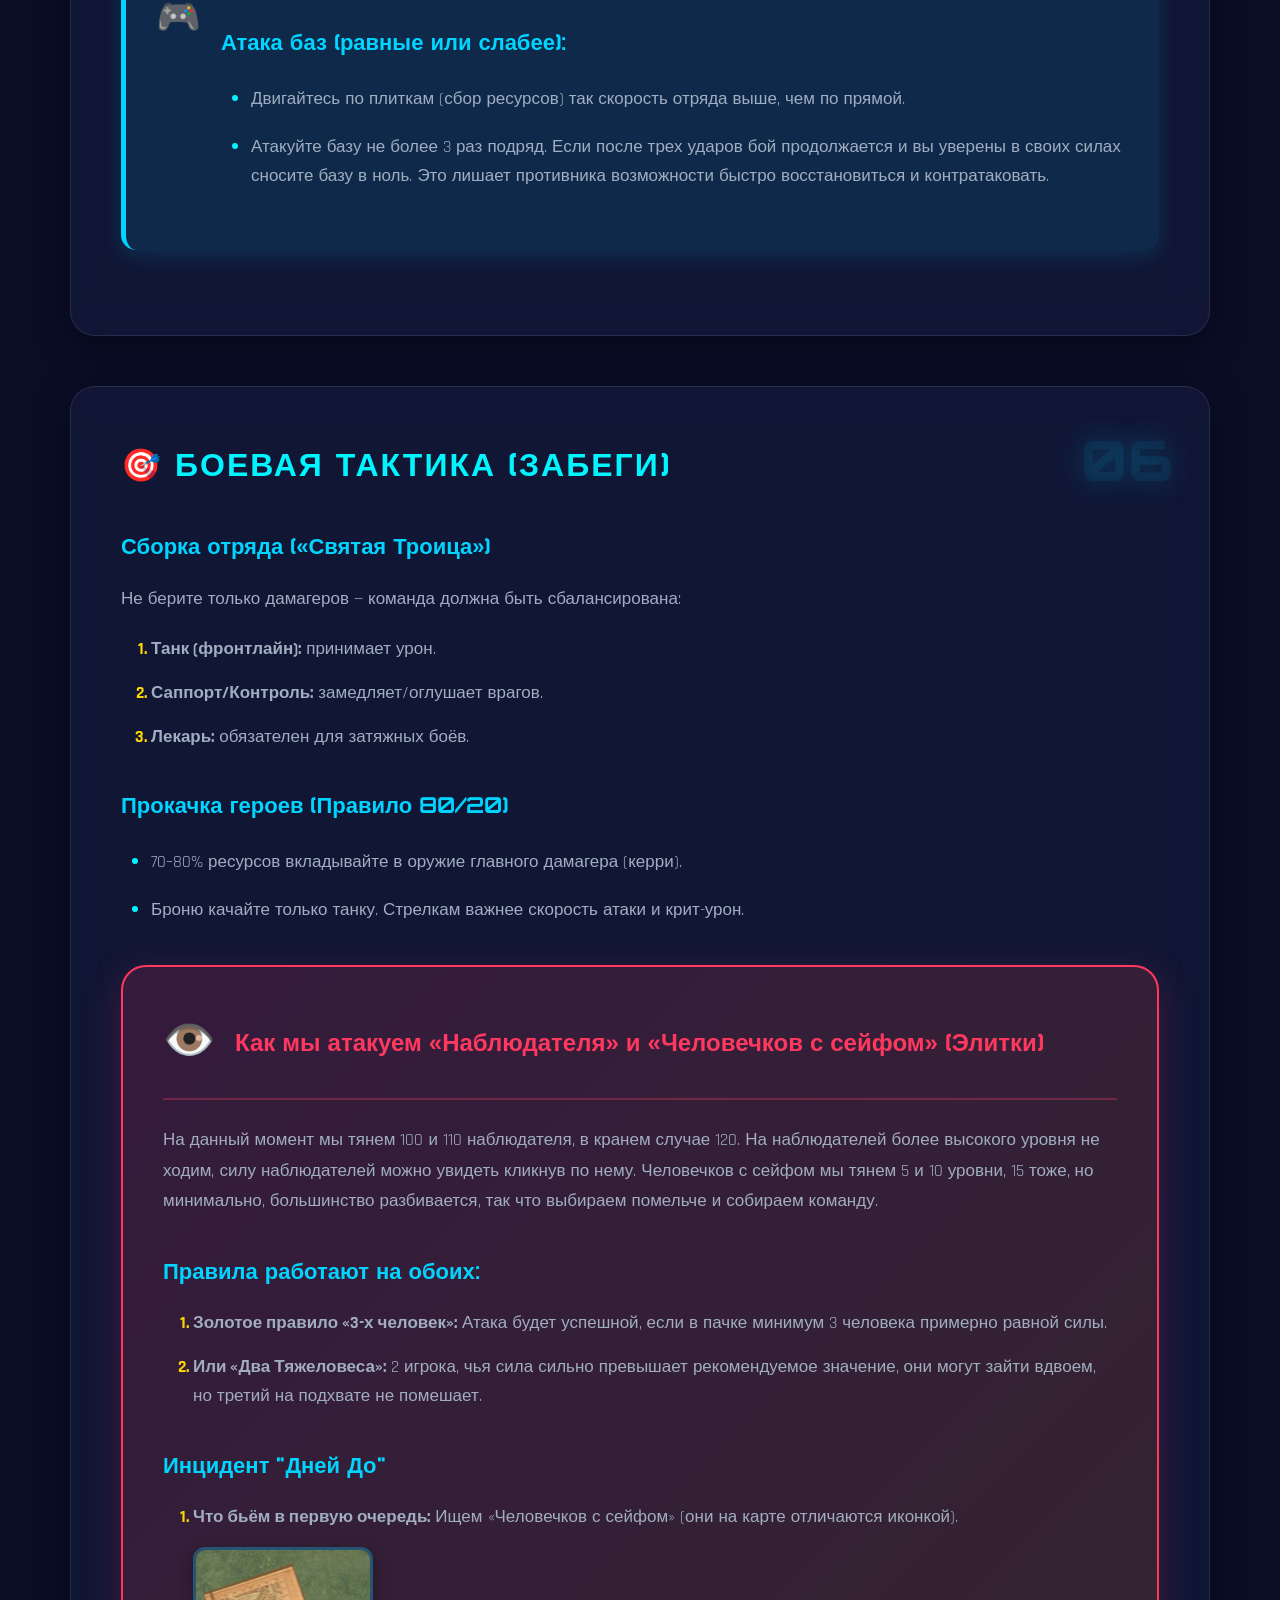
==== commit e01dc2fe: "Add files via upload" ====
--- a/index.html
+++ b/index.html
@@ -780,7 +780,7 @@
                 const timeStr = now.toLocaleTimeString('ru-RU', { 
                     timeZone: 'Europe/Moscow', hour: '2-digit', minute: '2-digit' 
                 });
-                if (clockEl) clockEl.textContent = `🕒 МСК : ${timeStr}`;
+                if (clockEl) clockEl.textContent = `🕒 ${timeStr}`;
             };
 
             const loadTodayPlayer = async () => {
@@ -809,4 +809,4 @@
         });
     </script>
 </body>
-</html>
+</html>
--- a/style.css
+++ b/style.css
@@ -675,7 +675,73 @@
   .slogan-alliance { font-size: 48px; }
   .schedule-rules { grid-template-columns: repeat(2, 1fr); }
 }
-
+/* Расписание по месяцам */
+.schedule-months {
+  display: grid;
+  grid-template-columns: repeat(auto-fit, minmax(400px, 1fr));
+  gap: 30px;
+  margin-top: 30px;
+}
+
+.schedule-month {
+  background: rgba(0,0,0,0.3);
+  border-radius: 20px;
+  padding: 25px;
+  border: 1px solid rgba(0,212,255,0.2);
+}
+
+.month-title {
+  font-family: 'Orbitron', sans-serif;
+  font-size: 24px;
+  color: var(--accent-gold);
+  text-align: center;
+  margin: 0 0 20px 0;
+  padding-bottom: 15px;
+  border-bottom: 2px solid rgba(255,215,0,0.3);
+  letter-spacing: 3px;
+  text-shadow: 0 0 15px rgba(255,215,0,0.3);
+}
+
+.schedule-month .schedule-list {
+  margin: 0;
+}
+
+.schedule-month .schedule-item {
+  margin-bottom: 8px;
+}
+
+/* Адаптив для месяцев */
+@media (max-width: 900px) {
+  .schedule-months {
+    grid-template-columns: 1fr;
+  }
+}
+
+@media (max-width: 480px) {
+  .month-title {
+    font-size: 20px;
+    letter-spacing: 2px;
+  }
+  .schedule-month {
+    padding: 20px 15px;
+  }
+}
+
+@media print {
+  .schedule-months {
+    grid-template-columns: 1fr;
+    gap: 20px;
+  }
+  .schedule-month {
+    border: 1px solid #999;
+    background: #fff;
+    page-break-inside: avoid;
+  }
+  .month-title {
+    color: #000;
+    border-bottom-color: #999;
+  }
+}
 @media (max-width: 480px) {
   .main-title { font-size: 28px; }
   .content-section h2 { font-size: 24px; }
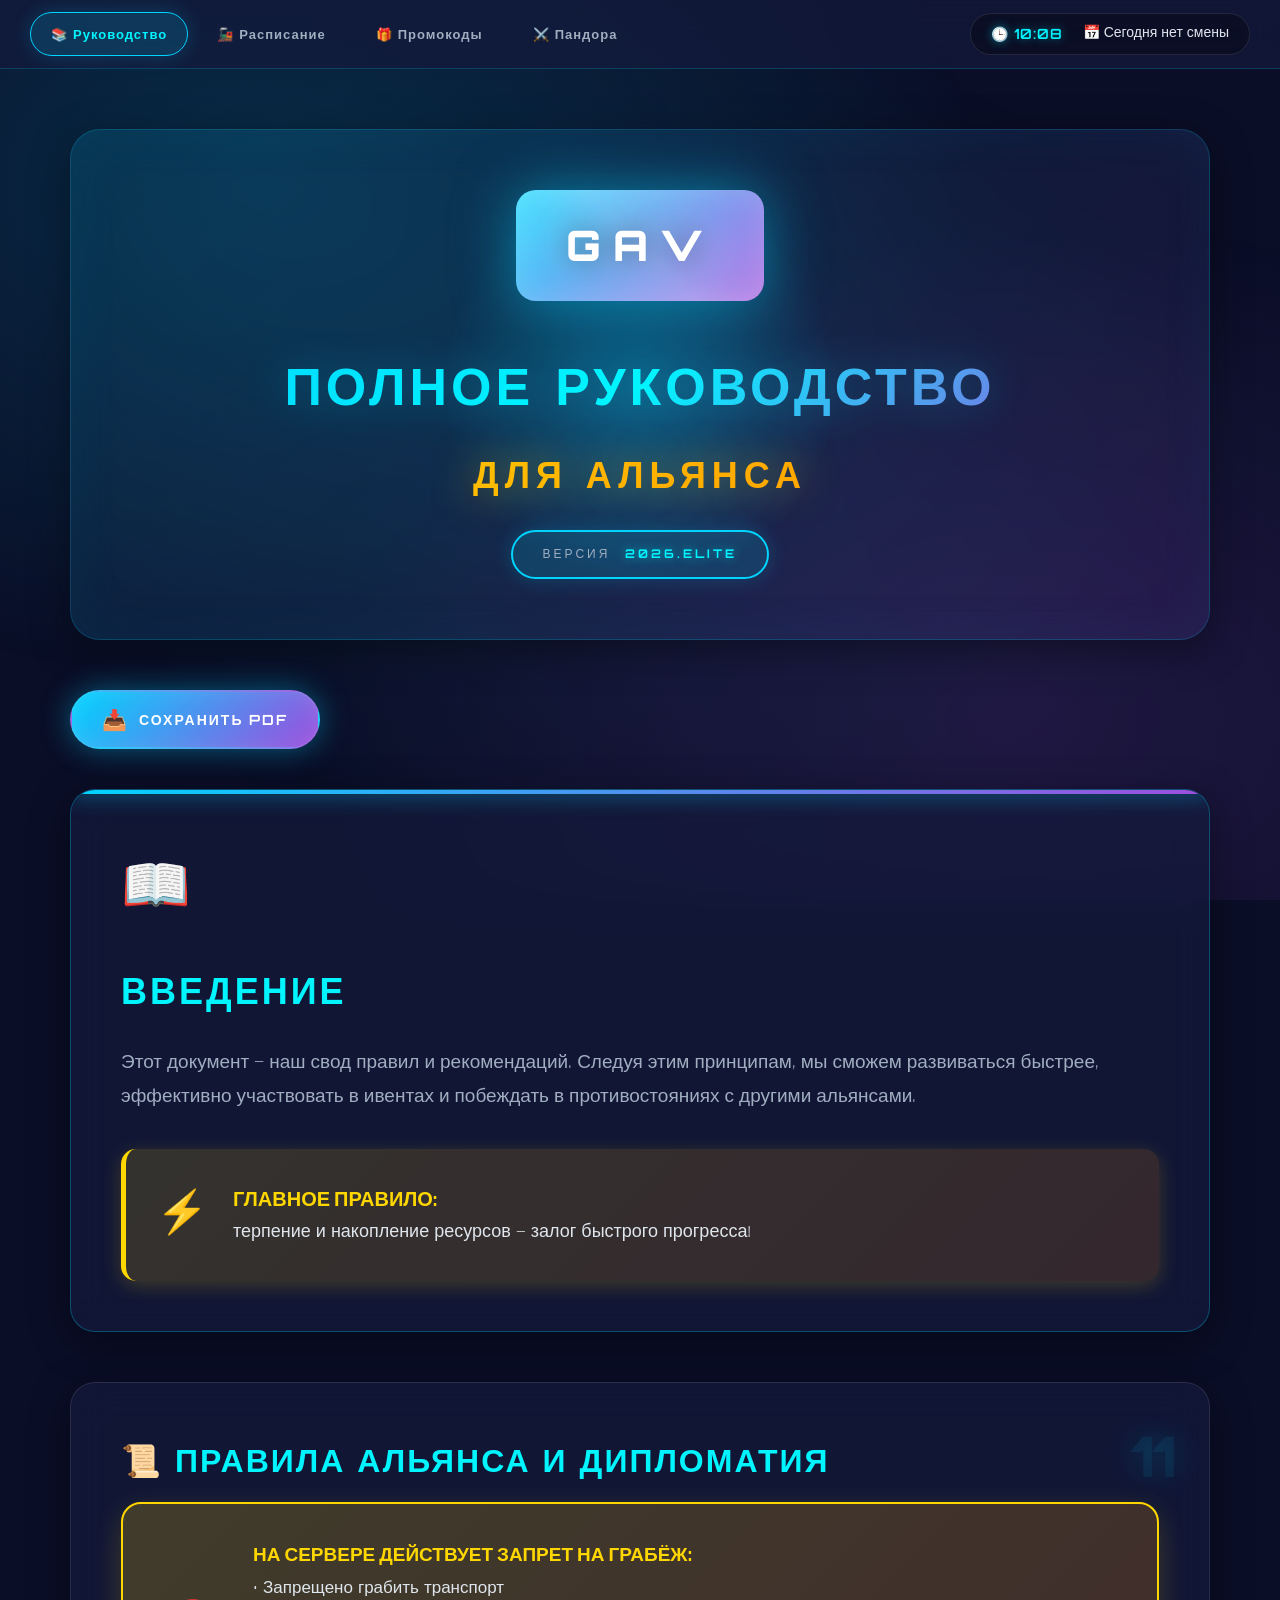
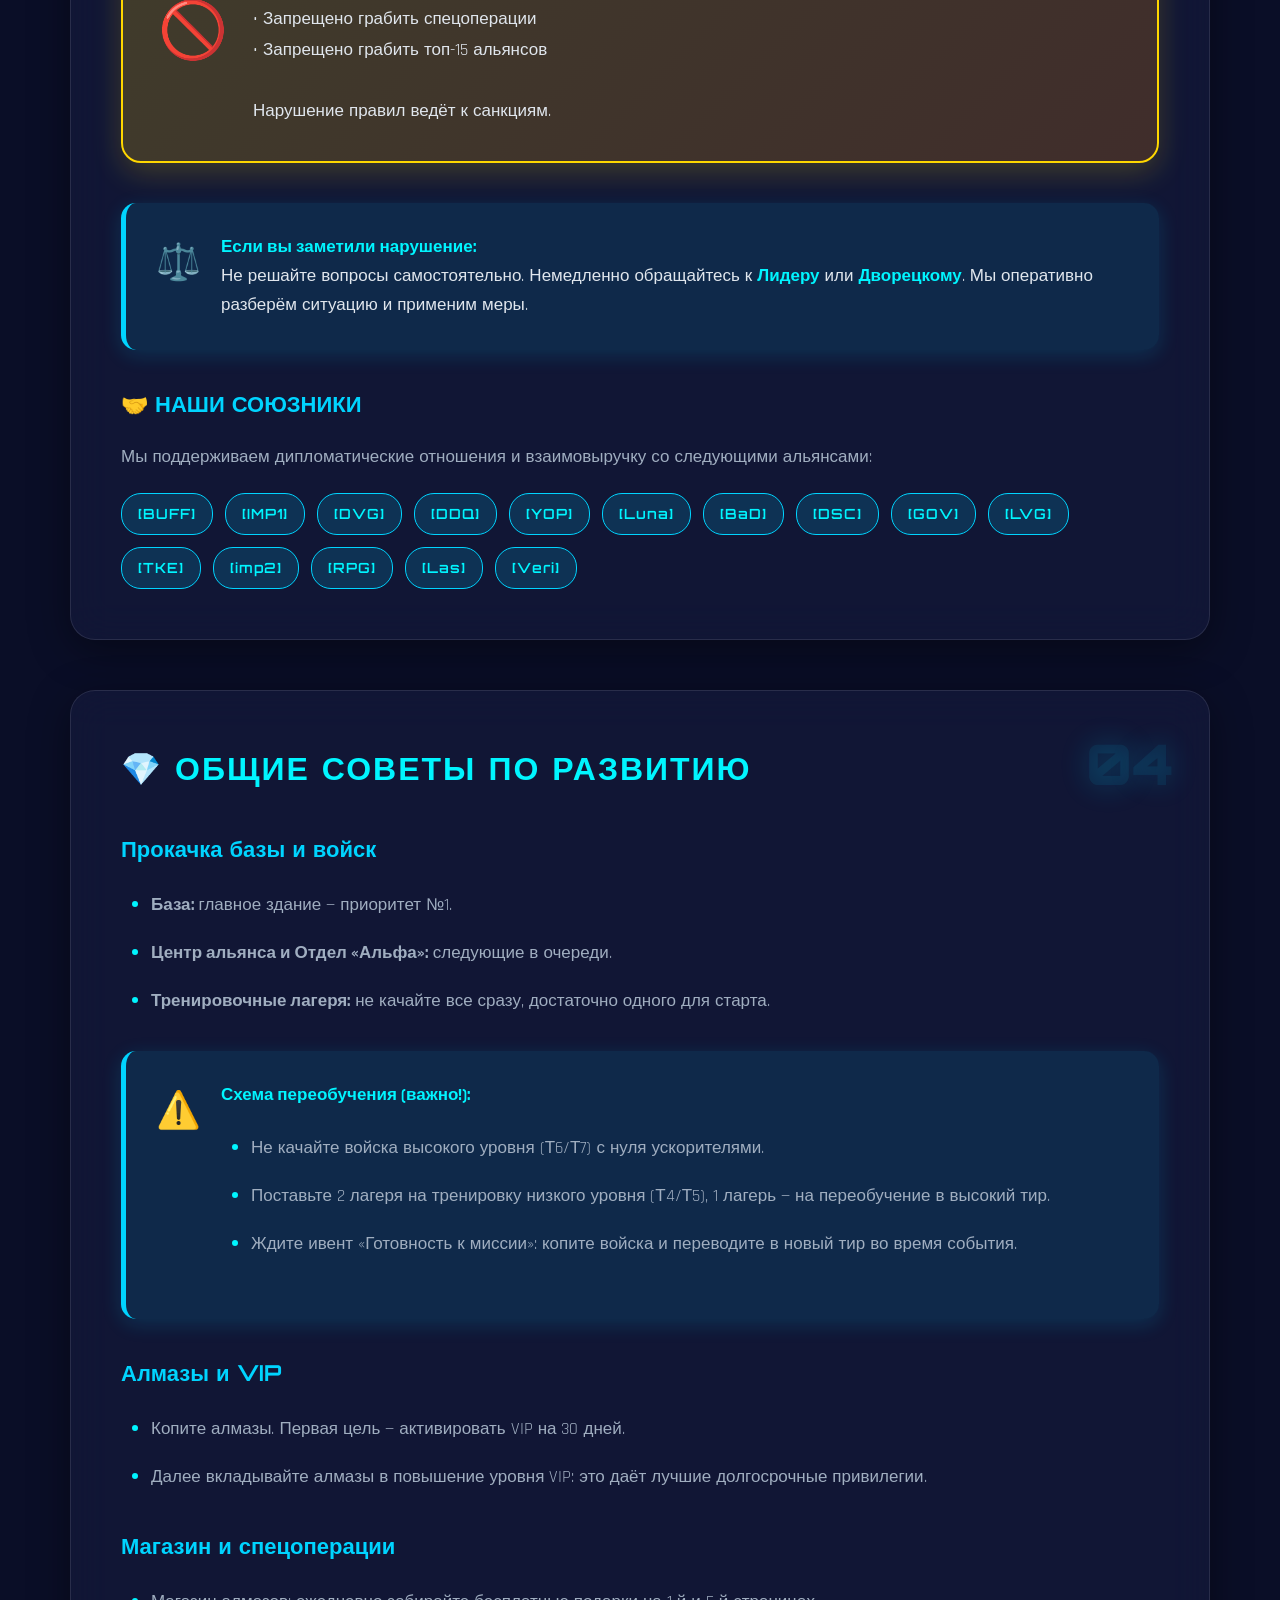
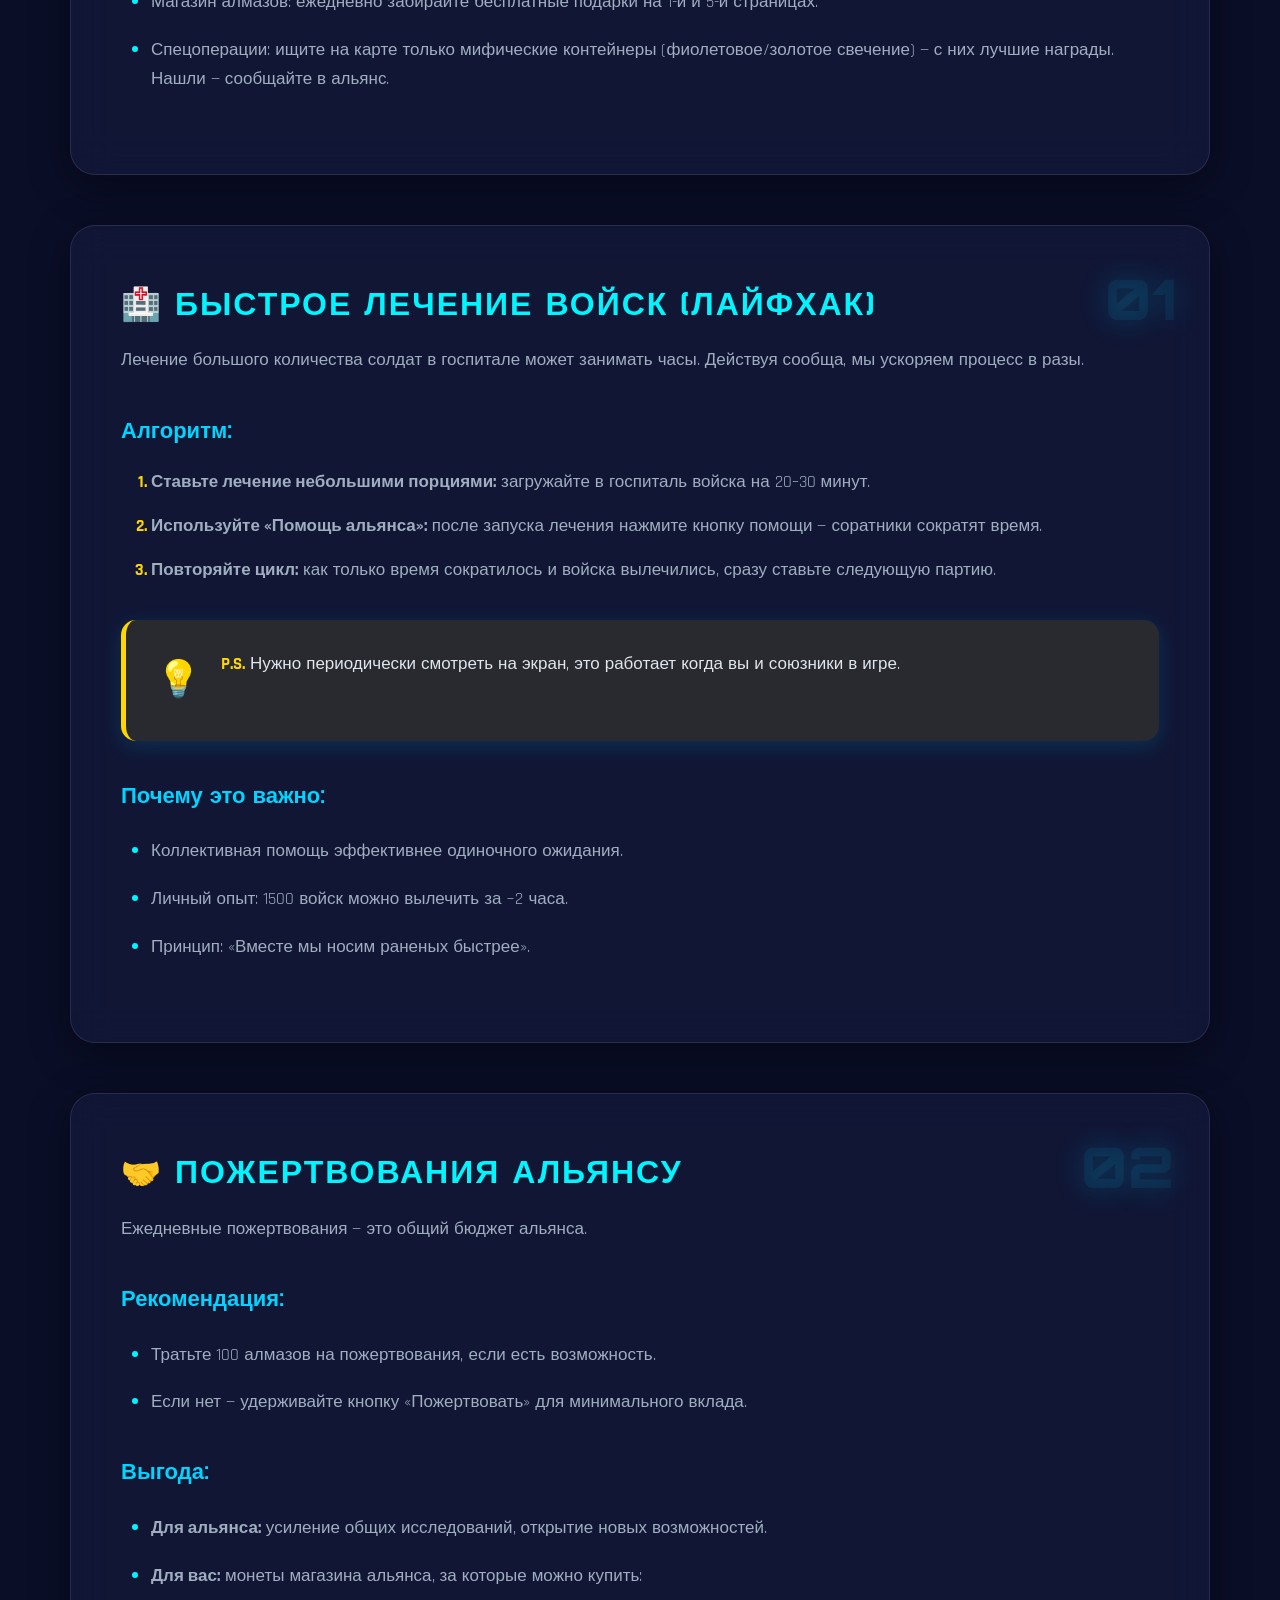
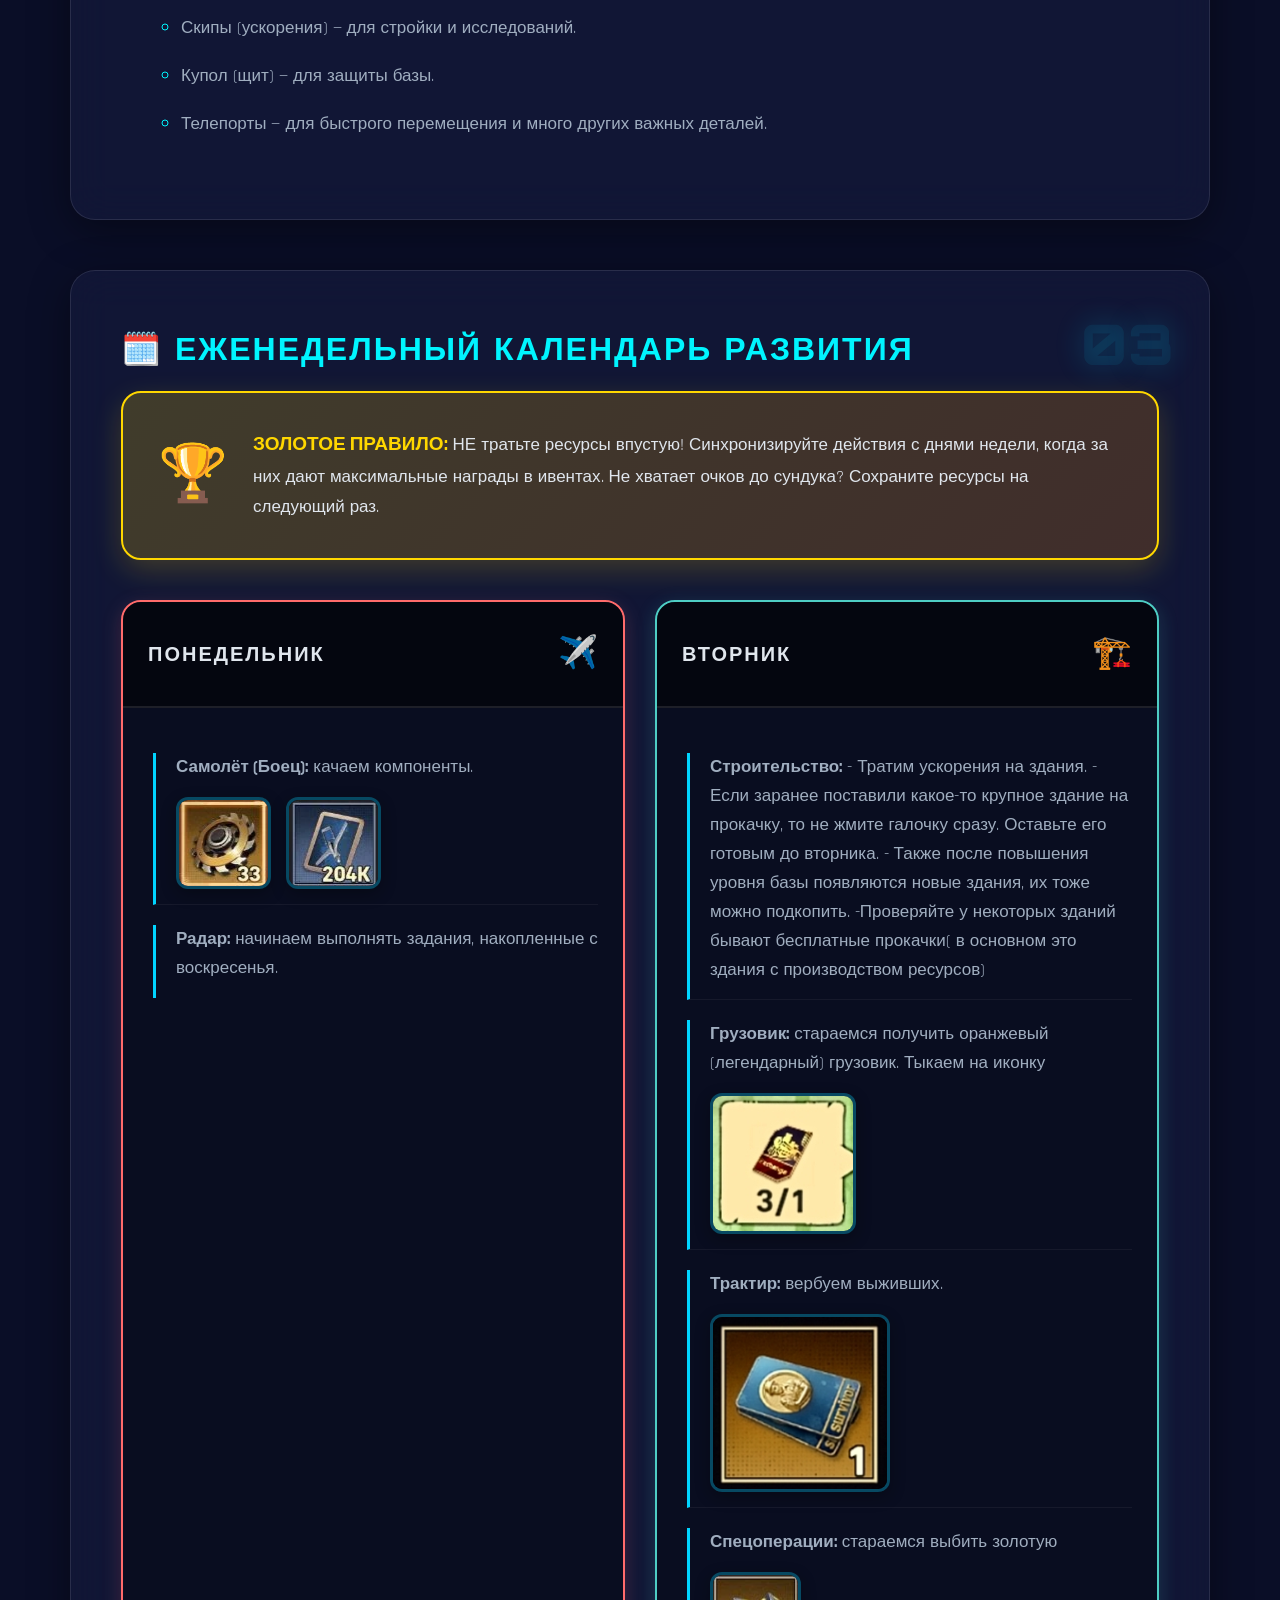
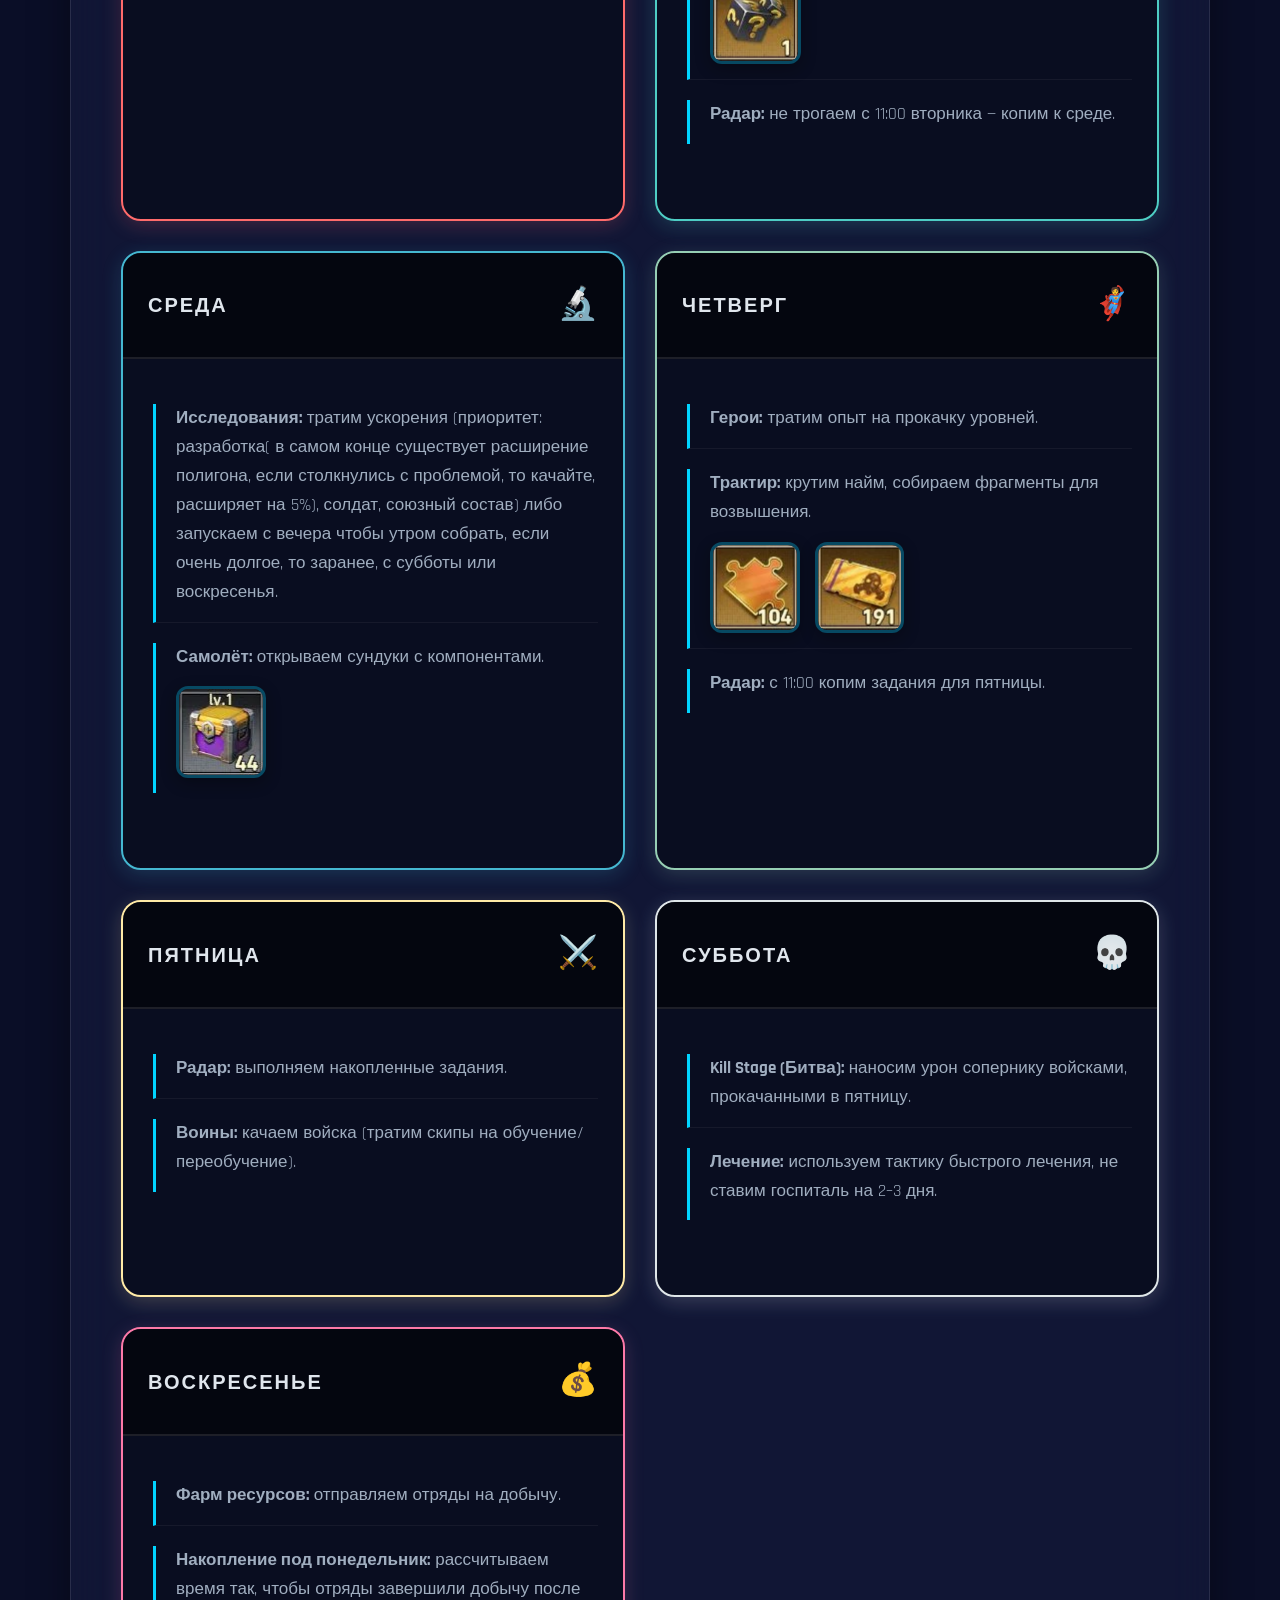
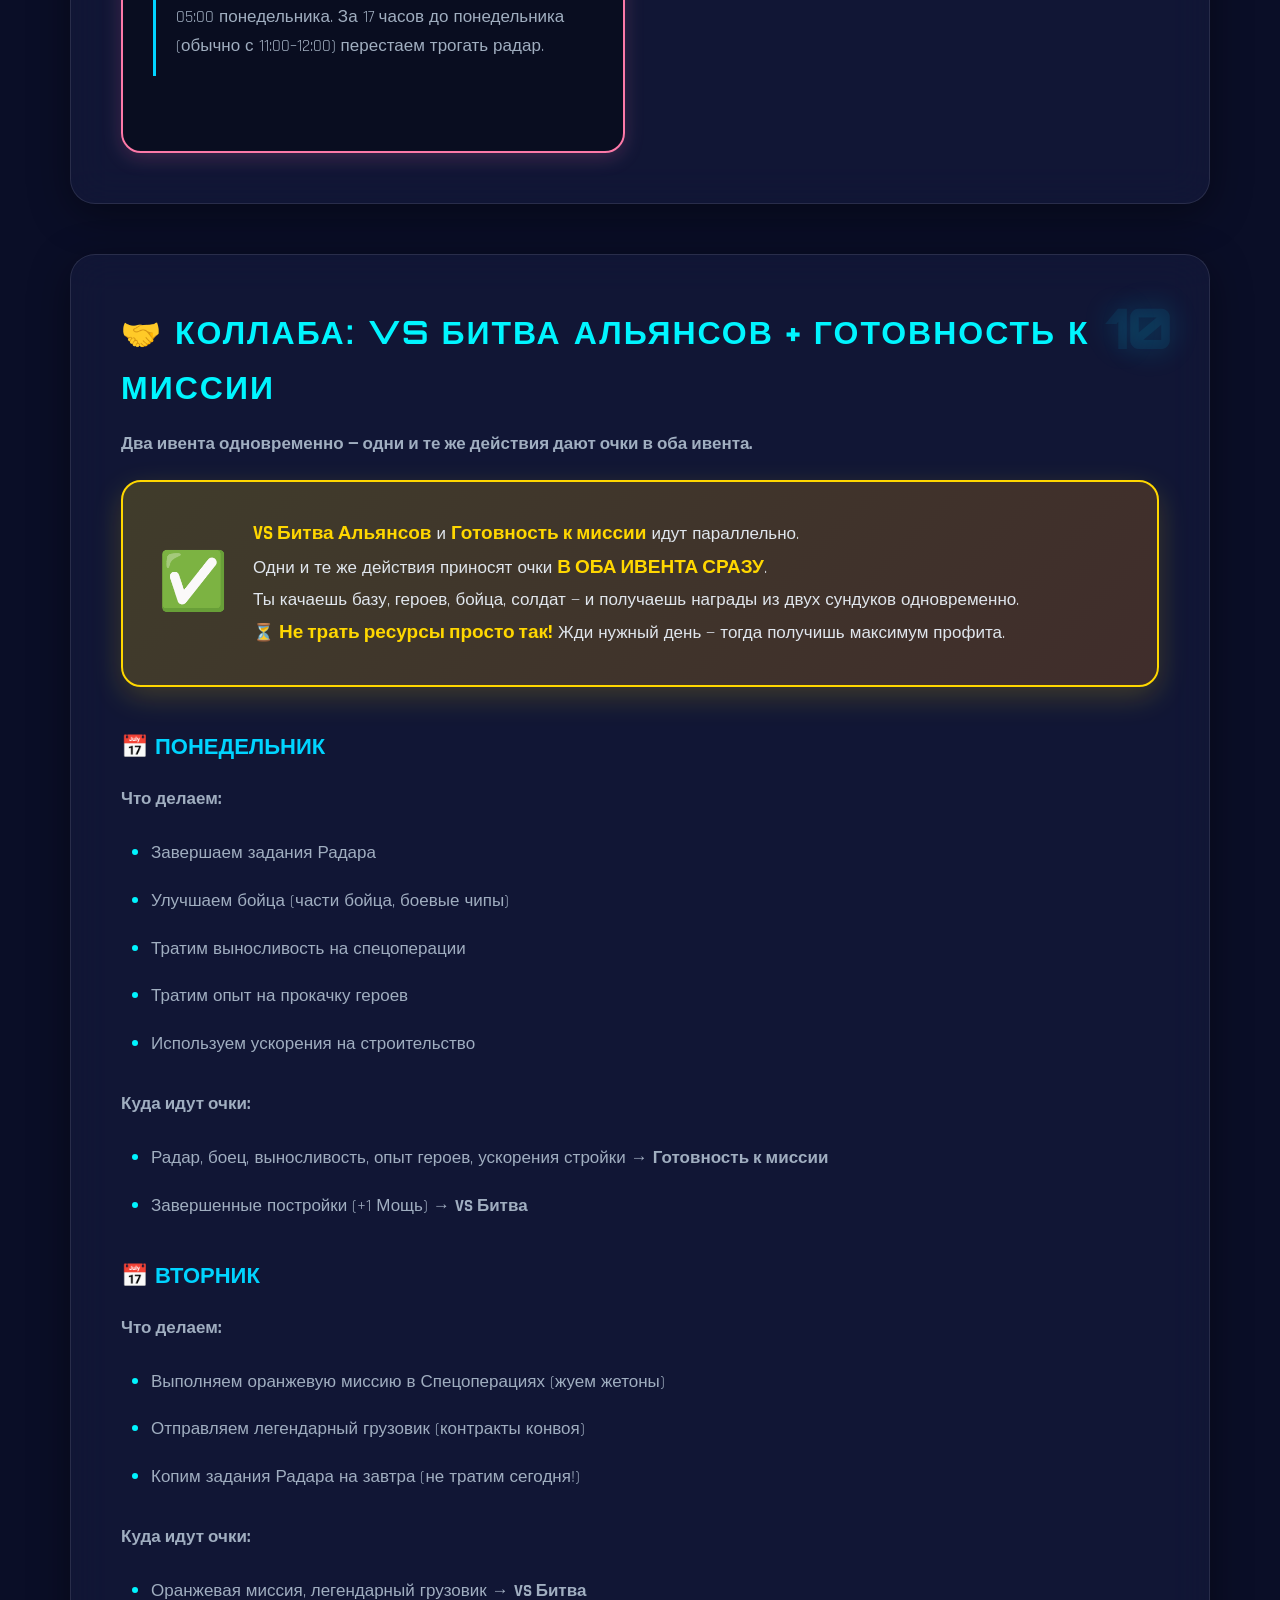
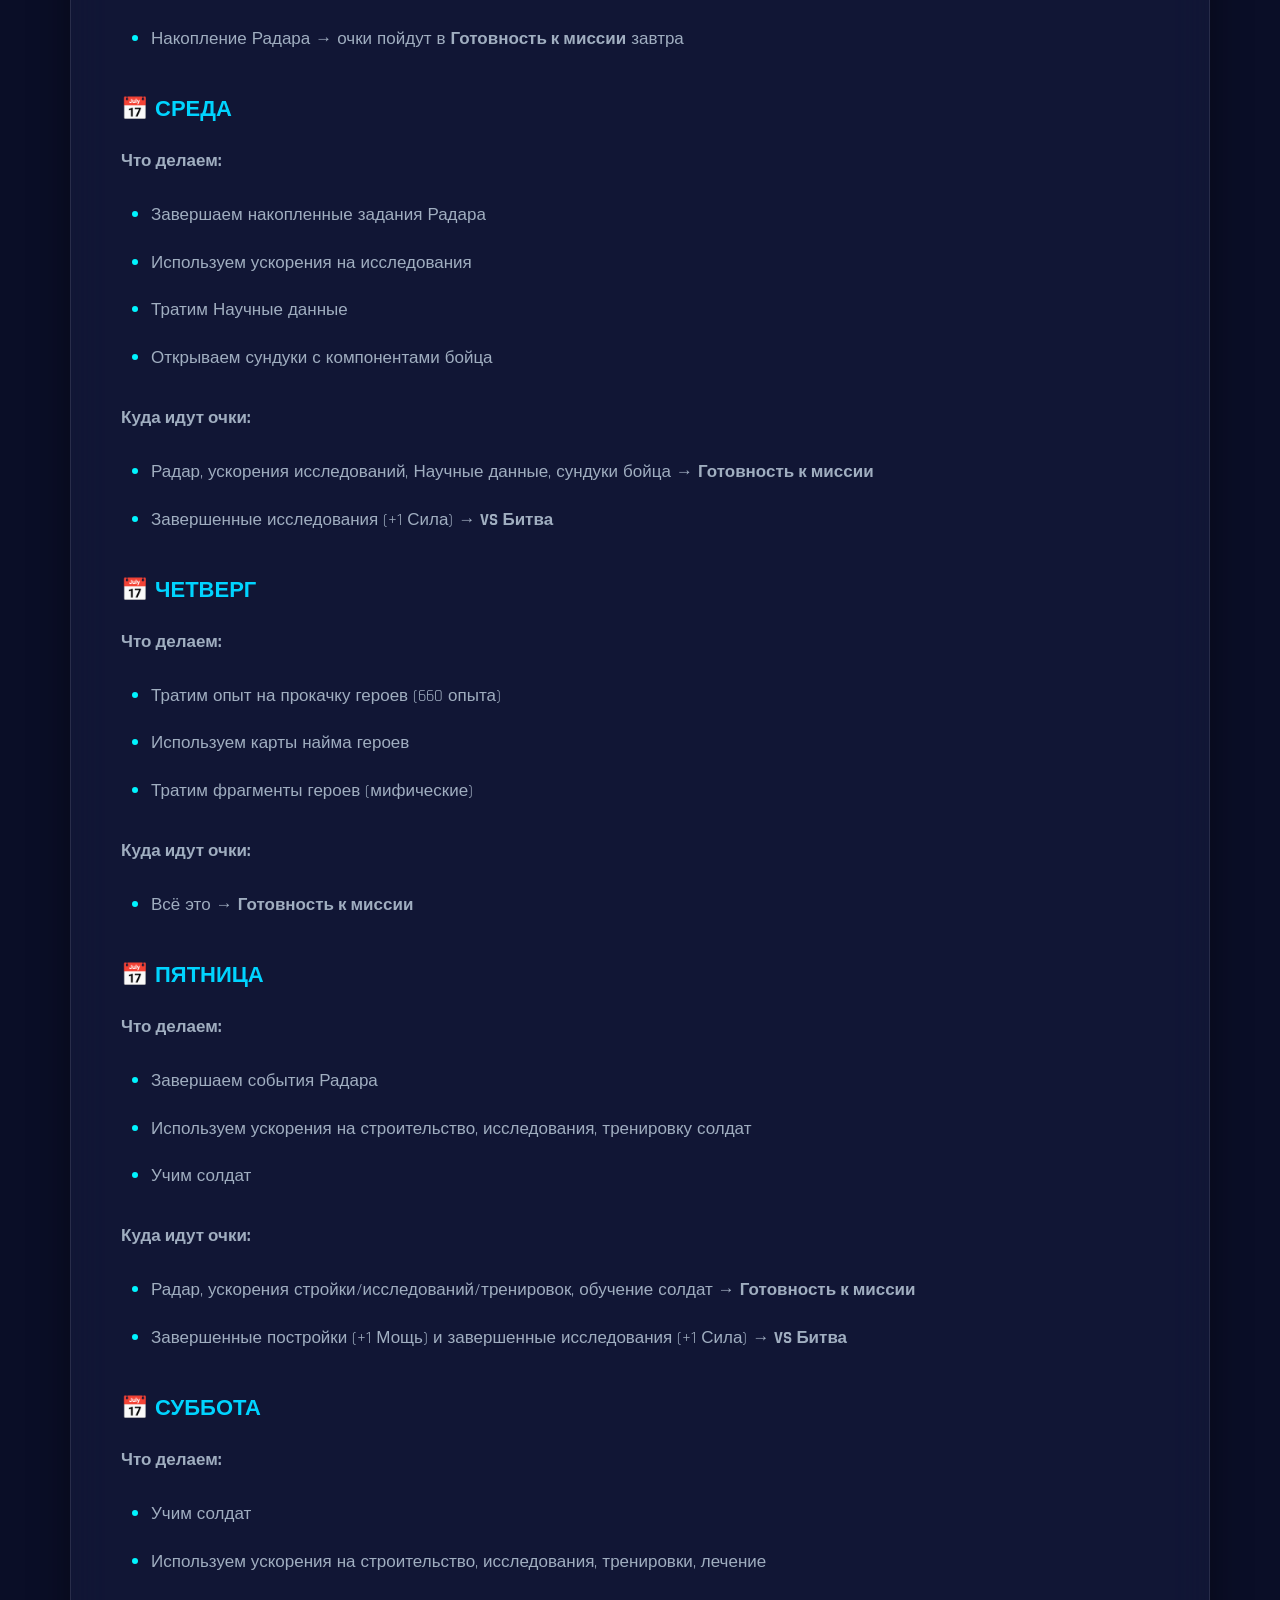
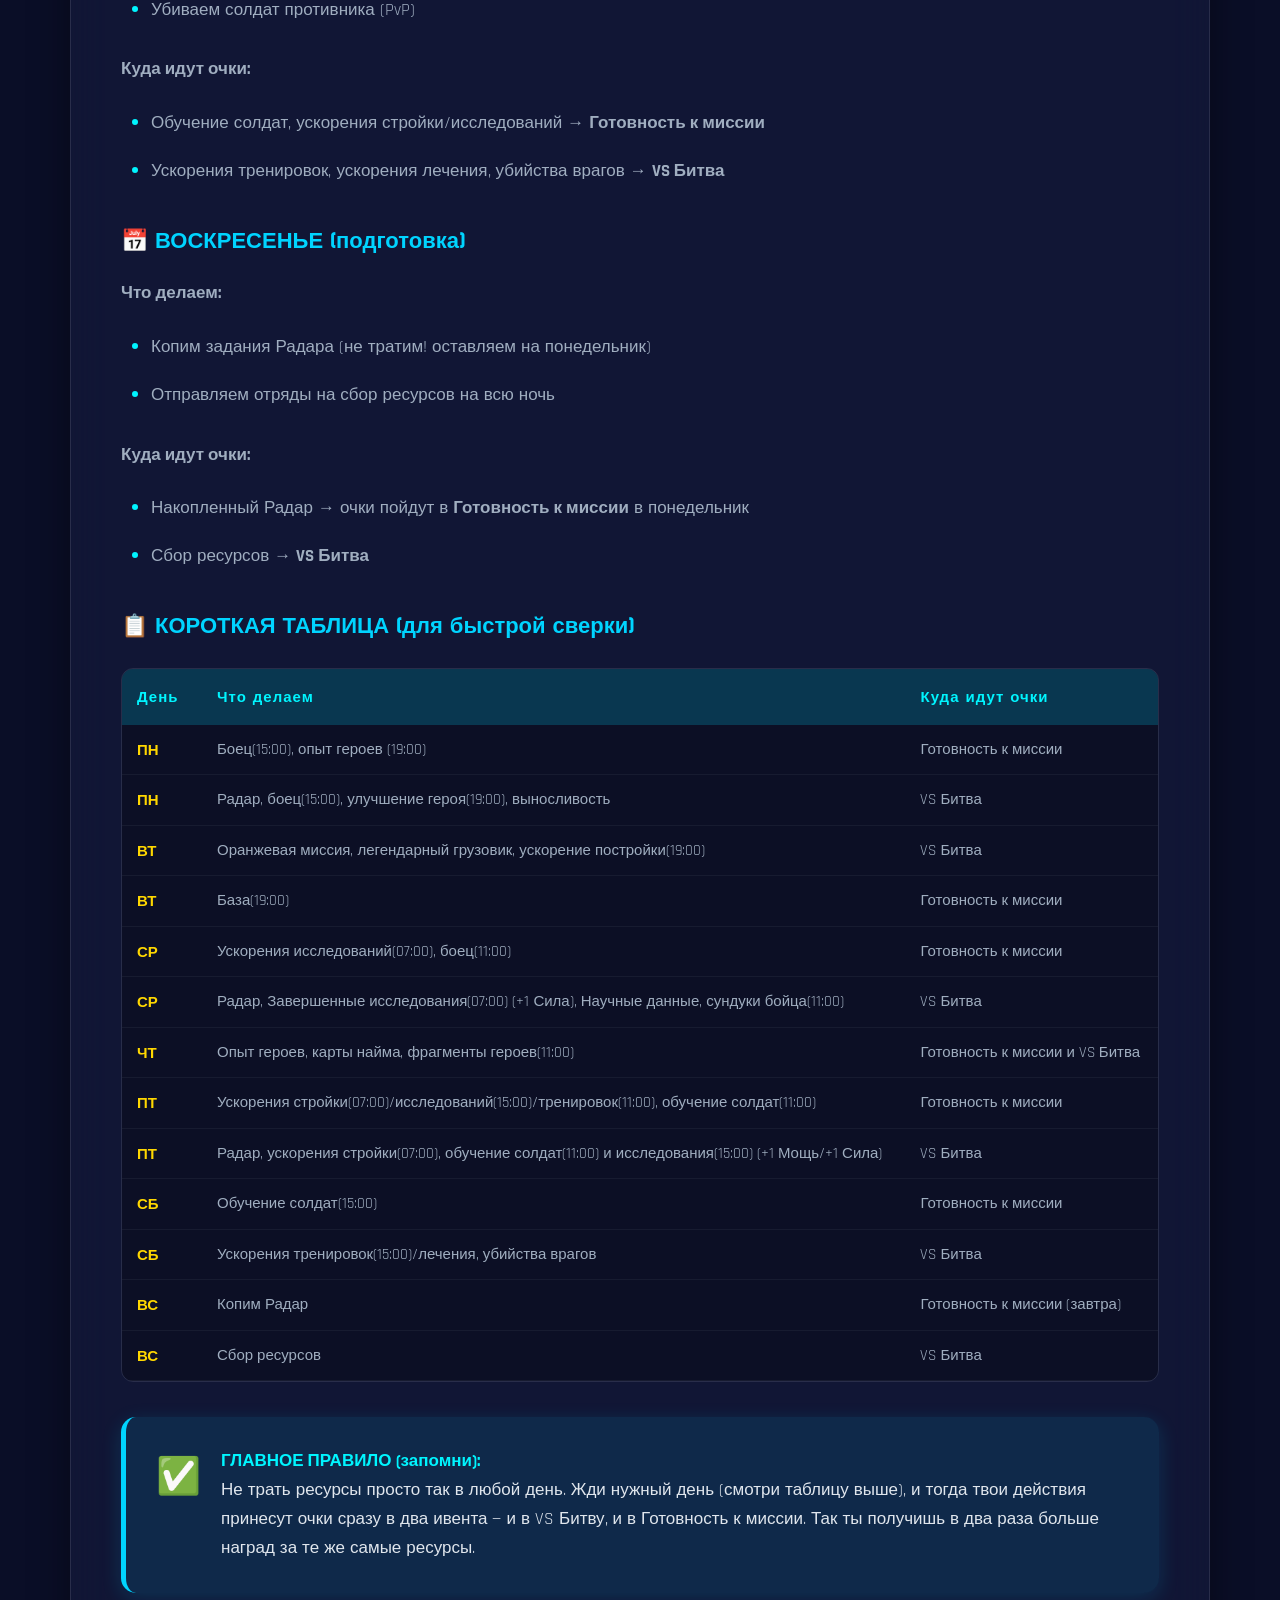
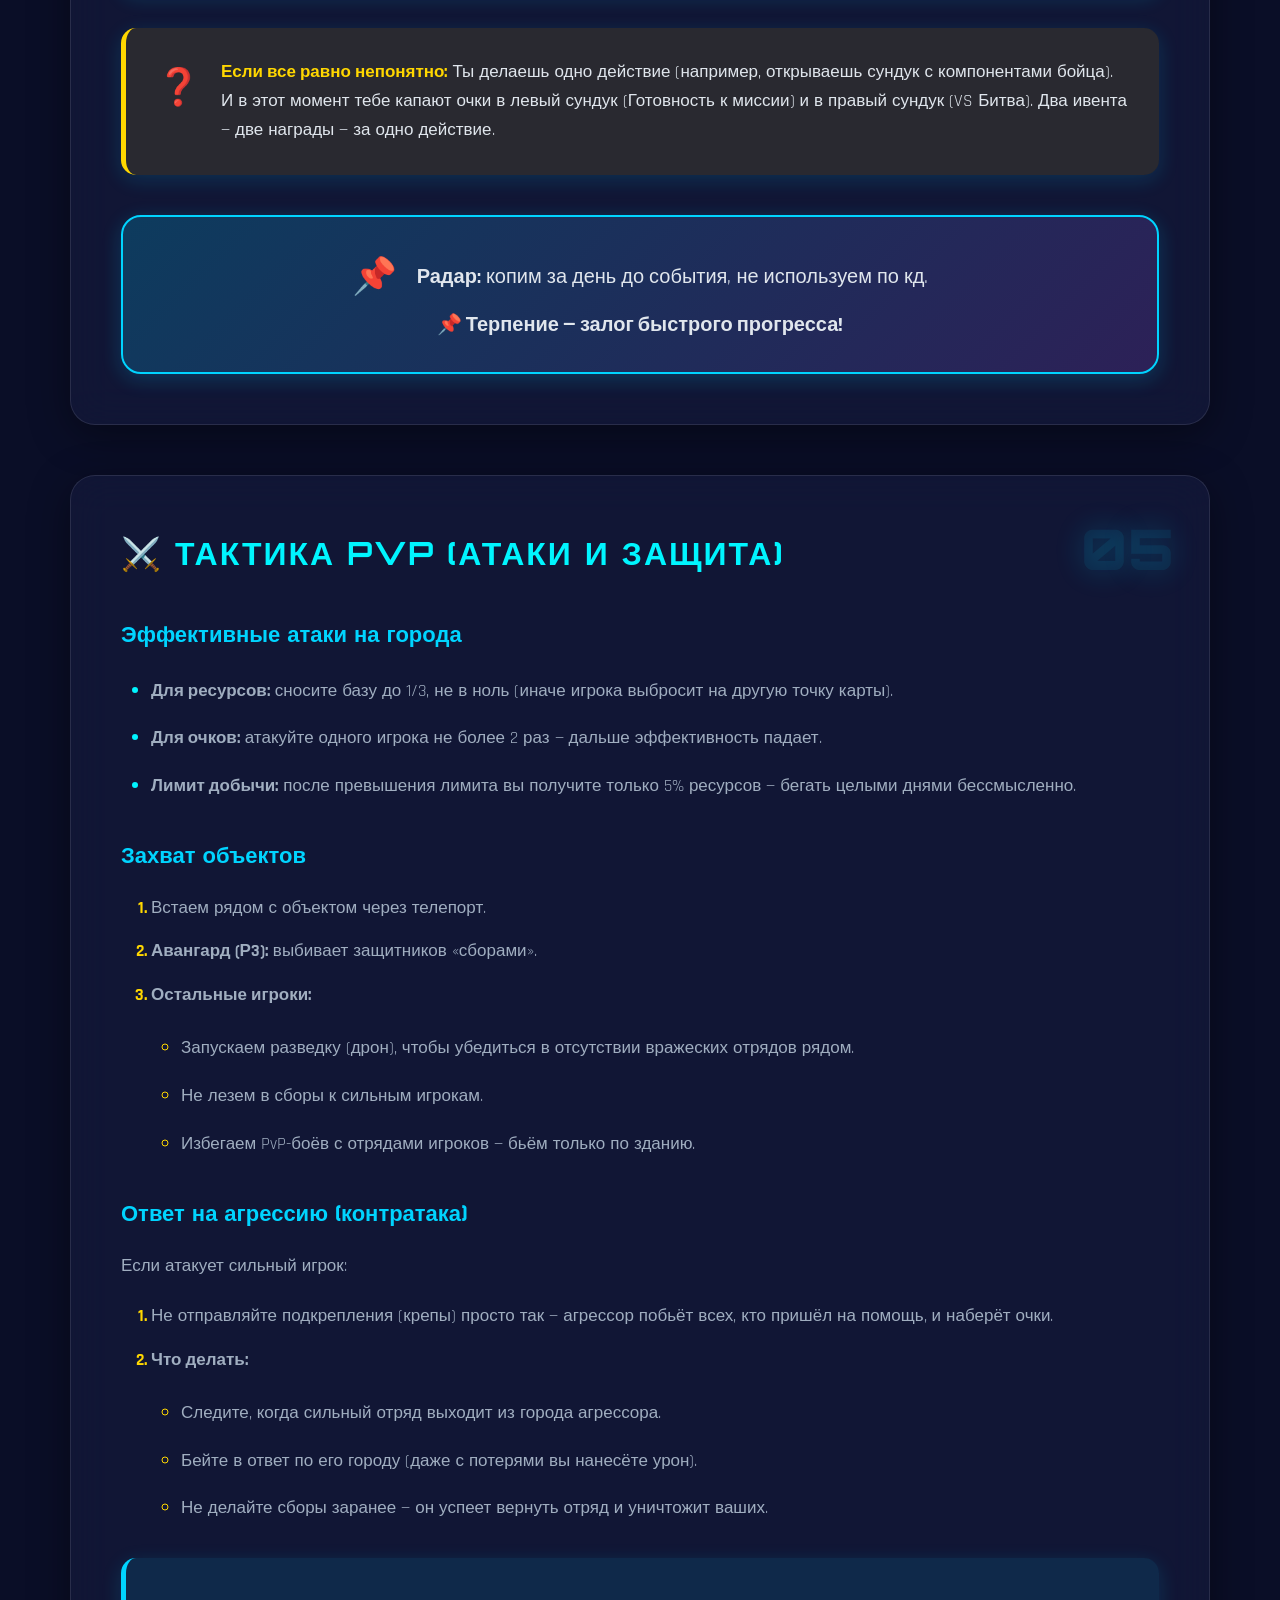
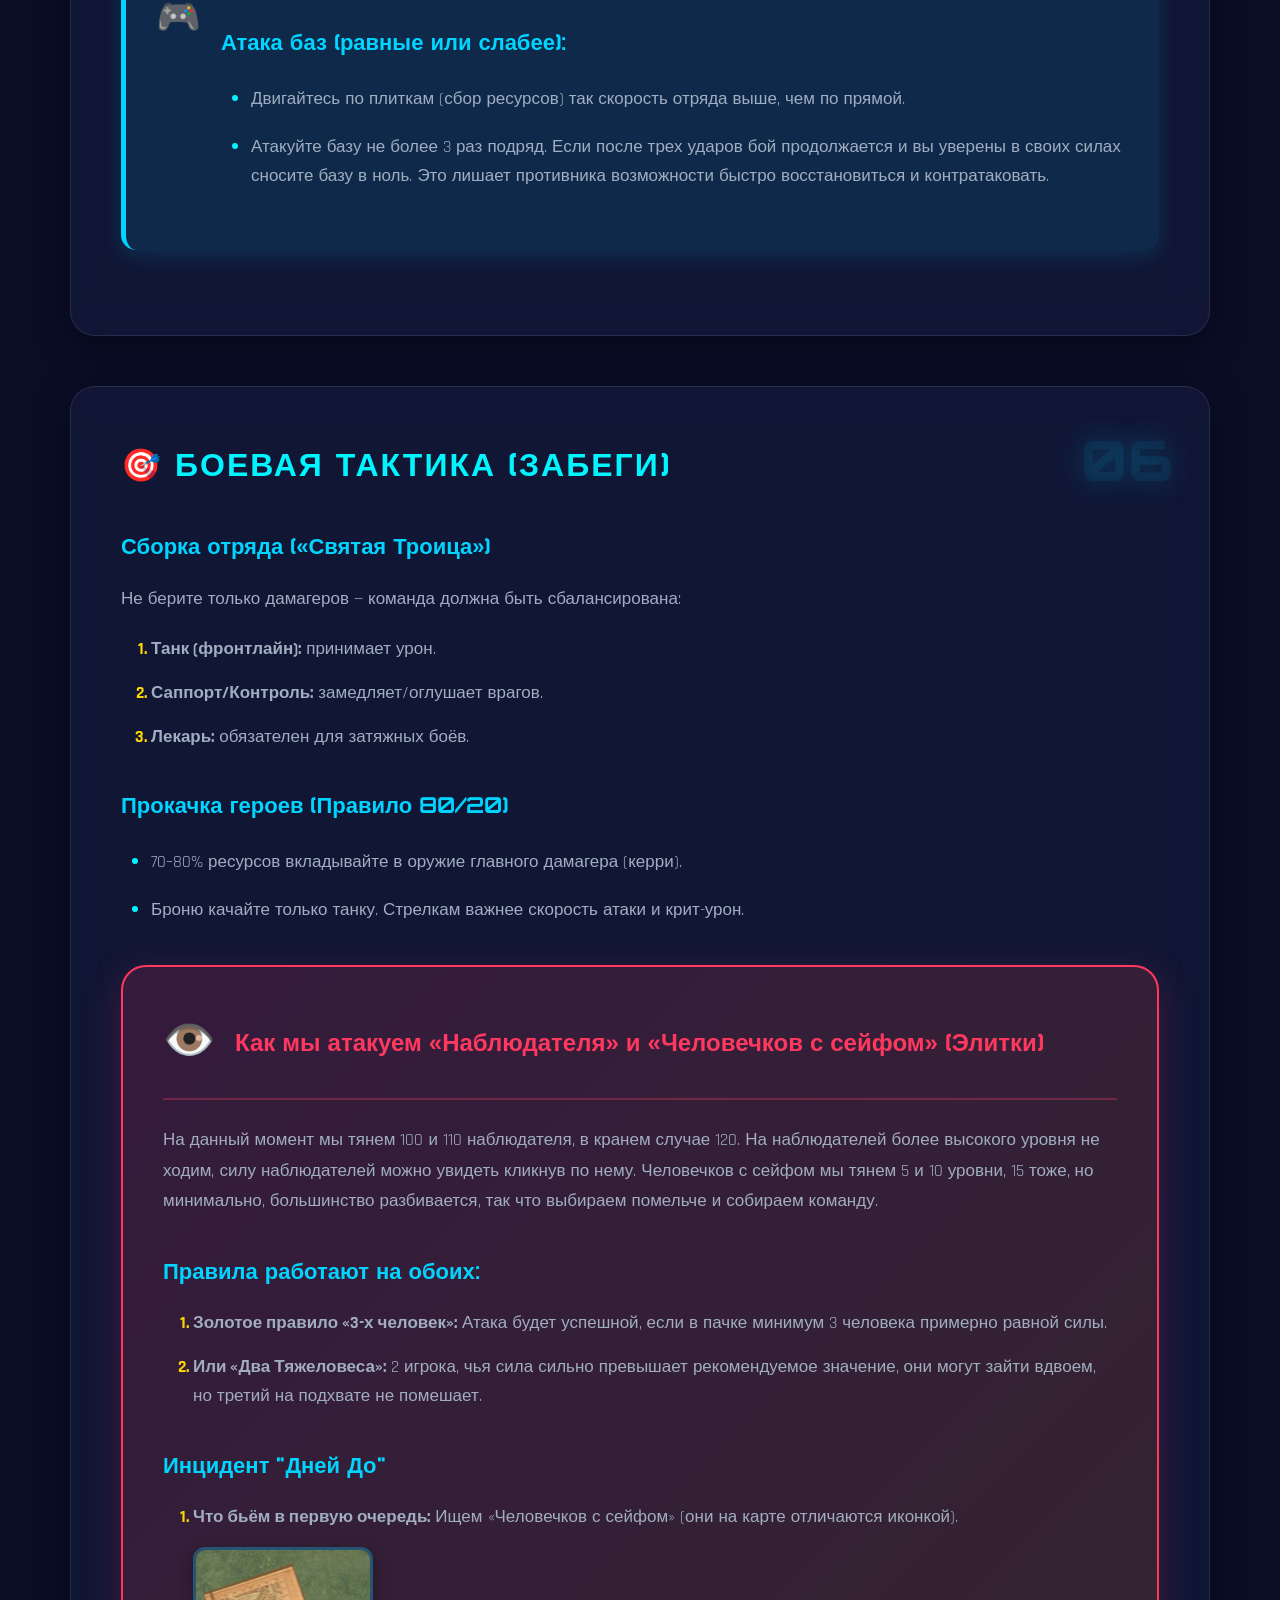
==== commit 943bcce4: "Add files via upload" ====
--- a/index.html
+++ b/index.html
@@ -13,8 +13,10 @@
     <!-- Навигация (добавлено) -->
     <nav class="main-nav">
         <div class="nav-links">
-            <a href="index.html" class="active">📚 Руководство</a>
+            <a href="index.html"class="active">📚 Руководство</a>
             <a href="train_schedule.html">🚂 Расписание</a>
+            <a href="promocodes.html">🎁 Промокоды</a>
+            <a href="pandora.html" >⚔️ Пандора</a>
         </div>
         <div class="nav-widget">
             <div id="msk-clock" class="nav-clock">⏳ --:--</div>
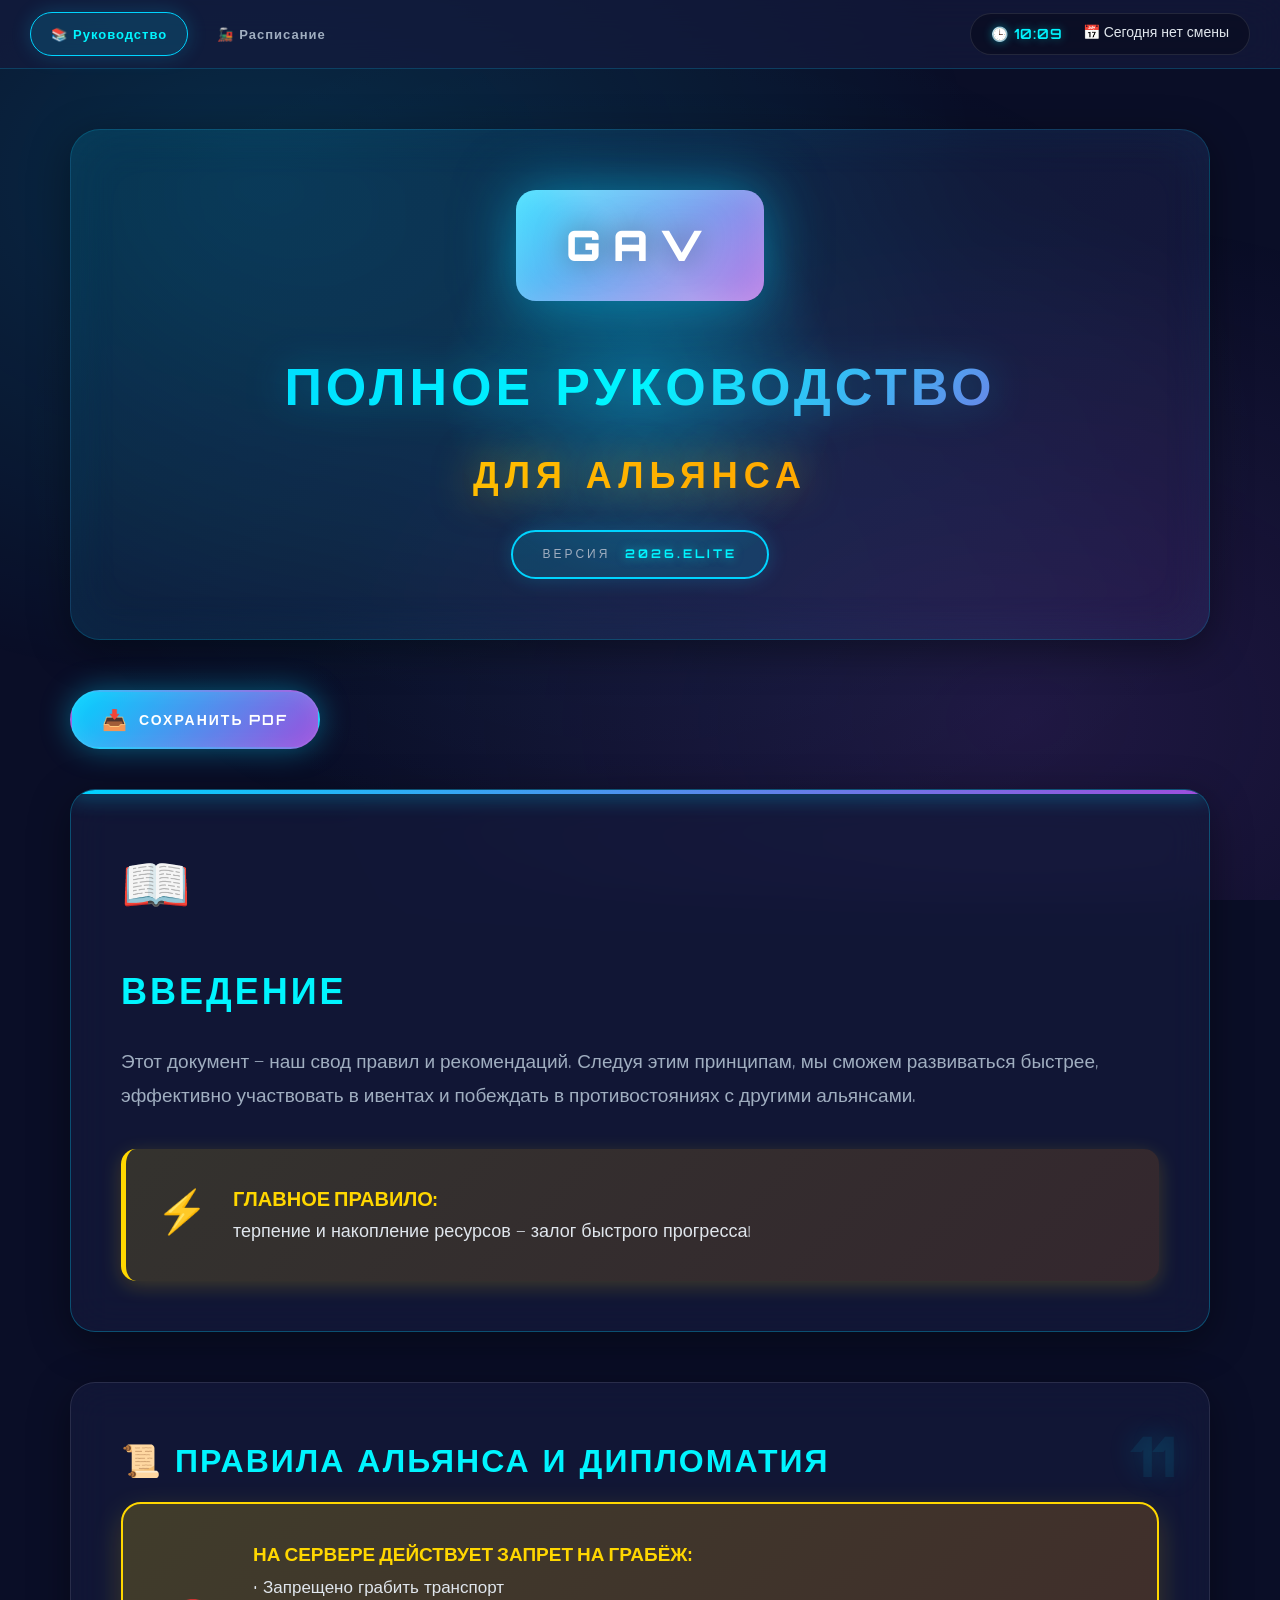
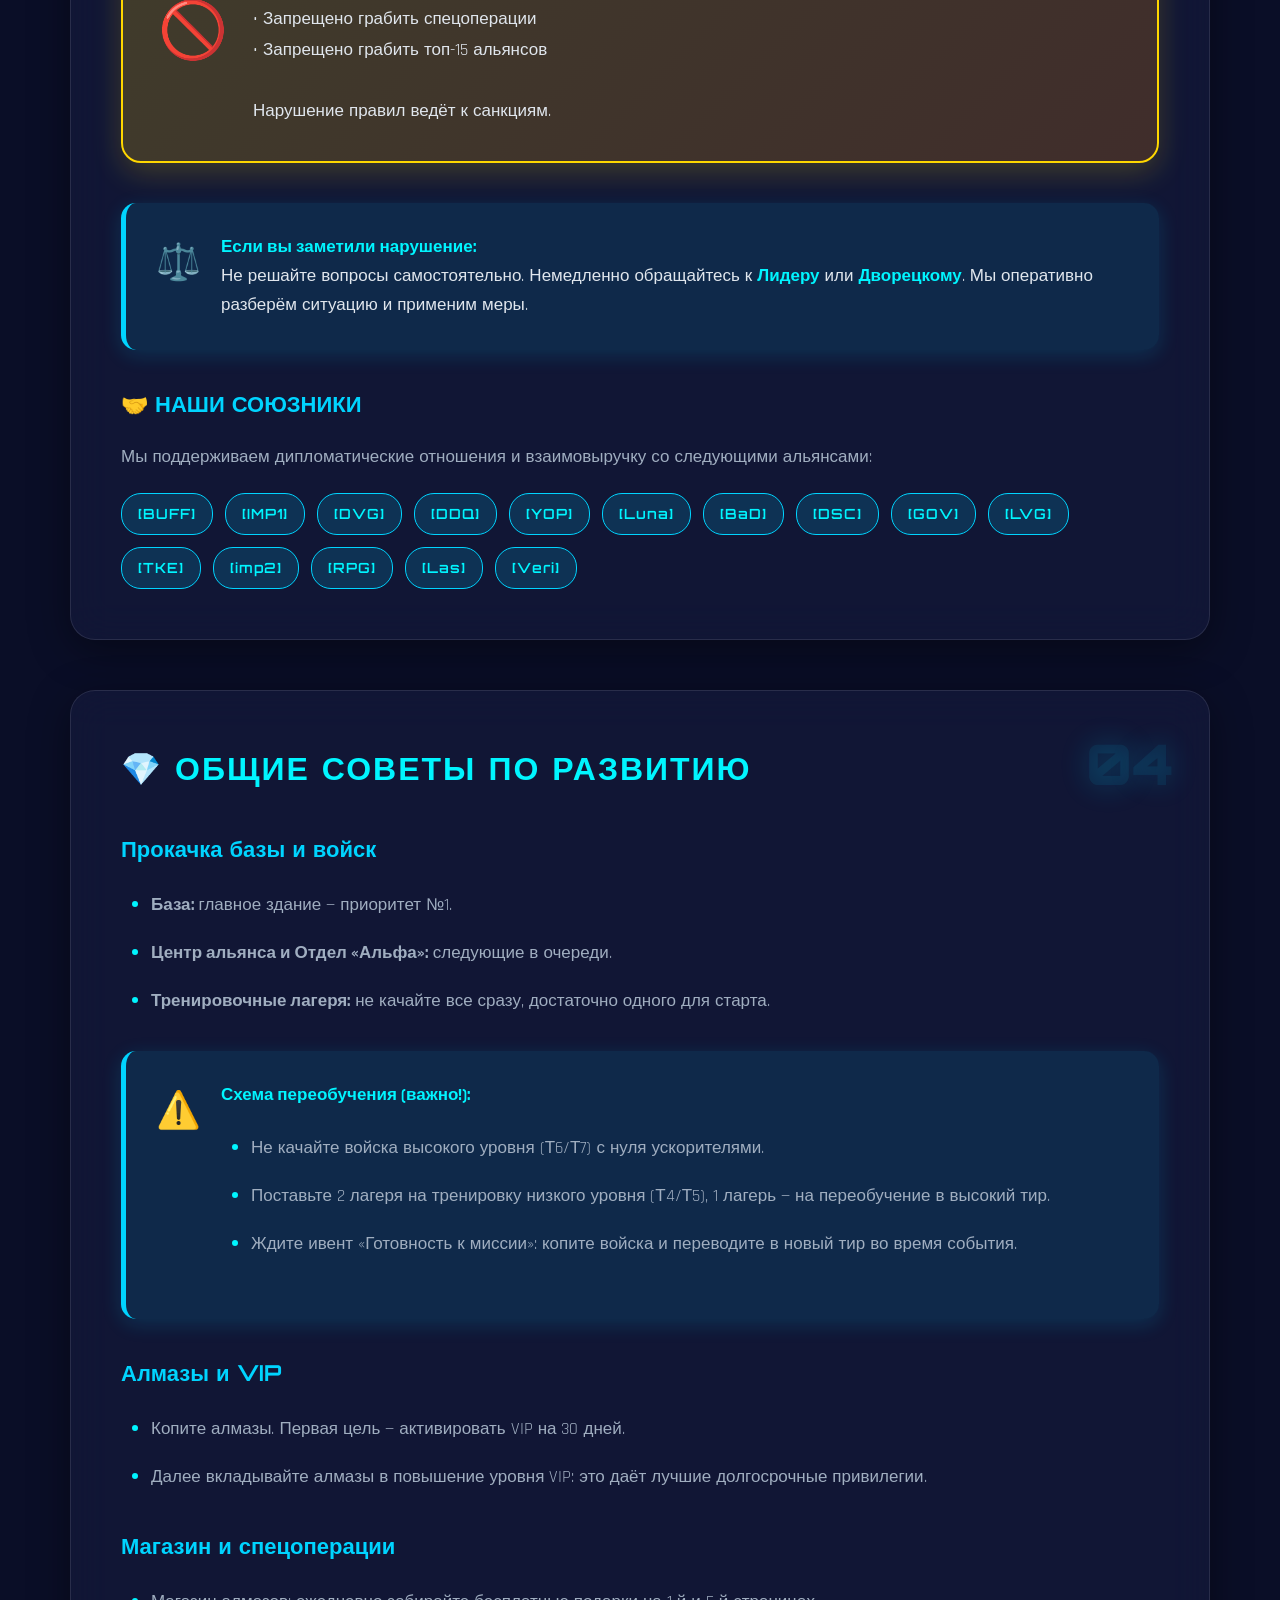
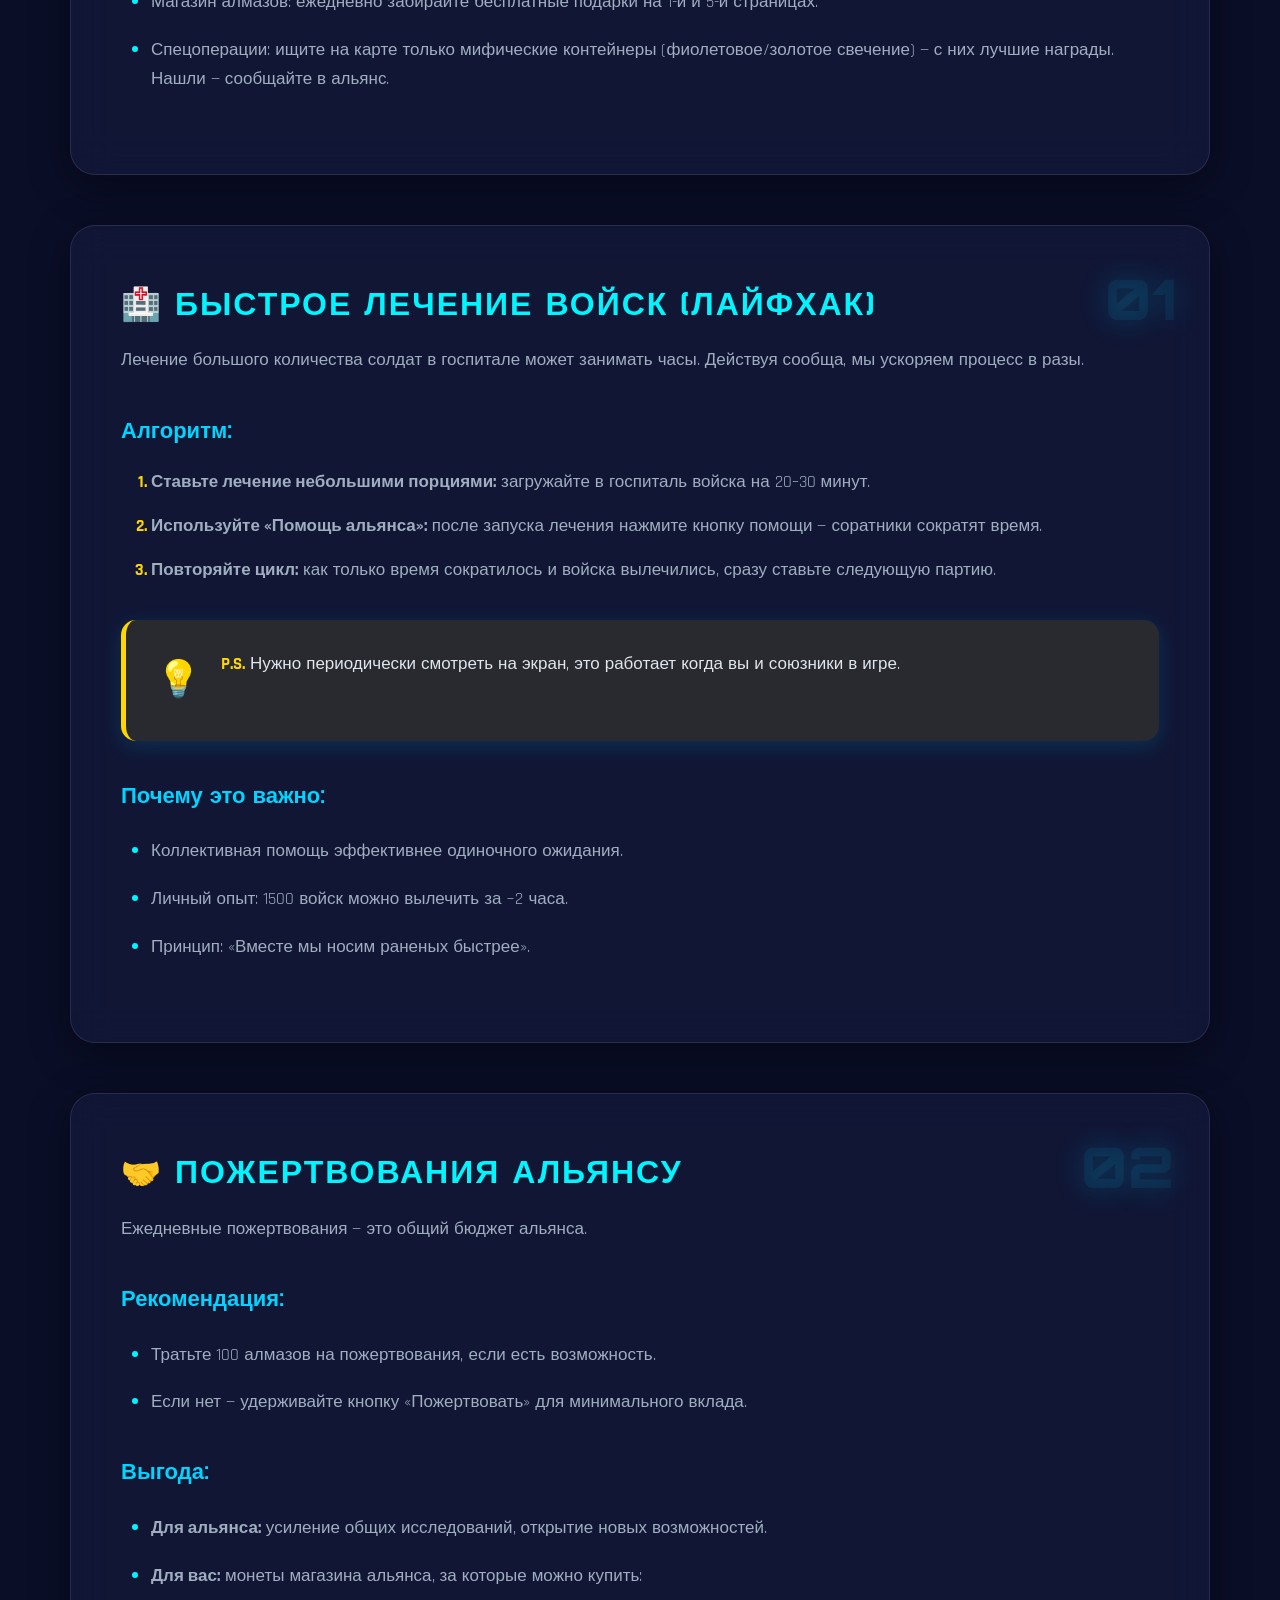
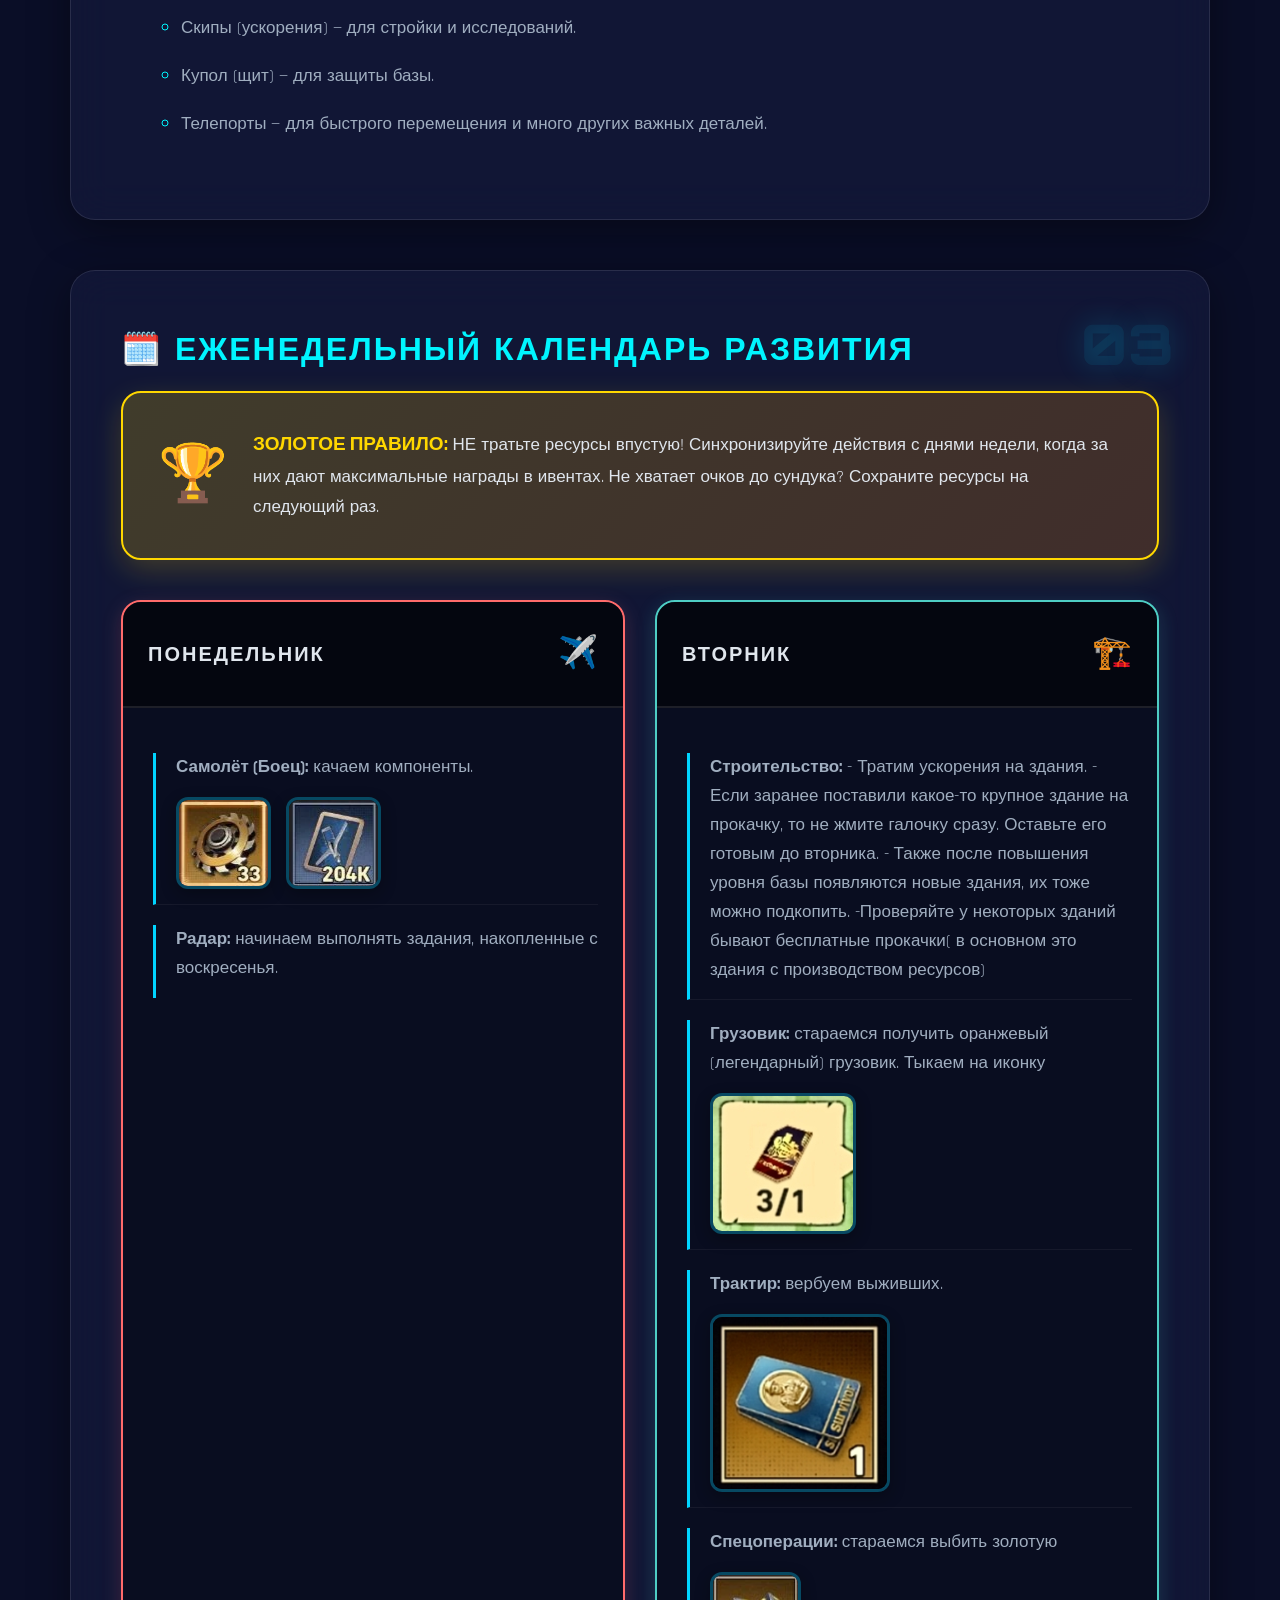
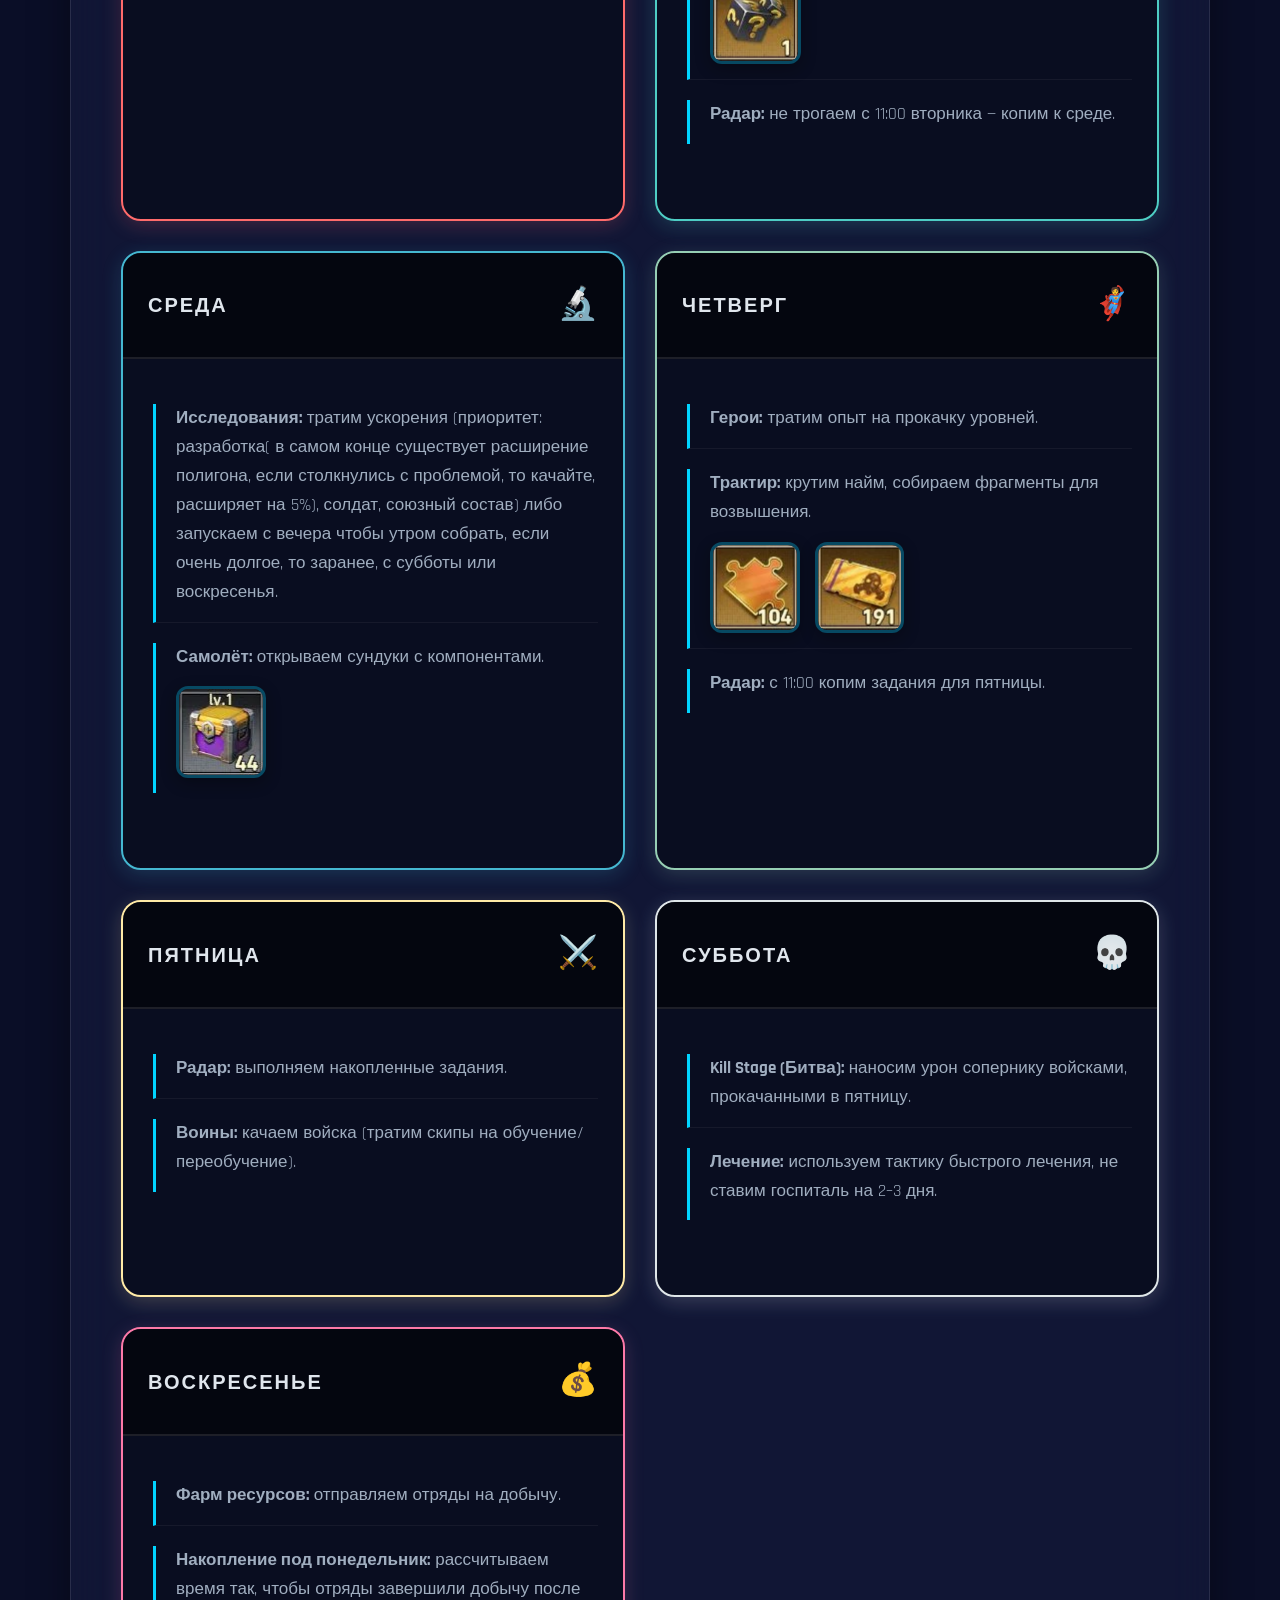
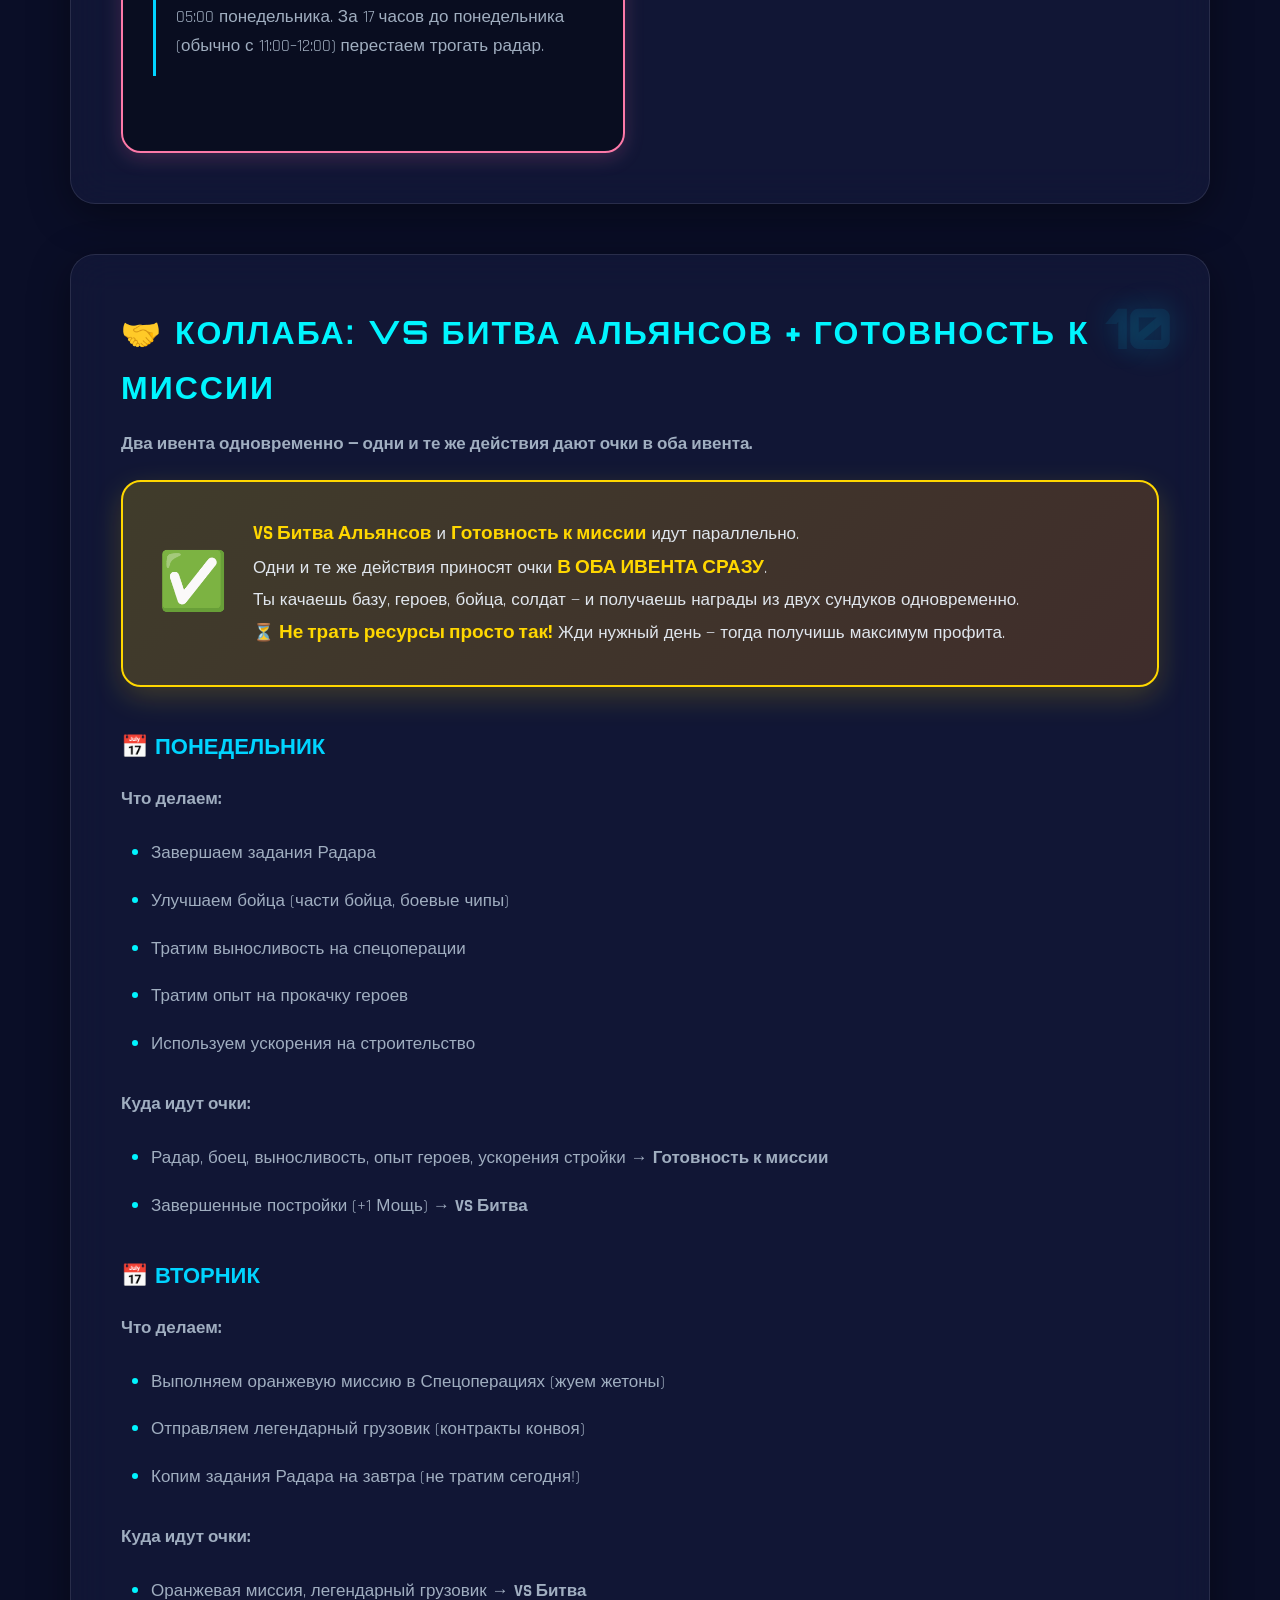
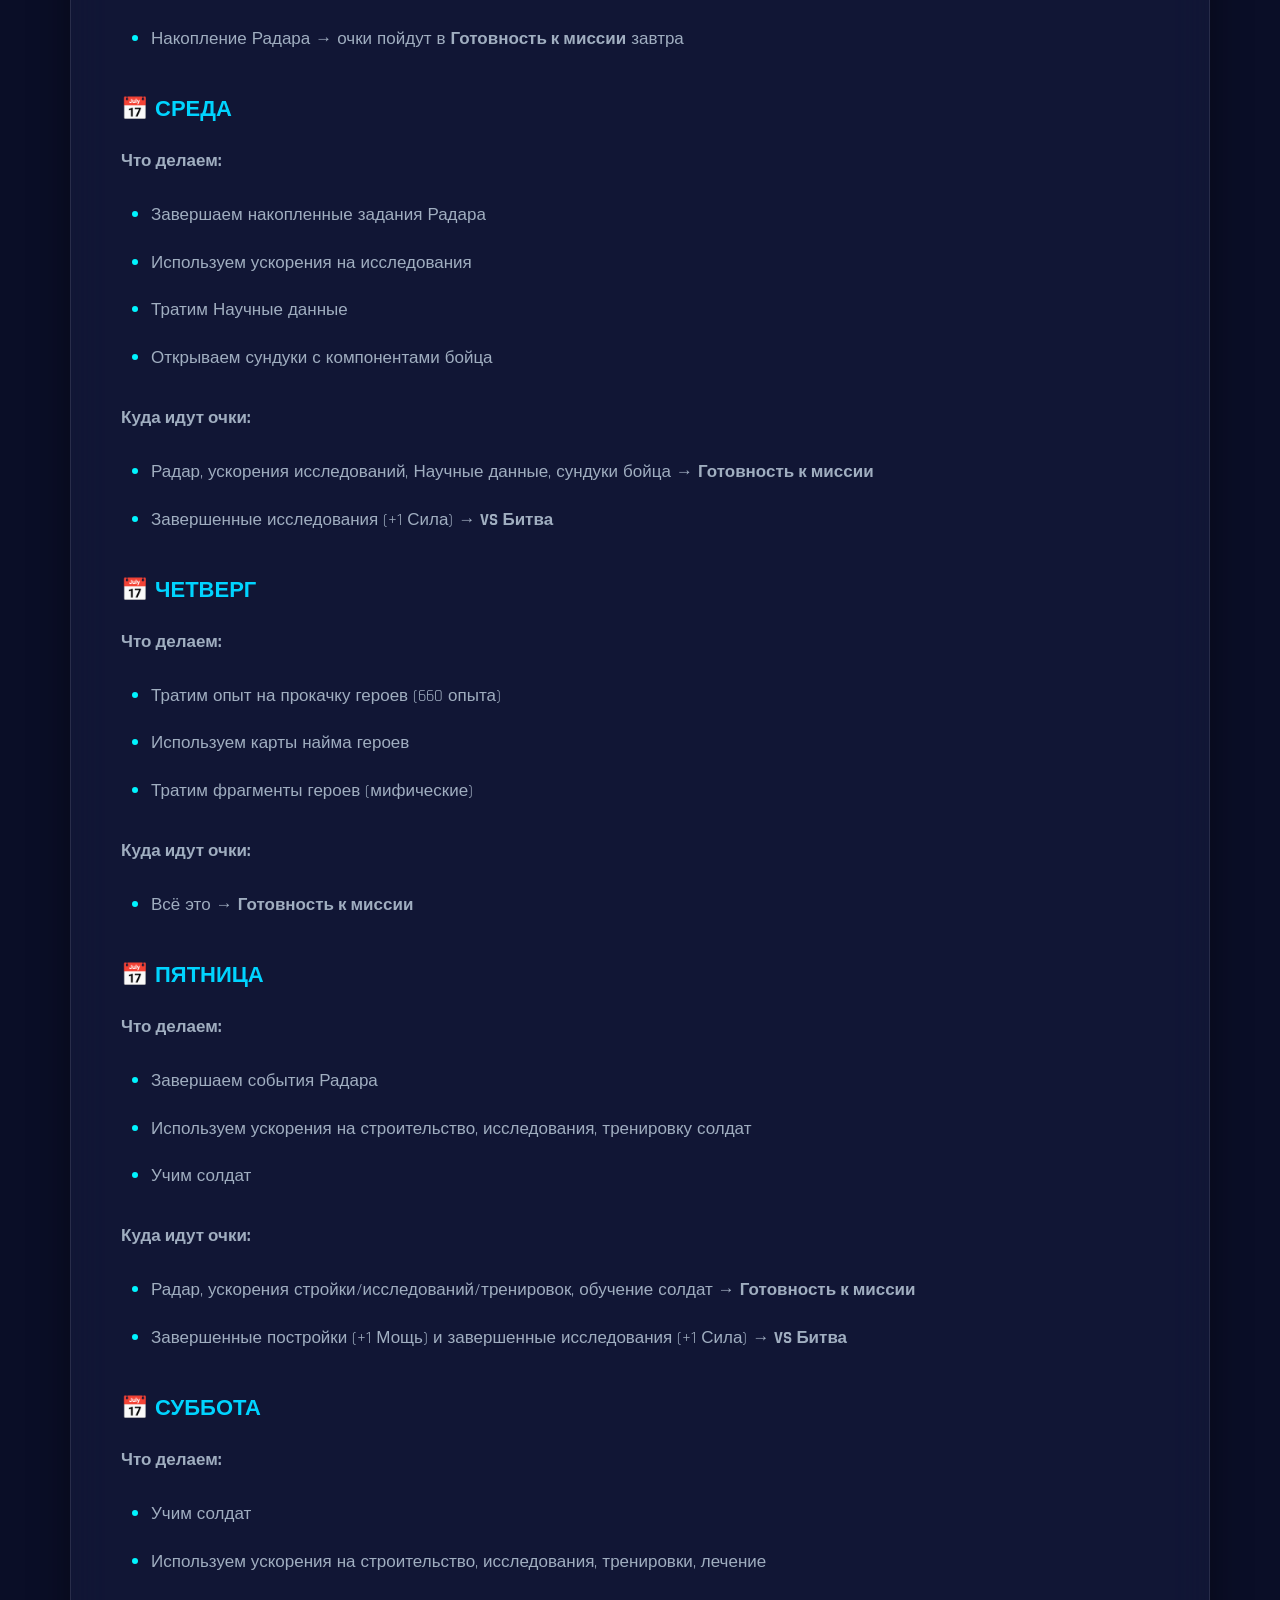
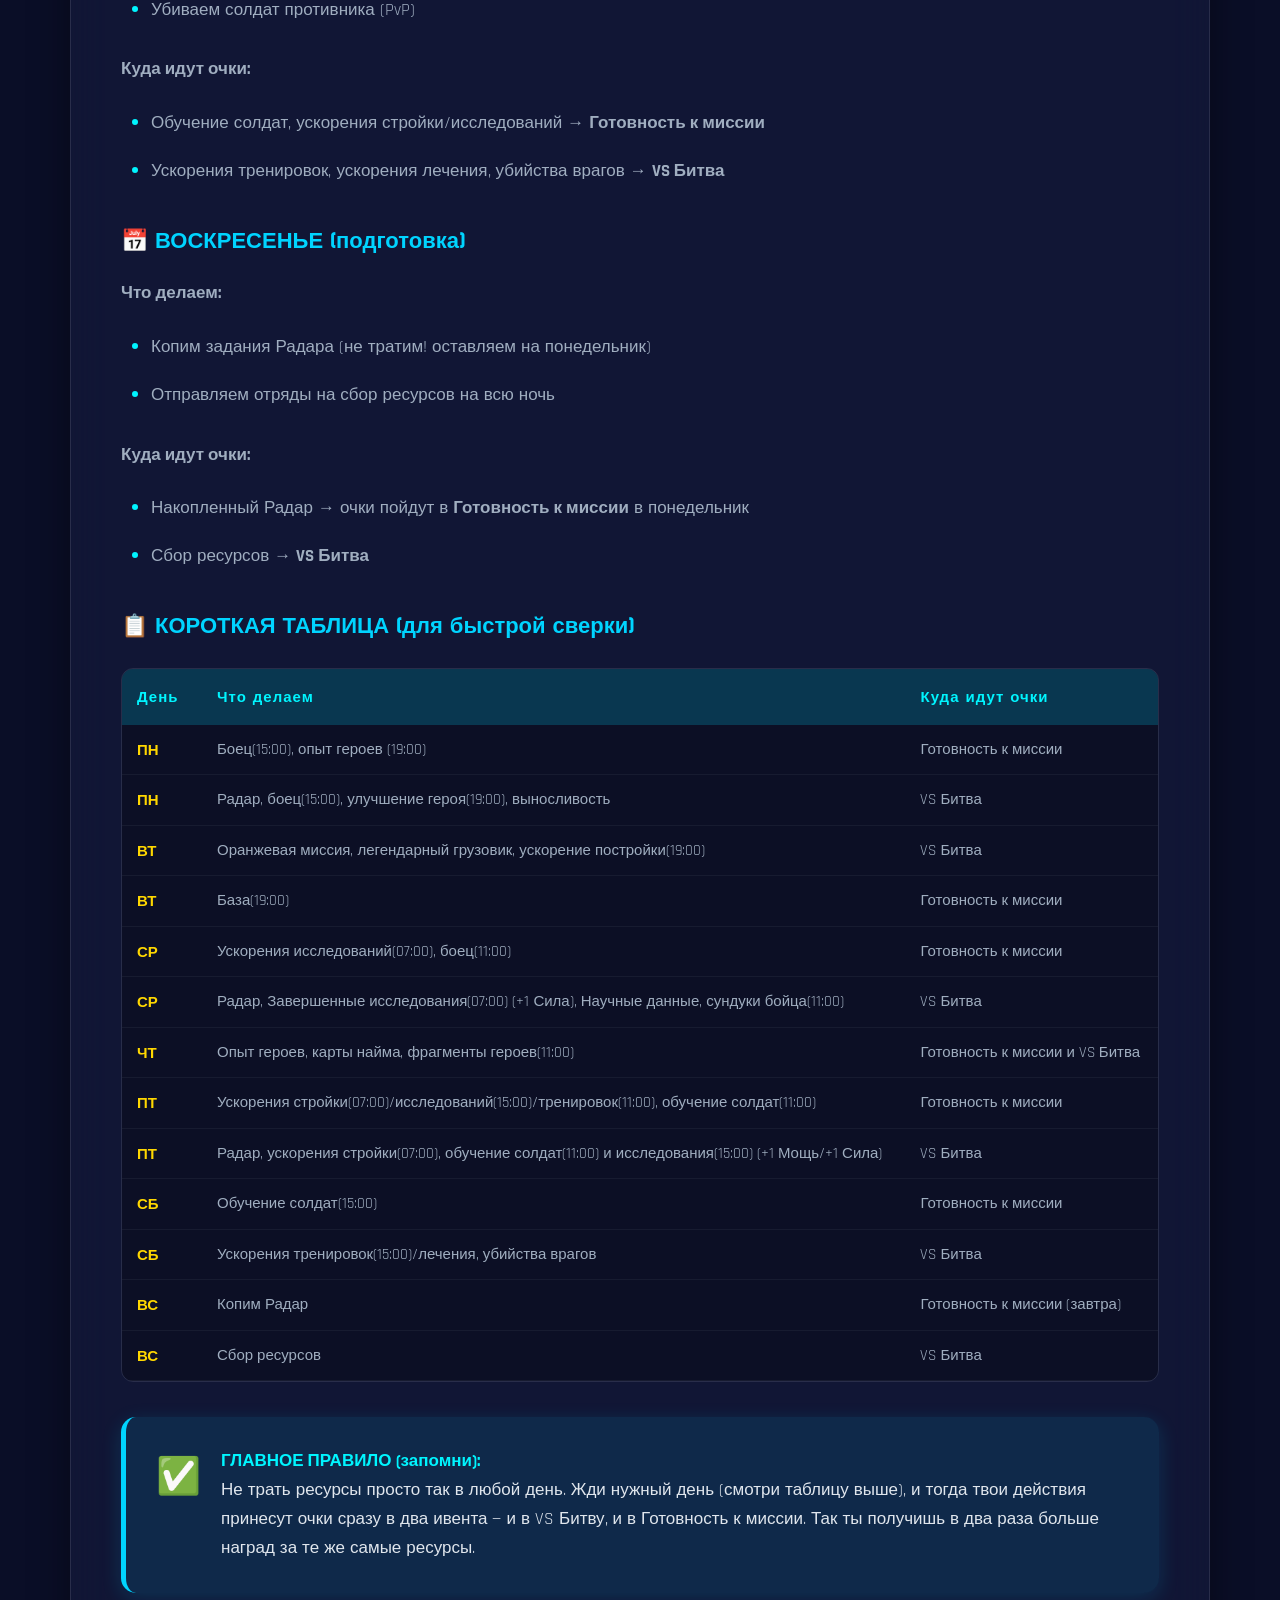
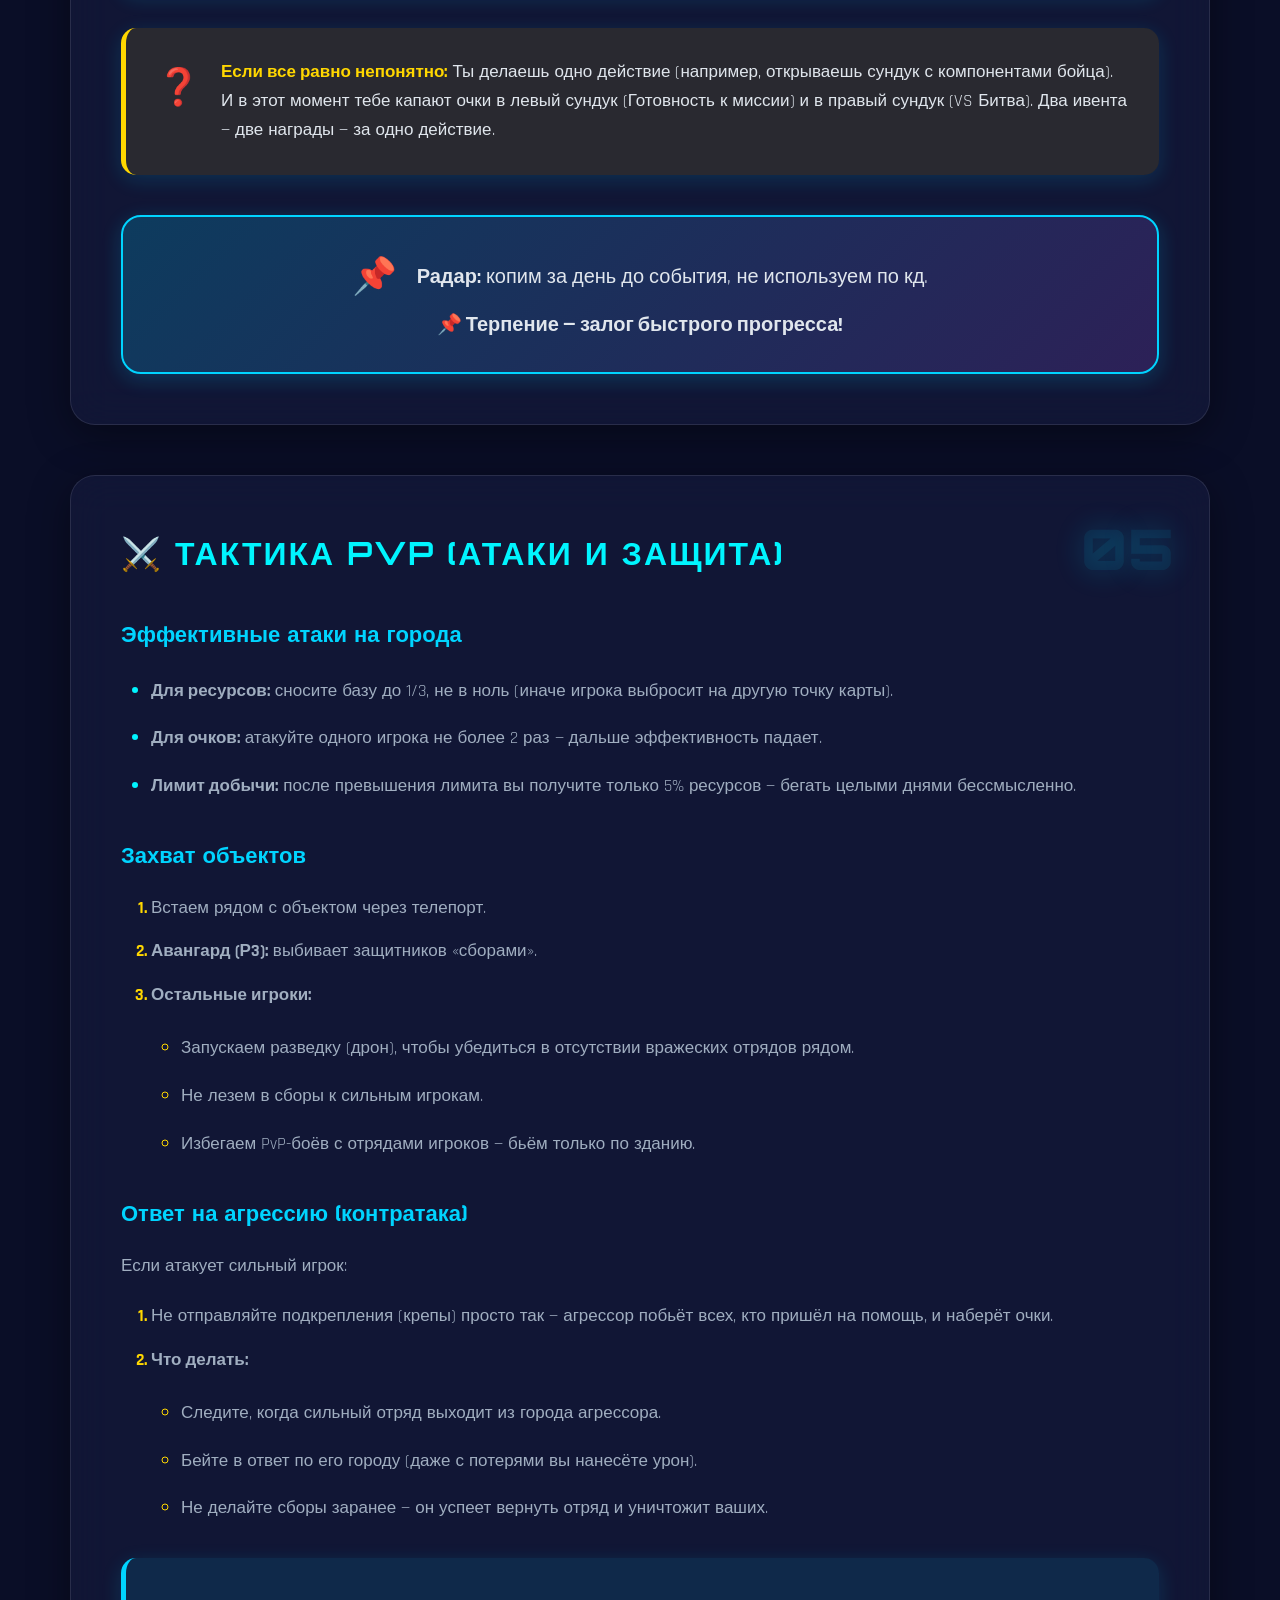
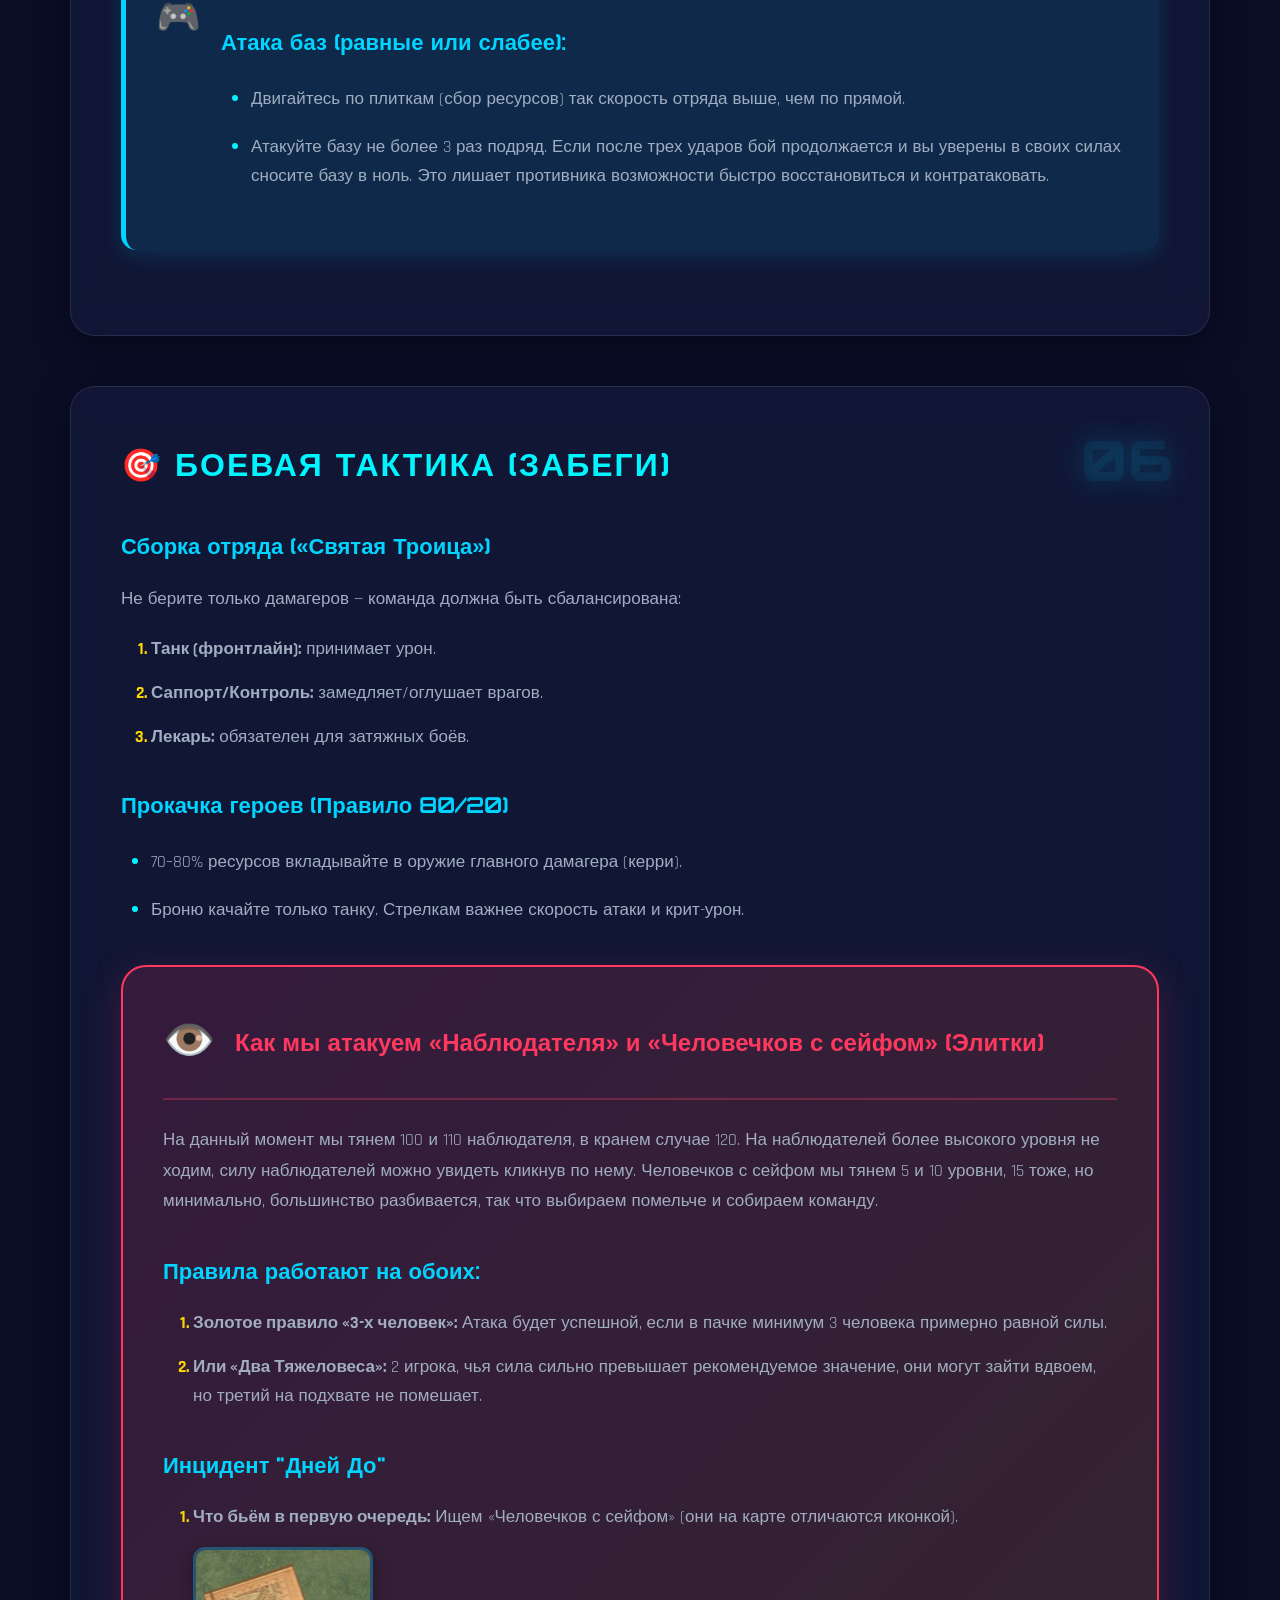
==== commit 74a98c76: "Add files via upload" ====
--- a/index.html
+++ b/index.html
@@ -13,10 +13,8 @@
     <!-- Навигация (добавлено) -->
     <nav class="main-nav">
         <div class="nav-links">
-            <a href="index.html"class="active">📚 Руководство</a>
+            <a href="index.html" class="active">📚 Руководство</a>
             <a href="train_schedule.html">🚂 Расписание</a>
-            <a href="promocodes.html">🎁 Промокоды</a>
-            <a href="pandora.html" >⚔️ Пандора</a>
         </div>
         <div class="nav-widget">
             <div id="msk-clock" class="nav-clock">⏳ --:--</div>
--- a/style.css
+++ b/style.css
@@ -675,71 +675,252 @@
   .slogan-alliance { font-size: 48px; }
   .schedule-rules { grid-template-columns: repeat(2, 1fr); }
 }
-/* Расписание по месяцам */
-.schedule-months {
+/* ========== СТРАНИЦА ПРОМОКОДОВ ========== */
+
+/* Карусель */
+.carousel-container {
+  position: relative;
+  margin: 30px 0;
+  border-radius: 20px;
+  overflow: hidden;
+  border: 2px solid rgba(0, 212, 255, 0.3);
+  box-shadow: 0 10px 40px rgba(0, 0, 0, 0.4);
+}
+
+.carousel-track {
+  display: flex;
+  transition: transform 0.5s ease-in-out;
+}
+
+.carousel-slide {
+  min-width: 100%;
+  position: relative;
+}
+
+.carousel-image {
+  width: 100%;
+  height: 400px;
+  object-fit: cover;
+  display: block;
+}
+
+.carousel-caption {
+  position: absolute;
+  bottom: 0;
+  left: 0;
+  right: 0;
+  background: linear-gradient(to top, rgba(0, 0, 0, 0.9), transparent);
+  color: white;
+  padding: 30px 25px 20px;
+  font-family: 'Orbitron', sans-serif;
+  font-size: 18px;
+  font-weight: 600;
+  text-align: center;
+  letter-spacing: 2px;
+}
+
+.carousel-btn {
+  position: absolute;
+  top: 50%;
+  transform: translateY(-50%);
+  background: rgba(0, 212, 255, 0.8);
+  border: none;
+  color: #000;
+  width: 50px;
+  height: 50px;
+  border-radius: 50%;
+  font-size: 24px;
+  cursor: pointer;
+  transition: all 0.3s ease;
+  display: flex;
+  align-items: center;
+  justify-content: center;
+  z-index: 10;
+}
+
+.carousel-btn:hover {
+  background: var(--accent-cyan);
+  transform: translateY(-50%) scale(1.1);
+  box-shadow: 0 0 20px var(--accent-blue);
+}
+
+.carousel-btn.prev { left: 20px; }
+.carousel-btn.next { right: 20px; }
+
+.carousel-dots {
+  position: absolute;
+  bottom: 80px;
+  left: 50%;
+  transform: translateX(-50%);
+  display: flex;
+  gap: 10px;
+  z-index: 10;
+}
+
+.carousel-dot {
+  width: 12px;
+  height: 12px;
+  border-radius: 50%;
+  background: rgba(255, 255, 255, 0.4);
+  cursor: pointer;
+  transition: all 0.3s ease;
+}
+
+.carousel-dot.active {
+  background: var(--accent-gold);
+  width: 30px;
+  border-radius: 6px;
+  box-shadow: 0 0 10px var(--accent-gold);
+}
+
+/* Сетка промокодов */
+.promocodes-grid {
   display: grid;
-  grid-template-columns: repeat(auto-fit, minmax(400px, 1fr));
-  gap: 30px;
-  margin-top: 30px;
-}
-
-.schedule-month {
-  background: rgba(0,0,0,0.3);
+  grid-template-columns: repeat(4, 1fr);
+  gap: 25px;
+  margin-top: 40px;
+}
+
+.promocode-card {
+  background: rgba(0, 0, 0, 0.4);
   border-radius: 20px;
-  padding: 25px;
-  border: 1px solid rgba(0,212,255,0.2);
-}
-
-.month-title {
+  padding: 30px 25px;
+  border: 2px solid rgba(0, 212, 255, 0.2);
+  transition: all 0.3s ease;
+  text-align: center;
+  cursor: pointer;
+  position: relative;
+  overflow: hidden;
+}
+
+.promocode-card::before {
+  content: '';
+  position: absolute;
+  top: 0;
+  left: 0;
+  right: 0;
+  height: 4px;
+  background: var(--gradient-gold);
+  transform: scaleX(0);
+  transition: transform 0.3s ease;
+}
+
+.promocode-card:hover {
+  transform: translateY(-8px);
+  border-color: var(--accent-cyan);
+  box-shadow: 0 15px 40px rgba(0, 212, 255, 0.3);
+}
+
+.promocode-card:hover::before {
+  transform: scaleX(1);
+}
+
+.promocode-header {
+  display: flex;
+  align-items: center;
+  justify-content: center;
+  gap: 10px;
+  margin-bottom: 20px;
+}
+
+.promocode-icon {
+  font-size: 32px;
+}
+
+.promocode-type {
   font-family: 'Orbitron', sans-serif;
-  font-size: 24px;
+  font-size: 14px;
+  font-weight: 700;
+  color: var(--accent-cyan);
+  letter-spacing: 2px;
+}
+
+.promocode-value {
+  font-family: 'Orbitron', sans-serif;
+  font-size: 20px;
+  font-weight: 900;
   color: var(--accent-gold);
-  text-align: center;
-  margin: 0 0 20px 0;
-  padding-bottom: 15px;
-  border-bottom: 2px solid rgba(255,215,0,0.3);
-  letter-spacing: 3px;
-  text-shadow: 0 0 15px rgba(255,215,0,0.3);
-}
-
-.schedule-month .schedule-list {
-  margin: 0;
-}
-
-.schedule-month .schedule-item {
-  margin-bottom: 8px;
-}
-
-/* Адаптив для месяцев */
-@media (max-width: 900px) {
-  .schedule-months {
-    grid-template-columns: 1fr;
+  background: rgba(255, 215, 0, 0.1);
+  padding: 15px;
+  border-radius: 12px;
+  border: 2px dashed var(--accent-gold);
+  margin-bottom: 15px;
+  transition: all 0.3s ease;
+  word-break: break-all;
+}
+
+.promocode-value:hover {
+  background: var(--accent-gold);
+  color: #000;
+}
+
+.promocode-reward {
+  font-size: 16px;
+  color: var(--text-secondary);
+  font-weight: 600;
+}
+
+/* Адаптив для промокодов */
+@media (max-width: 1024px) {
+  .promocodes-grid {
+      grid-template-columns: repeat(2, 1fr);
+  }
+}
+
+@media (max-width: 768px) {
+  .carousel-image {
+      height: 300px;
+  }
+  .carousel-caption {
+      font-size: 16px;
+      padding: 20px 15px 15px;
+  }
+  .carousel-btn {
+      width: 40px;
+      height: 40px;
+      font-size: 20px;
+  }
+  .carousel-btn.prev { left: 10px; }
+  .carousel-btn.next { right: 10px; }
+  .promocodes-grid {
+      grid-template-columns: repeat(2, 1fr);
+      gap: 15px;
+  }
+  .promocode-card {
+      padding: 20px 15px;
+  }
+  .promocode-value {
+      font-size: 16px;
+      padding: 12px;
   }
 }
 
 @media (max-width: 480px) {
-  .month-title {
-    font-size: 20px;
-    letter-spacing: 2px;
-  }
-  .schedule-month {
-    padding: 20px 15px;
+  .promocodes-grid {
+      grid-template-columns: 1fr;
+  }
+  .carousel-image {
+      height: 250px;
   }
 }
 
 @media print {
-  .schedule-months {
-    grid-template-columns: 1fr;
-    gap: 20px;
-  }
-  .schedule-month {
-    border: 1px solid #999;
-    background: #fff;
-    page-break-inside: avoid;
-  }
-  .month-title {
-    color: #000;
-    border-bottom-color: #999;
+  .carousel-btn,
+  .carousel-dots {
+      display: none;
+  }
+  .carousel-track {
+      transform: none !important;
+  }
+  .carousel-slide {
+      display: none;
+  }
+  .carousel-slide:first-child {
+      display: block;
+  }
+  .promocode-card {
+      break-inside: avoid;
+      border: 1px solid #999;
   }
 }
 @media (max-width: 480px) {
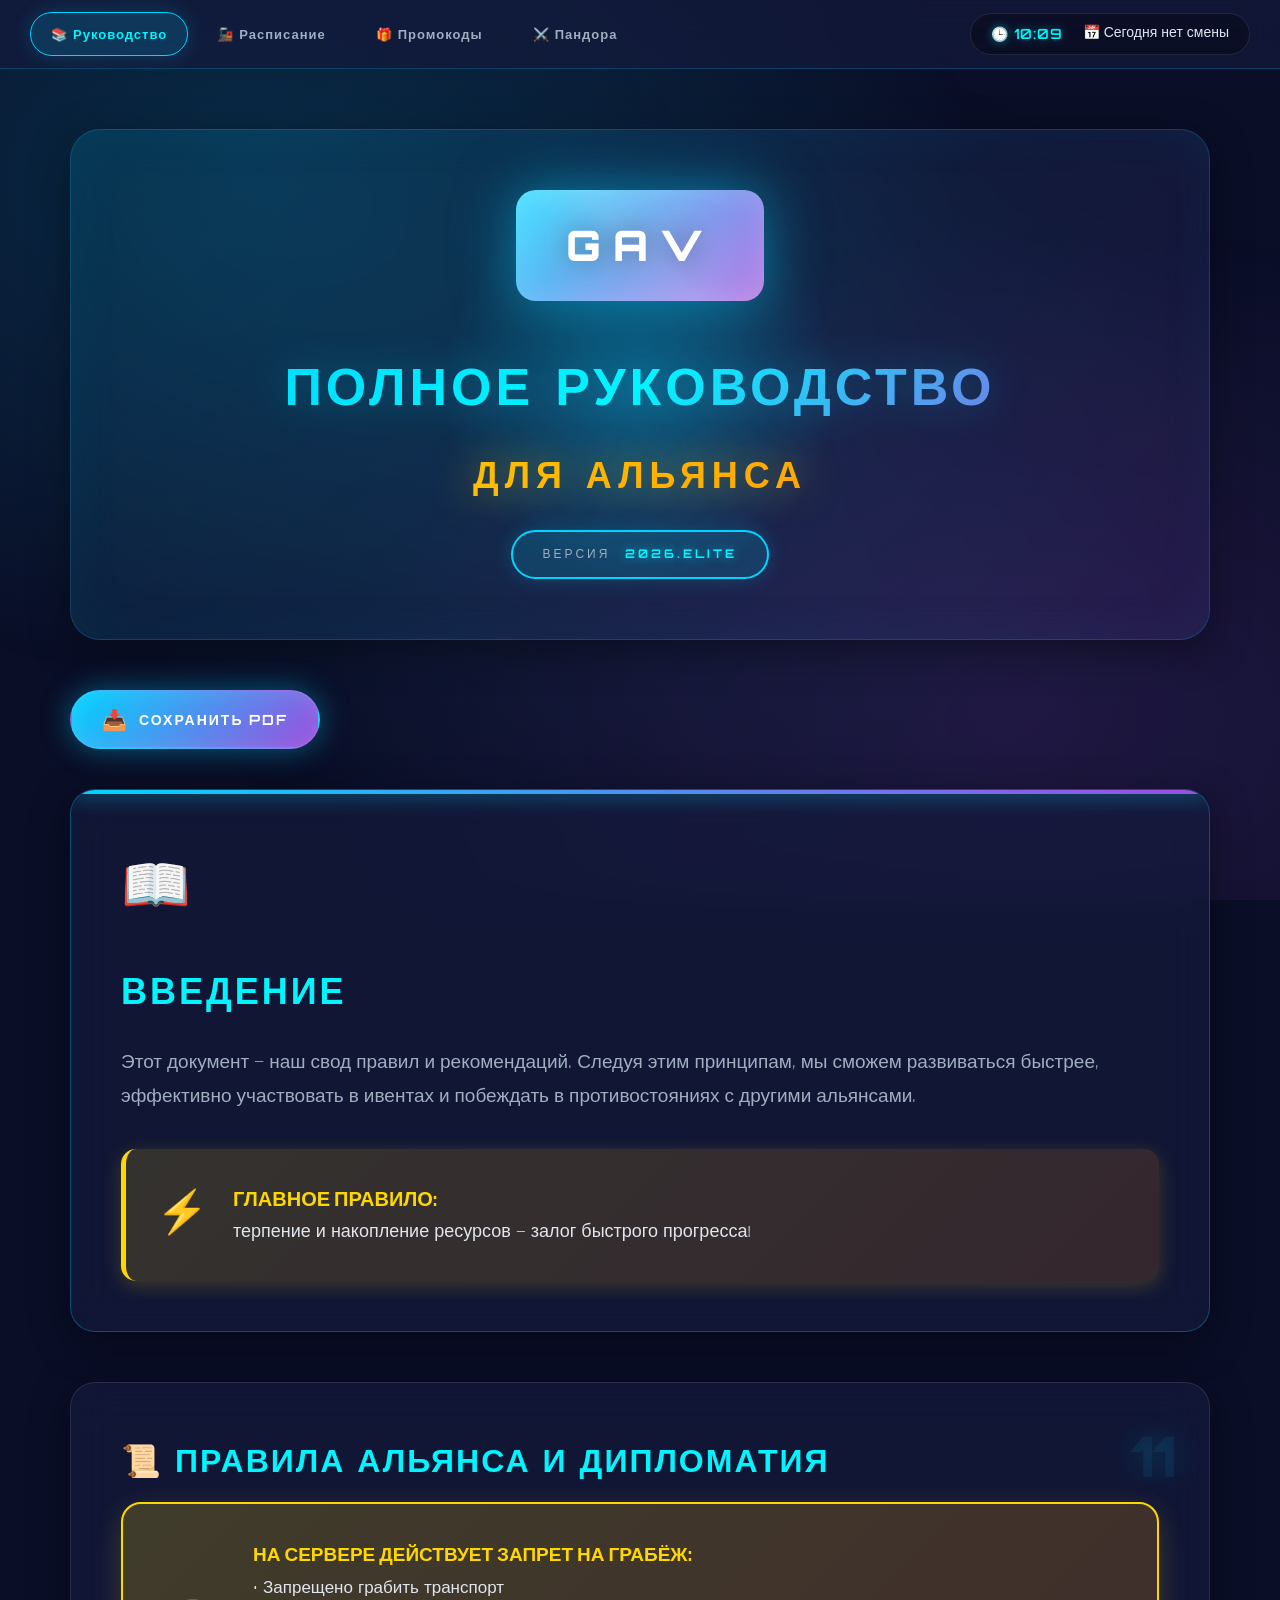
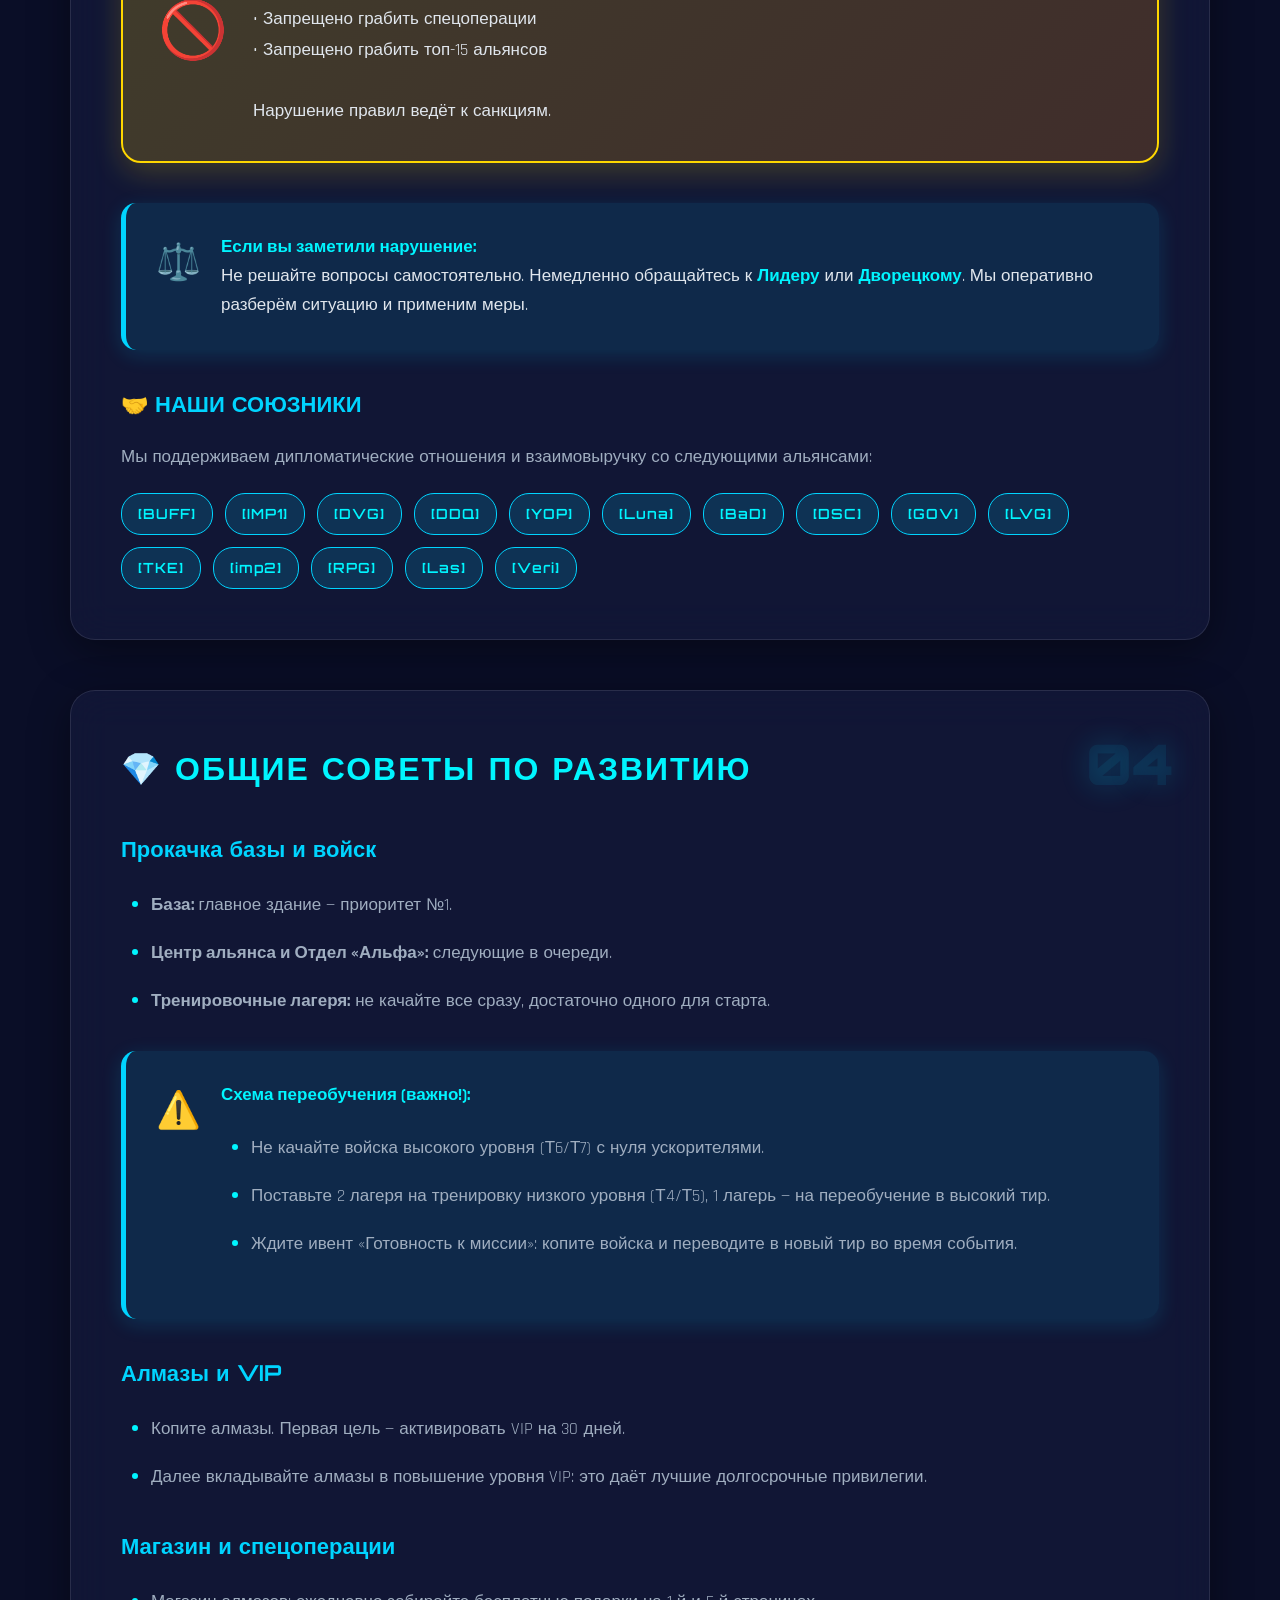
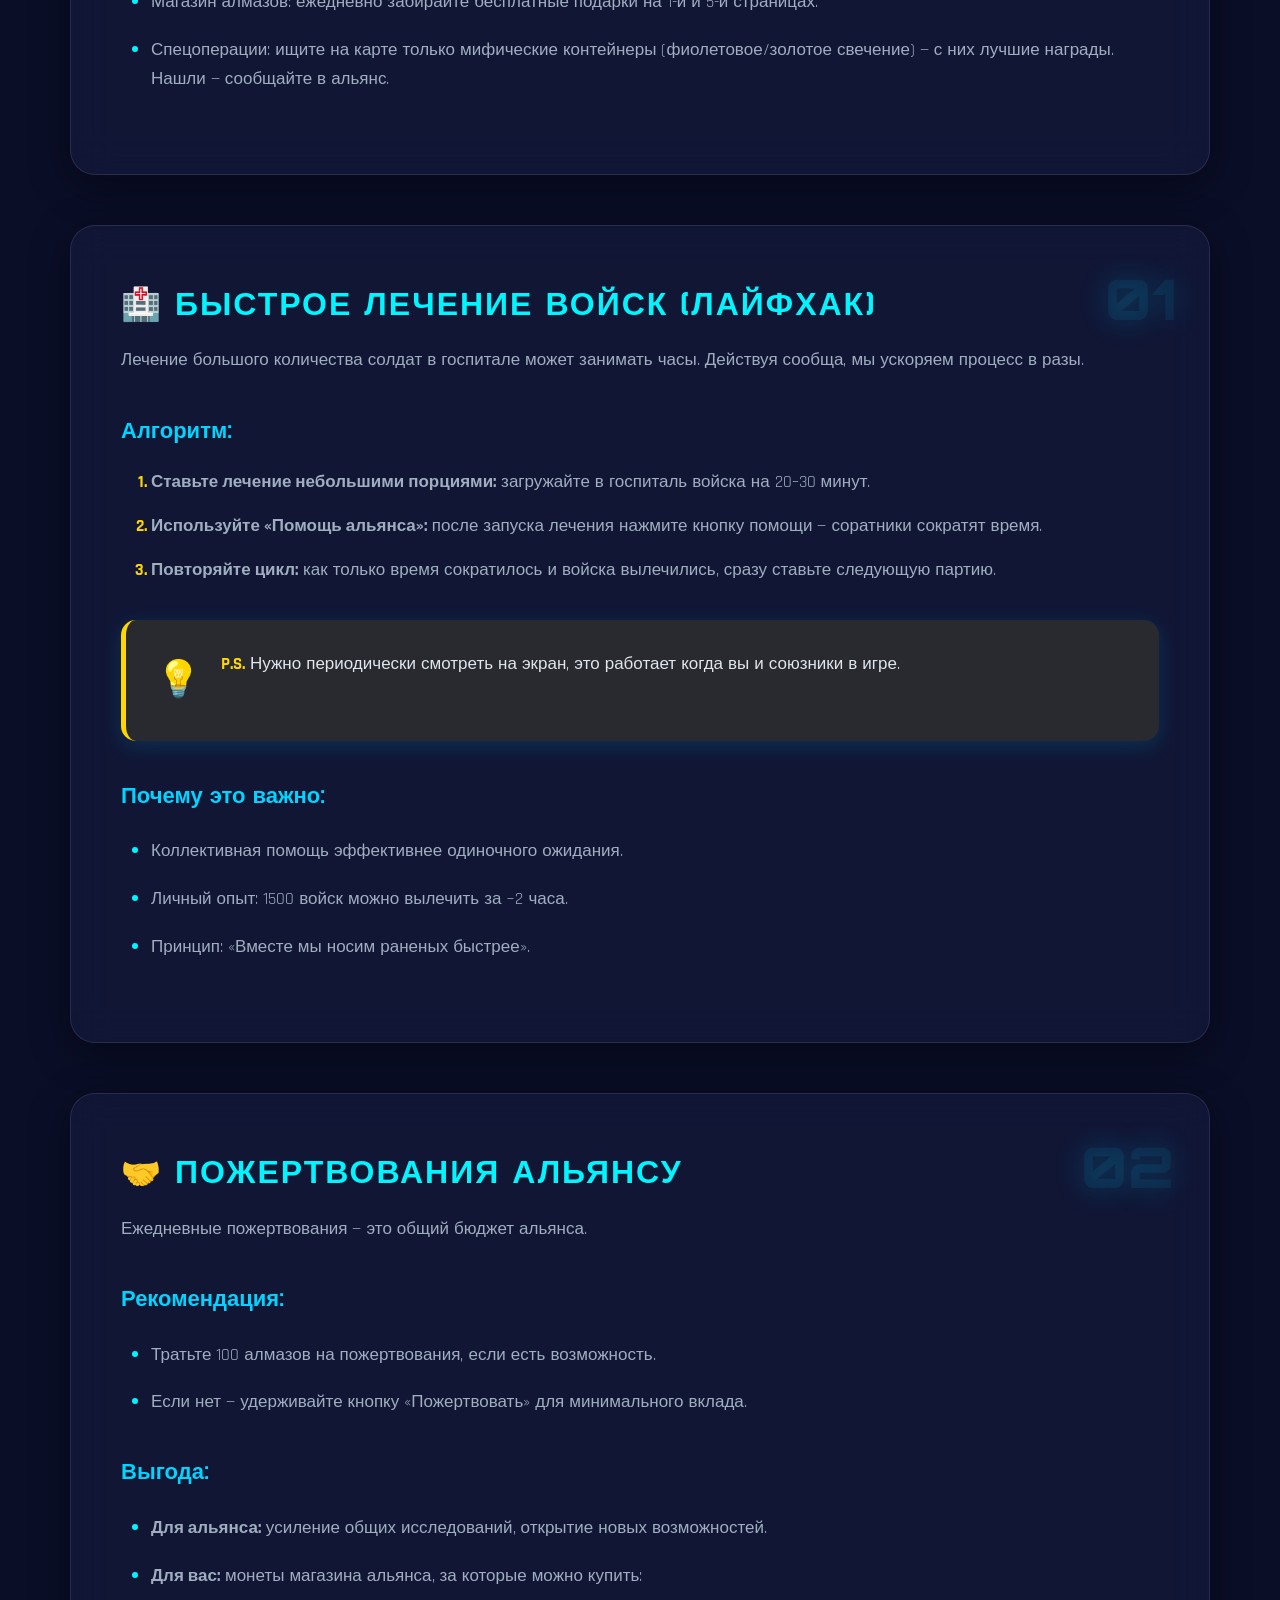
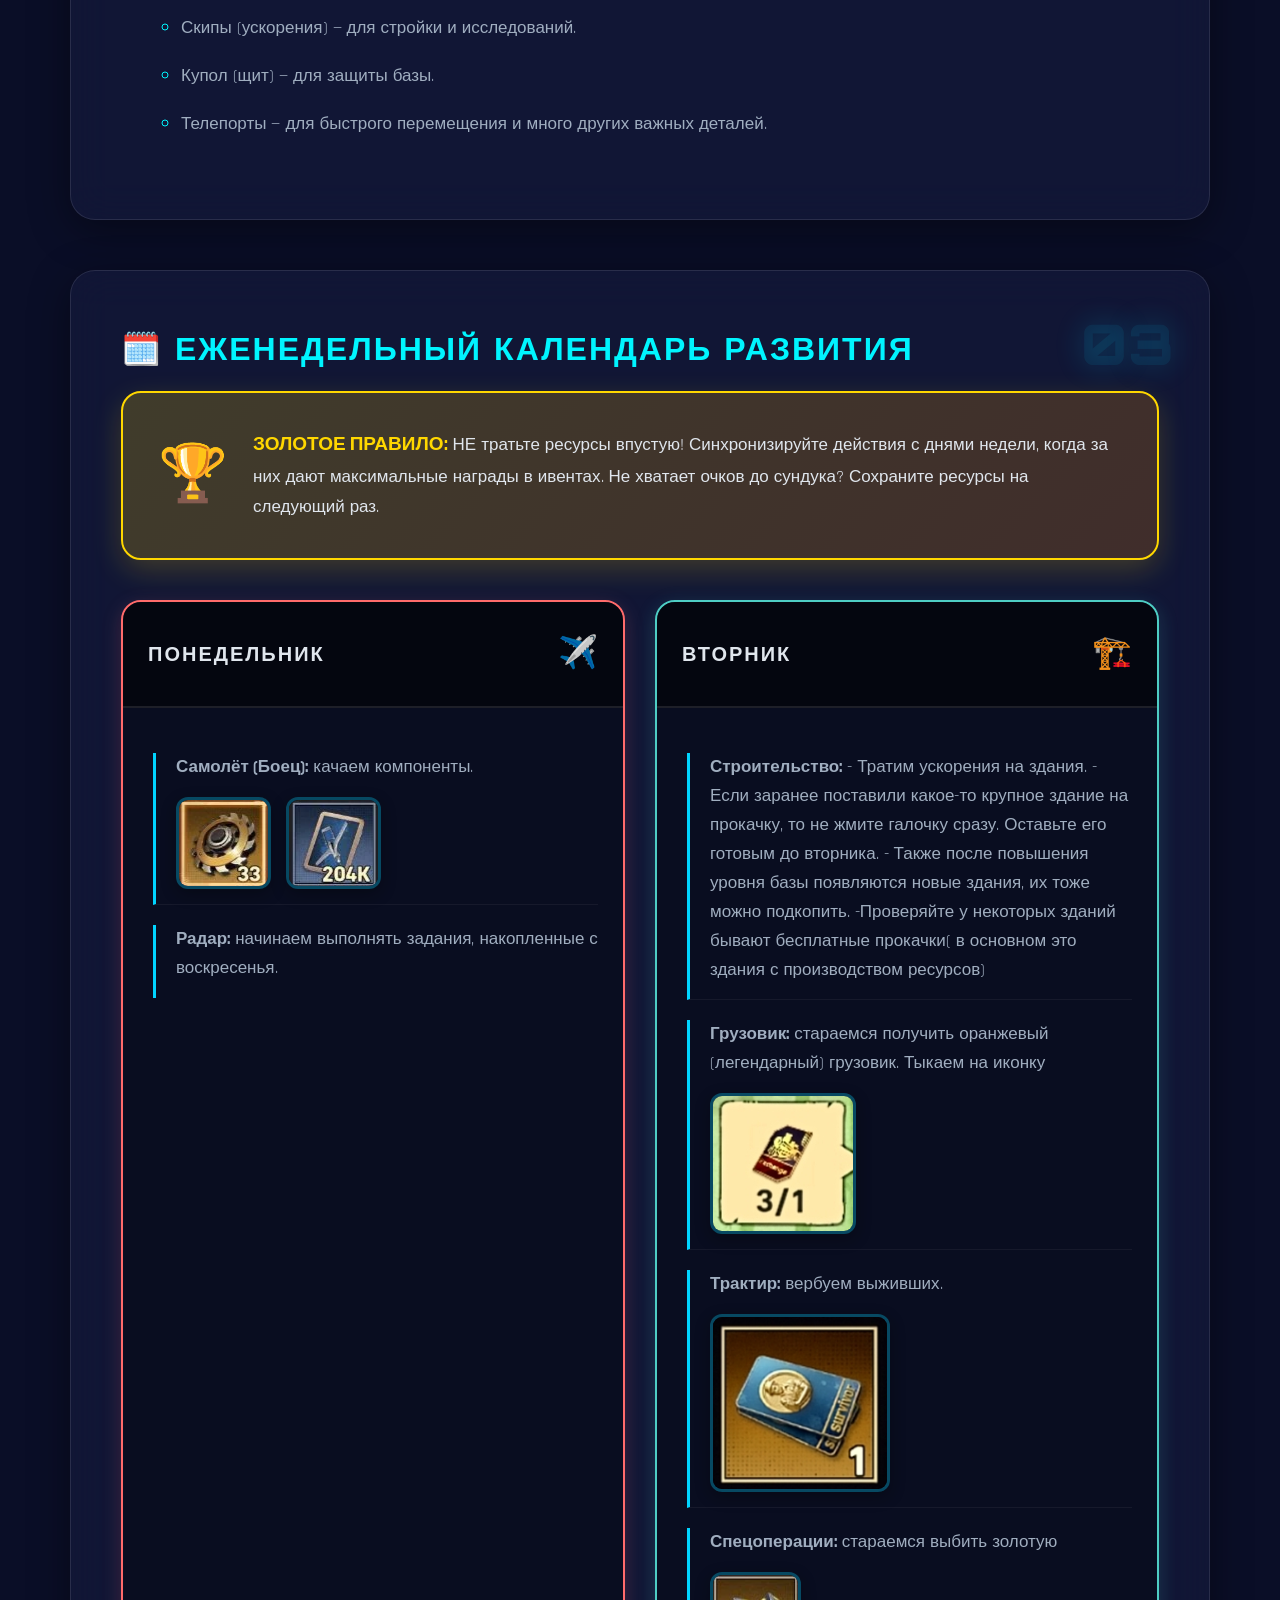
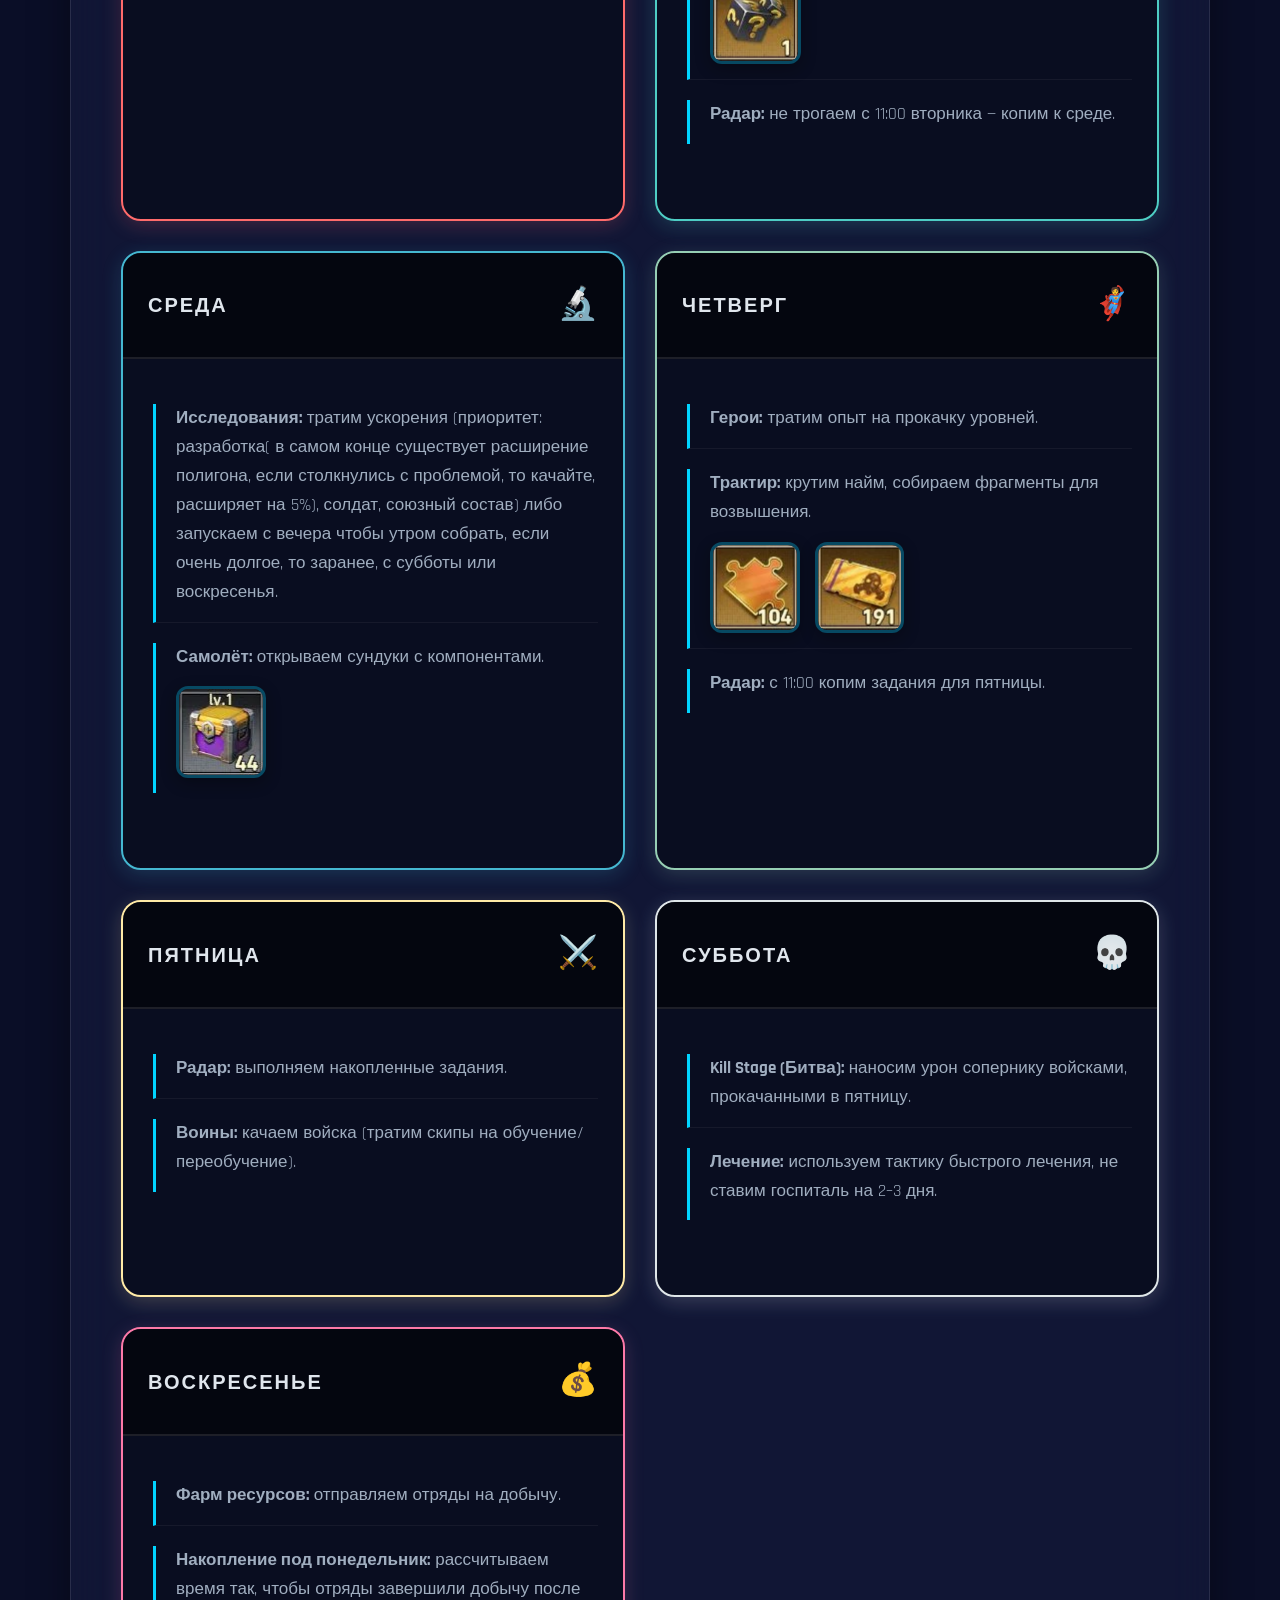
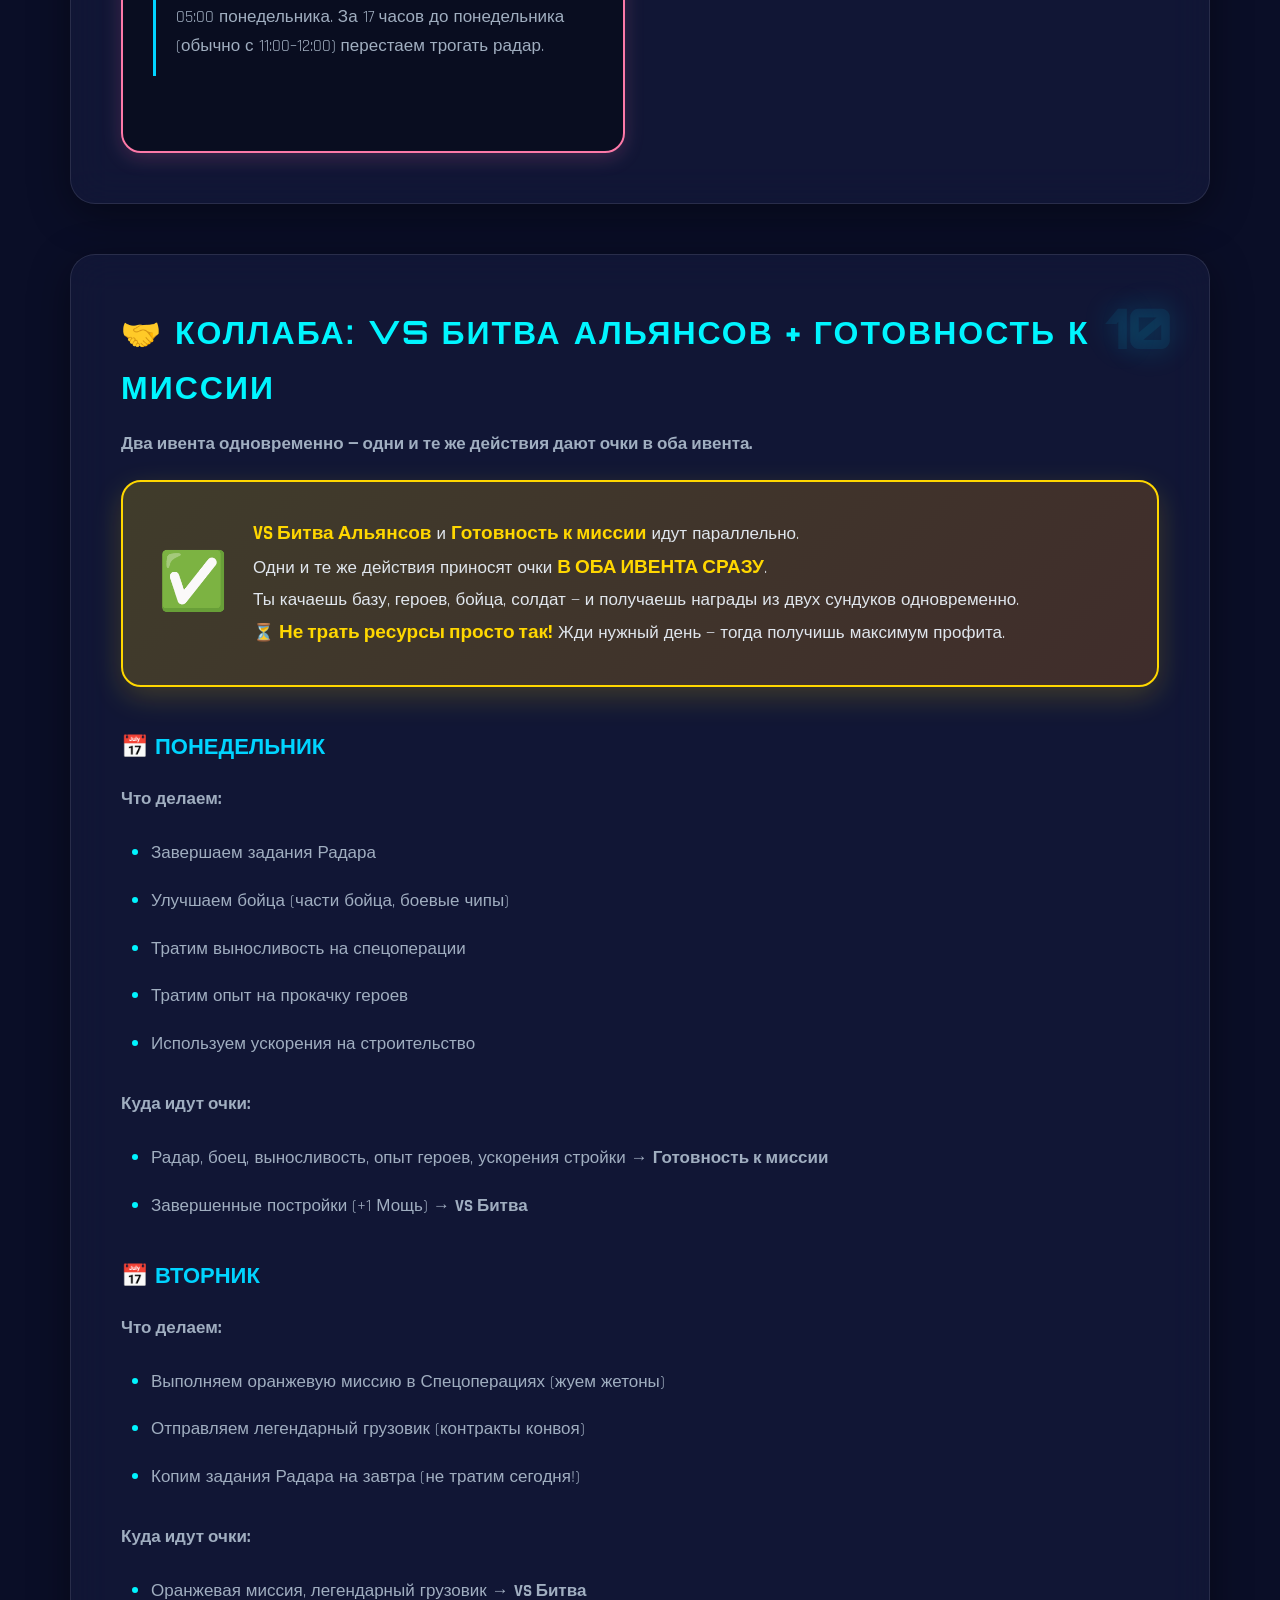
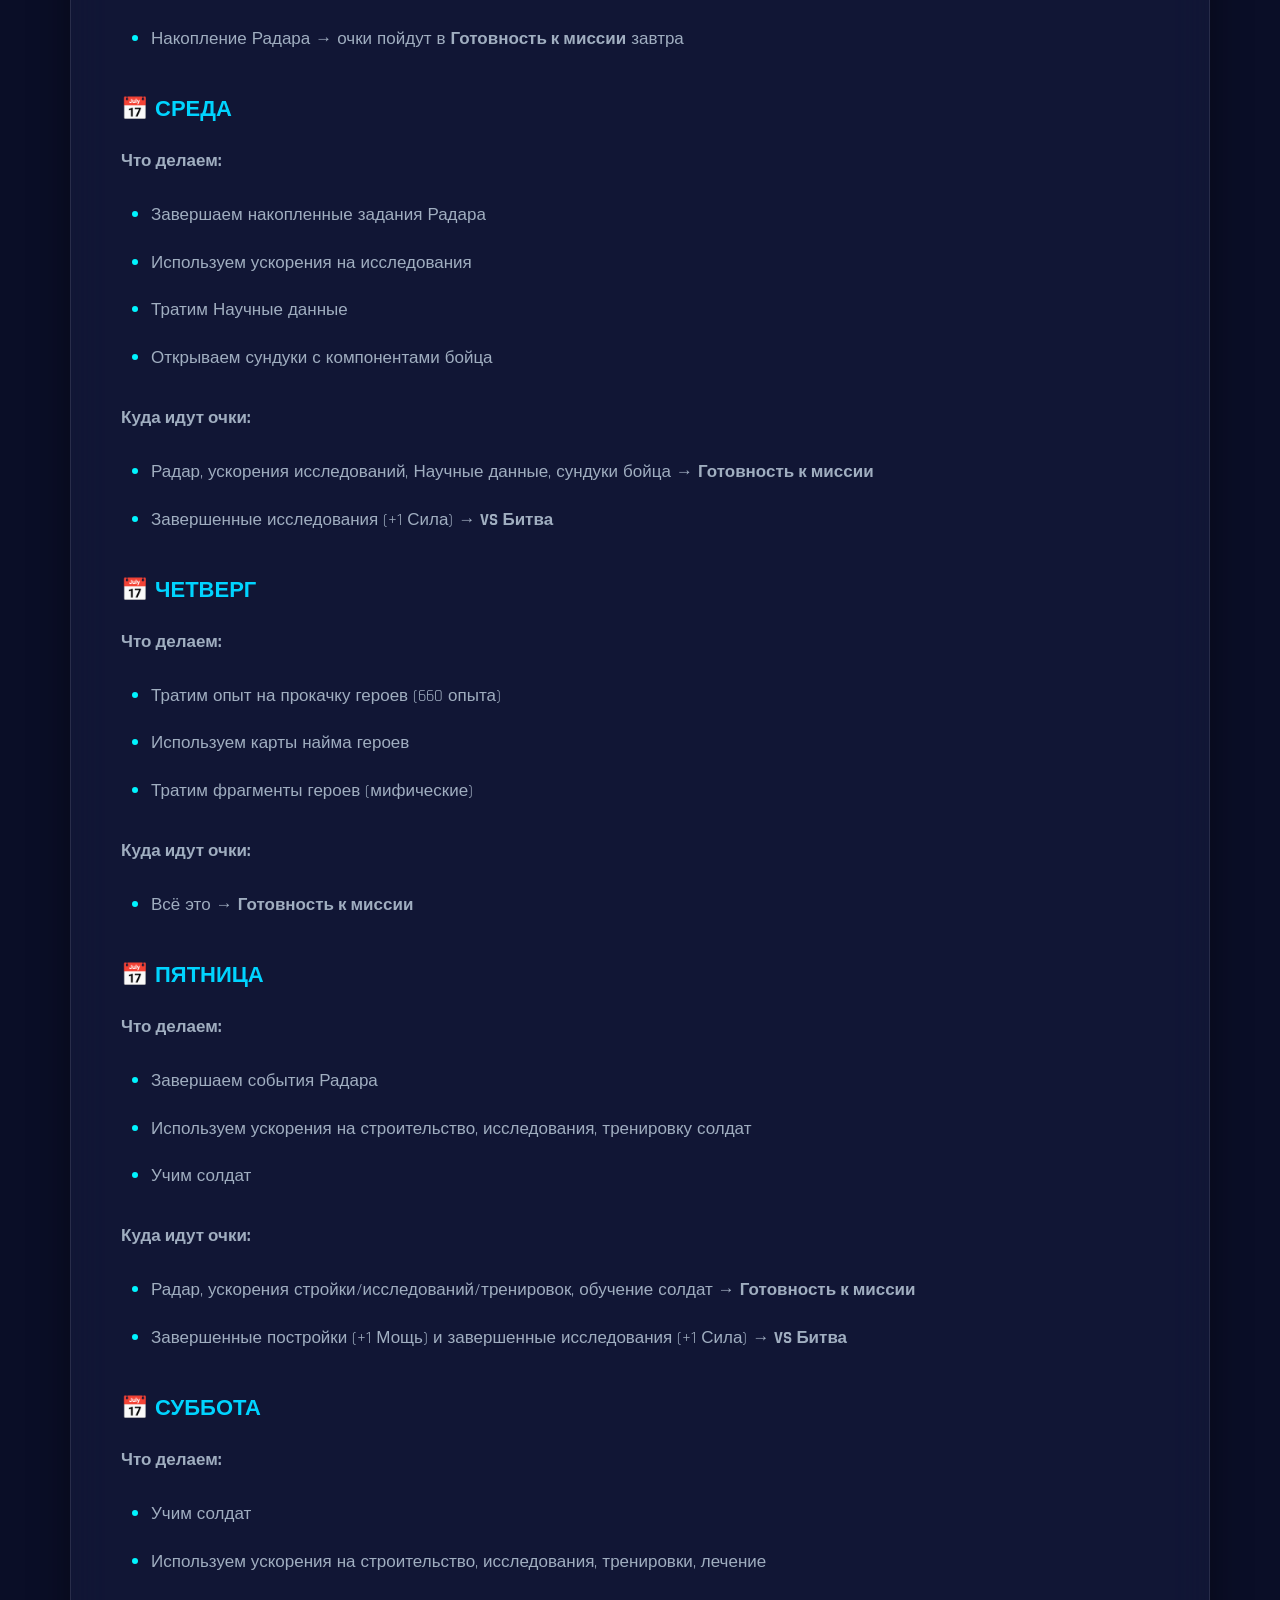
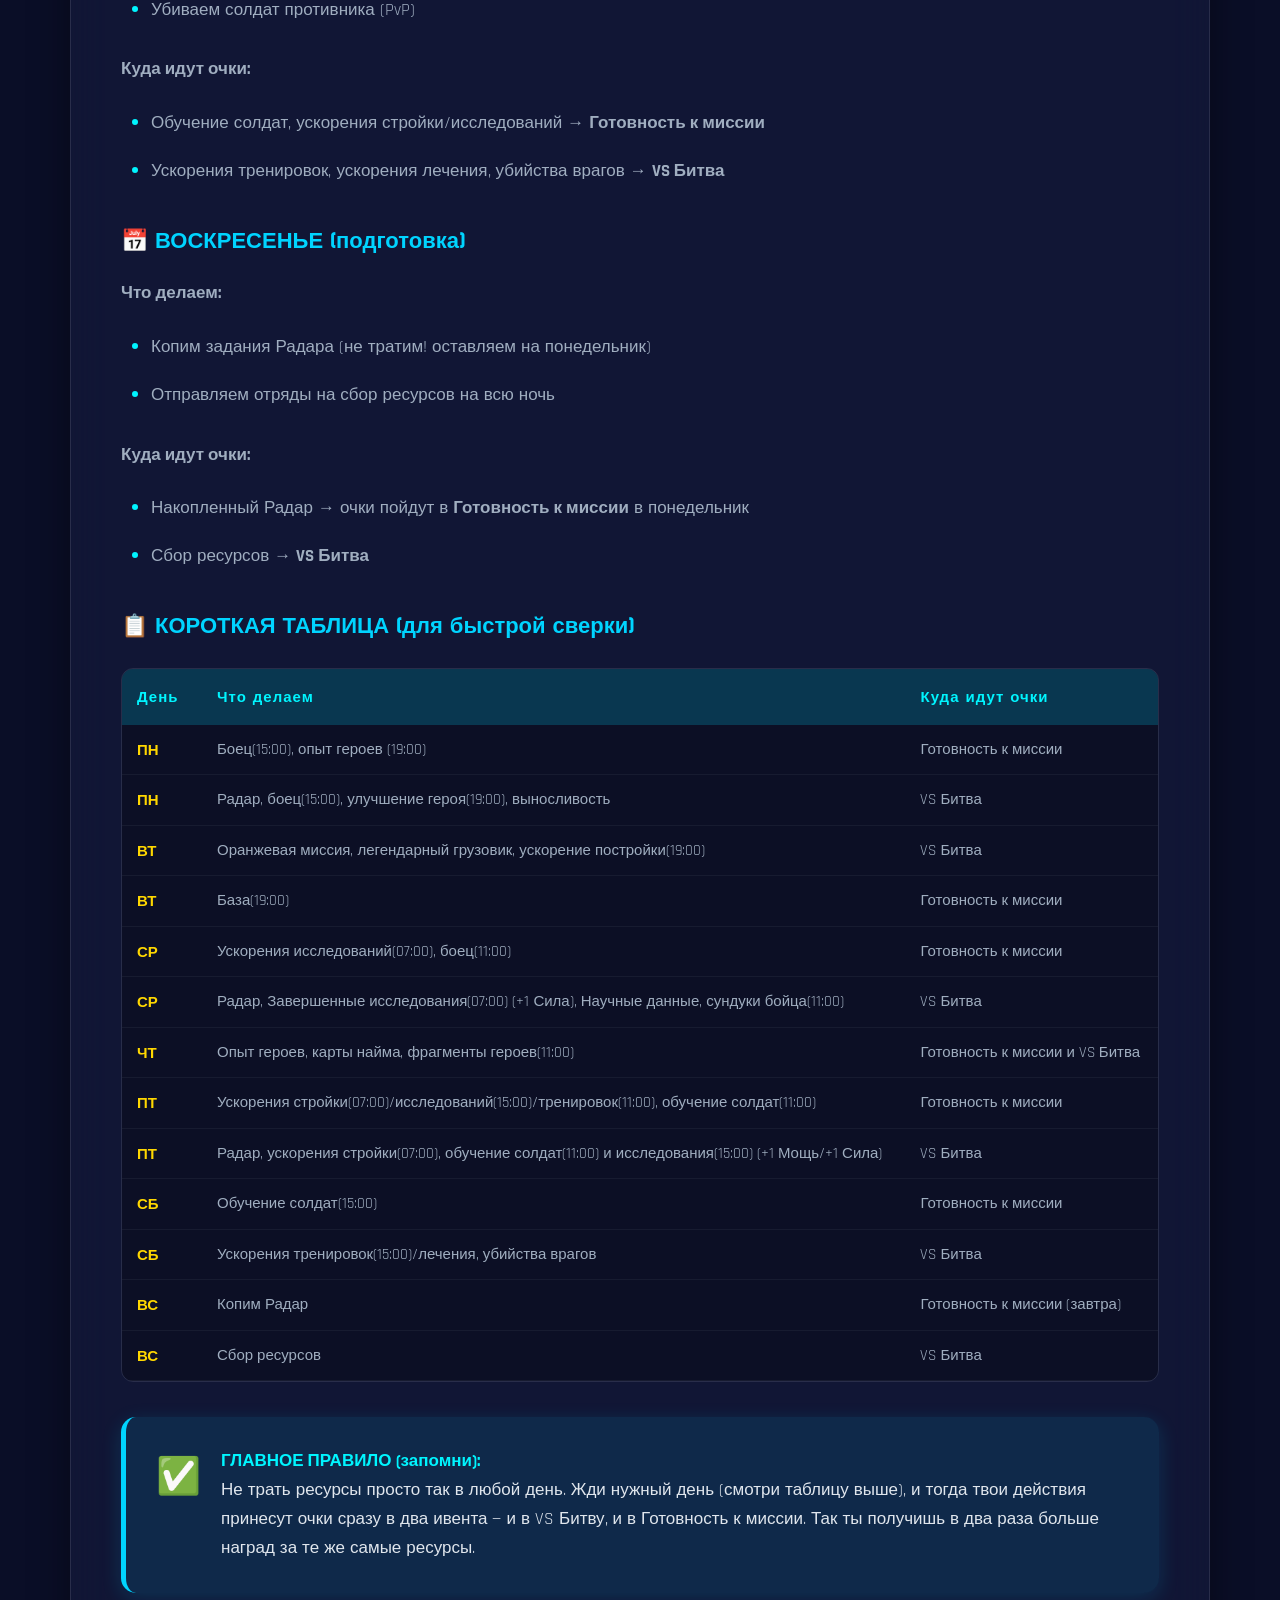
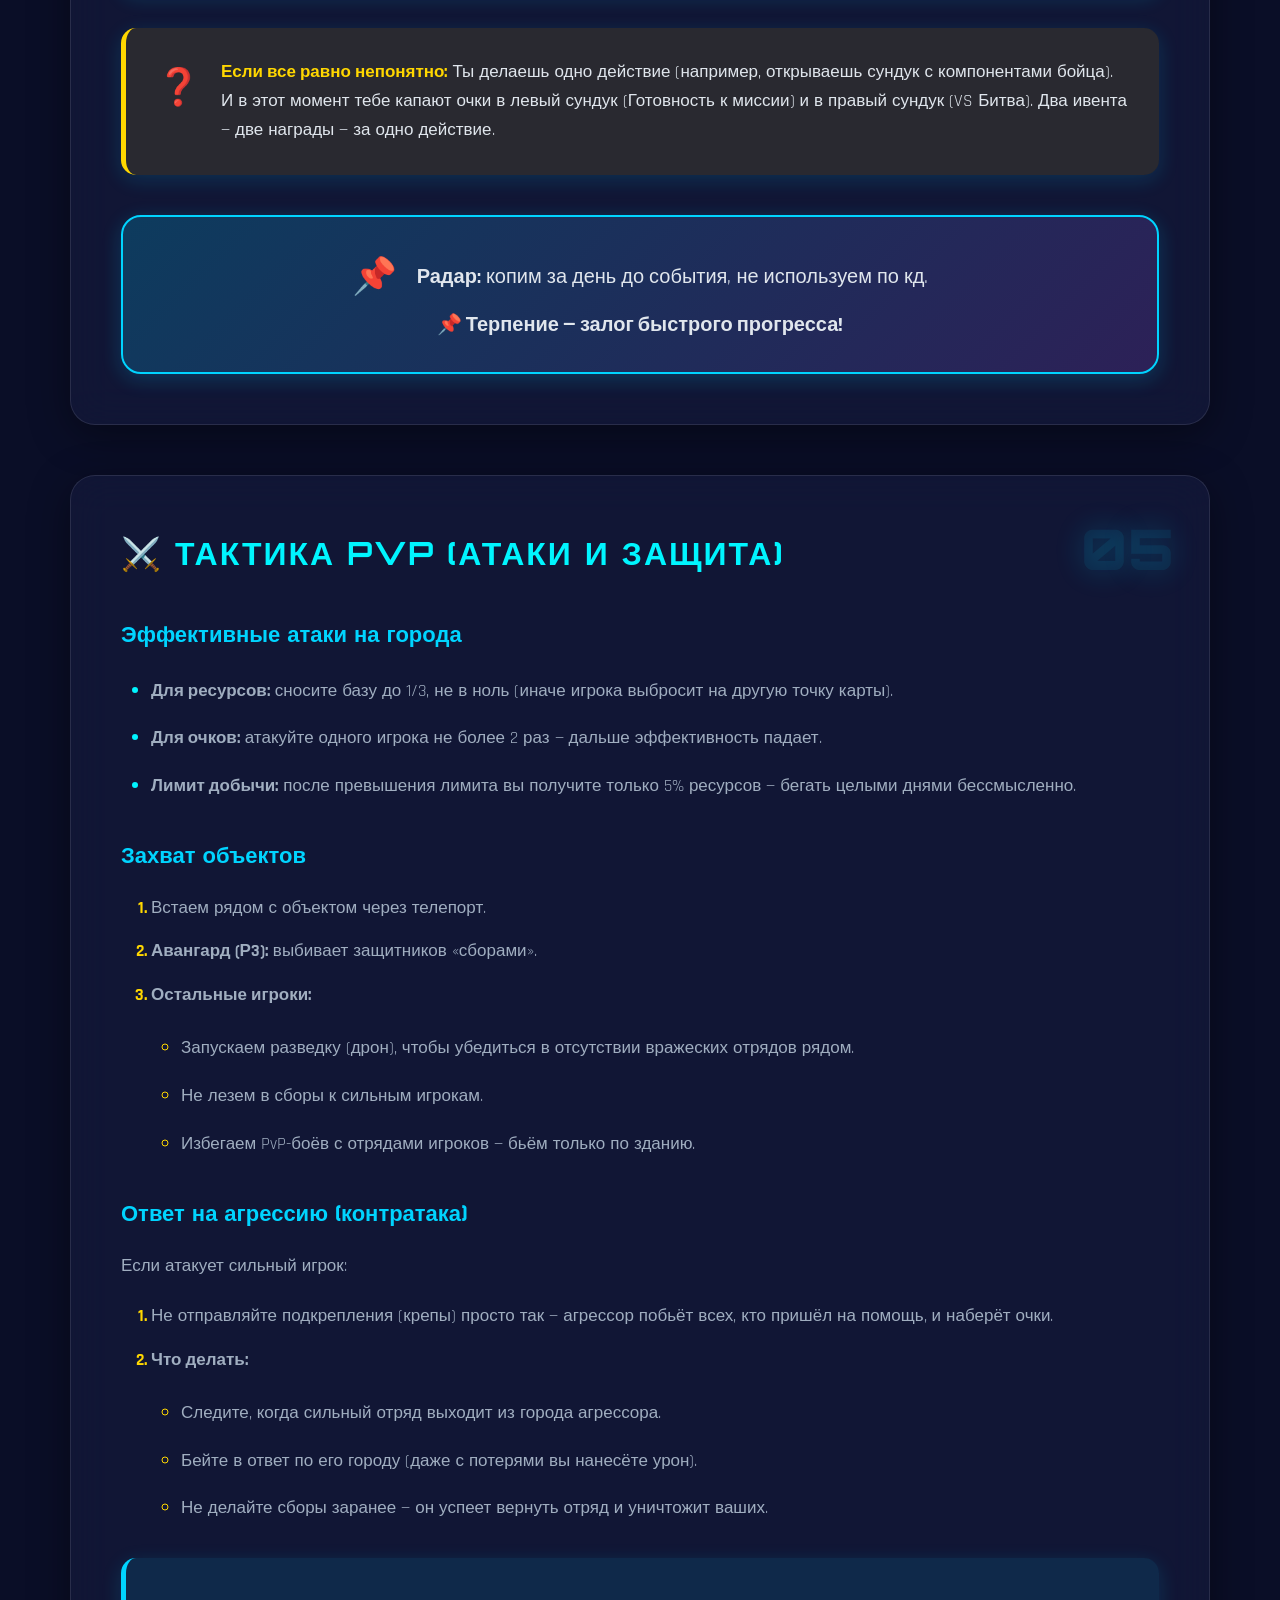
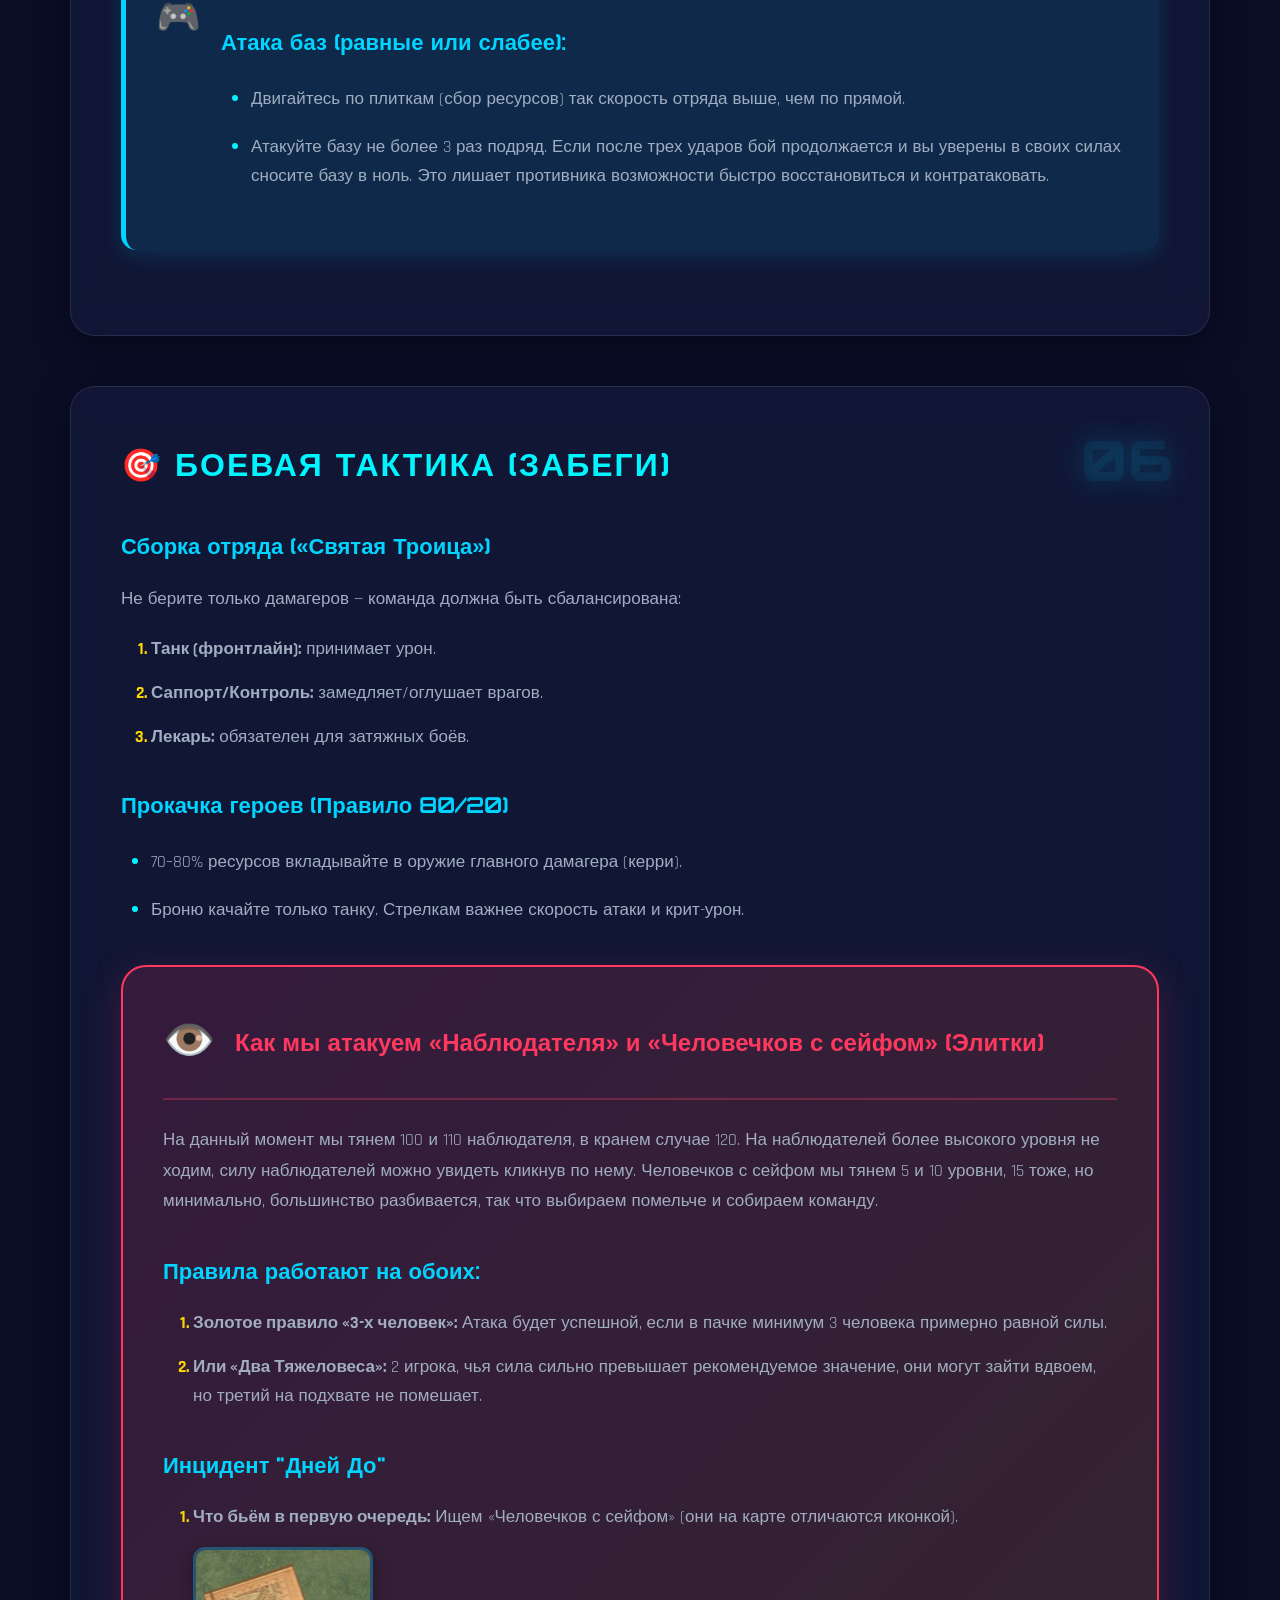
==== commit 34dd3e4d: "Add files via upload" ====
--- a/index.html
+++ b/index.html
@@ -13,8 +13,10 @@
     <!-- Навигация (добавлено) -->
     <nav class="main-nav">
         <div class="nav-links">
-            <a href="index.html" class="active">📚 Руководство</a>
+            <a href="index.html"class="active">📚 Руководство</a>
             <a href="train_schedule.html">🚂 Расписание</a>
+            <a href="promocodes.html">🎁 Промокоды</a>
+            <a href="pandora.html" >⚔️ Пандора</a>
         </div>
         <div class="nav-widget">
             <div id="msk-clock" class="nav-clock">⏳ --:--</div>
--- a/style.css
+++ b/style.css
@@ -675,252 +675,71 @@
   .slogan-alliance { font-size: 48px; }
   .schedule-rules { grid-template-columns: repeat(2, 1fr); }
 }
-/* ========== СТРАНИЦА ПРОМОКОДОВ ========== */
-
-/* Карусель */
-.carousel-container {
-  position: relative;
-  margin: 30px 0;
+/* Расписание по месяцам */
+.schedule-months {
+  display: grid;
+  grid-template-columns: repeat(auto-fit, minmax(400px, 1fr));
+  gap: 30px;
+  margin-top: 30px;
+}
+
+.schedule-month {
+  background: rgba(0,0,0,0.3);
   border-radius: 20px;
-  overflow: hidden;
-  border: 2px solid rgba(0, 212, 255, 0.3);
-  box-shadow: 0 10px 40px rgba(0, 0, 0, 0.4);
-}
-
-.carousel-track {
-  display: flex;
-  transition: transform 0.5s ease-in-out;
-}
-
-.carousel-slide {
-  min-width: 100%;
-  position: relative;
-}
-
-.carousel-image {
-  width: 100%;
-  height: 400px;
-  object-fit: cover;
-  display: block;
-}
-
-.carousel-caption {
-  position: absolute;
-  bottom: 0;
-  left: 0;
-  right: 0;
-  background: linear-gradient(to top, rgba(0, 0, 0, 0.9), transparent);
-  color: white;
-  padding: 30px 25px 20px;
+  padding: 25px;
+  border: 1px solid rgba(0,212,255,0.2);
+}
+
+.month-title {
   font-family: 'Orbitron', sans-serif;
-  font-size: 18px;
-  font-weight: 600;
+  font-size: 24px;
+  color: var(--accent-gold);
   text-align: center;
-  letter-spacing: 2px;
-}
-
-.carousel-btn {
-  position: absolute;
-  top: 50%;
-  transform: translateY(-50%);
-  background: rgba(0, 212, 255, 0.8);
-  border: none;
-  color: #000;
-  width: 50px;
-  height: 50px;
-  border-radius: 50%;
-  font-size: 24px;
-  cursor: pointer;
-  transition: all 0.3s ease;
-  display: flex;
-  align-items: center;
-  justify-content: center;
-  z-index: 10;
-}
-
-.carousel-btn:hover {
-  background: var(--accent-cyan);
-  transform: translateY(-50%) scale(1.1);
-  box-shadow: 0 0 20px var(--accent-blue);
-}
-
-.carousel-btn.prev { left: 20px; }
-.carousel-btn.next { right: 20px; }
-
-.carousel-dots {
-  position: absolute;
-  bottom: 80px;
-  left: 50%;
-  transform: translateX(-50%);
-  display: flex;
-  gap: 10px;
-  z-index: 10;
-}
-
-.carousel-dot {
-  width: 12px;
-  height: 12px;
-  border-radius: 50%;
-  background: rgba(255, 255, 255, 0.4);
-  cursor: pointer;
-  transition: all 0.3s ease;
-}
-
-.carousel-dot.active {
-  background: var(--accent-gold);
-  width: 30px;
-  border-radius: 6px;
-  box-shadow: 0 0 10px var(--accent-gold);
-}
-
-/* Сетка промокодов */
-.promocodes-grid {
-  display: grid;
-  grid-template-columns: repeat(4, 1fr);
-  gap: 25px;
-  margin-top: 40px;
-}
-
-.promocode-card {
-  background: rgba(0, 0, 0, 0.4);
-  border-radius: 20px;
-  padding: 30px 25px;
-  border: 2px solid rgba(0, 212, 255, 0.2);
-  transition: all 0.3s ease;
-  text-align: center;
-  cursor: pointer;
-  position: relative;
-  overflow: hidden;
-}
-
-.promocode-card::before {
-  content: '';
-  position: absolute;
-  top: 0;
-  left: 0;
-  right: 0;
-  height: 4px;
-  background: var(--gradient-gold);
-  transform: scaleX(0);
-  transition: transform 0.3s ease;
-}
-
-.promocode-card:hover {
-  transform: translateY(-8px);
-  border-color: var(--accent-cyan);
-  box-shadow: 0 15px 40px rgba(0, 212, 255, 0.3);
-}
-
-.promocode-card:hover::before {
-  transform: scaleX(1);
-}
-
-.promocode-header {
-  display: flex;
-  align-items: center;
-  justify-content: center;
-  gap: 10px;
-  margin-bottom: 20px;
-}
-
-.promocode-icon {
-  font-size: 32px;
-}
-
-.promocode-type {
-  font-family: 'Orbitron', sans-serif;
-  font-size: 14px;
-  font-weight: 700;
-  color: var(--accent-cyan);
-  letter-spacing: 2px;
-}
-
-.promocode-value {
-  font-family: 'Orbitron', sans-serif;
-  font-size: 20px;
-  font-weight: 900;
-  color: var(--accent-gold);
-  background: rgba(255, 215, 0, 0.1);
-  padding: 15px;
-  border-radius: 12px;
-  border: 2px dashed var(--accent-gold);
-  margin-bottom: 15px;
-  transition: all 0.3s ease;
-  word-break: break-all;
-}
-
-.promocode-value:hover {
-  background: var(--accent-gold);
-  color: #000;
-}
-
-.promocode-reward {
-  font-size: 16px;
-  color: var(--text-secondary);
-  font-weight: 600;
-}
-
-/* Адаптив для промокодов */
-@media (max-width: 1024px) {
-  .promocodes-grid {
-      grid-template-columns: repeat(2, 1fr);
-  }
-}
-
-@media (max-width: 768px) {
-  .carousel-image {
-      height: 300px;
-  }
-  .carousel-caption {
-      font-size: 16px;
-      padding: 20px 15px 15px;
-  }
-  .carousel-btn {
-      width: 40px;
-      height: 40px;
-      font-size: 20px;
-  }
-  .carousel-btn.prev { left: 10px; }
-  .carousel-btn.next { right: 10px; }
-  .promocodes-grid {
-      grid-template-columns: repeat(2, 1fr);
-      gap: 15px;
-  }
-  .promocode-card {
-      padding: 20px 15px;
-  }
-  .promocode-value {
-      font-size: 16px;
-      padding: 12px;
+  margin: 0 0 20px 0;
+  padding-bottom: 15px;
+  border-bottom: 2px solid rgba(255,215,0,0.3);
+  letter-spacing: 3px;
+  text-shadow: 0 0 15px rgba(255,215,0,0.3);
+}
+
+.schedule-month .schedule-list {
+  margin: 0;
+}
+
+.schedule-month .schedule-item {
+  margin-bottom: 8px;
+}
+
+/* Адаптив для месяцев */
+@media (max-width: 900px) {
+  .schedule-months {
+    grid-template-columns: 1fr;
   }
 }
 
 @media (max-width: 480px) {
-  .promocodes-grid {
-      grid-template-columns: 1fr;
-  }
-  .carousel-image {
-      height: 250px;
+  .month-title {
+    font-size: 20px;
+    letter-spacing: 2px;
+  }
+  .schedule-month {
+    padding: 20px 15px;
   }
 }
 
 @media print {
-  .carousel-btn,
-  .carousel-dots {
-      display: none;
-  }
-  .carousel-track {
-      transform: none !important;
-  }
-  .carousel-slide {
-      display: none;
-  }
-  .carousel-slide:first-child {
-      display: block;
-  }
-  .promocode-card {
-      break-inside: avoid;
-      border: 1px solid #999;
+  .schedule-months {
+    grid-template-columns: 1fr;
+    gap: 20px;
+  }
+  .schedule-month {
+    border: 1px solid #999;
+    background: #fff;
+    page-break-inside: avoid;
+  }
+  .month-title {
+    color: #000;
+    border-bottom-color: #999;
   }
 }
 @media (max-width: 480px) {
